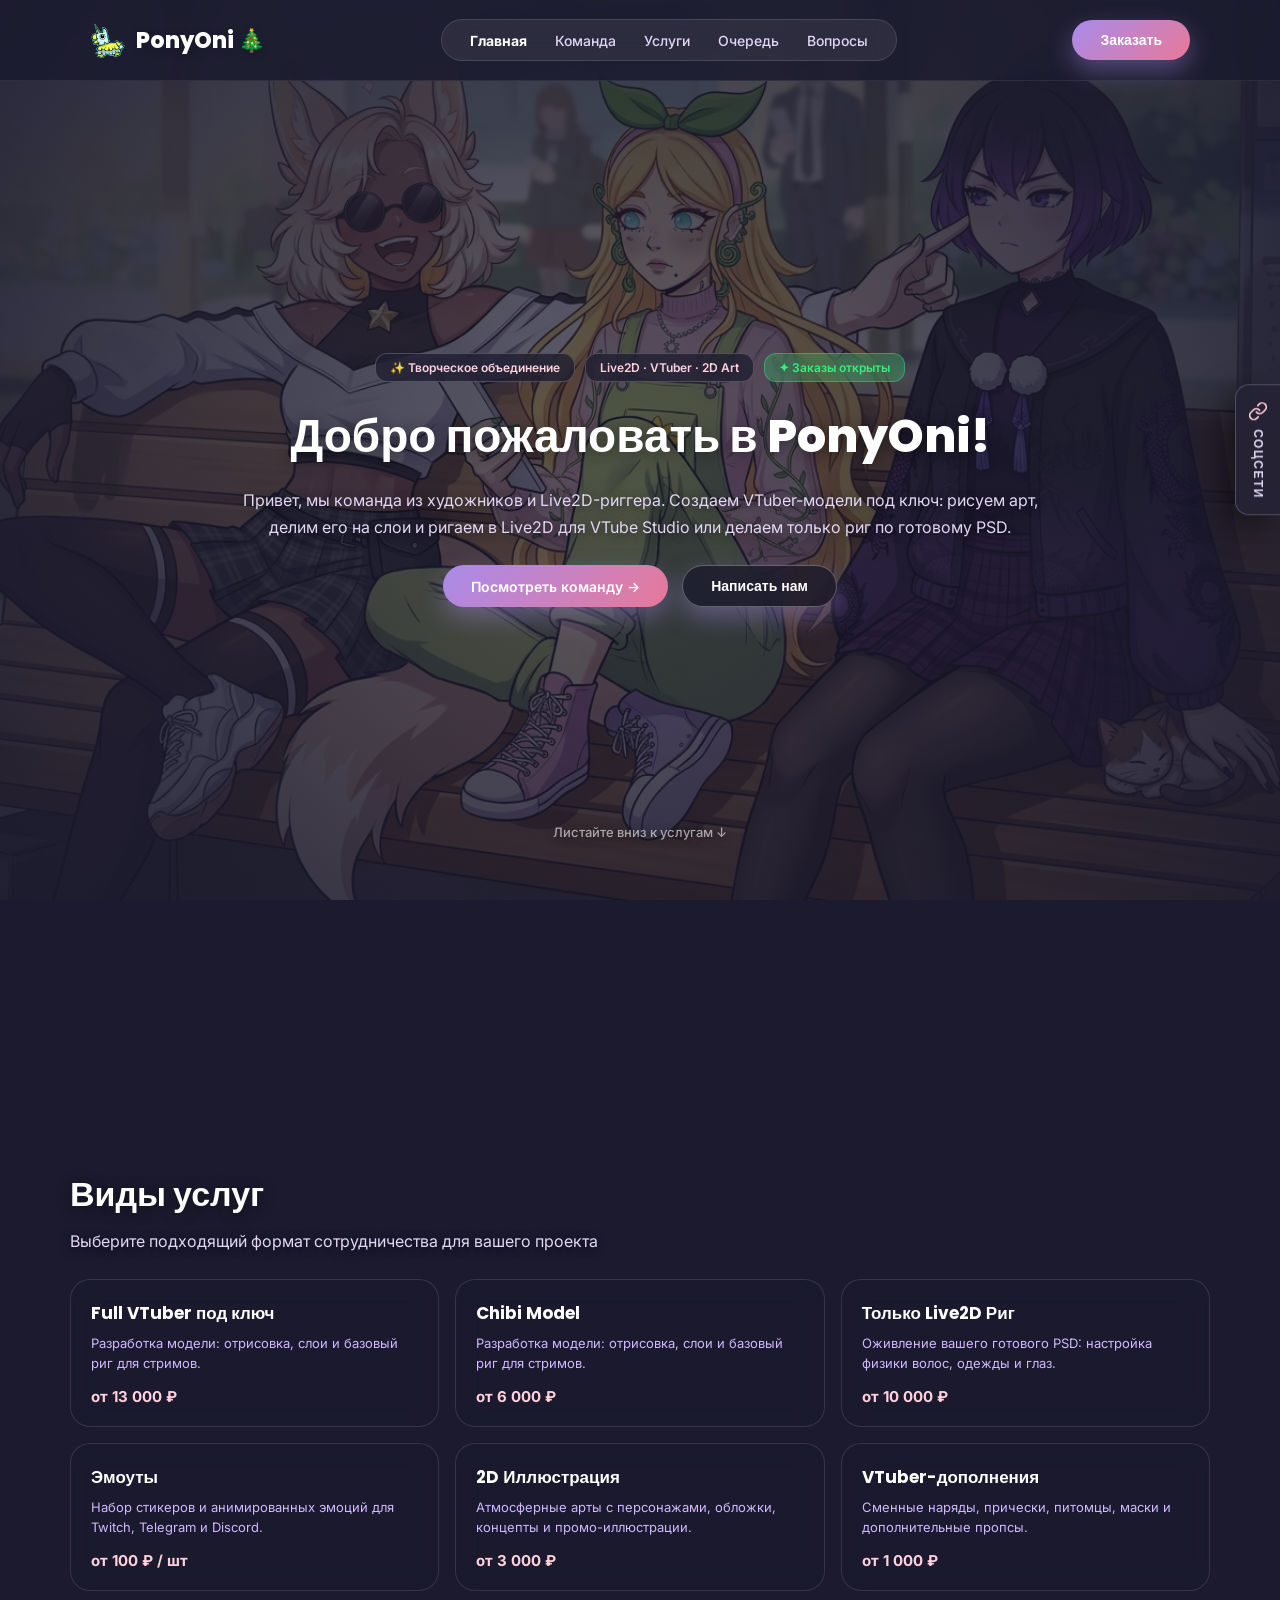
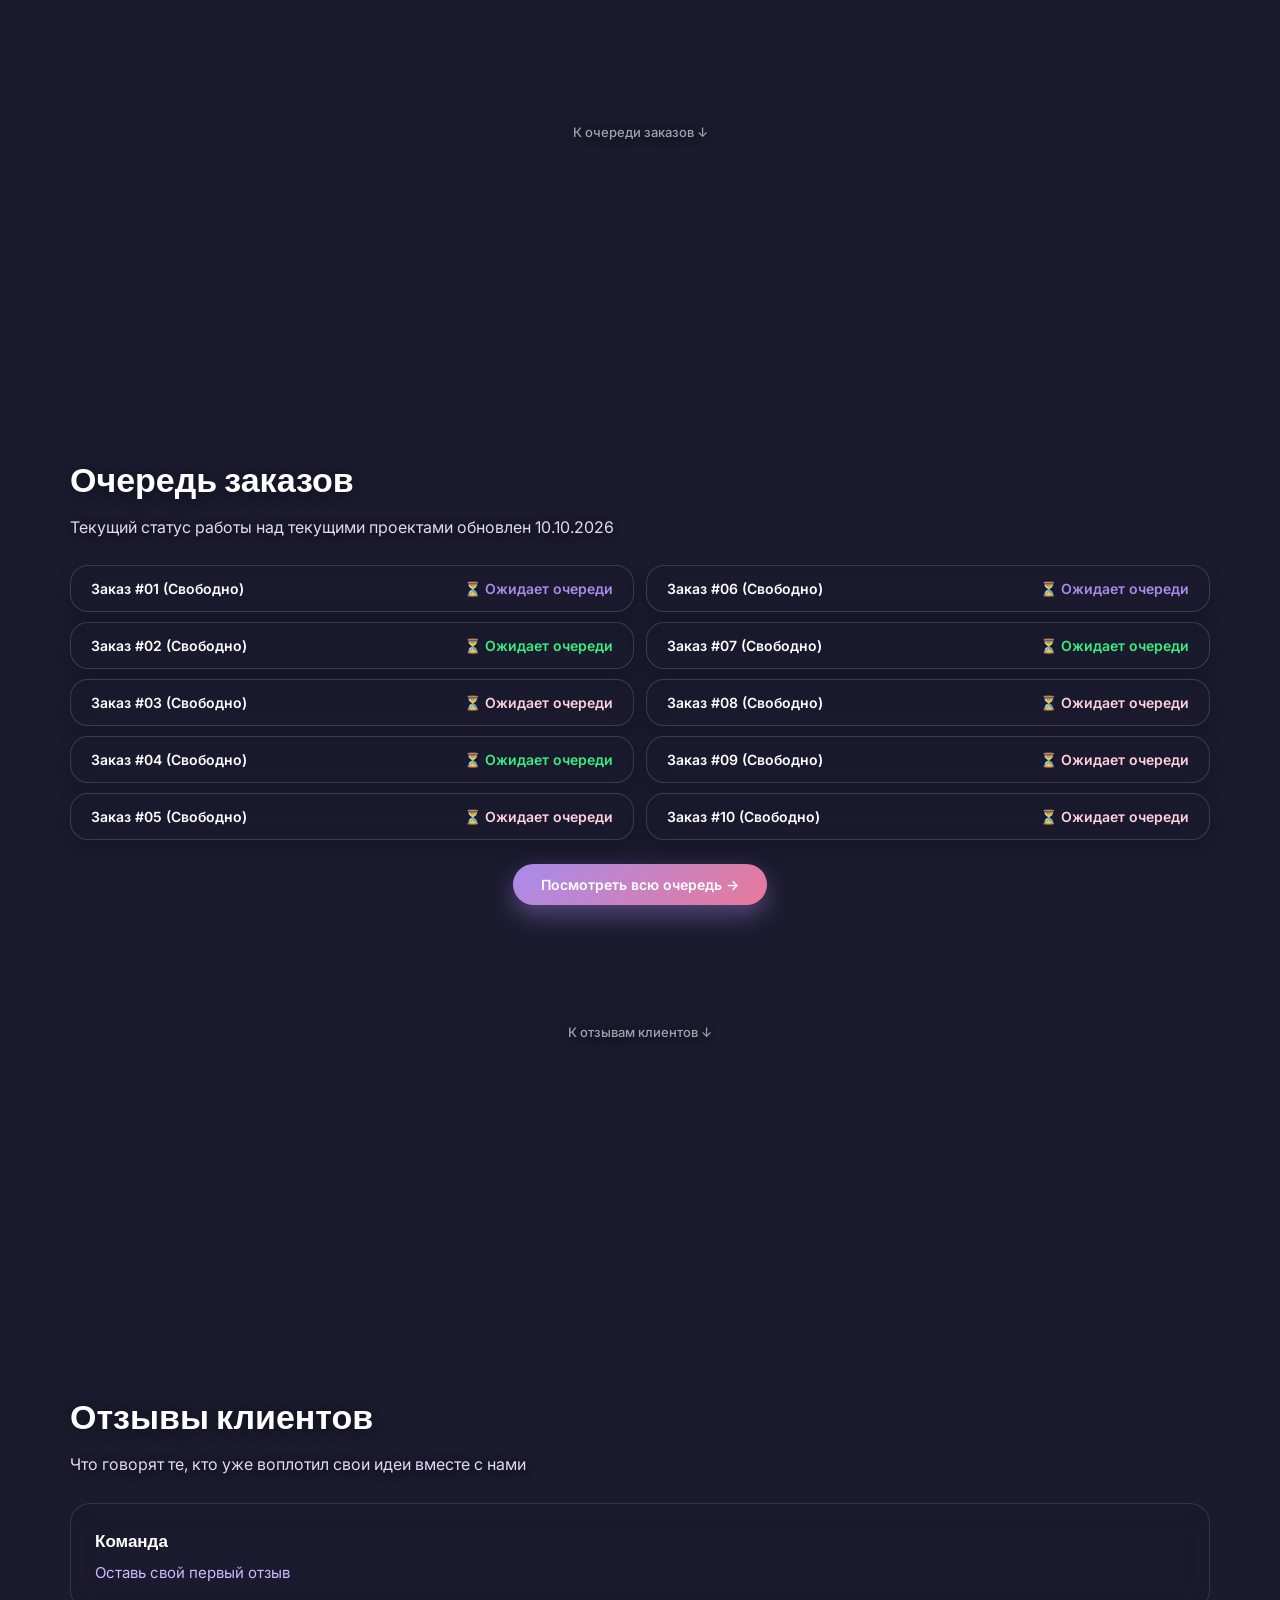
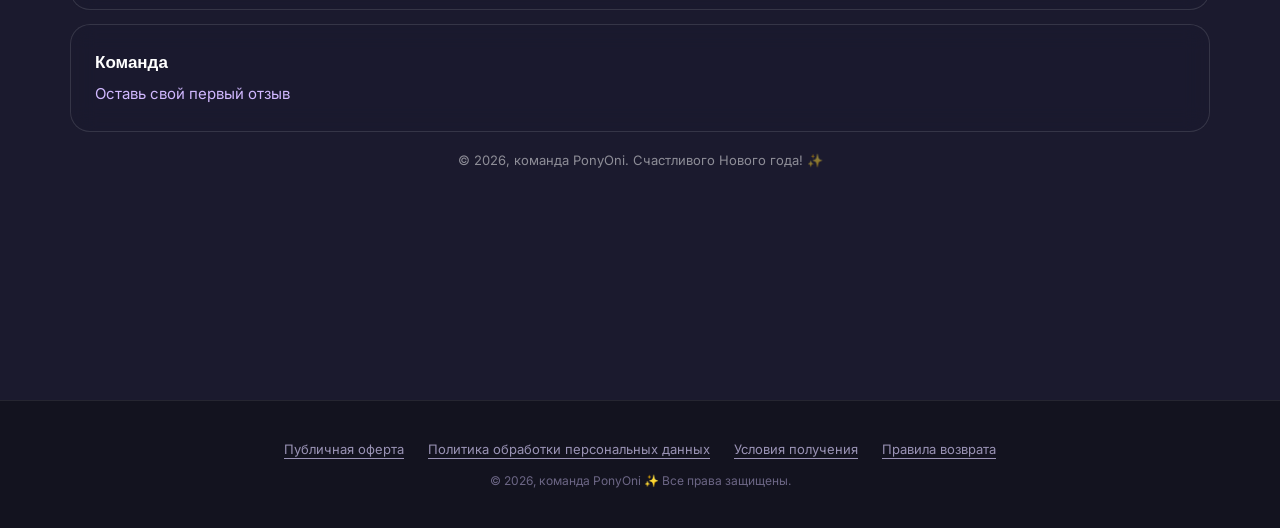
==== index.html @ d7a867f7 "Add legal footer to index.html Added a legal footer with links and styles." ====
<!DOCTYPE html>
<html lang="ru">
<head>
  <meta charset="UTF-8">
  <meta name="viewport" content="width=device-width, initial-scale=1.0">
  <title>PonyOni — Главная</title>
  
  <link rel="icon" type="image/png" href="image/logo.png">
  <link rel="preconnect" href="https://fonts.googleapis.com">
  <link href="https://fonts.googleapis.com/css2?family=Inter:wght@400;500;600;700&family=Poppins:wght@600;700;800&display=swap" rel="stylesheet">
  
  <style>
    /* БЛОКИРОВКА ВЫДЕЛЕНИЯ И ПЕРЕТАСКИВАНИЯ */
    body {
      -webkit-user-select: none;
      -moz-user-select: none;
      -ms-user-select: none;
      user-select: none;
      font-family: 'Inter', sans-serif;
      color: #ffffff;
      background: #1b1a2e;
      min-height: 100vh;
      overflow-x: hidden;
      margin: 0;
      padding: 0;
    }
    img {
      -webkit-user-drag: none;
      user-drag: none;
    }

    /* БОКОВАЯ ВЫДВИЖНАЯ ПАНЕЛЬ СОЦСЕТЕЙ (SIDEBAR) */
    .social-modal-overlay {
      position: fixed; 
      top: 0; 
      left: 0; 
      width: 100vw; 
      height: 100vh;
      background: rgba(15, 14, 23, 0.6); 
      backdrop-filter: blur(8px);
      -webkit-backdrop-filter: blur(8px);
      display: flex; 
      justify-content: flex-end;
      z-index: 10000;
      opacity: 0; 
      pointer-events: none; 
      transition: opacity 0.3s ease;
    }

    .social-modal-overlay.active { 
      opacity: 1; 
      pointer-events: auto; 
    }

    .social-modal-card {
      background: #201e2d;
      border-left: 1px solid rgba(255, 255, 255, 0.12);
      width: 100%;
      max-width: 400px;
      height: 100vh;
      padding: 40px 28px;
      position: relative;
      box-shadow: -15px 0 40px rgba(0, 0, 0, 0.6);
      text-align: left;
      overflow-y: auto;
      box-sizing: border-box;
      
      transform: translateX(100%);
      transition: transform 0.35s cubic-bezier(0.16, 1, 0.3, 1);
    }

    .social-modal-overlay.active .social-modal-card {
      transform: translateX(0);
    }

    .social-modal-header {
      font-size: 11px;
      font-weight: 700;
      color: #a88beb;
      text-transform: uppercase;
      letter-spacing: 2px;
      margin-bottom: 6px;
    }

    .social-modal-title {
      font-family: 'Poppins', sans-serif;
      font-size: 22px;
      font-weight: 800;
      color: #ffffff;
      margin-bottom: 4px;
    }

    .social-modal-subtitle {
      font-size: 12px;
      color: #a09cb8;
      margin-bottom: 24px;
    }

    .social-modal-close {
      position: absolute;
      top: 28px;
      right: 24px;
      background: rgba(255, 255, 255, 0.08);
      border: 1px solid rgba(255, 255, 255, 0.12);
      color: #fff;
      width: 32px;
      height: 32px;
      border-radius: 50%;
      cursor: pointer;
      display: flex;
      align-items: center;
      justify-content: center;
      font-size: 16px;
      transition: background 0.2s;
    }
    .social-modal-close:hover { 
      background: rgba(255, 255, 255, 0.18); 
    }

    .social-section-label {
      font-family: 'Poppins', sans-serif;
      font-size: 11px;
      font-weight: 700;
      color: #ffd1dc;
      text-transform: uppercase;
      letter-spacing: 1px;
      margin-bottom: 10px;
      margin-top: 20px;
    }

    .social-links-list {
      display: flex;
      flex-direction: column;
      gap: 10px;
    }

    .social-link-item {
      display: flex;
      align-items: center;
      justify-content: space-between;
      background: rgba(255, 255, 255, 0.04);
      border: 1px solid rgba(255, 255, 255, 0.08);
      border-radius: 14px;
      padding: 12px 14px;
      text-decoration: none;
      color: #ffffff;
      transition: all 0.2s ease;
    }

    .social-link-item:hover {
      background: rgba(255, 255, 255, 0.09);
      border-color: rgba(255, 255, 255, 0.2);
      transform: translateX(-4px);
    }

    .social-link-info {
      display: flex;
      align-items: center;
      gap: 12px;
    }

    .social-link-icon {
      width: 34px;
      height: 34px;
      background: rgba(255, 255, 255, 0.08);
      border-radius: 10px;
      display: flex;
      align-items: center;
      justify-content: center;
      font-size: 15px;
    }

    .social-link-text h4 {
      font-size: 13.5px;
      font-weight: 600;
      color: #ffffff;
      margin: 0;
    }

    .social-link-text p {
      font-size: 11.5px;
      color: #a09cb8;
      margin: 0;
    }

    .social-link-arrow {
      color: #ffd1dc;
      font-size: 15px;
    }

    .social-footer-note {
      text-align: center;
      margin-top: 30px;
      font-size: 12px;
      color: #8c88a3;
    }

    /* ПРАВАЯ ПЛАВАЮЩАЯ КНОПКА «СОЦСЕТИ» */
    .social-trigger-btn {
      position: fixed;
      right: 0;
      top: 50%;
      transform: translateY(-50%);
      z-index: 9999;
      background: rgba(37, 35, 54, 0.9);
      backdrop-filter: blur(12px);
      -webkit-backdrop-filter: blur(12px);
      border: 1px solid rgba(255, 255, 255, 0.2);
      border-right: none;
      border-radius: 14px 0 0 14px;
      padding: 16px 12px;
      display: flex;
      flex-direction: column;
      align-items: center;
      gap: 8px;
      cursor: pointer;
      color: #ffffff;
      box-shadow: -10px 10px 30px rgba(0,0,0,0.5);
      transition: all 0.25s ease;
    }

    .social-trigger-btn:hover {
      background: rgba(55, 50, 78, 0.95);
      padding-left: 18px;
    }

    .social-trigger-btn svg {
      width: 20px;
      height: 20px;
      stroke: #ffd1dc;
    }

    .social-trigger-btn span {
      writing-mode: vertical-rl;
      text-orientation: mixed;
      font-family: 'Poppins', sans-serif;
      font-size: 12px;
      font-weight: 600;
      letter-spacing: 1.5px;
      text-transform: uppercase;
      color: #e2d7f5;
    }

    /* ФИКСИРОВАННАЯ ШАПКА */
    .global-header {
      position: fixed;
      top: 0;
      left: 0;
      width: 100%;
      height: 80px;
      z-index: 100;
      background: rgba(27, 26, 46, 0.85);
      backdrop-filter: blur(16px);
      border-bottom: 1px solid rgba(255, 255, 255, 0.08);
      display: flex;
      align-items: center;
      justify-content: center;
    }

    .header-container {
      width: 100%;
      max-width: 1140px;
      padding: 0 20px;
      display: flex;
      justify-content: space-between;
      align-items: center;
      box-sizing: border-box;
    }

    .logo {
      font-family: 'Poppins', sans-serif;
      font-weight: 800;
      font-size: 22px;
      color: #ffffff;
      text-decoration: none;
      display: flex;
      align-items: center;
      gap: 10px;
      text-shadow: 0 2px 10px rgba(0,0,0,0.2);
    }
    .logo img { width: 36px; height: 36px; border-radius: 10px; object-fit: cover; }
    
    .nav-menu {
      display: flex;
      gap: 28px;
      list-style: none;
      background: rgba(255, 255, 255, 0.08);
      backdrop-filter: blur(12px);
      padding: 10px 28px;
      border-radius: 30px;
      border: 1px solid rgba(255, 255, 255, 0.12);
      margin: 0;
    }
    .nav-menu a {
      color: #e2d7f5;
      text-decoration: none;
      font-weight: 500;
      font-size: 14px;
      transition: color 0.2s;
    }
    .nav-menu a:hover, .nav-menu a.active { color: #ffffff; font-weight: 700; }

    /* ПОЛНОЭКРАННЫЕ БЛОКИ */
    .full-screen-section {
      width: 100vw;
      height: 100vh;
      display: flex;
      align-items: center;
      justify-content: center;
      padding: 100px 40px 40px 40px;
      position: relative;
      box-sizing: border-box;
      overflow: hidden;
    }

    /* ФОНОВЫЙ АРТ НА ПЕРВОМ ЭКРАНЕ (ЯРКИЙ И ЧЁТКИЙ) */
    .hero-bg-art {
      position: absolute;
      top: 0;
      left: 0;
      width: 100%;
      height: 100%;
      object-fit: cover;
      object-position: center;
      opacity: 0.55; /* Сделали рисунок заметно ярче */
      z-index: 1;
      pointer-events: none;
    }

    /* ГРАДИЕНТНОЕ ЗАТЕМНЕНИЕ ФОНА ПО ЦЕНТРУ ДЛЯ ЧИТАЕМОСТИ ТЕКСТА */
    .hero-bg-overlay {
      position: absolute;
      top: 0;
      left: 0;
      width: 100%;
      height: 100%;
      background: radial-gradient(circle at center, rgba(27, 26, 46, 0.4) 0%, rgba(27, 26, 46, 0.9) 100%);
      z-index: 2;
      pointer-events: none;
    }

    .screen-container {
      width: 100%;
      max-width: 1140px;
      height: 100%;
      display: flex;
      flex-direction: column;
      justify-content: center;
      position: relative;
      z-index: 3;
    }

    /* БЕЗ ВНЕШНЕГО БЛОКА/РАМКИ — ЧИСТЫЙ ТЕКСТ */
    .intro-center-box {
      max-width: 800px;
      margin: 0 auto;
      text-align: center;
      display: flex;
      flex-direction: column;
      align-items: center;
      background: transparent;
      border: none;
      box-shadow: none;
      padding: 0;
    }

    h1, h2 {
      font-family: 'Poppins', sans-serif;
      color: #ffffff;
      text-shadow: 0 2px 15px rgba(0,0,0,0.4);
      margin: 0;
    }
    h1 { font-size: 46px; font-weight: 800; margin-bottom: 16px; }
    h2 { font-size: 34px; font-weight: 800; margin-bottom: 8px; }
    p { font-size: 16px; color: #e2d7f5; line-height: 1.7; margin-top: 0; margin-bottom: 24px; text-shadow: 0 2px 10px rgba(0,0,0,0.5); }

    .badges-top { display: flex; gap: 10px; flex-wrap: wrap; justify-content: center; margin-bottom: 20px; }
    .badge-tag { background: rgba(27, 26, 46, 0.7); backdrop-filter: blur(10px); color: #ffd1dc; padding: 6px 14px; border-radius: 12px; font-size: 12px; font-weight: 600; border: 1px solid rgba(255, 255, 255, 0.2); }
    .badge-status { background: rgba(56, 239, 125, 0.25); backdrop-filter: blur(10px); color: #38ef7d; padding: 6px 14px; border-radius: 12px; font-size: 12px; font-weight: 600; border: 1px solid rgba(56, 239, 125, 0.4); }

    .btn {
      display: inline-flex; align-items: center; justify-content: center;
      padding: 12px 28px; border-radius: 50px; font-weight: 600; font-size: 14px;
      text-decoration: none; cursor: pointer; border: none;
      background: linear-gradient(135deg, #a88beb 0%, #e87999 100%); color: #ffffff;
      box-shadow: 0 10px 25px rgba(168, 139, 235, 0.4);
      transition: transform 0.2s;
    }
    .btn:hover { transform: translateY(-2px); }
    .btn-secondary { background: rgba(27, 26, 46, 0.75); backdrop-filter: blur(10px); border: 1px solid rgba(255, 255, 255, 0.3); }

    .services-grid { 
      display: grid; 
      grid-template-columns: repeat(3, 1fr); 
      gap: 16px; 
      margin-top: 20px; 
    }
    .service-box { 
      background: rgba(27, 26, 46, 0.85); 
      backdrop-filter: blur(12px); 
      border: 1px solid rgba(255, 255, 255, 0.12); 
      padding: 20px; 
      border-radius: 20px; 
    }
    .service-box h3 { font-family: 'Poppins', sans-serif; font-size: 17px; color: #ffffff; margin-top: 0; margin-bottom: 8px; }
    .service-box p { font-size: 13px; color: #d1b8ff; margin-bottom: 14px; line-height: 1.5; text-shadow: none; }
    .price-tag { font-weight: 700; color: #ffd1dc; font-size: 15px; display: block; }

    .queue-container-grid {
      display: grid;
      grid-template-columns: 1fr 1fr;
      gap: 12px;
      margin-top: 20px;
    }
    .queue-box { 
      background: rgba(27, 26, 46, 0.85); 
      backdrop-filter: blur(12px); 
      border: 1px solid rgba(255, 255, 255, 0.15); 
      padding: 14px 20px; 
      border-radius: 18px; 
      display: flex; 
      justify-content: space-between; 
      align-items: center; 
      font-size: 14px; 
      font-weight: 600; 
      color: #ffffff; 
      box-shadow: 0 8px 20px rgba(0,0,0,0.15);
    }

    .reviews-list { display: flex; flex-direction: column; gap: 14px; margin-top: 20px; }
    .review-card { background: rgba(27, 26, 46, 0.85); backdrop-filter: blur(12px); border: 1px solid rgba(255, 255, 255, 0.12); padding: 24px; border-radius: 20px; }
    .review-card h4 { font-family: 'Poppins', sans-serif; font-size: 17px; color: #ffffff; margin-top: 0; margin-bottom: 6px; }
    .review-card p { font-size: 15px; color: #d1b8ff; margin-bottom: 0; text-shadow: none; }

    .scroll-hint { position: absolute; bottom: 20px; left: 50%; transform: translateX(-50%); text-align: center; font-size: 13px; color: rgba(255, 255, 255, 0.6); font-weight: 500; animation: bounce 2s infinite; cursor: pointer; z-index: 10; text-shadow: 0 2px 8px rgba(0,0,0,0.5); }
    @keyframes bounce {
      0%, 20%, 50%, 80%, 100% {transform: translateX(-50%) translateY(0);}
      40% {transform: translateX(-50%) translateY(-6px);}
      60% {transform: translateX(-50%) translateY(-3px);}
    }

    .modal-overlay {
      position: fixed; top: 0; left: 0; width: 100vw; height: 100vh;
      background: rgba(15, 14, 23, 0.7); backdrop-filter: blur(8px);
      display: flex; align-items: center; justify-content: center; z-index: 1000;
      opacity: 0; pointer-events: none; transition: opacity 0.3s ease;
    }
    .modal-overlay.active { opacity: 1; pointer-events: auto; }
    .modal-card {
      background: #252336; border: 1px solid rgba(255, 255, 255, 0.15);
      border-radius: 32px; padding: 40px; max-width: 440px; width: 90%; text-align: center;
      color: #fff; position: relative; box-shadow: 0 30px 60px rgba(0,0,0,0.5);
    }
    .modal-card h3 { font-family: 'Poppins', sans-serif; font-size: 26px; margin-top: 0; margin-bottom: 14px; }
    .modal-card p { font-size: 15px; color: #d1b8ff; line-height: 1.6; margin-bottom: 30px; text-shadow: none; }
    .modal-close { position: absolute; top: 20px; right: 20px; background: rgba(255,255,255,0.1); border: none; color: #fff; width: 36px; height: 36px; border-radius: 50%; cursor: pointer; font-size: 18px; }

    @media(max-width: 900px) {
      .services-grid, .queue-container-grid { grid-template-columns: 1fr; }
      .nav-menu { display: none; }
      .full-screen-section { height: auto; min-height: 100vh; padding: 100px 20px 40px 20px; }
      h1 { font-size: 32px; }
      .intro-center-box { padding: 10px; }
    }
  </style>
</head>
<body>

  <!-- ФИКСИРОВАННАЯ ШАПКА -->
  <header class="global-header">
    <div class="header-container">
      <a href="#screen-intro" class="logo">
        <img src="image/logo.png" alt="Logo"> PonyOni 🎄
      </a>

      <ul class="nav-menu">
        <li><a href="#screen-intro" id="link-intro" class="active">Главная</a></li>
        <li><a href="team.html" id="link-team">Команда</a></li>
        <li><a href="#screen-services" id="link-services">Услуги</a></li>
        <li><a href="#screen-queue" id="link-queue">Очередь</a></li>
        <li><a href="faq.html" id="link-reviews">Вопросы</a></li>
      </ul>

      <button class="btn" onclick="openModal()">Заказать</button>
    </div>
  </header>

  <!-- ЭКРАН 0: ВСТУПЛЕНИЕ С ФОНОВЫМ РИСУНКОМ БЕЗ РАМОК -->
  <section id="screen-intro" class="full-screen-section">
    <img src="image/prev.jpe" alt="Background" class="hero-bg-art">
    <div class="hero-bg-overlay"></div>

    <div class="screen-container">
      <div class="intro-center-box">
        <div class="badges-top">
          <span class="badge-tag">✨ Творческое объединение</span>
          <span class="badge-tag">Live2D · VTuber · 2D Art</span>
          <span class="badge-status">✦ Заказы открыты</span>
        </div>
        <h1>Добро пожаловать в PonyOni!</h1>
        <p>Привет, мы команда из художников и Live2D-риггера. Создаем VTuber-модели под ключ: рисуем арт, делим его на слои и ригаем в Live2D для VTube Studio или делаем только риг по готовому PSD.</p>
        <div style="display: flex; gap: 14px; justify-content: center; flex-wrap: wrap;">
          <a href="team.html" class="btn">Посмотреть команду →</a>
          <button class="btn btn-secondary" onclick="openModal()">Написать нам</button>
        </div>
      </div>
      <div class="scroll-hint" onclick="scrollToScreen('screen-services')">Листайте вниз к услугам ↓</div>
    </div>
  </section>

  <!-- ЭКРАН 1: ВИДЫ УСЛУГ -->
  <section id="screen-services" class="full-screen-section">
    <div class="screen-container">
      <div>
        <h2>Виды услуг</h2>
        <p>Выберите подходящий формат сотрудничества для вашего проекта</p>
        
        <div class="services-grid">
          <div class="service-box">
            <h3>Full VTuber под ключ</h3>
            <p>Разработка модели: отрисовка, слои и базовый риг для стримов.</p>
            <span class="price-tag">от 13 000 ₽</span>
          </div>
          <div class="service-box">
            <h3>Chibi Model</h3>
            <p>Разработка модели: отрисовка, слои и базовый риг для стримов.</p>
            <span class="price-tag">от 6 000 ₽</span>
          </div>
          <div class="service-box">
            <h3>Только Live2D Риг</h3>
            <p>Оживление вашего готового PSD: настройка физики волос, одежды и глаз.</p>
            <span class="price-tag">от 10 000 ₽</span>
          </div>
          <div class="service-box">
            <h3>Эмоуты</h3>
            <p>Набор стикеров и анимированных эмоций для Twitch, Telegram и Discord.</p>
            <span class="price-tag">от 100 ₽ / шт</span>
          </div>
          <div class="service-box">
            <h3>2D Иллюстрация</h3>
            <p>Атмосферные арты с персонажами, обложки, концепты и промо-иллюстрации.</p>
            <span class="price-tag">от 3 000 ₽</span>
          </div>
          <div class="service-box">
            <h3>VTuber-дополнения</h3>
            <p>Сменные наряды, прически, питомцы, маски и дополнительные пропсы.</p>
            <span class="price-tag">от 1 000 ₽</span>
          </div>
        </div>
      </div>
      <div class="scroll-hint" onclick="scrollToScreen('screen-queue')">К очереди заказов ↓</div>
    </div>
  </section>

  <!-- ЭКРАН 2: ОЧЕРЕДЬ ЗАКАЗОВ -->
  <section id="screen-queue" class="full-screen-section">
    <div class="screen-container">
      <div>
        <h2>Очередь заказов</h2>
        <p>Текущий статус работы над текущими проектами обновлен 10.10.2026</p>

        <div class="queue-container-grid">
          <div style="display:flex; flex-direction:column; gap:10px;">
            <div class="queue-box"><span>Заказ #01 (Свободно)</span><span style="color: #a88beb;">⏳ Ожидает очереди</span></div>
            <div class="queue-box"><span>Заказ #02 (Свободно)</span><span style="color: #38ef7d;">⏳ Ожидает очереди</span></div>
            <div class="queue-box"><span>Заказ #03 (Свободно)</span><span style="color: #ffd1dc;">⏳ Ожидает очереди</span></div>
            <div class="queue-box"><span>Заказ #04 (Свободно)</span><span style="color: #38ef7d;">⏳ Ожидает очереди</span></div>
            <div class="queue-box"><span>Заказ #05 (Свободно)</span><span style="color: #ffd1dc;">⏳ Ожидает очереди</span></div>
          </div>
          <div style="display:flex; flex-direction:column; gap:10px;">
            <div class="queue-box"><span>Заказ #06 (Свободно)</span><span style="color: #a88beb;">⏳ Ожидает очереди</span></div>
            <div class="queue-box"><span>Заказ #07 (Свободно)</span><span style="color: #38ef7d;">⏳ Ожидает очереди</span></div>
            <div class="queue-box"><span>Заказ #08 (Свободно)</span><span style="color: #ffd1dc;">⏳ Ожидает очереди</span></div>
            <div class="queue-box"><span>Заказ #09 (Свободно)</span><span style="color: #ffd1dc;">⏳ Ожидает очереди</span></div>
            <div class="queue-box"><span>Заказ #10 (Свободно)</span><span style="color: #ffd1dc;">⏳ Ожидает очереди</span></div>
          </div>
        </div>

        <div style="text-align: center; margin-top: 24px;">
          <a href="queue.html" class="btn">Посмотреть всю очередь →</a>
        </div>
      </div>
      <div class="scroll-hint" onclick="scrollToScreen('screen-reviews')">К отзывам клиентов ↓</div>
    </div>
  </section>

  <!-- ЭКРАН 3: ОТЗЫВЫ КЛИЕНТОВ -->
  <section id="screen-reviews" class="full-screen-section">
    <div class="screen-container">
      <div>
        <h2>Отзывы клиентов</h2>
        <p>Что говорят те, кто уже воплотил свои идеи вместе с нами</p>

        <div class="reviews-list">
          <div class="review-card">
            <h4>Команда</h4>
            <p>Оставь свой первый отзыв</p>
          </div>
          <div class="review-card">
            <h4>Команда</h4>
            <p>Оставь свой первый отзыв</p>
          </div>
        </div>
      </div>
      <div style="text-align: center; font-size: 13px; color: rgba(255,255,255,0.5); margin-top: 20px;">
        © 2026, команда PonyOni. Счастливого Нового года! ✨
      </div>
    </div>
  </section>

  <!-- МОДАЛКА ЗАКАЗА -->
  <div id="orderModal" class="modal-overlay" onclick="closeModalOnBg(event)">
    <div class="modal-card">
      <button class="modal-close" onclick="closeModal()">×</button>
      <h3>Хочешь сделать заказ?</h3>
      <p>Напиши нам — обсудим твою идею, подберём формат и рассчитаем стоимость. Отвечаем в течении суток.</p>
      <div style="display: flex; gap: 12px; justify-content: center;">
        <a href="https://t.me/Honnistar" target="_blank" class="btn">Telegram</a>
        <a href="https://vk.ru/club240301955" target="_blank" class="btn btn-secondary">ВКонтакте</a>
      </div>
    </div>
  </div>

  <!-- ПРАВАЯ ПЛАВАЮЩАЯ КНОПКА «СОЦСЕТИ» -->
  <button class="social-trigger-btn" onclick="openSocialModal()">
    <svg xmlns="http://www.w3.org/2000/svg" fill="none" viewBox="0 0 24 24" stroke-width="2" stroke-linecap="round" stroke-linejoin="round">
      <path d="M10 13a5 5 0 0 0 7.54.54l3-3a5 5 0 0 0-7.07-7.07l-1.72 1.71"></path>
      <path d="M14 11a5 5 0 0 0-7.54-.54l-3 3a5 5 0 0 0 7.07 7.07l1.71-1.71"></path>
    </svg>
    <span>Соцсети</span>
  </button>

  <!-- БОКОВАЯ ВЫДВИЖНАЯ ПАНЕЛЬ СОЦСЕТЕЙ -->
  <div id="socialModal" class="social-modal-overlay" onclick="closeSocialModalOnBg(event)">
    <div class="social-modal-card">
      <button class="social-modal-close" onclick="closeSocialModal()">×</button>
      <div class="social-modal-header">Все ссылки</div>
      <div class="social-modal-title">PonyOni в соцсетях</div>
      <div class="social-modal-subtitle">Главные ресурсы и личные каналы участников команды</div>

      <!-- ГЛАВНЫЕ СОЦСЕТИ -->
      <div class="social-section-label">Главные соцсети</div>
      <div class="social-links-list">
        <a href="https://vk.ru/ponyoni#section=market" target="_blank" class="social-link-item">
          <div class="social-link-info">
            <div class="social-link-icon">💬</div>
            <div class="social-link-text">
              <h4>ВКонтакте (Товары)</h4>
              <p>сообщество и каталог услуг</p>
            </div>
          </div>
          <div class="social-link-arrow">→</div>
        </a>

        <a href="https://t.me/Honnistar" target="_blank" class="social-link-item">
          <div class="social-link-info">
            <div class="social-link-icon">📢</div>
            <div class="social-link-text">
              <h4>Telegram</h4>
              <p>главный канал и связь</p>
            </div>
          </div>
          <div class="social-link-arrow">→</div>
        </a>
      </div>

      <!-- СОЦСЕТИ HONNILI -->
      <div class="social-section-label">HonniLi</div>
      <div class="social-links-list">
        <a href="https://t.me/Honnistar" target="_blank" class="social-link-item">
          <div class="social-link-info">
            <div class="social-link-icon">✈️</div>
            <div class="social-link-text">
              <h4>Telegram</h4>
              <p>личный канал @Honnistar</p>
            </div>
          </div>
          <div class="social-link-arrow">→</div>
        </a>

        <a href="https://www.twitch.tv/your_honni" target="_blank" class="social-link-item">
          <div class="social-link-info">
            <div class="social-link-icon">🎮</div>
            <div class="social-link-text">
              <h4>Twitch</h4>
              <p>your_honni</p>
            </div>
          </div>
          <div class="social-link-arrow">→</div>
        </a>

        <a href="https://donatex.gg/donate/honni" target="_blank" class="social-link-item">
          <div class="social-link-info">
            <div class="social-link-icon">💎</div>
            <div class="social-link-text">
              <h4>DonateX</h4>
              <p>поддержать автора</p>
            </div>
          </div>
          <div class="social-link-arrow">→</div>
        </a>
      </div>

      <!-- СОЦСЕТИ САХАРОК -->
      <div class="social-section-label">Сахарок</div>
      <div class="social-links-list">
        <a href="https://t.me/CaharookTwitch" target="_blank" class="social-link-item">
          <div class="social-link-info">
            <div class="social-link-icon">✈️</div>
            <div class="social-link-text">
              <h4>Telegram</h4>
              <p>@CaharookTwitch</p>
            </div>
          </div>
          <div class="social-link-arrow">→</div>
        </a>

        <a href="https://www.twitch.tv/caharook" target="_blank" class="social-link-item">
          <div class="social-link-info">
            <div class="social-link-icon">🎮</div>
            <div class="social-link-text">
              <h4>Twitch</h4>
              <p>caharook</p>
            </div>
          </div>
          <div class="social-link-arrow">→</div>
        </a>

        <a href="https://www.donationalerts.com/r/caharook" target="_blank" class="social-link-item">
          <div class="social-link-info">
            <div class="social-link-icon">☕</div>
            <div class="social-link-text">
              <h4>DonationAlerts</h4>
              <p>поддержать автора</p>
            </div>
          </div>
          <div class="social-link-arrow">→</div>
        </a>
      </div>

      <!-- СОЦСЕТИ SAD_POTATO_KATE -->
      <div class="social-section-label">sad_potato_kate</div>
      <div class="social-links-list">
        <a href="https://t.me/sadpotato_Kate" target="_blank" class="social-link-item">
          <div class="social-link-info">
            <div class="social-link-icon">✈️</div>
            <div class="social-link-text">
              <h4>Telegram</h4>
              <p>@sadpotato_Kate</p>
            </div>
          </div>
          <div class="social-link-arrow">→</div>
        </a>

        <a href="https://www.twitch.tv/sad_potato_kate" target="_blank" class="social-link-item">
          <div class="social-link-info">
            <div class="social-link-icon">🎮</div>
            <div class="social-link-text">
              <h4>Twitch</h4>
              <p>sad_potato_kate</p>
            </div>
          </div>
          <div class="social-link-arrow">→</div>
        </a>

        <a href="https://www.donationalerts.com/r/sad_potato_kate" target="_blank" class="social-link-item">
          <div class="social-link-info">
            <div class="social-link-icon">☕</div>
            <div class="social-link-text">
              <h4>DonationAlerts</h4>
              <p>поддержать автора</p>
            </div>
          </div>
          <div class="social-link-arrow">→</div>
        </a>
      </div>

      <div class="social-footer-note">
        Команда PonyOni ✨ · 2026
      </div>
    </div>
  </div>

  <script>
    // Запрет контекстного меню (правая кнопка мыши)
    document.addEventListener('contextmenu', (e) => e.preventDefault());
    
    // Запрет выделения текста
    document.addEventListener('selectstart', (e) => e.preventDefault());
    
    // Запрет перетаскивания
    document.addEventListener('dragstart', (e) => e.preventDefault());

    function openModal() { document.getElementById('orderModal').classList.add('active'); }
    function closeModal() { document.getElementById('orderModal').classList.remove('active'); }
    function closeModalOnBg(e) { if (e.target.id === 'orderModal') closeModal(); }

    function openSocialModal() { document.getElementById('socialModal').classList.add('active'); }
    function closeSocialModal() { document.getElementById('socialModal').classList.remove('active'); }
    function closeSocialModalOnBg(e) { if (e.target.id === 'socialModal') closeSocialModal(); }

    function scrollToScreen(screenId) {
      document.getElementById(screenId).scrollIntoView({ behavior: 'smooth' });
    }

    const sections = ['screen-intro', 'screen-services', 'screen-queue', 'screen-reviews'];
    const navLinks = {
      'screen-intro': document.getElementById('link-intro'),
      'screen-services': document.getElementById('link-services'),
      'screen-queue': document.getElementById('link-queue'),
      'screen-reviews': document.getElementById('link-reviews')
    };

    window.addEventListener('scroll', () => {
      let scrollPos = window.scrollY + window.innerHeight / 3;
      sections.forEach(id => {
        const el = document.getElementById(id);
        if (el && el.offsetTop <= scrollPos && (el.offsetTop + el.offsetHeight) > scrollPos) {
          document.querySelectorAll('.nav-menu a').forEach(a => a.classList.remove('active'));
          if (navLinks[id]) navLinks[id].classList.add('active');
        }
      });
    });

    let isScrolling = false;
    window.addEventListener('wheel', (e) => {
      if (document.getElementById('orderModal').classList.contains('active') || document.getElementById('socialModal').classList.contains('active')) return;
      if (isScrolling) return;
      
      let currentIdx = 0;
      let minDistance = Infinity;
      
      sections.forEach((id, idx) => {
        const el = document.getElementById(id);
        if (el) {
          const rect = el.getBoundingClientRect();
          if (Math.abs(rect.top) < minDistance) {
            minDistance = Math.abs(rect.top);
            currentIdx = idx;
          }
        }
      });

      if (e.deltaY > 50 && currentIdx < sections.length - 1) {
        isScrolling = true;
        document.getElementById(sections[currentIdx + 1]).scrollIntoView({ behavior: 'smooth' });
        setTimeout(() => { isScrolling = false; }, 800);
      } else if (e.deltaY < -50 && currentIdx > 0) {
        isScrolling = true;
        document.getElementById(sections[currentIdx - 1]).scrollIntoView({ behavior: 'smooth' });
        setTimeout(() => { isScrolling = false; }, 800);
      }
    }, { passive: true });
  </script>
  <!-- ЮРИДИЧЕСКИЙ ФУТЕР В НИЗУ САЙТА -->
<footer class="site-legal-footer">
  <div class="legal-footer-container">
    <a href="legal.html?tab=offer" class="legal-link">Публичная оферта</a>
    <a href="legal.html?tab=privacy" class="legal-link">Политика обработки персональных данных</a>
    <a href="legal.html?tab=terms" class="legal-link">Условия получения</a>
    <a href="legal.html?tab=refund" class="legal-link">Правила возврата</a>
  </div>
  <div class="legal-footer-copy">
    © 2026, команда PonyOni ✨ Все права защищены.
  </div>
</footer>

<style>
  .site-legal-footer {
    width: 100%;
    padding: 40px 20px;
    background: rgba(20, 19, 31, 0.95);
    border-top: 1px solid rgba(255, 255, 255, 0.08);
    display: flex;
    flex-direction: column;
    align-items: center;
    gap: 16px;
    box-sizing: border-box;
    position: relative;
    z-index: 20;
  }

  .legal-footer-container {
    display: flex;
    flex-wrap: wrap;
    justify-content: center;
    gap: 24px;
    max-width: 900px;
  }

  .legal-link {
    font-size: 13px;
    color: #9a93b5;
    text-decoration: underline;
    text-underline-offset: 4px;
    transition: color 0.2s ease;
  }

  .legal-link:hover {
    color: #ffd1dc;
  }

  .legal-footer-copy {
    font-size: 12px;
    color: #6c6685;
  }

  @media(max-width: 768px) {
    .legal-footer-container {
      flex-direction: column;
      align-items: center;
      gap: 12px;
      text-align: center;
    }
  }
</style>
</body>
</html>
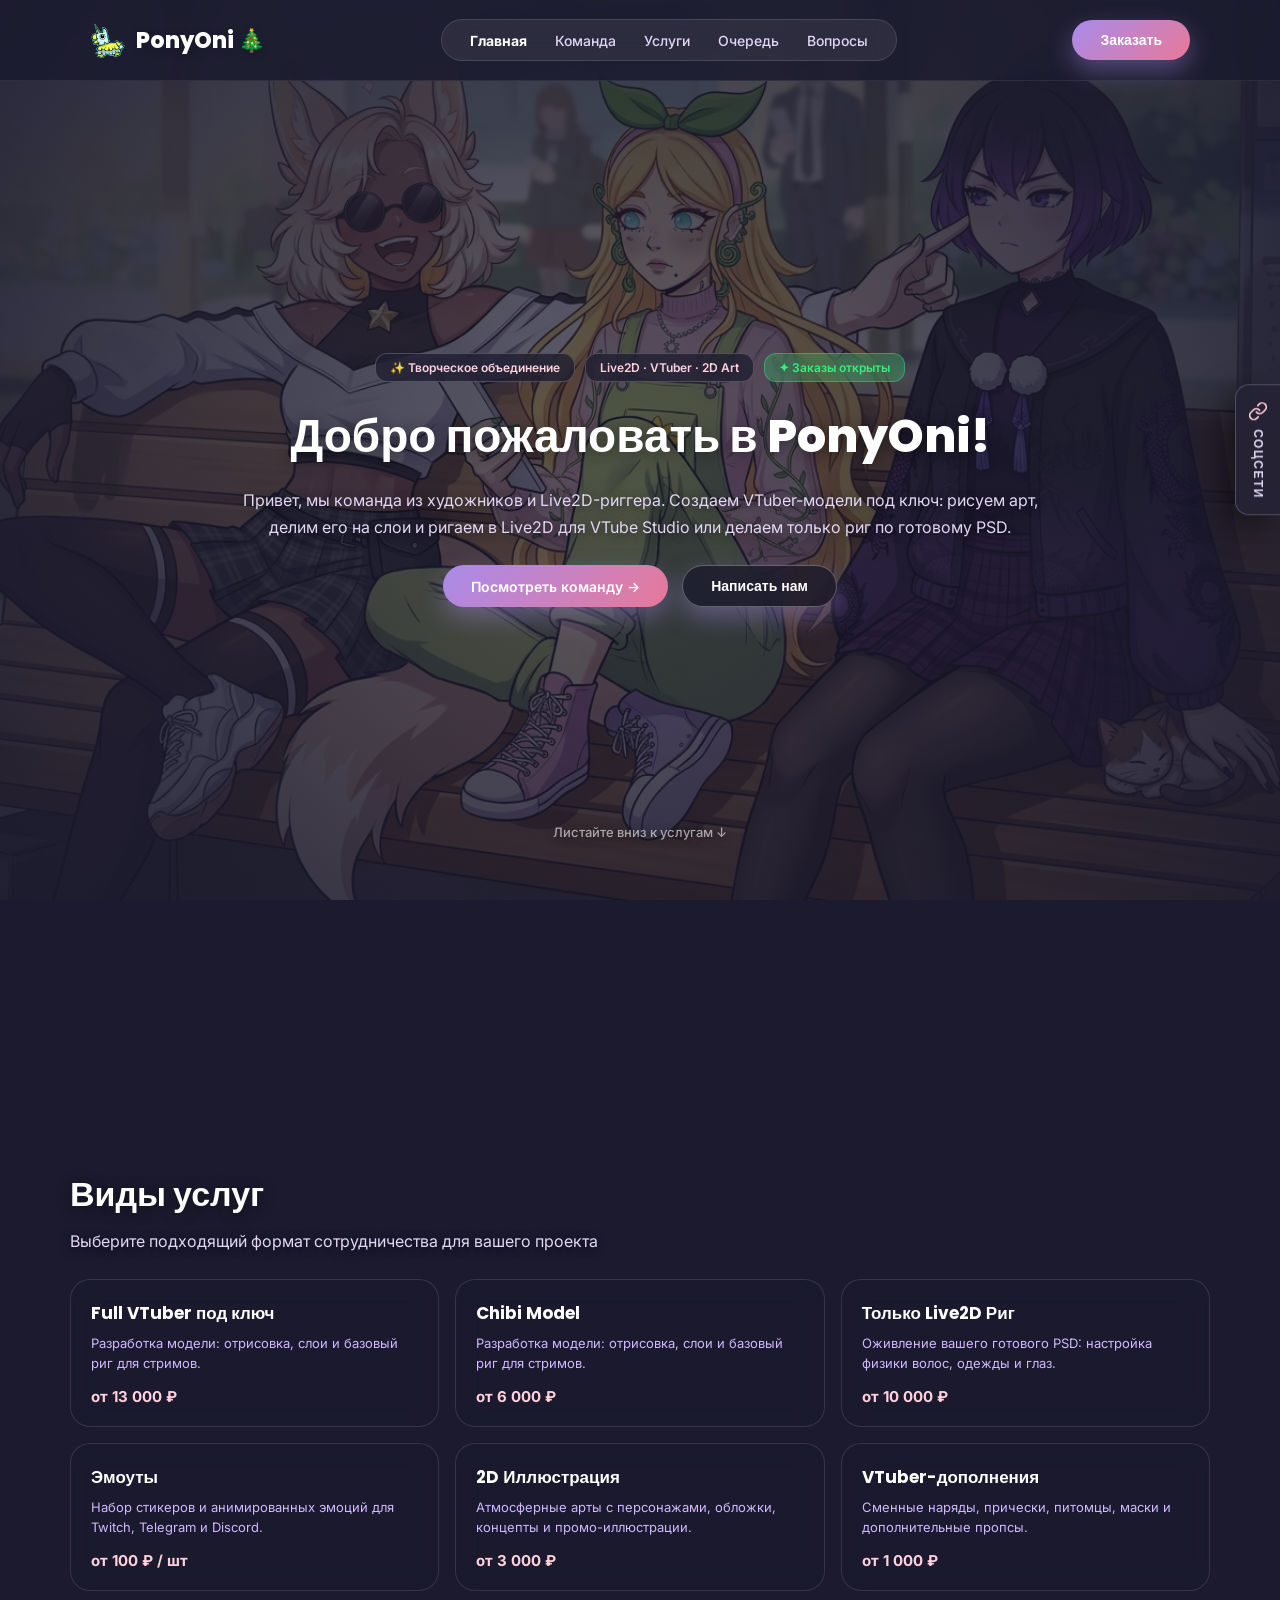
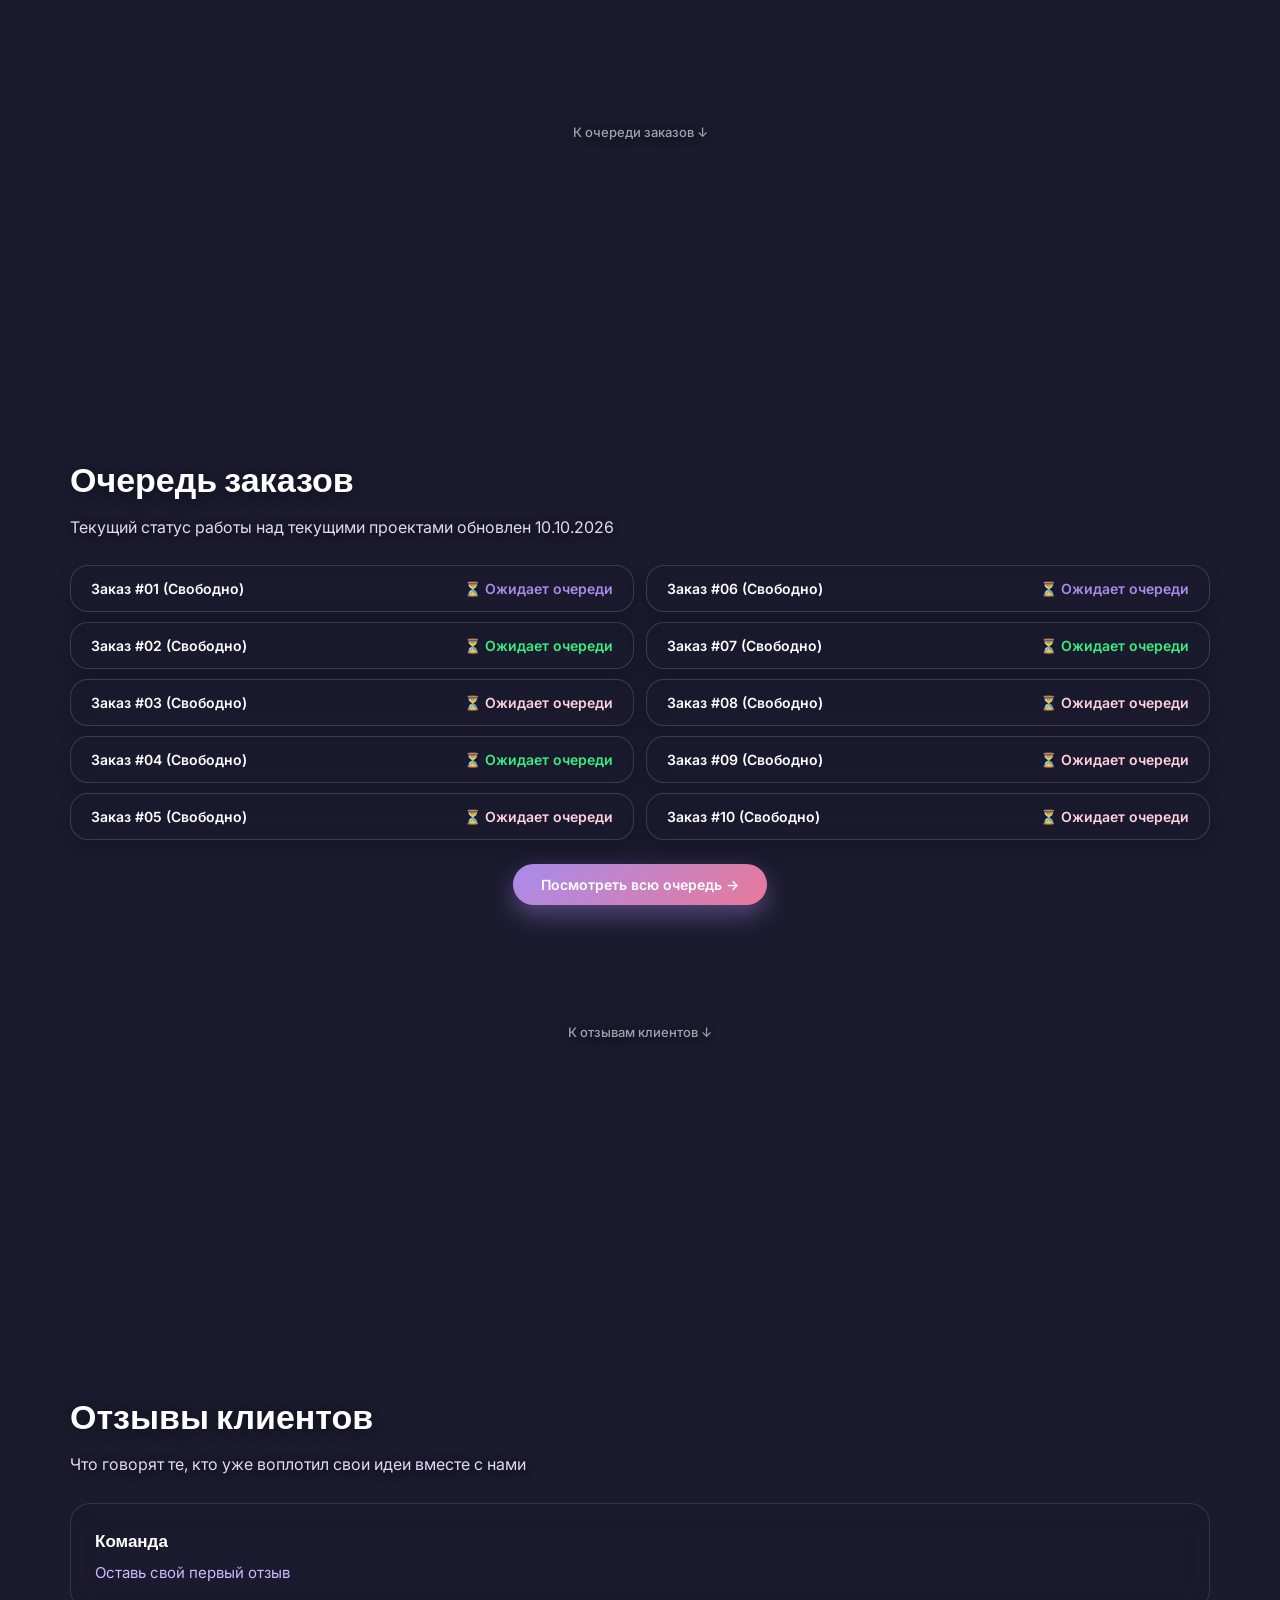
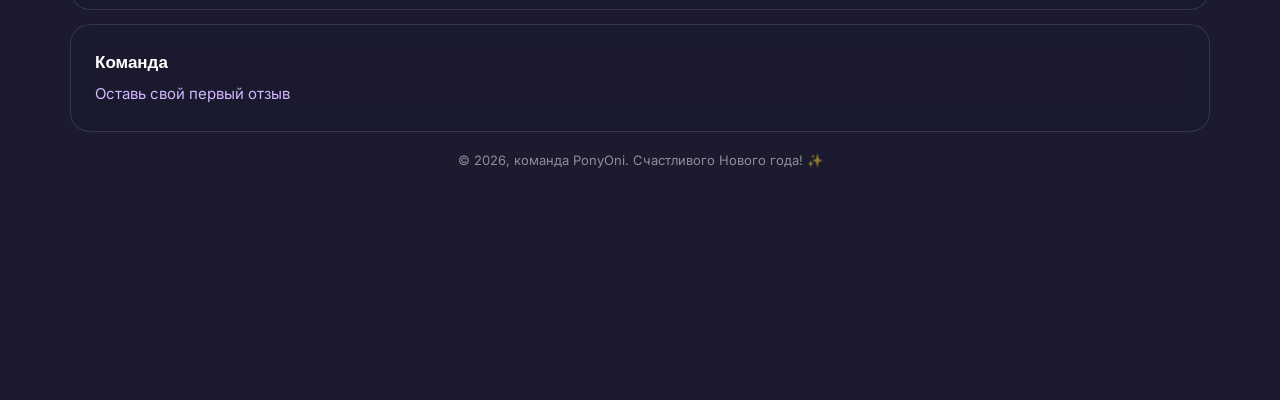
==== commit a6039cfe: "Update index.html" ====
--- a/index.html
+++ b/index.html
@@ -852,67 +852,5 @@
       }
     }, { passive: true });
   </script>
-  <!-- ЮРИДИЧЕСКИЙ ФУТЕР В НИЗУ САЙТА -->
-<footer class="site-legal-footer">
-  <div class="legal-footer-container">
-    <a href="legal.html?tab=offer" class="legal-link">Публичная оферта</a>
-    <a href="legal.html?tab=privacy" class="legal-link">Политика обработки персональных данных</a>
-    <a href="legal.html?tab=terms" class="legal-link">Условия получения</a>
-    <a href="legal.html?tab=refund" class="legal-link">Правила возврата</a>
-  </div>
-  <div class="legal-footer-copy">
-    © 2026, команда PonyOni ✨ Все права защищены.
-  </div>
-</footer>
-
-<style>
-  .site-legal-footer {
-    width: 100%;
-    padding: 40px 20px;
-    background: rgba(20, 19, 31, 0.95);
-    border-top: 1px solid rgba(255, 255, 255, 0.08);
-    display: flex;
-    flex-direction: column;
-    align-items: center;
-    gap: 16px;
-    box-sizing: border-box;
-    position: relative;
-    z-index: 20;
-  }
-
-  .legal-footer-container {
-    display: flex;
-    flex-wrap: wrap;
-    justify-content: center;
-    gap: 24px;
-    max-width: 900px;
-  }
-
-  .legal-link {
-    font-size: 13px;
-    color: #9a93b5;
-    text-decoration: underline;
-    text-underline-offset: 4px;
-    transition: color 0.2s ease;
-  }
-
-  .legal-link:hover {
-    color: #ffd1dc;
-  }
-
-  .legal-footer-copy {
-    font-size: 12px;
-    color: #6c6685;
-  }
-
-  @media(max-width: 768px) {
-    .legal-footer-container {
-      flex-direction: column;
-      align-items: center;
-      gap: 12px;
-      text-align: center;
-    }
-  }
-</style>
 </body>
 </html>
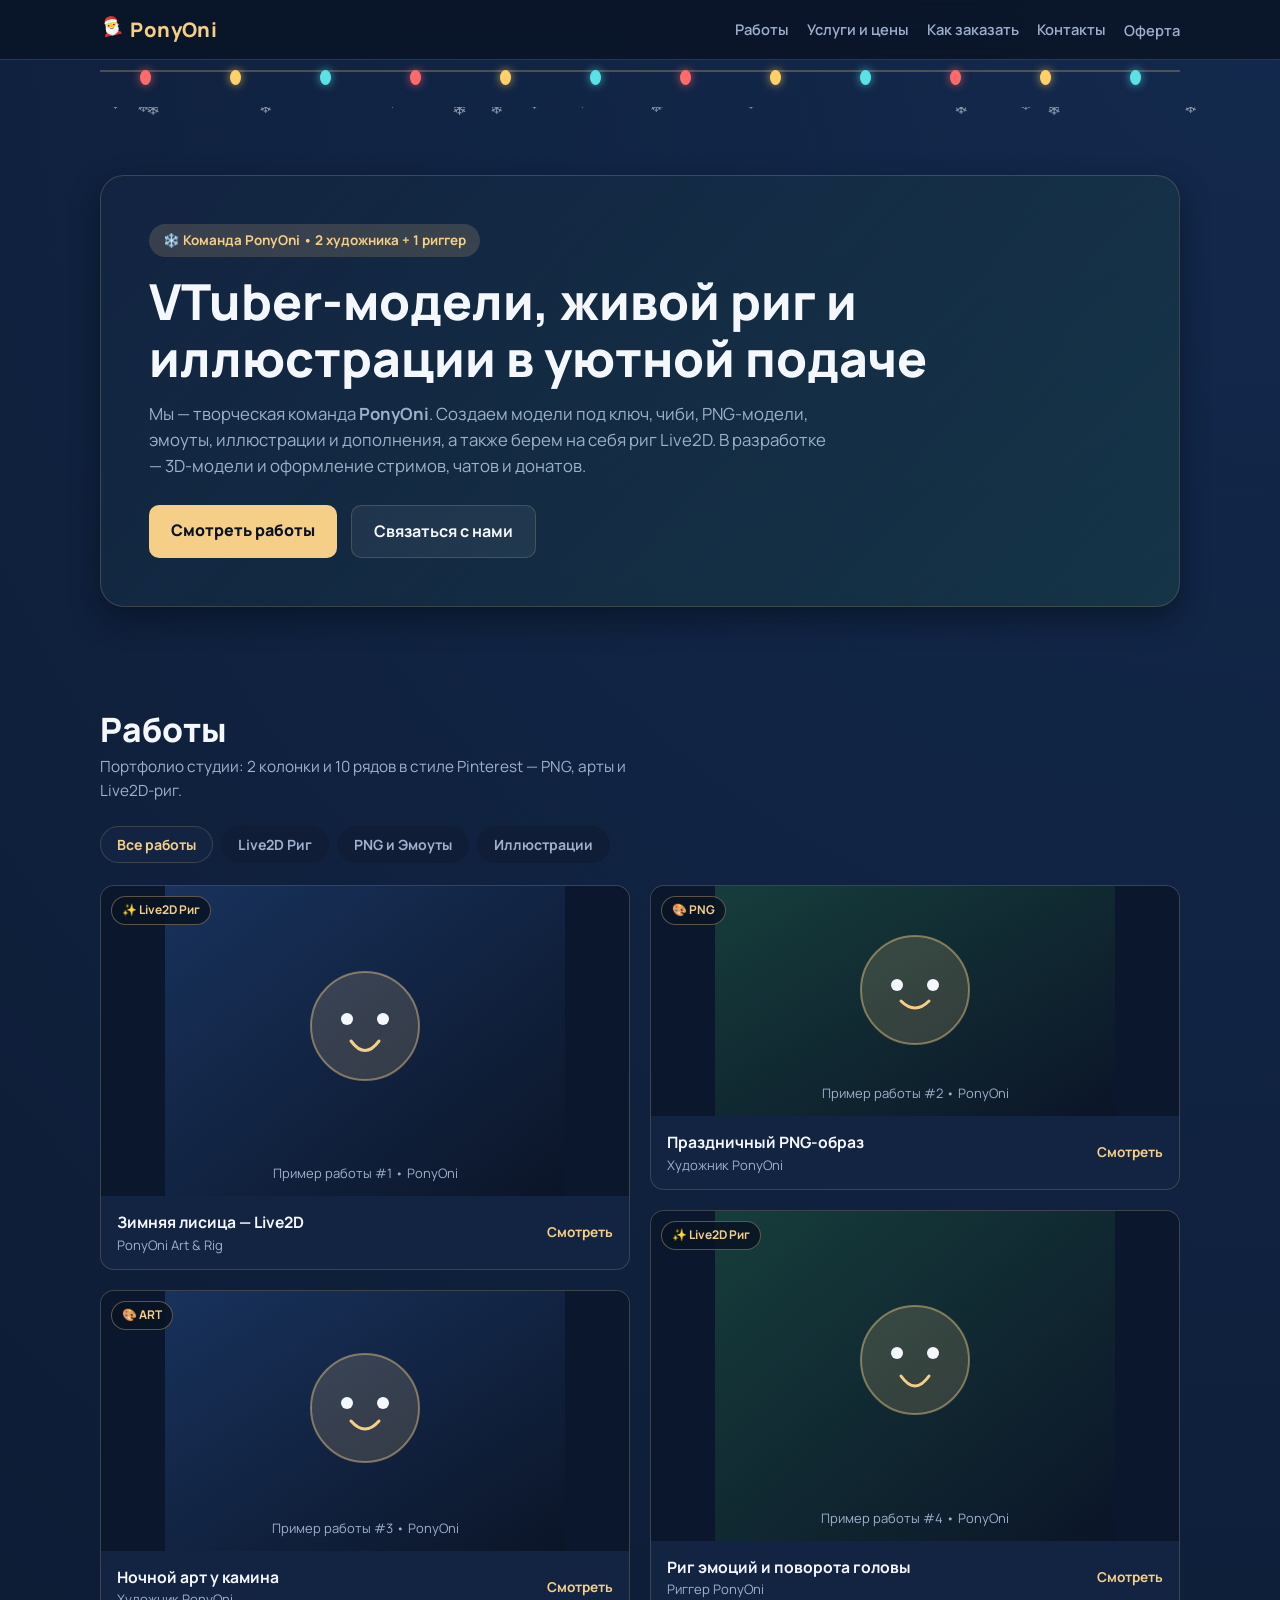
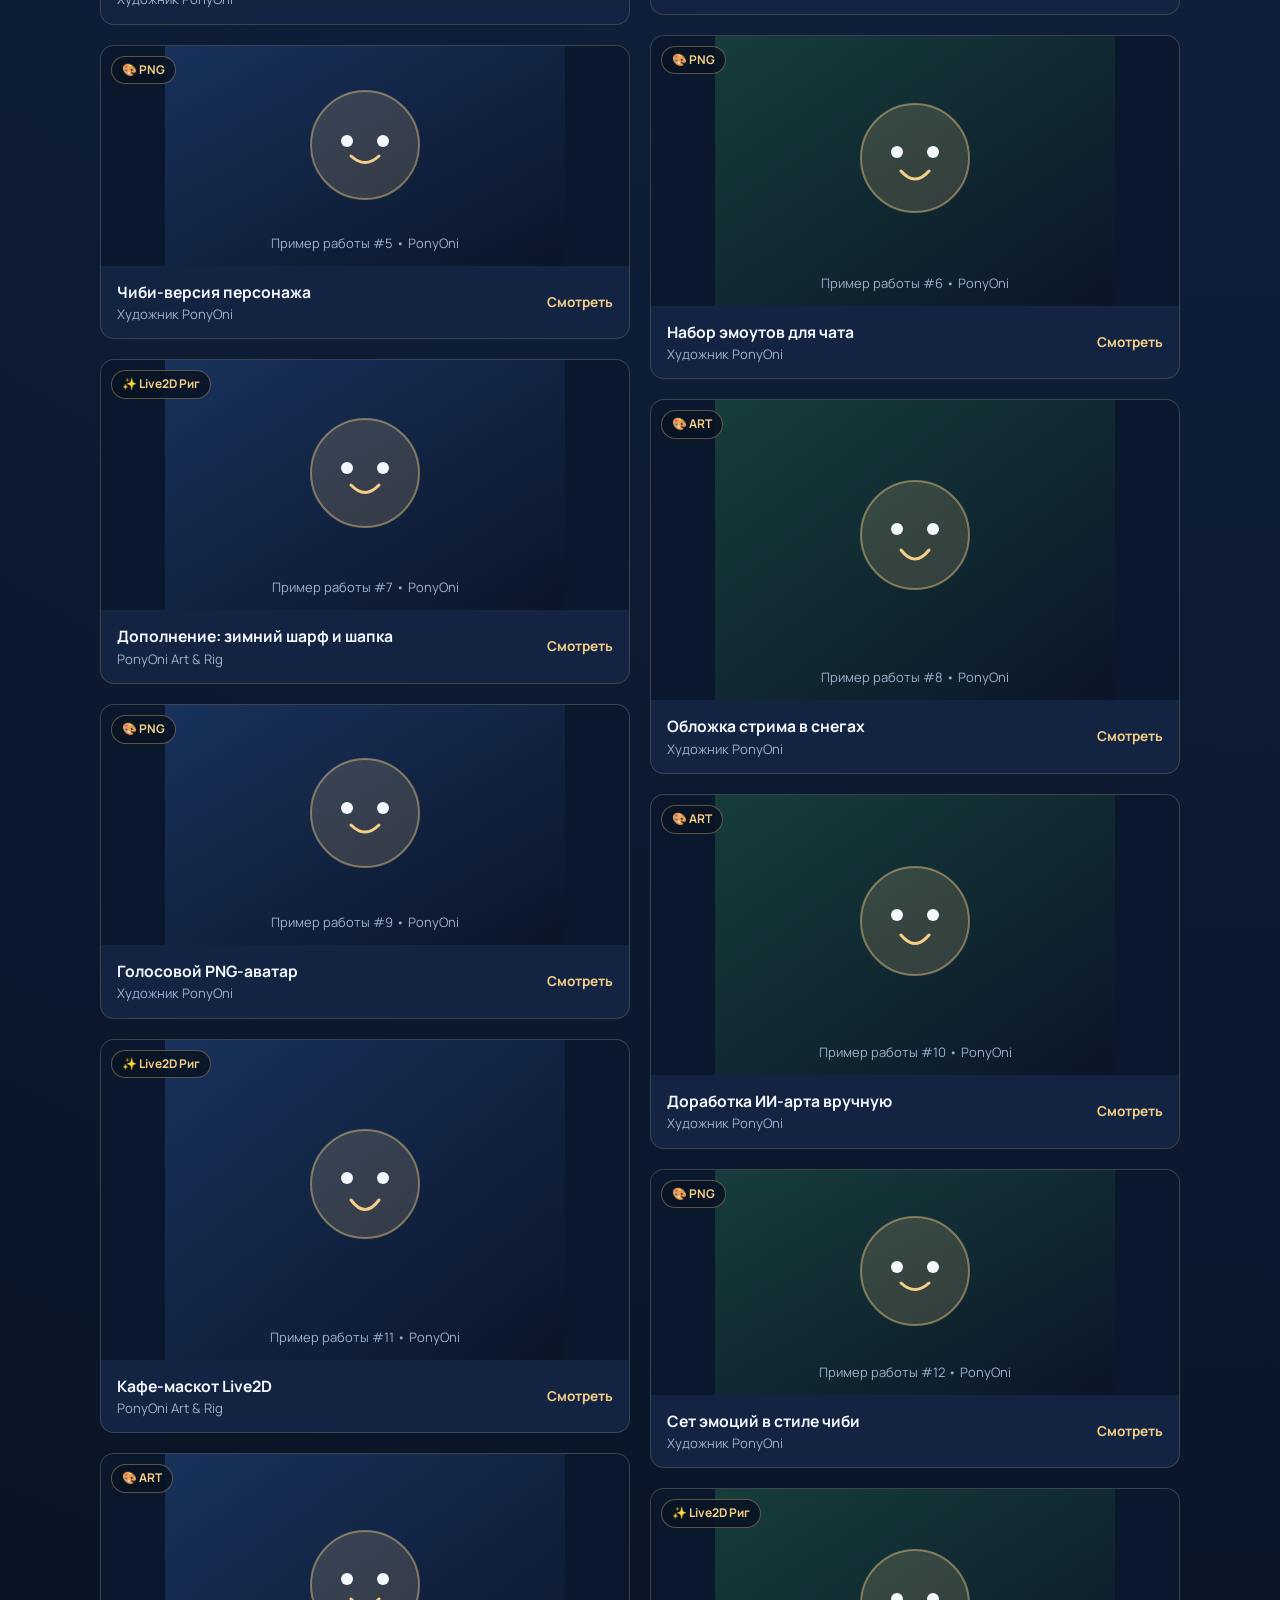
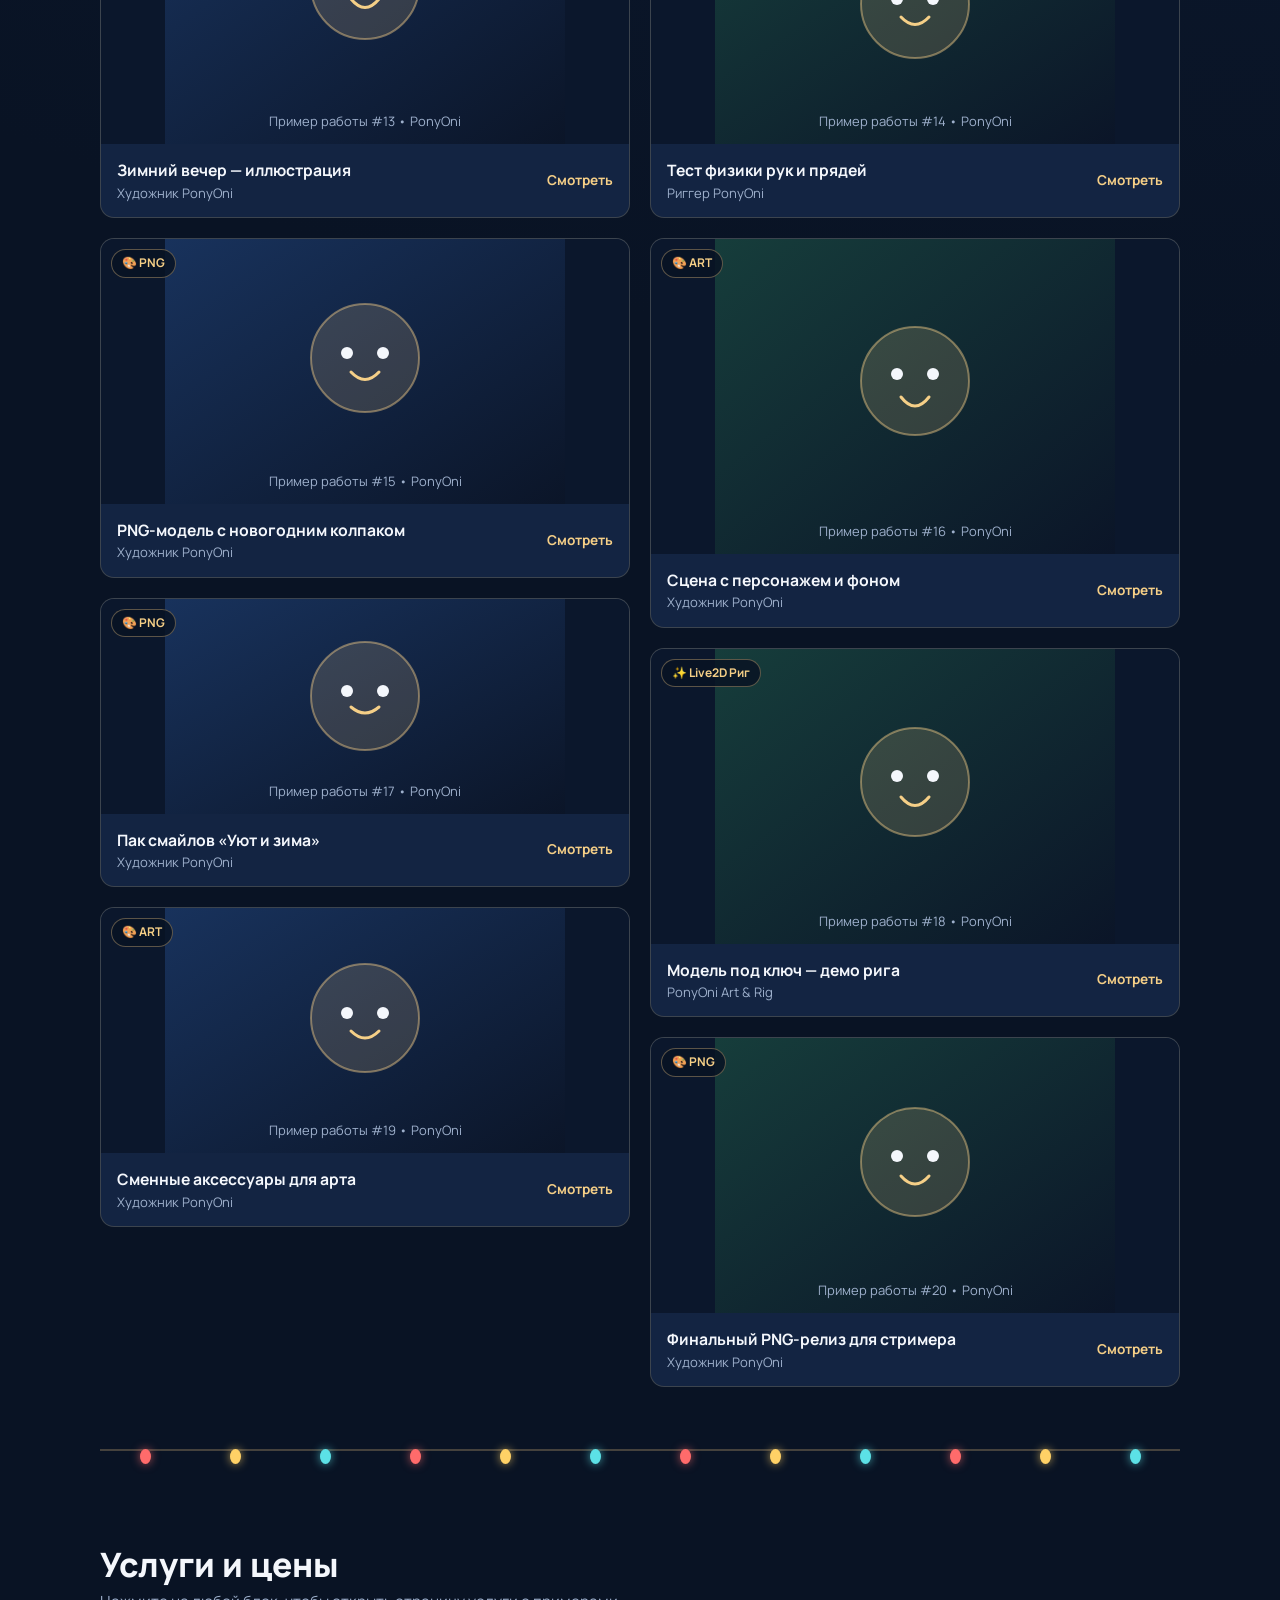
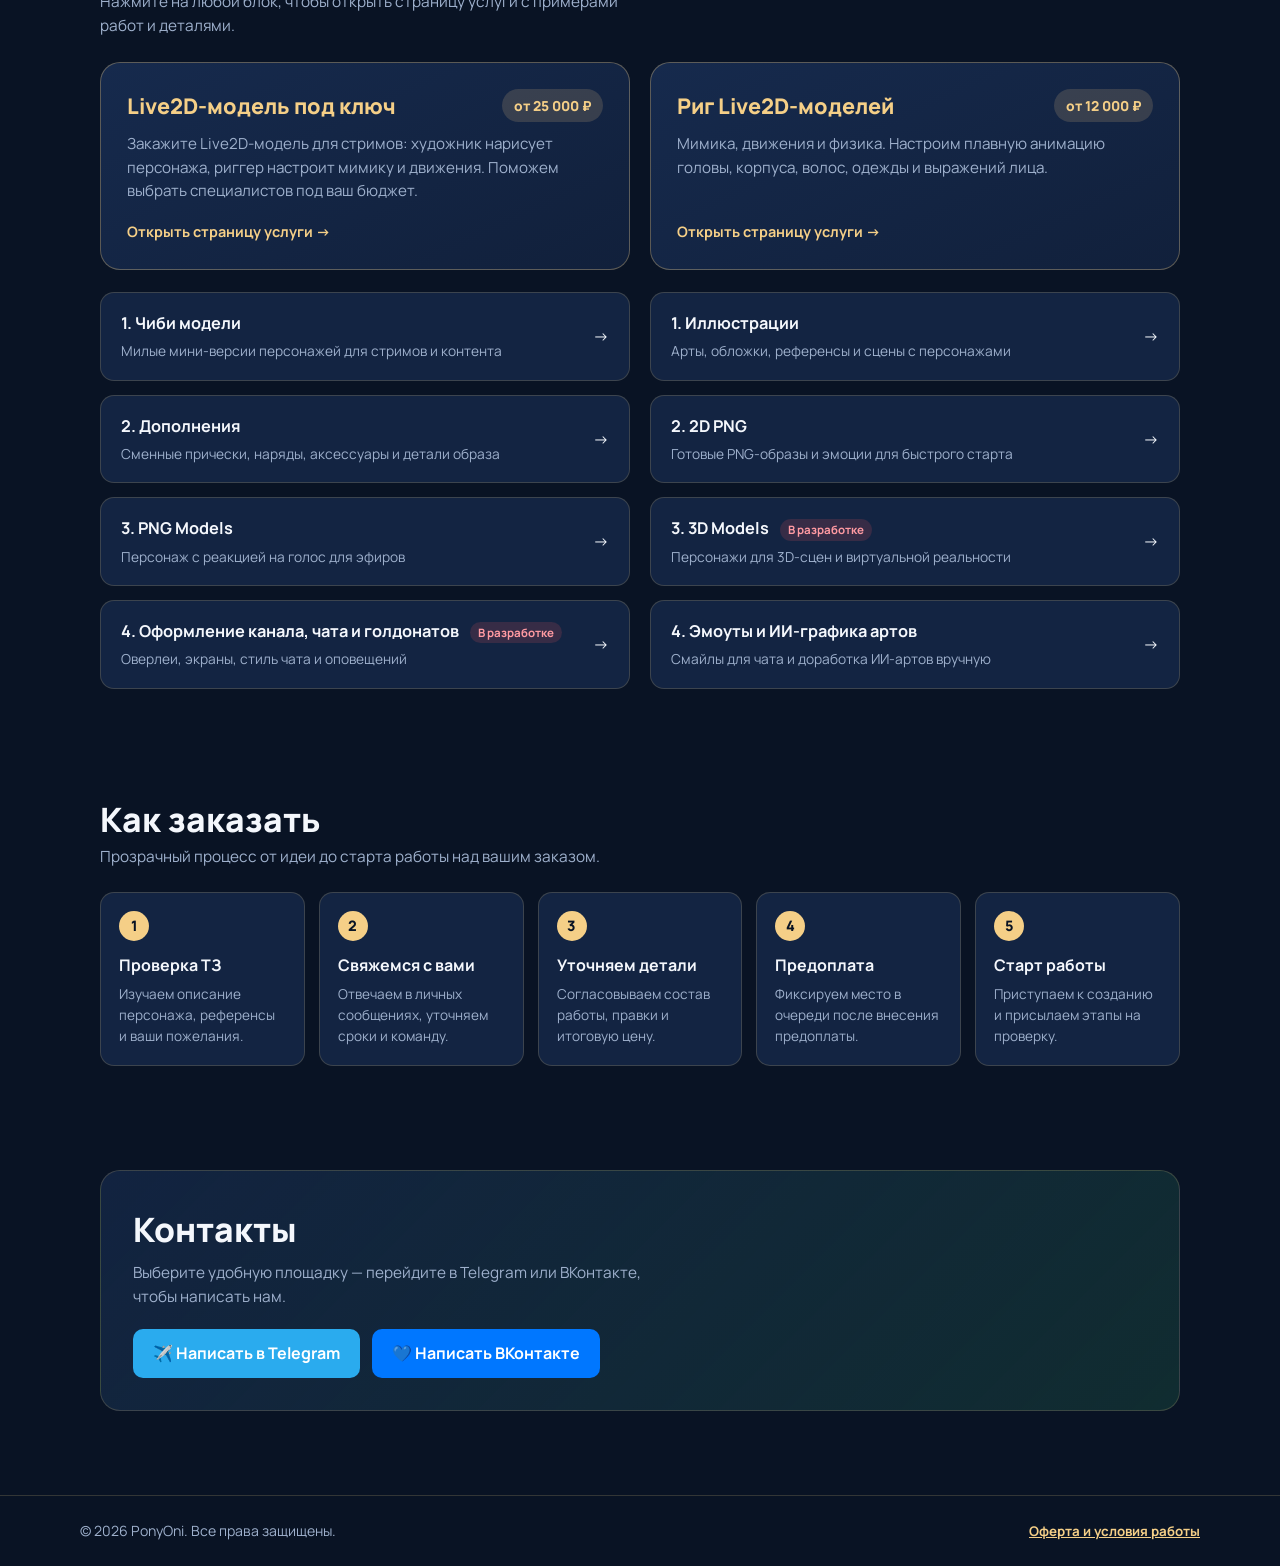
==== commit da2b2a2b: "Новый стиль Зимний" ====
--- a/index.html
+++ b/index.html
@@ -1,856 +1,1070 @@
 <!DOCTYPE html>
 <html lang="ru">
 <head>
-  <meta charset="UTF-8">
-  <meta name="viewport" content="width=device-width, initial-scale=1.0">
-  <title>PonyOni — Главная</title>
-  
-  <link rel="icon" type="image/png" href="image/logo.png">
+  <meta charset="UTF-8" />
+  <meta name="viewport" content="width=device-width, initial-scale=1.0" />
+  <title>PonyOni — Live2D Модели, Риг и Арт</title>
   <link rel="preconnect" href="https://fonts.googleapis.com">
-  <link href="https://fonts.googleapis.com/css2?family=Inter:wght@400;500;600;700&family=Poppins:wght@600;700;800&display=swap" rel="stylesheet">
-  
+  <link rel="preconnect" href="https://fonts.gstatic.com" crossorigin>
+  <link href="https://fonts.googleapis.com/css2?family=Manrope:wght@400;500;600;700;800&display=swap" rel="stylesheet">
   <style>
-    /* БЛОКИРОВКА ВЫДЕЛЕНИЯ И ПЕРЕТАСКИВАНИЯ */
+    :root {
+      --bg-main: #091324;
+      --bg-elevated: #0f1d36;
+      --bg-card: #132442;
+      --bg-card-hover: #182d52;
+      --accent-gold: #f5cf87;
+      --accent-gold-soft: rgba(245, 207, 135, 0.16);
+      --accent-pine: #1f5c48;
+      --accent-red: #d94e5a;
+      --text-main: #f4f7fc;
+      --text-muted: #9eb0cc;
+      --border-subtle: rgba(245, 207, 135, 0.18);
+      --shadow-card: 0 12px 30px rgba(3, 8, 18, 0.45);
+      --radius-lg: 20px;
+      --radius-md: 14px;
+      --radius-sm: 10px;
+    }
+
+    * { box-sizing: border-box; margin: 0; padding: 0; }
+    html { scroll-behavior: smooth; }
+
     body {
-      -webkit-user-select: none;
-      -moz-user-select: none;
-      -ms-user-select: none;
+      font-family: 'Manrope', sans-serif;
+      background: radial-gradient(circle at top right, #13294d 0%, var(--bg-main) 55%);
+      color: var(--text-main);
+      line-height: 1.55;
+      overflow-x: hidden;
+    }
+
+    a { color: inherit; text-decoration: none; }
+    button { font-family: inherit; cursor: pointer; border: none; background: none; color: inherit; }
+
+    /* Шапка */
+    header {
+      position: sticky;
+      top: 0;
+      z-index: 50;
+      backdrop-filter: blur(14px);
+      background: rgba(9, 19, 36, 0.82);
+      border-bottom: 1px solid var(--border-subtle);
+    }
+
+    .nav-wrap {
+      max-width: 1120px;
+      margin: 0 auto;
+      padding: 14px 20px;
+      display: flex;
+      align-items: center;
+      justify-content: space-between;
+      gap: 16px;
+      flex-wrap: wrap;
+    }
+
+    .logo {
+      display: inline-flex;
+      align-items: center;
+      gap: 8px;
+      font-weight: 800;
+      font-size: 1.25rem;
+      letter-spacing: 0.02em;
+      color: var(--accent-gold);
+    }
+
+    .santa-hat { font-size: 1.1rem; transform: translateY(-4px) rotate(-12deg); }
+
+    nav { display: flex; gap: 18px; flex-wrap: wrap; align-items: center; }
+    nav a, nav button.nav-link {
+      font-size: 0.92rem;
+      font-weight: 600;
+      color: var(--text-muted);
+      transition: color 0.2s ease;
+    }
+    nav a:hover, nav button.nav-link:hover { color: var(--accent-gold); }
+
+    /* Гирлянда */
+    .garland {
+      display: flex;
+      justify-content: space-around;
+      align-items: center;
+      padding: 10px 0 22px;
+      position: relative;
       user-select: none;
-      font-family: 'Inter', sans-serif;
-      color: #ffffff;
-      background: #1b1a2e;
-      min-height: 100vh;
-      overflow-x: hidden;
-      margin: 0;
-      padding: 0;
-    }
-    img {
-      -webkit-user-drag: none;
-      user-drag: none;
-    }
-
-    /* БОКОВАЯ ВЫДВИЖНАЯ ПАНЕЛЬ СОЦСЕТЕЙ (SIDEBAR) */
-    .social-modal-overlay {
-      position: fixed; 
-      top: 0; 
-      left: 0; 
-      width: 100vw; 
-      height: 100vh;
-      background: rgba(15, 14, 23, 0.6); 
-      backdrop-filter: blur(8px);
-      -webkit-backdrop-filter: blur(8px);
-      display: flex; 
-      justify-content: flex-end;
-      z-index: 10000;
-      opacity: 0; 
-      pointer-events: none; 
-      transition: opacity 0.3s ease;
-    }
-
-    .social-modal-overlay.active { 
-      opacity: 1; 
-      pointer-events: auto; 
-    }
-
-    .social-modal-card {
-      background: #201e2d;
-      border-left: 1px solid rgba(255, 255, 255, 0.12);
-      width: 100%;
-      max-width: 400px;
-      height: 100vh;
-      padding: 40px 28px;
+    }
+    .garland::before {
+      content: "";
+      position: absolute;
+      top: 10px;
+      left: 0;
+      right: 0;
+      height: 2px;
+      background: rgba(245, 207, 135, 0.25);
+    }
+    .bulb {
+      width: 11px;
+      height: 15px;
+      border-radius: 50%;
       position: relative;
-      box-shadow: -15px 0 40px rgba(0, 0, 0, 0.6);
-      text-align: left;
-      overflow-y: auto;
-      box-sizing: border-box;
-      
-      transform: translateX(100%);
-      transition: transform 0.35s cubic-bezier(0.16, 1, 0.3, 1);
-    }
-
-    .social-modal-overlay.active .social-modal-card {
-      transform: translateX(0);
-    }
-
-    .social-modal-header {
-      font-size: 11px;
+      transition: transform 0.2s ease, filter 0.2s ease;
+      animation: twinkle 2.8s infinite ease-in-out;
+    }
+    .bulb:nth-child(3n+1) { background: #ff6b6b; box-shadow: 0 0 10px rgba(255, 107, 107, 0.7); }
+    .bulb:nth-child(3n+2) { background: #ffd166; box-shadow: 0 0 10px rgba(255, 209, 102, 0.7); animation-delay: 0.7s; }
+    .bulb:nth-child(3n)   { background: #5ce1e6; box-shadow: 0 0 10px rgba(92, 225, 230, 0.7); animation-delay: 1.4s; }
+    .bulb:hover { transform: scale(1.35) translateY(2px); filter: brightness(1.3); }
+
+    @keyframes twinkle {
+      0%, 100% { opacity: 0.75; }
+      50% { opacity: 1; }
+    }
+
+    .container { max-width: 1120px; margin: 0 auto; padding: 0 20px; }
+    section { padding: 52px 0; }
+
+    .section-head {
+      display: flex;
+      justify-content: space-between;
+      align-items: flex-end;
+      gap: 16px;
+      margin-bottom: 24px;
+      flex-wrap: wrap;
+    }
+    .section-title { font-size: clamp(1.5rem, 3vw, 2.1rem); font-weight: 800; }
+    .section-sub { color: var(--text-muted); font-size: 0.96rem; max-width: 540px; }
+
+    /* Hero + легкий снег */
+    .hero {
+      position: relative;
+      padding: 68px 0 44px;
+      overflow: hidden;
+    }
+    .snow-layer {
+      position: absolute;
+      inset: 0;
+      pointer-events: none;
+      overflow: hidden;
+    }
+    .snowflake {
+      position: absolute;
+      top: -12px;
+      color: rgba(244, 247, 252, 0.55);
+      font-size: 12px;
+      animation: fall linear infinite;
+    }
+    @keyframes fall {
+      to { transform: translateY(420px) translateX(24px); opacity: 0.15; }
+    }
+
+    .hero-box {
+      position: relative;
+      z-index: 2;
+      background: linear-gradient(135deg, rgba(19, 36, 66, 0.92), rgba(31, 92, 72, 0.28));
+      border: 1px solid var(--border-subtle);
+      border-radius: 24px;
+      padding: clamp(28px, 5vw, 48px);
+      box-shadow: var(--shadow-card);
+    }
+    .badge-team {
+      display: inline-flex;
+      align-items: center;
+      gap: 8px;
+      padding: 6px 14px;
+      border-radius: 999px;
+      background: var(--accent-gold-soft);
+      color: var(--accent-gold);
+      font-size: 0.84rem;
       font-weight: 700;
-      color: #a88beb;
-      text-transform: uppercase;
-      letter-spacing: 2px;
-      margin-bottom: 6px;
-    }
-
-    .social-modal-title {
-      font-family: 'Poppins', sans-serif;
-      font-size: 22px;
+      margin-bottom: 16px;
+    }
+    .hero h1 {
+      font-size: clamp(2rem, 4.5vw, 3.1rem);
+      line-height: 1.15;
       font-weight: 800;
-      color: #ffffff;
-      margin-bottom: 4px;
-    }
-
-    .social-modal-subtitle {
-      font-size: 12px;
-      color: #a09cb8;
-      margin-bottom: 24px;
-    }
-
-    .social-modal-close {
-      position: absolute;
-      top: 28px;
-      right: 24px;
-      background: rgba(255, 255, 255, 0.08);
-      border: 1px solid rgba(255, 255, 255, 0.12);
-      color: #fff;
-      width: 32px;
-      height: 32px;
-      border-radius: 50%;
-      cursor: pointer;
-      display: flex;
-      align-items: center;
-      justify-content: center;
-      font-size: 16px;
-      transition: background 0.2s;
-    }
-    .social-modal-close:hover { 
-      background: rgba(255, 255, 255, 0.18); 
-    }
-
-    .social-section-label {
-      font-family: 'Poppins', sans-serif;
-      font-size: 11px;
+      margin-bottom: 14px;
+    }
+    .hero p {
+      color: var(--text-muted);
+      font-size: 1.05rem;
+      max-width: 680px;
+      margin-bottom: 26px;
+    }
+    .hero-actions { display: flex; gap: 14px; flex-wrap: wrap; }
+
+    .btn-primary {
+      background: var(--accent-gold);
+      color: #091324;
+      font-weight: 800;
+      padding: 13px 22px;
+      border-radius: var(--radius-sm);
+      transition: transform 0.2s ease, filter 0.2s ease;
+    }
+    .btn-primary:hover { transform: translateY(-2px); filter: brightness(1.05); }
+
+    .btn-secondary {
+      background: rgba(255, 255, 255, 0.06);
+      border: 1px solid var(--border-subtle);
+      color: var(--text-main);
       font-weight: 700;
-      color: #ffd1dc;
-      text-transform: uppercase;
-      letter-spacing: 1px;
-      margin-bottom: 10px;
-      margin-top: 20px;
-    }
-
-    .social-links-list {
+      padding: 13px 22px;
+      border-radius: var(--radius-sm);
+      transition: background 0.2s ease, transform 0.2s ease;
+    }
+    .btn-secondary:hover { background: rgba(255, 255, 255, 0.12); transform: translateY(-2px); }
+
+    /* Фильтры портфолио */
+    .filters { display: flex; gap: 8px; flex-wrap: wrap; margin-bottom: 22px; }
+    .filter-btn {
+      padding: 8px 16px;
+      border-radius: 999px;
+      font-size: 0.88rem;
+      font-weight: 700;
+      background: var(--bg-elevated);
+      color: var(--text-muted);
+      border: 1px solid transparent;
+      transition: all 0.2s ease;
+    }
+    .filter-btn.active, .filter-btn:hover {
+      color: var(--accent-gold);
+      border-color: var(--border-subtle);
+      background: var(--bg-card);
+    }
+
+    /* Pinterest сетка: 2 колонки по горизонтали, 10 рядов вниз */
+    .pinterest-grid {
+      display: grid;
+      grid-template-columns: repeat(2, 1fr);
+      gap: 20px;
+      align-items: start;
+    }
+    .pinterest-col {
       display: flex;
       flex-direction: column;
-      gap: 10px;
-    }
-
-    .social-link-item {
+      gap: 20px;
+    }
+    @media (max-width: 680px) {
+      .pinterest-grid { grid-template-columns: 1fr; }
+    }
+
+    .work-card {
+      background: var(--bg-card);
+      border: 1px solid var(--border-subtle);
+      border-radius: var(--radius-md);
+      overflow: hidden;
+      transition: transform 0.25s ease, box-shadow 0.25s ease, border-color 0.25s ease;
+      cursor: pointer;
+    }
+    .work-card:hover {
+      transform: translateY(-4px);
+      border-color: rgba(245, 207, 135, 0.45);
+      box-shadow: 0 14px 28px rgba(0, 0, 0, 0.45), 0 0 18px rgba(245, 207, 135, 0.12);
+    }
+
+    .work-thumb {
+      position: relative;
+      width: 100%;
       display: flex;
       align-items: center;
-      justify-content: space-between;
-      background: rgba(255, 255, 255, 0.04);
-      border: 1px solid rgba(255, 255, 255, 0.08);
-      border-radius: 14px;
-      padding: 12px 14px;
-      text-decoration: none;
-      color: #ffffff;
-      transition: all 0.2s ease;
-    }
-
-    .social-link-item:hover {
-      background: rgba(255, 255, 255, 0.09);
-      border-color: rgba(255, 255, 255, 0.2);
-      transform: translateX(-4px);
-    }
-
-    .social-link-info {
-      display: flex;
-      align-items: center;
-      gap: 12px;
-    }
-
-    .social-link-icon {
-      width: 34px;
-      height: 34px;
-      background: rgba(255, 255, 255, 0.08);
-      border-radius: 10px;
-      display: flex;
-      align-items: center;
       justify-content: center;
-      font-size: 15px;
-    }
-
-    .social-link-text h4 {
-      font-size: 13.5px;
-      font-weight: 600;
-      color: #ffffff;
-      margin: 0;
-    }
-
-    .social-link-text p {
-      font-size: 11.5px;
-      color: #a09cb8;
-      margin: 0;
-    }
-
-    .social-link-arrow {
-      color: #ffd1dc;
-      font-size: 15px;
-    }
-
-    .social-footer-note {
-      text-align: center;
-      margin-top: 30px;
-      font-size: 12px;
-      color: #8c88a3;
-    }
-
-    /* ПРАВАЯ ПЛАВАЮЩАЯ КНОПКА «СОЦСЕТИ» */
-    .social-trigger-btn {
-      position: fixed;
-      right: 0;
-      top: 50%;
-      transform: translateY(-50%);
-      z-index: 9999;
-      background: rgba(37, 35, 54, 0.9);
-      backdrop-filter: blur(12px);
-      -webkit-backdrop-filter: blur(12px);
-      border: 1px solid rgba(255, 255, 255, 0.2);
-      border-right: none;
-      border-radius: 14px 0 0 14px;
-      padding: 16px 12px;
-      display: flex;
-      flex-direction: column;
-      align-items: center;
-      gap: 8px;
-      cursor: pointer;
-      color: #ffffff;
-      box-shadow: -10px 10px 30px rgba(0,0,0,0.5);
-      transition: all 0.25s ease;
-    }
-
-    .social-trigger-btn:hover {
-      background: rgba(55, 50, 78, 0.95);
-      padding-left: 18px;
-    }
-
-    .social-trigger-btn svg {
-      width: 20px;
-      height: 20px;
-      stroke: #ffd1dc;
-    }
-
-    .social-trigger-btn span {
-      writing-mode: vertical-rl;
-      text-orientation: mixed;
-      font-family: 'Poppins', sans-serif;
-      font-size: 12px;
-      font-weight: 600;
-      letter-spacing: 1.5px;
-      text-transform: uppercase;
-      color: #e2d7f5;
-    }
-
-    /* ФИКСИРОВАННАЯ ШАПКА */
-    .global-header {
-      position: fixed;
-      top: 0;
-      left: 0;
-      width: 100%;
-      height: 80px;
-      z-index: 100;
-      background: rgba(27, 26, 46, 0.85);
-      backdrop-filter: blur(16px);
-      border-bottom: 1px solid rgba(255, 255, 255, 0.08);
-      display: flex;
-      align-items: center;
-      justify-content: center;
-    }
-
-    .header-container {
-      width: 100%;
-      max-width: 1140px;
-      padding: 0 20px;
-      display: flex;
-      justify-content: space-between;
-      align-items: center;
-      box-sizing: border-box;
-    }
-
-    .logo {
-      font-family: 'Poppins', sans-serif;
-      font-weight: 800;
-      font-size: 22px;
-      color: #ffffff;
-      text-decoration: none;
-      display: flex;
-      align-items: center;
-      gap: 10px;
-      text-shadow: 0 2px 10px rgba(0,0,0,0.2);
-    }
-    .logo img { width: 36px; height: 36px; border-radius: 10px; object-fit: cover; }
-    
-    .nav-menu {
-      display: flex;
-      gap: 28px;
-      list-style: none;
-      background: rgba(255, 255, 255, 0.08);
-      backdrop-filter: blur(12px);
-      padding: 10px 28px;
-      border-radius: 30px;
-      border: 1px solid rgba(255, 255, 255, 0.12);
-      margin: 0;
-    }
-    .nav-menu a {
-      color: #e2d7f5;
-      text-decoration: none;
-      font-weight: 500;
-      font-size: 14px;
-      transition: color 0.2s;
-    }
-    .nav-menu a:hover, .nav-menu a.active { color: #ffffff; font-weight: 700; }
-
-    /* ПОЛНОЭКРАННЫЕ БЛОКИ */
-    .full-screen-section {
-      width: 100vw;
-      height: 100vh;
-      display: flex;
-      align-items: center;
-      justify-content: center;
-      padding: 100px 40px 40px 40px;
-      position: relative;
-      box-sizing: border-box;
       overflow: hidden;
-    }
-
-    /* ФОНОВЫЙ АРТ НА ПЕРВОМ ЭКРАНЕ (ЯРКИЙ И ЧЁТКИЙ) */
-    .hero-bg-art {
-      position: absolute;
-      top: 0;
-      left: 0;
+      background: #0b172c;
+    }
+    .work-thumb img, .work-thumb svg {
       width: 100%;
       height: 100%;
       object-fit: cover;
-      object-position: center;
-      opacity: 0.55; /* Сделали рисунок заметно ярче */
-      z-index: 1;
-      pointer-events: none;
-    }
-
-    /* ГРАДИЕНТНОЕ ЗАТЕМНЕНИЕ ФОНА ПО ЦЕНТРУ ДЛЯ ЧИТАЕМОСТИ ТЕКСТА */
-    .hero-bg-overlay {
+      transition: transform 0.35s ease;
+    }
+    .work-card:hover .work-thumb img,
+    .work-card:hover .work-thumb svg {
+      transform: scale(1.03);
+    }
+
+    .live2d-idle {
+      animation: breathe 3.2s ease-in-out infinite;
+      transform-origin: center bottom;
+    }
+    @keyframes breathe {
+      0%, 100% { transform: scaleY(1) translateY(0); }
+      50% { transform: scaleY(1.02) translateY(-3px); }
+    }
+
+    .work-tag {
       position: absolute;
-      top: 0;
-      left: 0;
-      width: 100%;
-      height: 100%;
-      background: radial-gradient(circle at center, rgba(27, 26, 46, 0.4) 0%, rgba(27, 26, 46, 0.9) 100%);
-      z-index: 2;
-      pointer-events: none;
-    }
-
-    .screen-container {
-      width: 100%;
-      max-width: 1140px;
-      height: 100%;
+      top: 10px;
+      left: 10px;
+      background: rgba(9, 19, 36, 0.85);
+      border: 1px solid rgba(245, 207, 135, 0.35);
+      color: var(--accent-gold);
+      font-size: 0.75rem;
+      font-weight: 700;
+      padding: 4px 10px;
+      border-radius: 999px;
+    }
+
+    .work-meta {
+      padding: 14px 16px;
+      display: flex;
+      justify-content: space-between;
+      align-items: center;
+      gap: 10px;
+    }
+    .work-title { font-weight: 700; font-size: 0.98rem; }
+    .work-sub { font-size: 0.82rem; color: var(--text-muted); }
+
+    /* Услуги и цены */
+    .main-services {
+      display: grid;
+      grid-template-columns: repeat(2, 1fr);
+      gap: 20px;
+      margin-bottom: 22px;
+    }
+    @media (max-width: 780px) {
+      .main-services { grid-template-columns: 1fr; }
+    }
+
+    .service-hero-card {
+      background: linear-gradient(155deg, #162a4d, #11203b);
+      border: 1px solid rgba(245, 207, 135, 0.32);
+      border-radius: var(--radius-lg);
+      padding: 26px;
       display: flex;
       flex-direction: column;
+      justify-content: space-between;
+      gap: 18px;
+      transition: transform 0.22s ease, border-color 0.22s ease;
+      cursor: pointer;
+    }
+    .service-hero-card:hover {
+      transform: translateY(-4px);
+      border-color: var(--accent-gold);
+    }
+    .service-top { display: flex; justify-content: space-between; align-items: flex-start; gap: 12px; }
+    .service-hero-card h3 { font-size: 1.35rem; font-weight: 800; color: var(--accent-gold); }
+    .price-pill {
+      background: var(--accent-gold-soft);
+      color: var(--accent-gold);
+      font-weight: 800;
+      font-size: 0.86rem;
+      padding: 6px 12px;
+      border-radius: 999px;
+      white-space: nowrap;
+    }
+    .service-hero-card p { color: var(--text-muted); font-size: 0.95rem; }
+    .service-link { font-weight: 700; font-size: 0.9rem; color: var(--accent-gold); }
+
+    .sub-services-grid {
+      display: grid;
+      grid-template-columns: repeat(2, 1fr);
+      gap: 20px;
+    }
+    @media (max-width: 720px) {
+      .sub-services-grid { grid-template-columns: 1fr; }
+    }
+
+    .sub-col { display: flex; flex-direction: column; gap: 14px; }
+
+    .mini-service {
+      background: var(--bg-card);
+      border: 1px solid var(--border-subtle);
+      border-radius: var(--radius-md);
+      padding: 18px 20px;
+      display: flex;
+      justify-content: space-between;
+      align-items: center;
+      gap: 14px;
+      transition: transform 0.2s ease, background 0.2s ease, border-color 0.2s ease;
+      cursor: pointer;
+    }
+    .mini-service:hover {
+      transform: translateY(-3px);
+      background: var(--bg-card-hover);
+      border-color: rgba(245, 207, 135, 0.45);
+    }
+    .mini-service h4 { font-size: 1.02rem; font-weight: 700; margin-bottom: 4px; }
+    .mini-service p { font-size: 0.86rem; color: var(--text-muted); }
+    .dev-tag {
+      display: inline-block;
+      margin-left: 8px;
+      font-size: 0.72rem;
+      font-weight: 700;
+      padding: 2px 8px;
+      border-radius: 999px;
+      background: rgba(217, 78, 90, 0.18);
+      color: #ff9aa2;
+      vertical-align: middle;
+    }
+
+    /* Как заказать */
+    .steps-grid {
+      display: grid;
+      grid-template-columns: repeat(5, 1fr);
+      gap: 14px;
+    }
+    @media (max-width: 960px) {
+      .steps-grid { grid-template-columns: repeat(2, 1fr); }
+    }
+    @media (max-width: 540px) {
+      .steps-grid { grid-template-columns: 1fr; }
+    }
+
+    .step-card {
+      background: var(--bg-card);
+      border: 1px solid var(--border-subtle);
+      border-radius: var(--radius-md);
+      padding: 18px;
+    }
+    .step-num {
+      width: 30px;
+      height: 30px;
+      border-radius: 50%;
+      background: var(--accent-gold);
+      color: #091324;
+      font-weight: 800;
+      font-size: 0.9rem;
+      display: grid;
+      place-items: center;
+      margin-bottom: 12px;
+    }
+    .step-card h3 { font-size: 1rem; font-weight: 700; margin-bottom: 6px; }
+    .step-card p { font-size: 0.85rem; color: var(--text-muted); }
+
+    /* Контакты и футер */
+    .contacts-box {
+      background: linear-gradient(135deg, rgba(19, 36, 66, 0.95), rgba(31, 92, 72, 0.35));
+      border: 1px solid var(--border-subtle);
+      border-radius: var(--radius-lg);
+      padding: 32px;
+      display: flex;
+      justify-content: space-between;
+      align-items: center;
+      gap: 20px;
+      flex-wrap: wrap;
+    }
+    .contact-btns { display: flex; gap: 12px; flex-wrap: wrap; }
+
+    .btn-tg {
+      background: #2aabee;
+      color: #fff;
+      font-weight: 700;
+      padding: 12px 20px;
+      border-radius: var(--radius-sm);
+      display: inline-flex;
+      align-items: center;
+      gap: 8px;
+    }
+    .btn-vk {
+      background: #0077ff;
+      color: #fff;
+      font-weight: 700;
+      padding: 12px 20px;
+      border-radius: var(--radius-sm);
+      display: inline-flex;
+      align-items: center;
+      gap: 8px;
+    }
+
+    footer {
+      border-top: 1px solid var(--border-subtle);
+      padding: 24px 20px;
+      margin-top: 32px;
+      color: var(--text-muted);
+      font-size: 0.88rem;
+    }
+    .footer-inner {
+      max-width: 1120px;
+      margin: 0 auto;
+      display: flex;
+      justify-content: space-between;
+      align-items: center;
+      gap: 12px;
+      flex-wrap: wrap;
+    }
+    .footer-inner button { color: var(--accent-gold); font-weight: 700; text-decoration: underline; }
+
+    /* Внутренняя страница услуги + Модалка */
+    .overlay {
+      position: fixed;
+      inset: 0;
+      background: rgba(5, 11, 22, 0.82);
+      backdrop-filter: blur(8px);
+      z-index: 100;
+      display: none;
+      align-items: center;
       justify-content: center;
-      position: relative;
-      z-index: 3;
-    }
-
-    /* БЕЗ ВНЕШНЕГО БЛОКА/РАМКИ — ЧИСТЫЙ ТЕКСТ */
-    .intro-center-box {
-      max-width: 800px;
-      margin: 0 auto;
-      text-align: center;
+      padding: 20px;
+      overflow-y: auto;
+    }
+    .overlay.open { display: flex; }
+
+    .modal-panel {
+      background: var(--bg-elevated);
+      border: 1px solid var(--border-subtle);
+      border-radius: var(--radius-lg);
+      max-width: 780px;
+      width: 100%;
+      max-height: 88vh;
+      overflow-y: auto;
+      padding: 28px;
+      box-shadow: var(--shadow-card);
+    }
+    .modal-head {
       display: flex;
-      flex-direction: column;
-      align-items: center;
-      background: transparent;
-      border: none;
-      box-shadow: none;
-      padding: 0;
-    }
-
-    h1, h2 {
-      font-family: 'Poppins', sans-serif;
-      color: #ffffff;
-      text-shadow: 0 2px 15px rgba(0,0,0,0.4);
-      margin: 0;
-    }
-    h1 { font-size: 46px; font-weight: 800; margin-bottom: 16px; }
-    h2 { font-size: 34px; font-weight: 800; margin-bottom: 8px; }
-    p { font-size: 16px; color: #e2d7f5; line-height: 1.7; margin-top: 0; margin-bottom: 24px; text-shadow: 0 2px 10px rgba(0,0,0,0.5); }
-
-    .badges-top { display: flex; gap: 10px; flex-wrap: wrap; justify-content: center; margin-bottom: 20px; }
-    .badge-tag { background: rgba(27, 26, 46, 0.7); backdrop-filter: blur(10px); color: #ffd1dc; padding: 6px 14px; border-radius: 12px; font-size: 12px; font-weight: 600; border: 1px solid rgba(255, 255, 255, 0.2); }
-    .badge-status { background: rgba(56, 239, 125, 0.25); backdrop-filter: blur(10px); color: #38ef7d; padding: 6px 14px; border-radius: 12px; font-size: 12px; font-weight: 600; border: 1px solid rgba(56, 239, 125, 0.4); }
-
-    .btn {
-      display: inline-flex; align-items: center; justify-content: center;
-      padding: 12px 28px; border-radius: 50px; font-weight: 600; font-size: 14px;
-      text-decoration: none; cursor: pointer; border: none;
-      background: linear-gradient(135deg, #a88beb 0%, #e87999 100%); color: #ffffff;
-      box-shadow: 0 10px 25px rgba(168, 139, 235, 0.4);
-      transition: transform 0.2s;
-    }
-    .btn:hover { transform: translateY(-2px); }
-    .btn-secondary { background: rgba(27, 26, 46, 0.75); backdrop-filter: blur(10px); border: 1px solid rgba(255, 255, 255, 0.3); }
-
-    .services-grid { 
-      display: grid; 
-      grid-template-columns: repeat(3, 1fr); 
-      gap: 16px; 
-      margin-top: 20px; 
-    }
-    .service-box { 
-      background: rgba(27, 26, 46, 0.85); 
-      backdrop-filter: blur(12px); 
-      border: 1px solid rgba(255, 255, 255, 0.12); 
-      padding: 20px; 
-      border-radius: 20px; 
-    }
-    .service-box h3 { font-family: 'Poppins', sans-serif; font-size: 17px; color: #ffffff; margin-top: 0; margin-bottom: 8px; }
-    .service-box p { font-size: 13px; color: #d1b8ff; margin-bottom: 14px; line-height: 1.5; text-shadow: none; }
-    .price-tag { font-weight: 700; color: #ffd1dc; font-size: 15px; display: block; }
-
-    .queue-container-grid {
+      justify-content: space-between;
+      align-items: center;
+      gap: 12px;
+      margin-bottom: 18px;
+    }
+    .close-btn {
+      width: 36px;
+      height: 36px;
+      border-radius: 50%;
+      background: rgba(255, 255, 255, 0.08);
+      font-size: 1.2rem;
       display: grid;
-      grid-template-columns: 1fr 1fr;
-      gap: 12px;
-      margin-top: 20px;
-    }
-    .queue-box { 
-      background: rgba(27, 26, 46, 0.85); 
-      backdrop-filter: blur(12px); 
-      border: 1px solid rgba(255, 255, 255, 0.15); 
-      padding: 14px 20px; 
-      border-radius: 18px; 
-      display: flex; 
-      justify-content: space-between; 
-      align-items: center; 
-      font-size: 14px; 
-      font-weight: 600; 
-      color: #ffffff; 
-      box-shadow: 0 8px 20px rgba(0,0,0,0.15);
-    }
-
-    .reviews-list { display: flex; flex-direction: column; gap: 14px; margin-top: 20px; }
-    .review-card { background: rgba(27, 26, 46, 0.85); backdrop-filter: blur(12px); border: 1px solid rgba(255, 255, 255, 0.12); padding: 24px; border-radius: 20px; }
-    .review-card h4 { font-family: 'Poppins', sans-serif; font-size: 17px; color: #ffffff; margin-top: 0; margin-bottom: 6px; }
-    .review-card p { font-size: 15px; color: #d1b8ff; margin-bottom: 0; text-shadow: none; }
-
-    .scroll-hint { position: absolute; bottom: 20px; left: 50%; transform: translateX(-50%); text-align: center; font-size: 13px; color: rgba(255, 255, 255, 0.6); font-weight: 500; animation: bounce 2s infinite; cursor: pointer; z-index: 10; text-shadow: 0 2px 8px rgba(0,0,0,0.5); }
-    @keyframes bounce {
-      0%, 20%, 50%, 80%, 100% {transform: translateX(-50%) translateY(0);}
-      40% {transform: translateX(-50%) translateY(-6px);}
-      60% {transform: translateX(-50%) translateY(-3px);}
-    }
-
-    .modal-overlay {
-      position: fixed; top: 0; left: 0; width: 100vw; height: 100vh;
-      background: rgba(15, 14, 23, 0.7); backdrop-filter: blur(8px);
-      display: flex; align-items: center; justify-content: center; z-index: 1000;
-      opacity: 0; pointer-events: none; transition: opacity 0.3s ease;
-    }
-    .modal-overlay.active { opacity: 1; pointer-events: auto; }
-    .modal-card {
-      background: #252336; border: 1px solid rgba(255, 255, 255, 0.15);
-      border-radius: 32px; padding: 40px; max-width: 440px; width: 90%; text-align: center;
-      color: #fff; position: relative; box-shadow: 0 30px 60px rgba(0,0,0,0.5);
-    }
-    .modal-card h3 { font-family: 'Poppins', sans-serif; font-size: 26px; margin-top: 0; margin-bottom: 14px; }
-    .modal-card p { font-size: 15px; color: #d1b8ff; line-height: 1.6; margin-bottom: 30px; text-shadow: none; }
-    .modal-close { position: absolute; top: 20px; right: 20px; background: rgba(255,255,255,0.1); border: none; color: #fff; width: 36px; height: 36px; border-radius: 50%; cursor: pointer; font-size: 18px; }
-
-    @media(max-width: 900px) {
-      .services-grid, .queue-container-grid { grid-template-columns: 1fr; }
-      .nav-menu { display: none; }
-      .full-screen-section { height: auto; min-height: 100vh; padding: 100px 20px 40px 20px; }
-      h1 { font-size: 32px; }
-      .intro-center-box { padding: 10px; }
-    }
+      place-items: center;
+    }
+    .close-btn:hover { background: rgba(255, 255, 255, 0.16); }
+
+    .service-samples {
+      display: grid;
+      grid-template-columns: repeat(2, 1fr);
+      gap: 14px;
+      margin: 18px 0 22px;
+    }
+    @media (max-width: 560px) {
+      .service-samples { grid-template-columns: 1fr; }
+    }
+    .sample-box {
+      background: var(--bg-card);
+      border: 1px solid var(--border-subtle);
+      border-radius: var(--radius-sm);
+      padding: 12px;
+    }
+    .sample-box strong { display: block; font-size: 0.92rem; margin-bottom: 4px; }
+    .sample-box span { font-size: 0.8rem; color: var(--text-muted); }
   </style>
 </head>
 <body>
 
-  <!-- ФИКСИРОВАННАЯ ШАПКА -->
-  <header class="global-header">
-    <div class="header-container">
-      <a href="#screen-intro" class="logo">
-        <img src="image/logo.png" alt="Logo"> PonyOni 🎄
+  <header>
+    <div class="nav-wrap">
+      <a href="#top" class="logo">
+        <span class="santa-hat">🎅</span>
+        <span>PonyOni</span>
       </a>
-
-      <ul class="nav-menu">
-        <li><a href="#screen-intro" id="link-intro" class="active">Главная</a></li>
-        <li><a href="team.html" id="link-team">Команда</a></li>
-        <li><a href="#screen-services" id="link-services">Услуги</a></li>
-        <li><a href="#screen-queue" id="link-queue">Очередь</a></li>
-        <li><a href="faq.html" id="link-reviews">Вопросы</a></li>
-      </ul>
-
-      <button class="btn" onclick="openModal()">Заказать</button>
+      <nav>
+        <a href="#works">Работы</a>
+        <a href="#services">Услуги и цены</a>
+        <a href="#order">Как заказать</a>
+        <a href="#contacts">Контакты</a>
+        <button class="nav-link" onclick="openOffer()">Оферта</button>
+      </nav>
     </div>
   </header>
 
-  <!-- ЭКРАН 0: ВСТУПЛЕНИЕ С ФОНОВЫМ РИСУНКОМ БЕЗ РАМОК -->
-  <section id="screen-intro" class="full-screen-section">
-    <img src="image/prev.jpe" alt="Background" class="hero-bg-art">
-    <div class="hero-bg-overlay"></div>
-
-    <div class="screen-container">
-      <div class="intro-center-box">
-        <div class="badges-top">
-          <span class="badge-tag">✨ Творческое объединение</span>
-          <span class="badge-tag">Live2D · VTuber · 2D Art</span>
-          <span class="badge-status">✦ Заказы открыты</span>
-        </div>
-        <h1>Добро пожаловать в PonyOni!</h1>
-        <p>Привет, мы команда из художников и Live2D-риггера. Создаем VTuber-модели под ключ: рисуем арт, делим его на слои и ригаем в Live2D для VTube Studio или делаем только риг по готовому PSD.</p>
-        <div style="display: flex; gap: 14px; justify-content: center; flex-wrap: wrap;">
-          <a href="team.html" class="btn">Посмотреть команду →</a>
-          <button class="btn btn-secondary" onclick="openModal()">Написать нам</button>
-        </div>
-      </div>
-      <div class="scroll-hint" onclick="scrollToScreen('screen-services')">Листайте вниз к услугам ↓</div>
+  <div class="container">
+    <div class="garland" aria-hidden="true">
+      <span class="bulb"></span><span class="bulb"></span><span class="bulb"></span>
+      <span class="bulb"></span><span class="bulb"></span><span class="bulb"></span>
+      <span class="bulb"></span><span class="bulb"></span><span class="bulb"></span>
+      <span class="bulb"></span><span class="bulb"></span><span class="bulb"></span>
     </div>
-  </section>
-
-  <!-- ЭКРАН 1: ВИДЫ УСЛУГ -->
-  <section id="screen-services" class="full-screen-section">
-    <div class="screen-container">
-      <div>
-        <h2>Виды услуг</h2>
-        <p>Выберите подходящий формат сотрудничества для вашего проекта</p>
-        
-        <div class="services-grid">
-          <div class="service-box">
-            <h3>Full VTuber под ключ</h3>
-            <p>Разработка модели: отрисовка, слои и базовый риг для стримов.</p>
-            <span class="price-tag">от 13 000 ₽</span>
-          </div>
-          <div class="service-box">
-            <h3>Chibi Model</h3>
-            <p>Разработка модели: отрисовка, слои и базовый риг для стримов.</p>
-            <span class="price-tag">от 6 000 ₽</span>
-          </div>
-          <div class="service-box">
-            <h3>Только Live2D Риг</h3>
-            <p>Оживление вашего готового PSD: настройка физики волос, одежды и глаз.</p>
-            <span class="price-tag">от 10 000 ₽</span>
-          </div>
-          <div class="service-box">
-            <h3>Эмоуты</h3>
-            <p>Набор стикеров и анимированных эмоций для Twitch, Telegram и Discord.</p>
-            <span class="price-tag">от 100 ₽ / шт</span>
-          </div>
-          <div class="service-box">
-            <h3>2D Иллюстрация</h3>
-            <p>Атмосферные арты с персонажами, обложки, концепты и промо-иллюстрации.</p>
-            <span class="price-tag">от 3 000 ₽</span>
-          </div>
-          <div class="service-box">
-            <h3>VTuber-дополнения</h3>
-            <p>Сменные наряды, прически, питомцы, маски и дополнительные пропсы.</p>
-            <span class="price-tag">от 1 000 ₽</span>
-          </div>
-        </div>
-      </div>
-      <div class="scroll-hint" onclick="scrollToScreen('screen-queue')">К очереди заказов ↓</div>
-    </div>
-  </section>
-
-  <!-- ЭКРАН 2: ОЧЕРЕДЬ ЗАКАЗОВ -->
-  <section id="screen-queue" class="full-screen-section">
-    <div class="screen-container">
-      <div>
-        <h2>Очередь заказов</h2>
-        <p>Текущий статус работы над текущими проектами обновлен 10.10.2026</p>
-
-        <div class="queue-container-grid">
-          <div style="display:flex; flex-direction:column; gap:10px;">
-            <div class="queue-box"><span>Заказ #01 (Свободно)</span><span style="color: #a88beb;">⏳ Ожидает очереди</span></div>
-            <div class="queue-box"><span>Заказ #02 (Свободно)</span><span style="color: #38ef7d;">⏳ Ожидает очереди</span></div>
-            <div class="queue-box"><span>Заказ #03 (Свободно)</span><span style="color: #ffd1dc;">⏳ Ожидает очереди</span></div>
-            <div class="queue-box"><span>Заказ #04 (Свободно)</span><span style="color: #38ef7d;">⏳ Ожидает очереди</span></div>
-            <div class="queue-box"><span>Заказ #05 (Свободно)</span><span style="color: #ffd1dc;">⏳ Ожидает очереди</span></div>
-          </div>
-          <div style="display:flex; flex-direction:column; gap:10px;">
-            <div class="queue-box"><span>Заказ #06 (Свободно)</span><span style="color: #a88beb;">⏳ Ожидает очереди</span></div>
-            <div class="queue-box"><span>Заказ #07 (Свободно)</span><span style="color: #38ef7d;">⏳ Ожидает очереди</span></div>
-            <div class="queue-box"><span>Заказ #08 (Свободно)</span><span style="color: #ffd1dc;">⏳ Ожидает очереди</span></div>
-            <div class="queue-box"><span>Заказ #09 (Свободно)</span><span style="color: #ffd1dc;">⏳ Ожидает очереди</span></div>
-            <div class="queue-box"><span>Заказ #10 (Свободно)</span><span style="color: #ffd1dc;">⏳ Ожидает очереди</span></div>
-          </div>
-        </div>
-
-        <div style="text-align: center; margin-top: 24px;">
-          <a href="queue.html" class="btn">Посмотреть всю очередь →</a>
-        </div>
-      </div>
-      <div class="scroll-hint" onclick="scrollToScreen('screen-reviews')">К отзывам клиентов ↓</div>
-    </div>
-  </section>
-
-  <!-- ЭКРАН 3: ОТЗЫВЫ КЛИЕНТОВ -->
-  <section id="screen-reviews" class="full-screen-section">
-    <div class="screen-container">
-      <div>
-        <h2>Отзывы клиентов</h2>
-        <p>Что говорят те, кто уже воплотил свои идеи вместе с нами</p>
-
-        <div class="reviews-list">
-          <div class="review-card">
-            <h4>Команда</h4>
-            <p>Оставь свой первый отзыв</p>
-          </div>
-          <div class="review-card">
-            <h4>Команда</h4>
-            <p>Оставь свой первый отзыв</p>
-          </div>
-        </div>
-      </div>
-      <div style="text-align: center; font-size: 13px; color: rgba(255,255,255,0.5); margin-top: 20px;">
-        © 2026, команда PonyOni. Счастливого Нового года! ✨
+  </div>
+
+  <!-- 1. Короткое представление -->
+  <section class="hero" id="top">
+    <div class="snow-layer" id="snowLayer" aria-hidden="true"></div>
+    <div class="container">
+      <div class="hero-box">
+        <div class="badge-team">❄️ Команда PonyOni • 2 художника + 1 риггер</div>
+        <h1>VTuber-модели, живой риг и иллюстрации в уютной подаче</h1>
+        <p>
+          Мы — творческая команда <strong>PonyOni</strong>. Создаем модели под ключ, чиби, PNG-модели,
+          эмоуты, иллюстрации и дополнения, а также берем на себя риг Live2D. В разработке —
+          3D-модели и оформление стримов, чатов и донатов.
+        </p>
+        <div class="hero-actions">
+          <a href="#works" class="btn-primary">Смотреть работы</a>
+          <a href="#contacts" class="btn-secondary">Связаться с нами</a>
+        </div>
       </div>
     </div>
   </section>
 
-  <!-- МОДАЛКА ЗАКАЗА -->
-  <div id="orderModal" class="modal-overlay" onclick="closeModalOnBg(event)">
-    <div class="modal-card">
-      <button class="modal-close" onclick="closeModal()">×</button>
-      <h3>Хочешь сделать заказ?</h3>
-      <p>Напиши нам — обсудим твою идею, подберём формат и рассчитаем стоимость. Отвечаем в течении суток.</p>
-      <div style="display: flex; gap: 12px; justify-content: center;">
-        <a href="https://t.me/Honnistar" target="_blank" class="btn">Telegram</a>
-        <a href="https://vk.ru/club240301955" target="_blank" class="btn btn-secondary">ВКонтакте</a>
+  <!-- 2. Портфолио: 2 колонки по горизонтали, 10 рядов вниз (20 работ) -->
+  <section id="works">
+    <div class="container">
+      <div class="section-head">
+        <div>
+          <h2 class="section-title">Работы</h2>
+          <p class="section-sub">Портфолио студии: 2 колонки и 10 рядов в стиле Pinterest — PNG, арты и Live2D-риг.</p>
+        </div>
+      </div>
+
+      <div class="filters">
+        <button class="filter-btn active" data-filter="all">Все работы</button>
+        <button class="filter-btn" data-filter="live2d">Live2D Риг</button>
+        <button class="filter-btn" data-filter="png">PNG и Эмоуты</button>
+        <button class="filter-btn" data-filter="art">Иллюстрации</button>
+      </div>
+
+      <div class="pinterest-grid" id="pinterestGrid">
+        <div class="pinterest-col" id="colLeft"></div>
+        <div class="pinterest-col" id="colRight"></div>
       </div>
     </div>
+  </section>
+
+  <div class="container">
+    <div class="garland" aria-hidden="true">
+      <span class="bulb"></span><span class="bulb"></span><span class="bulb"></span>
+      <span class="bulb"></span><span class="bulb"></span><span class="bulb"></span>
+      <span class="bulb"></span><span class="bulb"></span><span class="bulb"></span>
+      <span class="bulb"></span><span class="bulb"></span><span class="bulb"></span>
+    </div>
   </div>
 
-  <!-- ПРАВАЯ ПЛАВАЮЩАЯ КНОПКА «СОЦСЕТИ» -->
-  <button class="social-trigger-btn" onclick="openSocialModal()">
-    <svg xmlns="http://www.w3.org/2000/svg" fill="none" viewBox="0 0 24 24" stroke-width="2" stroke-linecap="round" stroke-linejoin="round">
-      <path d="M10 13a5 5 0 0 0 7.54.54l3-3a5 5 0 0 0-7.07-7.07l-1.72 1.71"></path>
-      <path d="M14 11a5 5 0 0 0-7.54-.54l-3 3a5 5 0 0 0 7.07 7.07l1.71-1.71"></path>
-    </svg>
-    <span>Соцсети</span>
-  </button>
-
-  <!-- БОКОВАЯ ВЫДВИЖНАЯ ПАНЕЛЬ СОЦСЕТЕЙ -->
-  <div id="socialModal" class="social-modal-overlay" onclick="closeSocialModalOnBg(event)">
-    <div class="social-modal-card">
-      <button class="social-modal-close" onclick="closeSocialModal()">×</button>
-      <div class="social-modal-header">Все ссылки</div>
-      <div class="social-modal-title">PonyOni в соцсетях</div>
-      <div class="social-modal-subtitle">Главные ресурсы и личные каналы участников команды</div>
-
-      <!-- ГЛАВНЫЕ СОЦСЕТИ -->
-      <div class="social-section-label">Главные соцсети</div>
-      <div class="social-links-list">
-        <a href="https://vk.ru/ponyoni#section=market" target="_blank" class="social-link-item">
-          <div class="social-link-info">
-            <div class="social-link-icon">💬</div>
-            <div class="social-link-text">
-              <h4>ВКонтакте (Товары)</h4>
-              <p>сообщество и каталог услуг</p>
+  <!-- 3. Услуги и цены -->
+  <section id="services">
+    <div class="container">
+      <div class="section-head">
+        <div>
+          <h2 class="section-title">Услуги и цены</h2>
+          <p class="section-sub">Нажмите на любой блок, чтобы открыть страницу услуги с примерами работ и деталями.</p>
+        </div>
+      </div>
+
+      <!-- Главные два блока -->
+      <div class="main-services">
+        <div class="service-hero-card" onclick="openService('turnkey')">
+          <div>
+            <div class="service-top">
+              <h3>Live2D-модель под ключ</h3>
+              <span class="price-pill">от 25 000 ₽</span>
             </div>
-          </div>
-          <div class="social-link-arrow">→</div>
-        </a>
-
-        <a href="https://t.me/Honnistar" target="_blank" class="social-link-item">
-          <div class="social-link-info">
-            <div class="social-link-icon">📢</div>
-            <div class="social-link-text">
-              <h4>Telegram</h4>
-              <p>главный канал и связь</p>
+            <p style="margin-top: 10px;">
+              Закажите Live2D-модель для стримов: художник нарисует персонажа, риггер настроит мимику и движения.
+              Поможем выбрать специалистов под ваш бюджет.
+            </p>
+          </div>
+          <div class="service-link">Открыть страницу услуги →</div>
+        </div>
+
+        <div class="service-hero-card" onclick="openService('rig')">
+          <div>
+            <div class="service-top">
+              <h3>Риг Live2D-моделей</h3>
+              <span class="price-pill">от 12 000 ₽</span>
             </div>
-          </div>
-          <div class="social-link-arrow">→</div>
-        </a>
+            <p style="margin-top: 10px;">
+              Мимика, движения и физика. Настроим плавную анимацию головы, корпуса, волос, одежды и выражений лица.
+            </p>
+          </div>
+          <div class="service-link">Открыть страницу услуги →</div>
+        </div>
       </div>
 
-      <!-- СОЦСЕТИ HONNILI -->
-      <div class="social-section-label">HonniLi</div>
-      <div class="social-links-list">
-        <a href="https://t.me/Honnistar" target="_blank" class="social-link-item">
-          <div class="social-link-info">
-            <div class="social-link-icon">✈️</div>
-            <div class="social-link-text">
-              <h4>Telegram</h4>
-              <p>личный канал @Honnistar</p>
+      <!-- Маленькие блоки снизу: левая и правая колонки по 4 блока -->
+      <div class="sub-services-grid">
+        <div class="sub-col">
+          <div class="mini-service" onclick="openService('chibi')">
+            <div>
+              <h4>1. Чиби модели</h4>
+              <p>Милые мини-версии персонажей для стримов и контента</p>
             </div>
-          </div>
-          <div class="social-link-arrow">→</div>
-        </a>
-
-        <a href="https://www.twitch.tv/your_honni" target="_blank" class="social-link-item">
-          <div class="social-link-info">
-            <div class="social-link-icon">🎮</div>
-            <div class="social-link-text">
-              <h4>Twitch</h4>
-              <p>your_honni</p>
+            <span>→</span>
+          </div>
+
+          <div class="mini-service" onclick="openService('addons')">
+            <div>
+              <h4>2. Дополнения</h4>
+              <p>Сменные прически, наряды, аксессуары и детали образа</p>
             </div>
-          </div>
-          <div class="social-link-arrow">→</div>
-        </a>
-
-        <a href="https://donatex.gg/donate/honni" target="_blank" class="social-link-item">
-          <div class="social-link-info">
-            <div class="social-link-icon">💎</div>
-            <div class="social-link-text">
-              <h4>DonateX</h4>
-              <p>поддержать автора</p>
+            <span>→</span>
+          </div>
+
+          <div class="mini-service" onclick="openService('png-left')">
+            <div>
+              <h4>3. PNG Models</h4>
+              <p>Персонаж с реакцией на голос для эфиров</p>
             </div>
-          </div>
-          <div class="social-link-arrow">→</div>
-        </a>
-      </div>
-
-      <!-- СОЦСЕТИ САХАРОК -->
-      <div class="social-section-label">Сахарок</div>
-      <div class="social-links-list">
-        <a href="https://t.me/CaharookTwitch" target="_blank" class="social-link-item">
-          <div class="social-link-info">
-            <div class="social-link-icon">✈️</div>
-            <div class="social-link-text">
-              <h4>Telegram</h4>
-              <p>@CaharookTwitch</p>
+            <span>→</span>
+          </div>
+
+          <div class="mini-service" onclick="openService('stream-ui')">
+            <div>
+              <h4>4. Оформление канала, чата и голдонатов <span class="dev-tag">В разработке</span></h4>
+              <p>Оверлеи, экраны, стиль чата и оповещений</p>
             </div>
-          </div>
-          <div class="social-link-arrow">→</div>
-        </a>
-
-        <a href="https://www.twitch.tv/caharook" target="_blank" class="social-link-item">
-          <div class="social-link-info">
-            <div class="social-link-icon">🎮</div>
-            <div class="social-link-text">
-              <h4>Twitch</h4>
-              <p>caharook</p>
+            <span>→</span>
+          </div>
+        </div>
+
+        <div class="sub-col">
+          <div class="mini-service" onclick="openService('illustrations')">
+            <div>
+              <h4>1. Иллюстрации</h4>
+              <p>Арты, обложки, референсы и сцены с персонажами</p>
             </div>
-          </div>
-          <div class="social-link-arrow">→</div>
-        </a>
-
-        <a href="https://www.donationalerts.com/r/caharook" target="_blank" class="social-link-item">
-          <div class="social-link-info">
-            <div class="social-link-icon">☕</div>
-            <div class="social-link-text">
-              <h4>DonationAlerts</h4>
-              <p>поддержать автора</p>
+            <span>→</span>
+          </div>
+
+          <div class="mini-service" onclick="openService('png-right')">
+            <div>
+              <h4>2. 2D PNG</h4>
+              <p>Готовые PNG-образы и эмоции для быстрого старта</p>
             </div>
-          </div>
-          <div class="social-link-arrow">→</div>
-        </a>
-      </div>
-
-      <!-- СОЦСЕТИ SAD_POTATO_KATE -->
-      <div class="social-section-label">sad_potato_kate</div>
-      <div class="social-links-list">
-        <a href="https://t.me/sadpotato_Kate" target="_blank" class="social-link-item">
-          <div class="social-link-info">
-            <div class="social-link-icon">✈️</div>
-            <div class="social-link-text">
-              <h4>Telegram</h4>
-              <p>@sadpotato_Kate</p>
+            <span>→</span>
+          </div>
+
+          <div class="mini-service" onclick="openService('3d-models')">
+            <div>
+              <h4>3. 3D Models <span class="dev-tag">В разработке</span></h4>
+              <p>Персонажи для 3D-сцен и виртуальной реальности</p>
             </div>
-          </div>
-          <div class="social-link-arrow">→</div>
-        </a>
-
-        <a href="https://www.twitch.tv/sad_potato_kate" target="_blank" class="social-link-item">
-          <div class="social-link-info">
-            <div class="social-link-icon">🎮</div>
-            <div class="social-link-text">
-              <h4>Twitch</h4>
-              <p>sad_potato_kate</p>
+            <span>→</span>
+          </div>
+
+          <div class="mini-service" onclick="openService('emotes-ai')">
+            <div>
+              <h4>4. Эмоуты и ИИ-графика артов</h4>
+              <p>Смайлы для чата и доработка ИИ-артов вручную</p>
             </div>
-          </div>
-          <div class="social-link-arrow">→</div>
-        </a>
-
-        <a href="https://www.donationalerts.com/r/sad_potato_kate" target="_blank" class="social-link-item">
-          <div class="social-link-info">
-            <div class="social-link-icon">☕</div>
-            <div class="social-link-text">
-              <h4>DonationAlerts</h4>
-              <p>поддержать автора</p>
-            </div>
-          </div>
-          <div class="social-link-arrow">→</div>
-        </a>
-      </div>
-
-      <div class="social-footer-note">
-        Команда PonyOni ✨ · 2026
+            <span>→</span>
+          </div>
+        </div>
       </div>
     </div>
+  </section>
+
+  <!-- 4. Как заказать -->
+  <section id="order">
+    <div class="container">
+      <div class="section-head">
+        <div>
+          <h2 class="section-title">Как заказать</h2>
+          <p class="section-sub">Прозрачный процесс от идеи до старта работы над вашим заказом.</p>
+        </div>
+      </div>
+
+      <div class="steps-grid">
+        <div class="step-card">
+          <div class="step-num">1</div>
+          <h3>Проверка ТЗ</h3>
+          <p>Изучаем описание персонажа, референсы и ваши пожелания.</p>
+        </div>
+        <div class="step-card">
+          <div class="step-num">2</div>
+          <h3>Свяжемся с вами</h3>
+          <p>Отвечаем в личных сообщениях, уточняем сроки и команду.</p>
+        </div>
+        <div class="step-card">
+          <div class="step-num">3</div>
+          <h3>Уточняем детали</h3>
+          <p>Согласовываем состав работы, правки и итоговую цену.</p>
+        </div>
+        <div class="step-card">
+          <div class="step-num">4</div>
+          <h3>Предоплата</h3>
+          <p>Фиксируем место в очереди после внесения предоплаты.</p>
+        </div>
+        <div class="step-card">
+          <div class="step-num">5</div>
+          <h3>Старт работы</h3>
+          <p>Приступаем к созданию и присылаем этапы на проверку.</p>
+        </div>
+      </div>
+    </div>
+  </section>
+
+  <!-- 5. Контакты -->
+  <section id="contacts">
+    <div class="container">
+      <div class="contacts-box">
+        <div>
+          <h2 class="section-title" style="margin-bottom: 6px;">Контакты</h2>
+          <p class="section-sub">Выберите удобную площадку — перейдите в Telegram или ВКонтакте, чтобы написать нам.</p>
+        </div>
+        <div class="contact-btns">
+          <!-- Замени ссылку на свой реальный Telegram -->
+          <a href="https://t.me/ponyonistudio" target="_blank" rel="noopener" class="btn-tg">✈️ Написать в Telegram</a>
+          <!-- Замени ссылку на свой реальный VK -->
+          <a href="https://vk.com/ponyonistudio" target="_blank" rel="noopener" class="btn-vk">💙 Написать ВКонтакте</a>
+        </div>
+      </div>
+    </div>
+  </section>
+
+  <footer>
+    <div class="footer-inner">
+      <span>© 2026 PonyOni. Все права защищены.</span>
+      <button onclick="openOffer()">Оферта и условия работы</button>
+    </div>
+  </footer>
+
+  <!-- Модальное окно внутренней страницы услуги / оферты -->
+  <div class="overlay" id="modalOverlay" onclick="if(event.target === this) closeModal()">
+    <div class="modal-panel" id="modalContent"></div>
   </div>
 
   <script>
-    // Запрет контекстного меню (правая кнопка мыши)
-    document.addEventListener('contextmenu', (e) => e.preventDefault());
-    
-    // Запрет выделения текста
-    document.addEventListener('selectstart', (e) => e.preventDefault());
-    
-    // Запрет перетаскивания
-    document.addEventListener('dragstart', (e) => e.preventDefault());
-
-    function openModal() { document.getElementById('orderModal').classList.add('active'); }
-    function closeModal() { document.getElementById('orderModal').classList.remove('active'); }
-    function closeModalOnBg(e) { if (e.target.id === 'orderModal') closeModal(); }
-
-    function openSocialModal() { document.getElementById('socialModal').classList.add('active'); }
-    function closeSocialModal() { document.getElementById('socialModal').classList.remove('active'); }
-    function closeSocialModalOnBg(e) { if (e.target.id === 'socialModal') closeSocialModal(); }
-
-    function scrollToScreen(screenId) {
-      document.getElementById(screenId).scrollIntoView({ behavior: 'smooth' });
-    }
-
-    const sections = ['screen-intro', 'screen-services', 'screen-queue', 'screen-reviews'];
-    const navLinks = {
-      'screen-intro': document.getElementById('link-intro'),
-      'screen-services': document.getElementById('link-services'),
-      'screen-queue': document.getElementById('link-queue'),
-      'screen-reviews': document.getElementById('link-reviews')
+    // Легкий снегопад только на первом экране
+    const snowLayer = document.getElementById('snowLayer');
+    for (let i = 0; i < 18; i++) {
+      const flake = document.createElement('span');
+      flake.className = 'snowflake';
+      flake.textContent = '❄';
+      flake.style.left = Math.random() * 100 + '%';
+      flake.style.fontSize = (10 + Math.random() * 8) + 'px';
+      flake.style.animationDuration = (6 + Math.random() * 7) + 's';
+      flake.style.animationDelay = (Math.random() * 5) + 's';
+      snowLayer.appendChild(flake);
+    }
+
+    // 20 работ (2 колонки x 10 рядов) в стиле Pinterest
+    const works = [
+      { id: 1, title: "Зимняя лисица — Live2D", cat: "live2d", h: 310, live: true, artist: "PonyOni Art & Rig", desc: "Модель под ключ с физикой волос, ушек и мимикой." },
+      { id: 2, title: "Праздничный PNG-образ", cat: "png", h: 230, live: false, artist: "Художник PonyOni", desc: "PNG-персонаж с базовыми эмоциями для стрима." },
+      { id: 3, title: "Ночной арт у камина", cat: "art", h: 260, live: false, artist: "Художник PonyOni", desc: "Иллюстрация в новогодней атмосфере." },
+      { id: 4, title: "Риг эмоций и поворота головы", cat: "live2d", h: 330, live: true, artist: "Риггер PonyOni", desc: "Плавные оси X/Y/Z и физика элементов." },
+      { id: 5, title: "Чиби-версия персонажа", cat: "png", h: 220, live: false, artist: "Художник PonyOni", desc: "Компактный чиби-арт для карточек и анонсов." },
+      { id: 6, title: "Набор эмоутов для чата", cat: "png", h: 270, live: false, artist: "Художник PonyOni", desc: "Смайлы с реакциями на смех, донаты и фейлы." },
+      { id: 7, title: "Дополнение: зимний шарф и шапка", cat: "live2d", h: 250, live: true, artist: "PonyOni Art & Rig", desc: "Съемные аксессуары с привязкой к физике." },
+      { id: 8, title: "Обложка стрима в снегах", cat: "art", h: 300, live: false, artist: "Художник PonyOni", desc: "Яркая обложка для трансляций и соцсетей." },
+      { id: 9, title: "Голосовой PNG-аватар", cat: "png", h: 240, live: false, artist: "Художник PonyOni", desc: "Переключение состояний при речи и молчании." },
+      { id: 10, title: "Доработка ИИ-арта вручную", cat: "art", h: 280, live: false, artist: "Художник PonyOni", desc: "Отрисовка деталей, анатомии, света и цвета." },
+      { id: 11, title: "Кафе-маскот Live2D", cat: "live2d", h: 320, live: true, artist: "PonyOni Art & Rig", desc: "Живая мимика и мягкая физика ленточек." },
+      { id: 12, title: "Сет эмоций в стиле чиби", cat: "png", h: 225, live: false, artist: "Художник PonyOni", desc: "Набор мини-реакций для общения со зрителями." },
+      { id: 13, title: "Зимний вечер — иллюстрация", cat: "art", h: 290, live: false, artist: "Художник PonyOni", desc: "Атмосферный арт с теплым светом гирлянд." },
+      { id: 14, title: "Тест физики рук и прядей", cat: "live2d", h: 255, live: true, artist: "Риггер PonyOni", desc: "Настройка инерции и вторичных движений." },
+      { id: 15, title: "PNG-модель с новогодним колпаком", cat: "png", h: 265, live: false, artist: "Художник PonyOni", desc: "Сезонный вариант персонажа для эфиров." },
+      { id: 16, title: "Сцена с персонажем и фоном", cat: "art", h: 315, live: false, artist: "Художник PonyOni", desc: "Полноценная иллюстрация для поста или баннера." },
+      { id: 17, title: "Пак смайлов «Уют и зима»", cat: "png", h: 215, live: false, artist: "Художник PonyOni", desc: "Четкие эмоуты для чата стрима." },
+      { id: 18, title: "Модель под ключ — демо рига", cat: "live2d", h: 295, live: true, artist: "PonyOni Art & Rig", desc: "Полный цикл от скетча до готовой модели." },
+      { id: 19, title: "Сменные аксессуары для арта", cat: "art", h: 245, live: false, artist: "Художник PonyOni", desc: "Дополнительные детали по ТЗ клиента." },
+      { id: 20, title: "Финальный PNG-релиз для стримера", cat: "png", h: 275, live: false, artist: "Художник PonyOni", desc: "Готовые файлы в высоком разрешении." }
+    ];
+
+    const servicesData = {
+      turnkey: {
+        title: "Live2D-модель под ключ",
+        price: "от 25 000 ₽",
+        desc: "Закажите Live2D-модель для стримов: художник нарисует персонажа, риггер настроит мимику и движения. Поможем выбрать специалистов под ваш бюджет.",
+        samples: [
+          { name: "По пояс + базовый риг", info: "Отрисовка слоев + мимика, дыхание, физика волос" },
+          { name: "Полнорост + расширенный риг", info: "Полный рост, доп. эмоции, жест рук и точная физика" }
+        ]
+      },
+      rig: {
+        title: "Риг Live2D-моделей",
+        price: "от 12 000 ₽",
+        desc: "Мимика, движения и физика. Работаем с готовыми PSD-файлами с корректной нарезкой слоев.",
+        samples: [
+          { name: "Базовый риг", info: "Повороты головы/тела, моргание, рот, базовая физика" },
+          { name: "Продвинутый риг", info: "Расширенные углы, эмоции, физика одежды и аксессуаров" }
+        ]
+      },
+      chibi: {
+        title: "Чиби модели",
+        price: "от 6 000 ₽",
+        desc: "Компактные и выразительные чиби-персонажи для стримов, соцсетей и аватаров.",
+        samples: [
+          { name: "Чиби-персонаж", info: "Готовый арт в фирменном стиле студии" },
+          { name: "Чиби с эмоциями", info: "Основной образ + 2–3 сменных выражения" }
+        ]
+      },
+      addons: {
+        title: "Дополнения",
+        price: "от 2 500 ₽",
+        desc: "Дополнительные прически, головные уборы, эмоции, детали одежды и элементы для существующих моделей.",
+        samples: [
+          { name: "Аксессуары и детали", info: "Шапки, ушки, очки, предметы в руки" },
+          { name: "Новые эмоции и образы", info: "Дополнительные выражения или сменный вариант" }
+        ]
+      },
+      "png-left": {
+        title: "PNG Models",
+        price: "от 3 500 ₽",
+        desc: "Персонаж с реакцией на голос — отличный вариант для старта стримов без сложного рига.",
+        samples: [
+          { name: "Базовый PNG-пак", info: "Закрытый/открытый рот и моргание" },
+          { name: "Расширенный PNG-пак", info: "Несколько эмоций для разных ситуаций на стриме" }
+        ]
+      },
+      "stream-ui": {
+        title: "Оформление канала, чата и голдонатов (В разработке)",
+        price: "Скоро запуск",
+        desc: "Направление в разработке: готовим пакеты оформления для трансляций, виджетов чата и оповещений.",
+        samples: [
+          { name: "Экраны и оверлеи", info: "Скоро/Начало/Перерыв/Конец в едином стиле" },
+          { name: "Чат и донаты", info: "Аккуратные плашки под стиль канала" }
+        ]
+      },
+      illustrations: {
+        title: "Иллюстрации",
+        price: "от 5 000 ₽",
+        desc: "Арты с персонажами, обложки, поздравительные открытки и сцены под ваши задачи.",
+        samples: [
+          { name: "Персонажный арт", info: "Детализированная иллюстрация с фоном или эффектами" },
+          { name: "Обложка / анонс", info: "Композиция под формат стрима или поста" }
+        ]
+      },
+      "png-right": {
+        title: "2D PNG",
+        price: "от 3 000 ₽",
+        desc: "Чистые 2D PNG-изображения персонажей для аватаров, карточек, превью и стримов.",
+        samples: [
+          { name: "PNG-персонаж", info: "Прозрачный фон и высокое разрешение" },
+          { name: "Набор вариантов", info: "Несколько поз или эмоций в одном стиле" }
+        ]
+      },
+      "3d-models": {
+        title: "3D Models (В разработке)",
+        price: "Скоро запуск",
+        desc: "Направление в разработке: создаем базу для 3D-персонажей под стримы и виртуальную реальность.",
+        samples: [
+          { name: "3D-концепт и база", info: "Подготовка моделей для 3D-пространств" },
+          { name: "Тестирование", info: "Оптимизация сетки и внешнего вида" }
+        ]
+      },
+      "emotes-ai": {
+        title: "Эмоуты и ИИ-графика артов",
+        price: "от 1 500 ₽",
+        desc: "Эмоуты для чата и ручная доработка ИИ-артов: исправляем детали, выравниваем стиль и собираем чистый результат.",
+        samples: [
+          { name: "Эмоуты для чата", info: "Читаемые на маленьком размере смайлы" },
+          { name: "Доработка ИИ-артов", info: "Ручная правка деталей, света и чистоты линий" }
+        ]
+      }
     };
 
-    window.addEventListener('scroll', () => {
-      let scrollPos = window.scrollY + window.innerHeight / 3;
-      sections.forEach(id => {
-        const el = document.getElementById(id);
-        if (el && el.offsetTop <= scrollPos && (el.offsetTop + el.offsetHeight) > scrollPos) {
-          document.querySelectorAll('.nav-menu a').forEach(a => a.classList.remove('active'));
-          if (navLinks[id]) navLinks[id].classList.add('active');
-        }
+    function renderWorks(filter = 'all') {
+      const colLeft = document.getElementById('colLeft');
+      const colRight = document.getElementById('colRight');
+      colLeft.innerHTML = '';
+      colRight.innerHTML = '';
+
+      const list = filter === 'all' ? works : works.filter(w => w.cat === filter);
+
+      list.forEach((w, idx) => {
+        const card = document.createElement('div');
+        card.className = 'work-card';
+        card.onclick = () => openWorkModal(w);
+
+        card.innerHTML = `
+          <div class="work-thumb" style="height: ${w.h}px;">
+            <span class="work-tag">${w.live ? '✨ Live2D Риг' : '🎨 ' + w.cat.toUpperCase()}</span>
+            <svg viewBox="0 0 400 ${w.h}" width="100%" height="100%" xmlns="http://www.w3.org/2000/svg">
+              <defs>
+                <linearGradient id="g${w.id}" x1="0" y1="0" x2="1" y2="1">
+                  <stop offset="0%" stop-color="${idx % 2 === 0 ? '#18325c' : '#163d3b'}"/>
+                  <stop offset="100%" stop-color="#0b1528"/>
+                </linearGradient>
+              </defs>
+              <rect width="400" height="${w.h}" fill="url(#g${w.id})"/>
+              <g class="${w.live ? 'live2d-idle' : ''}">
+                <circle cx="200" cy="${Math.round(w.h * 0.45)}" r="54" fill="#f5cf87" fill-opacity="0.16" stroke="#f5cf87" stroke-opacity="0.45" stroke-width="2"/>
+                <circle cx="182" cy="${Math.round(w.h * 0.43)}" r="6" fill="#f4f7fc"/>
+                <circle cx="218" cy="${Math.round(w.h * 0.43)}" r="6" fill="#f4f7fc"/>
+                <path d="M186 ${Math.round(w.h * 0.50)} Q200 ${Math.round(w.h * 0.56)} 214 ${Math.round(w.h * 0.50)}" stroke="#f5cf87" stroke-width="3" fill="none" stroke-linecap="round"/>
+              </g>
+              <text x="200" y="${w.h - 18}" text-anchor="middle" fill="#9eb0cc" font-size="13" font-family="Manrope, sans-serif">
+                Пример работы #${w.id} • PonyOni
+              </text>
+            </svg>
+          </div>
+          <div class="work-meta">
+            <div>
+              <div class="work-title">${w.title}</div>
+              <div class="work-sub">${w.artist}</div>
+            </div>
+            <span style="color: var(--accent-gold); font-size: 0.85rem; font-weight: 700;">Смотреть</span>
+          </div>
+        `;
+
+        if (idx % 2 === 0) colLeft.appendChild(card);
+        else colRight.appendChild(card);
+      });
+    }
+
+    document.querySelectorAll('.filter-btn').forEach(btn => {
+      btn.addEventListener('click', () => {
+        document.querySelectorAll('.filter-btn').forEach(b => b.classList.remove('active'));
+        btn.classList.add('active');
+        renderWorks(btn.dataset.filter);
       });
     });
 
-    let isScrolling = false;
-    window.addEventListener('wheel', (e) => {
-      if (document.getElementById('orderModal').classList.contains('active') || document.getElementById('socialModal').classList.contains('active')) return;
-      if (isScrolling) return;
-      
-      let currentIdx = 0;
-      let minDistance = Infinity;
-      
-      sections.forEach((id, idx) => {
-        const el = document.getElementById(id);
-        if (el) {
-          const rect = el.getBoundingClientRect();
-          if (Math.abs(rect.top) < minDistance) {
-            minDistance = Math.abs(rect.top);
-            currentIdx = idx;
-          }
-        }
-      });
-
-      if (e.deltaY > 50 && currentIdx < sections.length - 1) {
-        isScrolling = true;
-        document.getElementById(sections[currentIdx + 1]).scrollIntoView({ behavior: 'smooth' });
-        setTimeout(() => { isScrolling = false; }, 800);
-      } else if (e.deltaY < -50 && currentIdx > 0) {
-        isScrolling = true;
-        document.getElementById(sections[currentIdx - 1]).scrollIntoView({ behavior: 'smooth' });
-        setTimeout(() => { isScrolling = false; }, 800);
-      }
-    }, { passive: true });
+    function openWorkModal(w) {
+      document.getElementById('modalContent').innerHTML = `
+        <div class="modal-head">
+          <div>
+            <span class="price-pill">${w.live ? 'Live2D Риг' : 'Портфолио'}</span>
+            <h3 style="font-size: 1.4rem; margin-top: 8px;">${w.title}</h3>
+          </div>
+          <button class="close-btn" onclick="closeModal()">✕</button>
+        </div>
+        <p style="color: var(--text-muted); margin-bottom: 14px;">${w.desc}</p>
+        <p style="font-size: 0.9rem; color: var(--accent-gold); margin-bottom: 20px;">Исполнитель: ${w.artist}</p>
+        <a href="#contacts" class="btn-primary" onclick="closeModal()">Заказать похожее</a>
+      `;
+      document.getElementById('modalOverlay').classList.add('open');
+    }
+
+    function openService(key) {
+      const s = servicesData[key];
+      if (!s) return;
+      const samplesHtml = s.samples.map(item => `
+        <div class="sample-box">
+          <strong>${item.name}</strong>
+          <span>${item.info}</span>
+        </div>
+      `).join('');
+
+      document.getElementById('modalContent').innerHTML = `
+        <div class="modal-head">
+          <div>
+            <span class="price-pill">${s.price}</span>
+            <h3 style="font-size: 1.45rem; margin-top: 8px;">${s.title}</h3>
+          </div>
+          <button class="close-btn" onclick="closeModal()">✕</button>
+        </div>
+        <p style="color: var(--text-muted);">${s.desc}</p>
+        <h4 style="margin-top: 18px; font-size: 1rem; color: var(--accent-gold);">Варианты и примеры по услуге</h4>
+        <div class="service-samples">${samplesHtml}</div>
+        <div style="display: flex; gap: 12px; flex-wrap: wrap;">
+          <a href="#contacts" class="btn-primary" onclick="closeModal()">Перейти к заказу</a>
+          <button class="btn-secondary" onclick="closeModal()">Назад</button>
+        </div>
+      `;
+      document.getElementById('modalOverlay').classList.add('open');
+    }
+
+    function openOffer() {
+      document.getElementById('modalContent').innerHTML = `
+        <div class="modal-head">
+          <h3 style="font-size: 1.4rem;">Оферта и условия работы PonyOni</h3>
+          <button class="close-btn" onclick="closeModal()">✕</button>
+        </div>
+        <p style="color: var(--text-muted); margin-bottom: 12px;">
+          1. Работа начинается после проверки ТЗ, согласования деталей и внесения предоплаты.
+        </p>
+        <p style="color: var(--text-muted); margin-bottom: 12px;">
+          2. Правки вносятся на согласованных этапах в рамках оговоренного объема. Крупные изменения сверх ТЗ оплачиваются отдельно.
+        </p>
+        <p style="color: var(--text-muted); margin-bottom: 20px;">
+          3. Передача исходников и права на использование фиксируются при обсуждении заказа перед стартом.
+        </p>
+        <button class="btn-primary" onclick="closeModal()">Понятно</button>
+      `;
+      document.getElementById('modalOverlay').classList.add('open');
+    }
+
+    function closeModal() {
+      document.getElementById('modalOverlay').classList.remove('open');
+    }
+
+    renderWorks('all');
   </script>
 </body>
 </html>
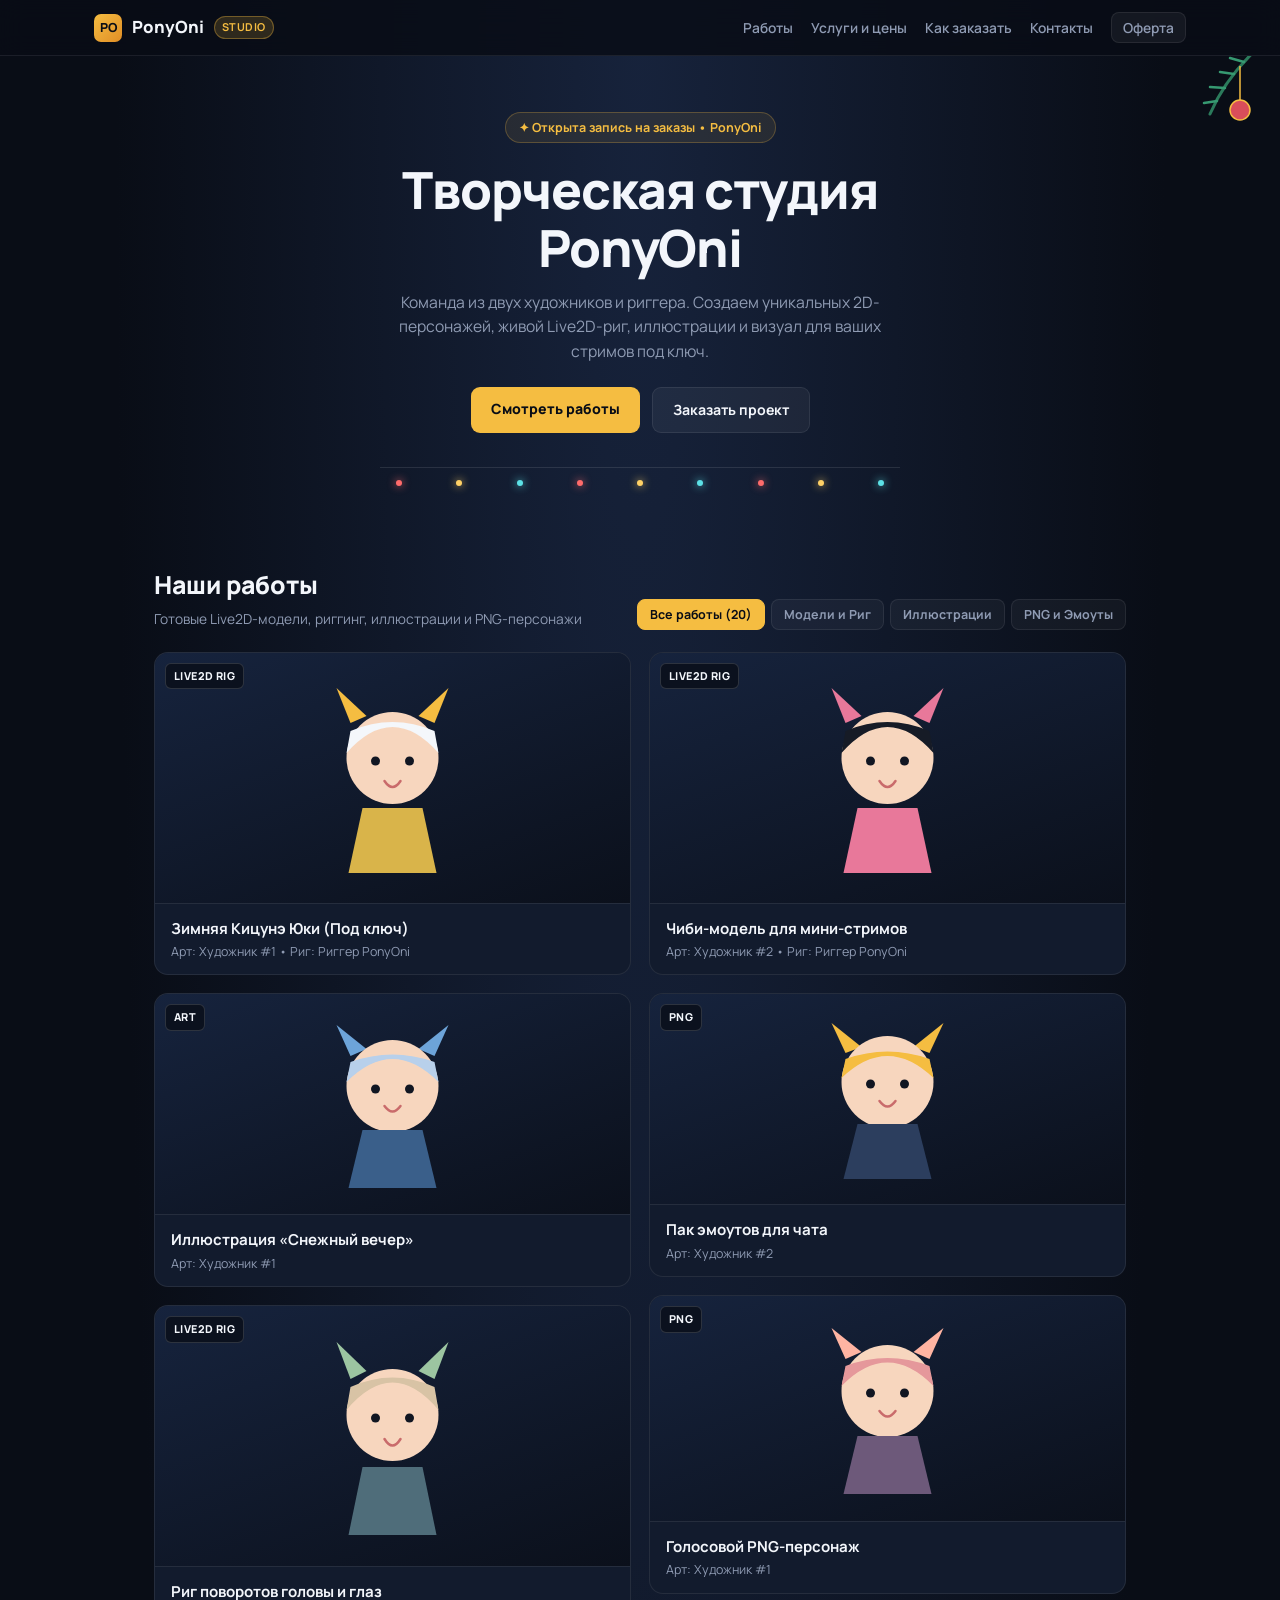
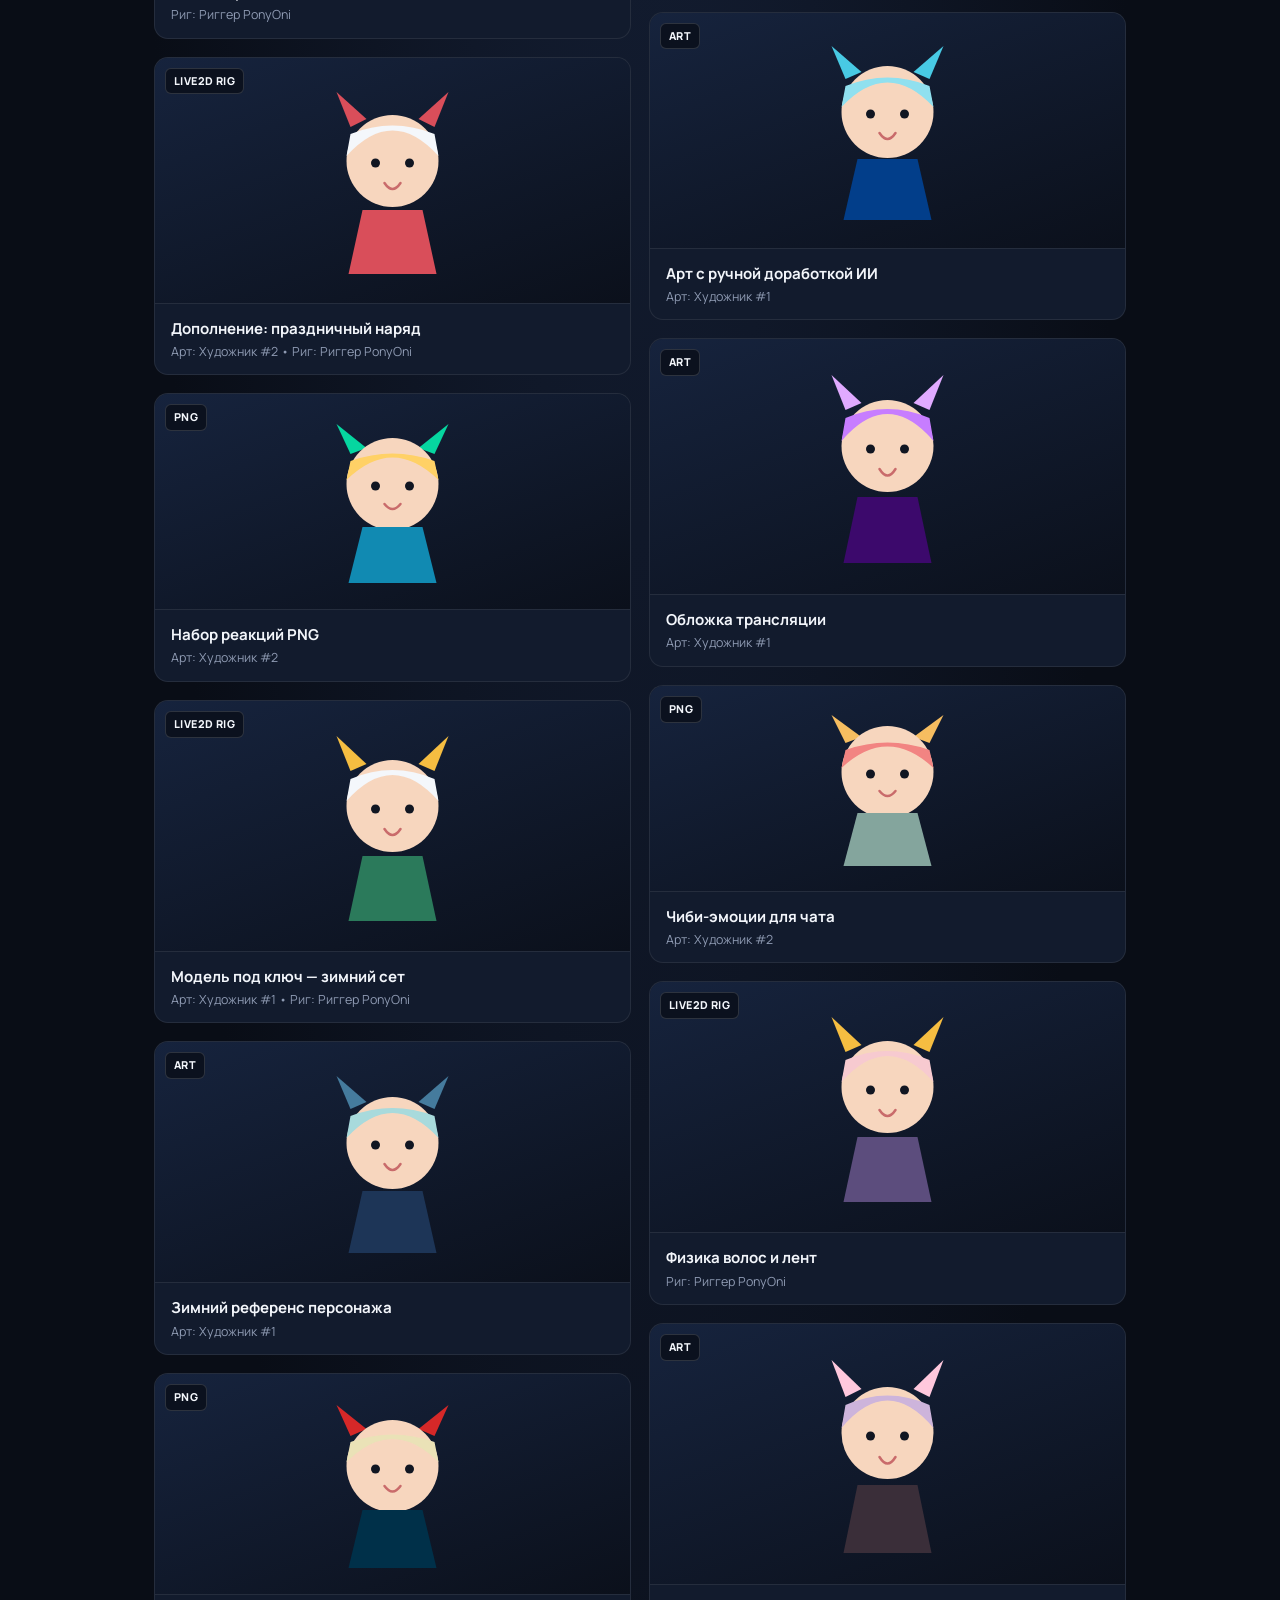
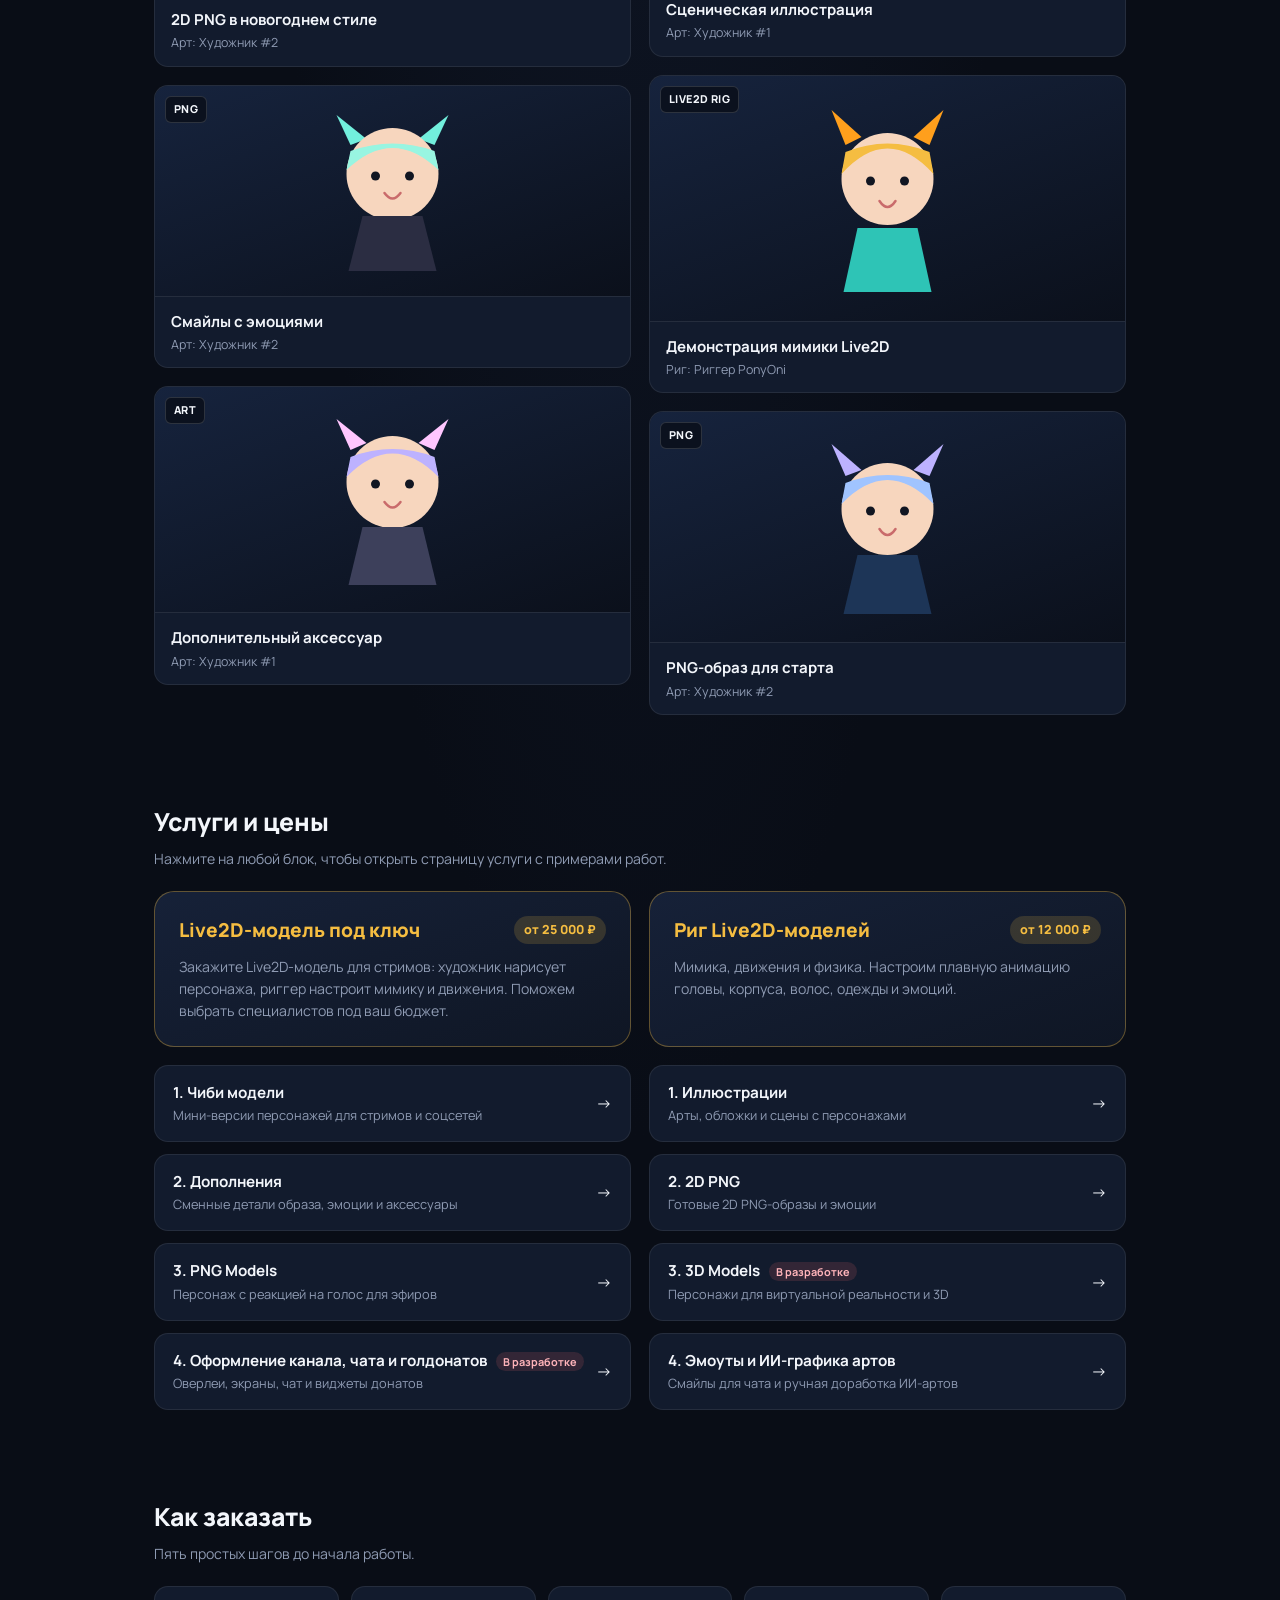
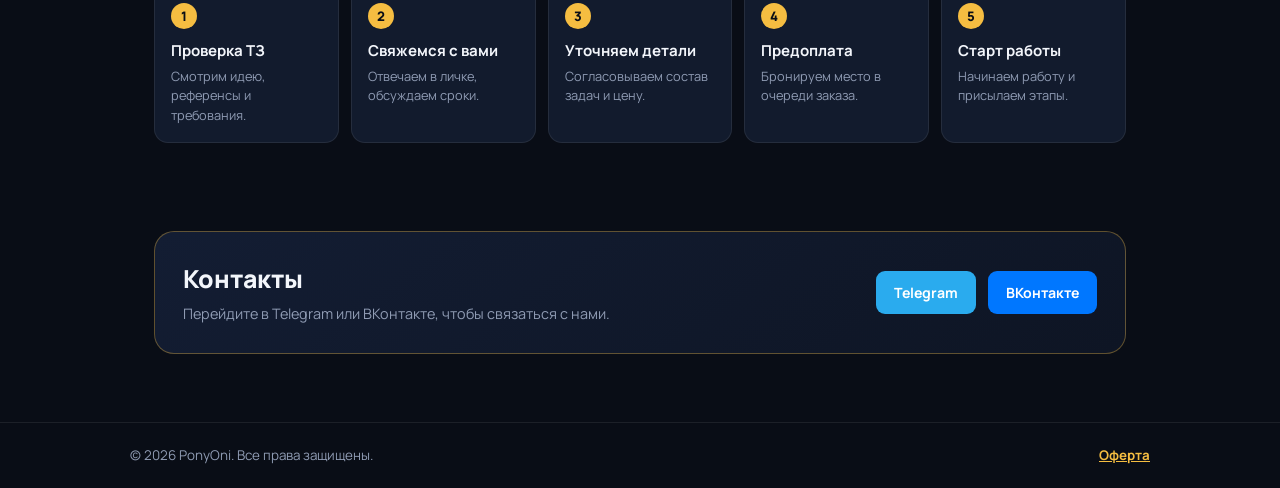
==== commit d913981f: "Изменение палитры и блоков" ====
--- a/index.html
+++ b/index.html
@@ -3,24 +3,22 @@
 <head>
   <meta charset="UTF-8" />
   <meta name="viewport" content="width=device-width, initial-scale=1.0" />
-  <title>PonyOni — Live2D Модели, Риг и Арт</title>
+  <title>PonyOni — Творческая студия VTuber-моделей и рига</title>
   <link rel="preconnect" href="https://fonts.googleapis.com">
   <link rel="preconnect" href="https://fonts.gstatic.com" crossorigin>
   <link href="https://fonts.googleapis.com/css2?family=Manrope:wght@400;500;600;700;800&display=swap" rel="stylesheet">
   <style>
     :root {
-      --bg-main: #091324;
-      --bg-elevated: #0f1d36;
-      --bg-card: #132442;
-      --bg-card-hover: #182d52;
-      --accent-gold: #f5cf87;
-      --accent-gold-soft: rgba(245, 207, 135, 0.16);
-      --accent-pine: #1f5c48;
-      --accent-red: #d94e5a;
-      --text-main: #f4f7fc;
-      --text-muted: #9eb0cc;
-      --border-subtle: rgba(245, 207, 135, 0.18);
-      --shadow-card: 0 12px 30px rgba(3, 8, 18, 0.45);
+      --bg-dark: #090d16;
+      --bg-surface: #0f1624;
+      --bg-card: #121b2d;
+      --bg-card-hover: #172238;
+      --gold: #f5bd41;
+      --gold-dim: rgba(245, 189, 65, 0.16);
+      --text: #f3f6fb;
+      --muted: #8f9bb3;
+      --line: rgba(255, 255, 255, 0.08);
+      --gold-line: rgba(245, 189, 65, 0.35);
       --radius-lg: 20px;
       --radius-md: 14px;
       --radius-sm: 10px;
@@ -31,8 +29,10 @@
 
     body {
       font-family: 'Manrope', sans-serif;
-      background: radial-gradient(circle at top right, #13294d 0%, var(--bg-main) 55%);
-      color: var(--text-main);
+      background:
+        radial-gradient(ellipse at 50% 0%, rgba(28, 43, 74, 0.72) 0%, rgba(9, 13, 22, 0.96) 58%),
+        var(--bg-dark);
+      color: var(--text);
       line-height: 1.55;
       overflow-x: hidden;
     }
@@ -44,16 +44,16 @@
     header {
       position: sticky;
       top: 0;
-      z-index: 50;
-      backdrop-filter: blur(14px);
-      background: rgba(9, 19, 36, 0.82);
-      border-bottom: 1px solid var(--border-subtle);
-    }
-
-    .nav-wrap {
-      max-width: 1120px;
+      z-index: 60;
+      backdrop-filter: blur(12px);
+      background: rgba(9, 13, 22, 0.84);
+      border-bottom: 1px solid var(--line);
+    }
+
+    .header-inner {
+      max-width: 1140px;
       margin: 0 auto;
-      padding: 14px 20px;
+      padding: 12px 24px;
       display: flex;
       align-items: center;
       justify-content: space-between;
@@ -61,417 +61,540 @@
       flex-wrap: wrap;
     }
 
-    .logo {
+    .brand {
       display: inline-flex;
       align-items: center;
-      gap: 8px;
+      gap: 10px;
       font-weight: 800;
-      font-size: 1.25rem;
-      letter-spacing: 0.02em;
-      color: var(--accent-gold);
-    }
-
-    .santa-hat { font-size: 1.1rem; transform: translateY(-4px) rotate(-12deg); }
-
-    nav { display: flex; gap: 18px; flex-wrap: wrap; align-items: center; }
-    nav a, nav button.nav-link {
-      font-size: 0.92rem;
+      font-size: 1.05rem;
+    }
+
+    .brand-badge {
+      width: 28px;
+      height: 28px;
+      border-radius: 7px;
+      background: linear-gradient(135deg, #f5bd41, #e08e26);
+      color: #090d16;
+      font-size: 0.78rem;
+      font-weight: 800;
+      display: grid;
+      place-items: center;
+    }
+
+    .brand-pill {
+      font-size: 0.68rem;
+      font-weight: 700;
+      color: var(--gold);
+      background: var(--gold-dim);
+      border: 1px solid var(--gold-line);
+      padding: 2px 7px;
+      border-radius: 999px;
+      text-transform: uppercase;
+      letter-spacing: 0.04em;
+    }
+
+    nav {
+      display: flex;
+      align-items: center;
+      gap: 18px;
+      flex-wrap: wrap;
+    }
+
+    nav a, nav .nav-btn {
+      font-size: 0.86rem;
       font-weight: 600;
-      color: var(--text-muted);
+      color: var(--muted);
       transition: color 0.2s ease;
     }
-    nav a:hover, nav button.nav-link:hover { color: var(--accent-gold); }
-
-    /* Гирлянда */
-    .garland {
-      display: flex;
-      justify-content: space-around;
+
+    nav a:hover, nav .nav-btn:hover { color: var(--text); }
+
+    .nav-btn {
+      background: rgba(255, 255, 255, 0.05);
+      border: 1px solid var(--line);
+      padding: 5px 11px;
+      border-radius: 8px;
+      color: var(--text);
+    }
+
+    .container {
+      max-width: 1020px;
+      margin: 0 auto;
+      padding: 0 24px;
+    }
+
+    /* Hero */
+    .hero {
+      position: relative;
+      padding: 56px 0 24px;
+      text-align: center;
+      overflow: hidden;
+    }
+
+    .snow-field {
+      position: absolute;
+      inset: 0;
+      pointer-events: none;
+    }
+
+    .flake {
+      position: absolute;
+      top: -10px;
+      width: 4px;
+      height: 4px;
+      border-radius: 50%;
+      background: rgba(255, 255, 255, 0.45);
+      animation: snowFall linear infinite;
+    }
+
+    @keyframes snowFall {
+      to { transform: translateY(420px); opacity: 0.05; }
+    }
+
+    /* Новогодняя веточка и шарик в правом верхнем углу */
+    .corner-decor {
+      position: absolute;
+      top: -6px;
+      right: 18px;
+      z-index: 2;
+      pointer-events: none;
+      animation: sway 4.5s ease-in-out infinite;
+      transform-origin: top right;
+    }
+
+    @keyframes sway {
+      0%, 100% { transform: rotate(0deg); }
+      50% { transform: rotate(2.5deg); }
+    }
+
+    .hero-content {
+      position: relative;
+      z-index: 3;
+      max-width: 680px;
+      margin: 0 auto;
+    }
+
+    .kicker {
+      display: inline-flex;
       align-items: center;
-      padding: 10px 0 22px;
-      position: relative;
-      user-select: none;
-    }
-    .garland::before {
-      content: "";
-      position: absolute;
-      top: 10px;
-      left: 0;
-      right: 0;
-      height: 2px;
-      background: rgba(245, 207, 135, 0.25);
-    }
-    .bulb {
-      width: 11px;
-      height: 15px;
+      gap: 6px;
+      font-size: 0.78rem;
+      font-weight: 700;
+      color: var(--gold);
+      background: rgba(245, 189, 65, 0.09);
+      border: 1px solid rgba(245, 189, 65, 0.25);
+      padding: 5px 13px;
+      border-radius: 999px;
+      margin-bottom: 18px;
+    }
+
+    .hero h1 {
+      font-size: clamp(2.1rem, 4.8vw, 3.2rem);
+      font-weight: 800;
+      letter-spacing: -0.02em;
+      line-height: 1.12;
+      margin-bottom: 14px;
+    }
+
+    .hero p {
+      color: var(--muted);
+      font-size: 0.98rem;
+      max-width: 540px;
+      margin: 0 auto 24px;
+    }
+
+    .hero-buttons {
+      display: flex;
+      justify-content: center;
+      gap: 12px;
+      flex-wrap: wrap;
+    }
+
+    .btn-gold {
+      background: var(--gold);
+      color: #090d16;
+      font-weight: 800;
+      font-size: 0.88rem;
+      padding: 11px 20px;
+      border-radius: 9px;
+      transition: transform 0.2s ease, filter 0.2s ease;
+    }
+    .btn-gold:hover { transform: translateY(-2px); filter: brightness(1.05); }
+
+    .btn-dark {
+      background: rgba(255, 255, 255, 0.05);
+      border: 1px solid var(--line);
+      color: var(--text);
+      font-weight: 700;
+      font-size: 0.88rem;
+      padding: 11px 20px;
+      border-radius: 9px;
+      transition: transform 0.2s ease, background 0.2s ease;
+    }
+    .btn-dark:hover { transform: translateY(-2px); background: rgba(255, 255, 255, 0.09); }
+
+    /* Тонкая гирлянда-разделитель */
+    .string-lights {
+      max-width: 520px;
+      margin: 34px auto 12px;
+      padding-top: 12px;
+      border-top: 1px solid rgba(255, 255, 255, 0.1);
+      display: flex;
+      justify-content: space-between;
+      align-items: center;
+      padding-inline: 16px;
+    }
+
+    .light-dot {
+      width: 6px;
+      height: 6px;
       border-radius: 50%;
-      position: relative;
-      transition: transform 0.2s ease, filter 0.2s ease;
-      animation: twinkle 2.8s infinite ease-in-out;
-    }
-    .bulb:nth-child(3n+1) { background: #ff6b6b; box-shadow: 0 0 10px rgba(255, 107, 107, 0.7); }
-    .bulb:nth-child(3n+2) { background: #ffd166; box-shadow: 0 0 10px rgba(255, 209, 102, 0.7); animation-delay: 0.7s; }
-    .bulb:nth-child(3n)   { background: #5ce1e6; box-shadow: 0 0 10px rgba(92, 225, 230, 0.7); animation-delay: 1.4s; }
-    .bulb:hover { transform: scale(1.35) translateY(2px); filter: brightness(1.3); }
-
-    @keyframes twinkle {
-      0%, 100% { opacity: 0.75; }
+      animation: glow 2.4s infinite ease-in-out;
+    }
+    .light-dot:nth-child(3n+1) { background: #ff6b6b; box-shadow: 0 0 8px #ff6b6b; }
+    .light-dot:nth-child(3n+2) { background: #ffd166; box-shadow: 0 0 8px #ffd166; animation-delay: 0.6s; }
+    .light-dot:nth-child(3n)   { background: #5ce1e6; box-shadow: 0 0 8px #5ce1e6; animation-delay: 1.2s; }
+
+    @keyframes glow {
+      0%, 100% { opacity: 0.55; }
       50% { opacity: 1; }
     }
 
-    .container { max-width: 1120px; margin: 0 auto; padding: 0 20px; }
-    section { padding: 52px 0; }
-
-    .section-head {
+    /* Секции */
+    section { padding: 44px 0; }
+
+    .works-bar {
       display: flex;
       justify-content: space-between;
       align-items: flex-end;
       gap: 16px;
-      margin-bottom: 24px;
+      margin-bottom: 22px;
       flex-wrap: wrap;
     }
-    .section-title { font-size: clamp(1.5rem, 3vw, 2.1rem); font-weight: 800; }
-    .section-sub { color: var(--text-muted); font-size: 0.96rem; max-width: 540px; }
-
-    /* Hero + легкий снег */
-    .hero {
-      position: relative;
-      padding: 68px 0 44px;
-      overflow: hidden;
-    }
-    .snow-layer {
-      position: absolute;
-      inset: 0;
-      pointer-events: none;
-      overflow: hidden;
-    }
-    .snowflake {
-      position: absolute;
-      top: -12px;
-      color: rgba(244, 247, 252, 0.55);
-      font-size: 12px;
-      animation: fall linear infinite;
-    }
-    @keyframes fall {
-      to { transform: translateY(420px) translateX(24px); opacity: 0.15; }
-    }
-
-    .hero-box {
-      position: relative;
-      z-index: 2;
-      background: linear-gradient(135deg, rgba(19, 36, 66, 0.92), rgba(31, 92, 72, 0.28));
-      border: 1px solid var(--border-subtle);
-      border-radius: 24px;
-      padding: clamp(28px, 5vw, 48px);
-      box-shadow: var(--shadow-card);
-    }
-    .badge-team {
-      display: inline-flex;
-      align-items: center;
-      gap: 8px;
-      padding: 6px 14px;
-      border-radius: 999px;
-      background: var(--accent-gold-soft);
-      color: var(--accent-gold);
-      font-size: 0.84rem;
+
+    .works-bar h2 {
+      font-size: 1.55rem;
+      font-weight: 800;
+      margin-bottom: 4px;
+    }
+
+    .works-bar p {
+      color: var(--muted);
+      font-size: 0.86rem;
+    }
+
+    .filter-tabs {
+      display: flex;
+      gap: 6px;
+      flex-wrap: wrap;
+    }
+
+    .tab-btn {
+      font-size: 0.78rem;
       font-weight: 700;
-      margin-bottom: 16px;
-    }
-    .hero h1 {
-      font-size: clamp(2rem, 4.5vw, 3.1rem);
-      line-height: 1.15;
-      font-weight: 800;
-      margin-bottom: 14px;
-    }
-    .hero p {
-      color: var(--text-muted);
-      font-size: 1.05rem;
-      max-width: 680px;
-      margin-bottom: 26px;
-    }
-    .hero-actions { display: flex; gap: 14px; flex-wrap: wrap; }
-
-    .btn-primary {
-      background: var(--accent-gold);
-      color: #091324;
-      font-weight: 800;
-      padding: 13px 22px;
-      border-radius: var(--radius-sm);
-      transition: transform 0.2s ease, filter 0.2s ease;
-    }
-    .btn-primary:hover { transform: translateY(-2px); filter: brightness(1.05); }
-
-    .btn-secondary {
-      background: rgba(255, 255, 255, 0.06);
-      border: 1px solid var(--border-subtle);
-      color: var(--text-main);
-      font-weight: 700;
-      padding: 13px 22px;
-      border-radius: var(--radius-sm);
-      transition: background 0.2s ease, transform 0.2s ease;
-    }
-    .btn-secondary:hover { background: rgba(255, 255, 255, 0.12); transform: translateY(-2px); }
-
-    /* Фильтры портфолио */
-    .filters { display: flex; gap: 8px; flex-wrap: wrap; margin-bottom: 22px; }
-    .filter-btn {
-      padding: 8px 16px;
-      border-radius: 999px;
-      font-size: 0.88rem;
-      font-weight: 700;
-      background: var(--bg-elevated);
-      color: var(--text-muted);
-      border: 1px solid transparent;
+      color: var(--muted);
+      background: rgba(255, 255, 255, 0.04);
+      border: 1px solid var(--line);
+      padding: 6px 12px;
+      border-radius: 8px;
       transition: all 0.2s ease;
     }
-    .filter-btn.active, .filter-btn:hover {
-      color: var(--accent-gold);
-      border-color: var(--border-subtle);
-      background: var(--bg-card);
-    }
-
-    /* Pinterest сетка: 2 колонки по горизонтали, 10 рядов вниз */
-    .pinterest-grid {
+
+    .tab-btn.active {
+      background: var(--gold);
+      color: #090d16;
+      border-color: var(--gold);
+    }
+
+    .tab-btn:hover:not(.active) {
+      color: var(--text);
+      border-color: rgba(255, 255, 255, 0.2);
+    }
+
+    /* 2 колонки по горизонтали, 10 рядов вниз */
+    .masonry-2col {
       display: grid;
       grid-template-columns: repeat(2, 1fr);
-      gap: 20px;
+      gap: 18px;
       align-items: start;
     }
-    .pinterest-col {
+
+    .masonry-col {
       display: flex;
       flex-direction: column;
-      gap: 20px;
-    }
+      gap: 18px;
+    }
+
     @media (max-width: 680px) {
-      .pinterest-grid { grid-template-columns: 1fr; }
-    }
-
-    .work-card {
+      .masonry-2col { grid-template-columns: 1fr; }
+    }
+
+    .art-card {
       background: var(--bg-card);
-      border: 1px solid var(--border-subtle);
+      border: 1px solid var(--line);
       border-radius: var(--radius-md);
       overflow: hidden;
-      transition: transform 0.25s ease, box-shadow 0.25s ease, border-color 0.25s ease;
       cursor: pointer;
-    }
-    .work-card:hover {
+      transition: transform 0.22s ease, border-color 0.22s ease, box-shadow 0.22s ease;
+    }
+
+    .art-card:hover {
       transform: translateY(-4px);
-      border-color: rgba(245, 207, 135, 0.45);
-      box-shadow: 0 14px 28px rgba(0, 0, 0, 0.45), 0 0 18px rgba(245, 207, 135, 0.12);
-    }
-
-    .work-thumb {
+      border-color: var(--gold-line);
+      box-shadow: 0 14px 28px rgba(0, 0, 0, 0.45);
+    }
+
+    .art-preview {
       position: relative;
       width: 100%;
-      display: flex;
-      align-items: center;
-      justify-content: center;
       overflow: hidden;
-      background: #0b172c;
-    }
-    .work-thumb img, .work-thumb svg {
-      width: 100%;
-      height: 100%;
-      object-fit: cover;
-      transition: transform 0.35s ease;
-    }
-    .work-card:hover .work-thumb img,
-    .work-card:hover .work-thumb svg {
-      transform: scale(1.03);
-    }
-
-    .live2d-idle {
-      animation: breathe 3.2s ease-in-out infinite;
-      transform-origin: center bottom;
-    }
-    @keyframes breathe {
-      0%, 100% { transform: scaleY(1) translateY(0); }
-      50% { transform: scaleY(1.02) translateY(-3px); }
-    }
-
-    .work-tag {
+    }
+
+    .art-chip {
       position: absolute;
       top: 10px;
       left: 10px;
-      background: rgba(9, 19, 36, 0.85);
-      border: 1px solid rgba(245, 207, 135, 0.35);
-      color: var(--accent-gold);
-      font-size: 0.75rem;
+      z-index: 2;
+      font-size: 0.68rem;
+      font-weight: 800;
+      text-transform: uppercase;
+      letter-spacing: 0.04em;
+      padding: 4px 8px;
+      border-radius: 6px;
+      background: rgba(9, 13, 22, 0.75);
+      border: 1px solid rgba(255, 255, 255, 0.14);
+      color: var(--text);
+    }
+
+    .live-motion {
+      animation: liveFloat 3s ease-in-out infinite;
+      transform-origin: center bottom;
+    }
+
+    @keyframes liveFloat {
+      0%, 100% { transform: translateY(0) scaleY(1); }
+      50% { transform: translateY(-3px) scaleY(1.018); }
+    }
+
+    .art-footer {
+      padding: 13px 16px;
+      border-top: 1px solid var(--line);
+    }
+
+    .art-title {
+      font-size: 0.94rem;
       font-weight: 700;
+      margin-bottom: 2px;
+    }
+
+    .art-credit {
+      font-size: 0.78rem;
+      color: var(--muted);
+    }
+
+    /* Услуги */
+    .sec-title {
+      font-size: 1.55rem;
+      font-weight: 800;
+      margin-bottom: 6px;
+    }
+
+    .sec-sub {
+      color: var(--muted);
+      font-size: 0.88rem;
+      margin-bottom: 22px;
+    }
+
+    .main-pair {
+      display: grid;
+      grid-template-columns: repeat(2, 1fr);
+      gap: 18px;
+      margin-bottom: 18px;
+    }
+
+    @media (max-width: 740px) {
+      .main-pair { grid-template-columns: 1fr; }
+    }
+
+    .big-service {
+      background: linear-gradient(160deg, #162138, #0f1624);
+      border: 1px solid var(--gold-line);
+      border-radius: var(--radius-lg);
+      padding: 24px;
+      cursor: pointer;
+      transition: transform 0.2s ease, border-color 0.2s ease;
+    }
+
+    .big-service:hover {
+      transform: translateY(-3px);
+      border-color: var(--gold);
+    }
+
+    .big-top {
+      display: flex;
+      justify-content: space-between;
+      align-items: flex-start;
+      gap: 10px;
+      margin-bottom: 10px;
+    }
+
+    .big-service h3 {
+      font-size: 1.2rem;
+      font-weight: 800;
+      color: var(--gold);
+    }
+
+    .price-tag {
+      background: var(--gold-dim);
+      color: var(--gold);
+      font-size: 0.78rem;
+      font-weight: 800;
       padding: 4px 10px;
       border-radius: 999px;
-    }
-
-    .work-meta {
-      padding: 14px 16px;
+      white-space: nowrap;
+    }
+
+    .big-service p {
+      font-size: 0.88rem;
+      color: var(--muted);
+    }
+
+    .small-cols {
+      display: grid;
+      grid-template-columns: repeat(2, 1fr);
+      gap: 18px;
+    }
+
+    @media (max-width: 700px) {
+      .small-cols { grid-template-columns: 1fr; }
+    }
+
+    .col-stack {
+      display: flex;
+      flex-direction: column;
+      gap: 12px;
+    }
+
+    .small-service {
+      background: var(--bg-card);
+      border: 1px solid var(--line);
+      border-radius: var(--radius-md);
+      padding: 15px 18px;
       display: flex;
       justify-content: space-between;
       align-items: center;
-      gap: 10px;
-    }
-    .work-title { font-weight: 700; font-size: 0.98rem; }
-    .work-sub { font-size: 0.82rem; color: var(--text-muted); }
-
-    /* Услуги и цены */
-    .main-services {
+      gap: 12px;
+      cursor: pointer;
+      transition: transform 0.2s ease, background 0.2s ease, border-color 0.2s ease;
+    }
+
+    .small-service:hover {
+      transform: translateY(-2px);
+      background: var(--bg-card-hover);
+      border-color: var(--gold-line);
+    }
+
+    .small-service h4 {
+      font-size: 0.95rem;
+      font-weight: 700;
+      margin-bottom: 2px;
+    }
+
+    .small-service p {
+      font-size: 0.8rem;
+      color: var(--muted);
+    }
+
+    .wip-pill {
+      font-size: 0.68rem;
+      font-weight: 700;
+      color: #ffb4ba;
+      background: rgba(255, 107, 107, 0.14);
+      padding: 2px 7px;
+      border-radius: 999px;
+      margin-left: 6px;
+    }
+
+    /* Как заказать */
+    .steps-row {
       display: grid;
-      grid-template-columns: repeat(2, 1fr);
-      gap: 20px;
-      margin-bottom: 22px;
-    }
-    @media (max-width: 780px) {
-      .main-services { grid-template-columns: 1fr; }
-    }
-
-    .service-hero-card {
-      background: linear-gradient(155deg, #162a4d, #11203b);
-      border: 1px solid rgba(245, 207, 135, 0.32);
+      grid-template-columns: repeat(5, 1fr);
+      gap: 12px;
+    }
+
+    @media (max-width: 920px) {
+      .steps-row { grid-template-columns: repeat(2, 1fr); }
+    }
+    @media (max-width: 520px) {
+      .steps-row { grid-template-columns: 1fr; }
+    }
+
+    .step-box {
+      background: var(--bg-card);
+      border: 1px solid var(--line);
+      border-radius: var(--radius-md);
+      padding: 16px;
+    }
+
+    .step-n {
+      width: 26px;
+      height: 26px;
+      border-radius: 50%;
+      background: var(--gold);
+      color: #090d16;
+      font-size: 0.82rem;
+      font-weight: 800;
+      display: grid;
+      place-items: center;
+      margin-bottom: 10px;
+    }
+
+    .step-box h3 { font-size: 0.94rem; font-weight: 700; margin-bottom: 4px; }
+    .step-box p { font-size: 0.8rem; color: var(--muted); }
+
+    /* Контакты */
+    .contact-panel {
+      background: linear-gradient(145deg, #131d33, #0e1524);
+      border: 1px solid var(--gold-line);
       border-radius: var(--radius-lg);
-      padding: 26px;
-      display: flex;
-      flex-direction: column;
-      justify-content: space-between;
-      gap: 18px;
-      transition: transform 0.22s ease, border-color 0.22s ease;
-      cursor: pointer;
-    }
-    .service-hero-card:hover {
-      transform: translateY(-4px);
-      border-color: var(--accent-gold);
-    }
-    .service-top { display: flex; justify-content: space-between; align-items: flex-start; gap: 12px; }
-    .service-hero-card h3 { font-size: 1.35rem; font-weight: 800; color: var(--accent-gold); }
-    .price-pill {
-      background: var(--accent-gold-soft);
-      color: var(--accent-gold);
-      font-weight: 800;
-      font-size: 0.86rem;
-      padding: 6px 12px;
-      border-radius: 999px;
-      white-space: nowrap;
-    }
-    .service-hero-card p { color: var(--text-muted); font-size: 0.95rem; }
-    .service-link { font-weight: 700; font-size: 0.9rem; color: var(--accent-gold); }
-
-    .sub-services-grid {
-      display: grid;
-      grid-template-columns: repeat(2, 1fr);
-      gap: 20px;
-    }
-    @media (max-width: 720px) {
-      .sub-services-grid { grid-template-columns: 1fr; }
-    }
-
-    .sub-col { display: flex; flex-direction: column; gap: 14px; }
-
-    .mini-service {
-      background: var(--bg-card);
-      border: 1px solid var(--border-subtle);
-      border-radius: var(--radius-md);
-      padding: 18px 20px;
+      padding: 28px;
       display: flex;
       justify-content: space-between;
       align-items: center;
-      gap: 14px;
-      transition: transform 0.2s ease, background 0.2s ease, border-color 0.2s ease;
-      cursor: pointer;
-    }
-    .mini-service:hover {
-      transform: translateY(-3px);
-      background: var(--bg-card-hover);
-      border-color: rgba(245, 207, 135, 0.45);
-    }
-    .mini-service h4 { font-size: 1.02rem; font-weight: 700; margin-bottom: 4px; }
-    .mini-service p { font-size: 0.86rem; color: var(--text-muted); }
-    .dev-tag {
-      display: inline-block;
-      margin-left: 8px;
-      font-size: 0.72rem;
-      font-weight: 700;
-      padding: 2px 8px;
-      border-radius: 999px;
-      background: rgba(217, 78, 90, 0.18);
-      color: #ff9aa2;
-      vertical-align: middle;
-    }
-
-    /* Как заказать */
-    .steps-grid {
-      display: grid;
-      grid-template-columns: repeat(5, 1fr);
-      gap: 14px;
-    }
-    @media (max-width: 960px) {
-      .steps-grid { grid-template-columns: repeat(2, 1fr); }
-    }
-    @media (max-width: 540px) {
-      .steps-grid { grid-template-columns: 1fr; }
-    }
-
-    .step-card {
-      background: var(--bg-card);
-      border: 1px solid var(--border-subtle);
-      border-radius: var(--radius-md);
-      padding: 18px;
-    }
-    .step-num {
-      width: 30px;
-      height: 30px;
-      border-radius: 50%;
-      background: var(--accent-gold);
-      color: #091324;
-      font-weight: 800;
-      font-size: 0.9rem;
-      display: grid;
-      place-items: center;
-      margin-bottom: 12px;
-    }
-    .step-card h3 { font-size: 1rem; font-weight: 700; margin-bottom: 6px; }
-    .step-card p { font-size: 0.85rem; color: var(--text-muted); }
-
-    /* Контакты и футер */
-    .contacts-box {
-      background: linear-gradient(135deg, rgba(19, 36, 66, 0.95), rgba(31, 92, 72, 0.35));
-      border: 1px solid var(--border-subtle);
-      border-radius: var(--radius-lg);
-      padding: 32px;
-      display: flex;
-      justify-content: space-between;
-      align-items: center;
-      gap: 20px;
+      gap: 18px;
       flex-wrap: wrap;
     }
-    .contact-btns { display: flex; gap: 12px; flex-wrap: wrap; }
+
+    .social-group { display: flex; gap: 12px; flex-wrap: wrap; }
 
     .btn-tg {
       background: #2aabee;
       color: #fff;
       font-weight: 700;
-      padding: 12px 20px;
-      border-radius: var(--radius-sm);
-      display: inline-flex;
-      align-items: center;
-      gap: 8px;
-    }
+      font-size: 0.88rem;
+      padding: 11px 18px;
+      border-radius: 9px;
+    }
+
     .btn-vk {
       background: #0077ff;
       color: #fff;
       font-weight: 700;
-      padding: 12px 20px;
-      border-radius: var(--radius-sm);
-      display: inline-flex;
-      align-items: center;
-      gap: 8px;
+      font-size: 0.88rem;
+      padding: 11px 18px;
+      border-radius: 9px;
     }
 
     footer {
-      border-top: 1px solid var(--border-subtle);
-      padding: 24px 20px;
-      margin-top: 32px;
-      color: var(--text-muted);
-      font-size: 0.88rem;
-    }
-    .footer-inner {
-      max-width: 1120px;
+      border-top: 1px solid var(--line);
+      padding: 22px 24px;
+      margin-top: 24px;
+      color: var(--muted);
+      font-size: 0.84rem;
+    }
+
+    .footer-box {
+      max-width: 1020px;
       margin: 0 auto;
       display: flex;
       justify-content: space-between;
@@ -479,211 +602,199 @@
       gap: 12px;
       flex-wrap: wrap;
     }
-    .footer-inner button { color: var(--accent-gold); font-weight: 700; text-decoration: underline; }
-
-    /* Внутренняя страница услуги + Модалка */
-    .overlay {
+
+    .footer-box button {
+      color: var(--gold);
+      font-weight: 700;
+      text-decoration: underline;
+    }
+
+    /* Модальное окно */
+    .modal-backdrop {
       position: fixed;
       inset: 0;
-      background: rgba(5, 11, 22, 0.82);
-      backdrop-filter: blur(8px);
+      background: rgba(4, 7, 13, 0.82);
+      backdrop-filter: blur(7px);
       z-index: 100;
       display: none;
       align-items: center;
       justify-content: center;
       padding: 20px;
+    }
+
+    .modal-backdrop.open { display: flex; }
+
+    .modal-card {
+      background: var(--bg-surface);
+      border: 1px solid var(--gold-line);
+      border-radius: var(--radius-lg);
+      max-width: 720px;
+      width: 100%;
+      max-height: 86vh;
       overflow-y: auto;
-    }
-    .overlay.open { display: flex; }
-
-    .modal-panel {
-      background: var(--bg-elevated);
-      border: 1px solid var(--border-subtle);
-      border-radius: var(--radius-lg);
-      max-width: 780px;
-      width: 100%;
-      max-height: 88vh;
-      overflow-y: auto;
-      padding: 28px;
-      box-shadow: var(--shadow-card);
-    }
-    .modal-head {
+      padding: 26px;
+    }
+
+    .modal-top {
       display: flex;
       justify-content: space-between;
-      align-items: center;
+      align-items: flex-start;
       gap: 12px;
-      margin-bottom: 18px;
-    }
-    .close-btn {
-      width: 36px;
-      height: 36px;
-      border-radius: 50%;
-      background: rgba(255, 255, 255, 0.08);
-      font-size: 1.2rem;
+      margin-bottom: 14px;
+    }
+
+    .x-btn {
+      width: 34px;
+      height: 34px;
+      border-radius: 8px;
+      background: rgba(255, 255, 255, 0.06);
+      font-size: 1.1rem;
       display: grid;
       place-items: center;
     }
-    .close-btn:hover { background: rgba(255, 255, 255, 0.16); }
-
-    .service-samples {
+    .x-btn:hover { background: rgba(255, 255, 255, 0.14); }
+
+    .sample-grid {
       display: grid;
       grid-template-columns: repeat(2, 1fr);
-      gap: 14px;
-      margin: 18px 0 22px;
-    }
-    @media (max-width: 560px) {
-      .service-samples { grid-template-columns: 1fr; }
-    }
-    .sample-box {
+      gap: 12px;
+      margin: 16px 0 20px;
+    }
+    @media (max-width: 540px) {
+      .sample-grid { grid-template-columns: 1fr; }
+    }
+
+    .sample-item {
       background: var(--bg-card);
-      border: 1px solid var(--border-subtle);
+      border: 1px solid var(--line);
       border-radius: var(--radius-sm);
       padding: 12px;
     }
-    .sample-box strong { display: block; font-size: 0.92rem; margin-bottom: 4px; }
-    .sample-box span { font-size: 0.8rem; color: var(--text-muted); }
+    .sample-item strong { display: block; font-size: 0.9rem; margin-bottom: 3px; }
+    .sample-item span { font-size: 0.78rem; color: var(--muted); }
   </style>
 </head>
 <body>
 
   <header>
-    <div class="nav-wrap">
-      <a href="#top" class="logo">
-        <span class="santa-hat">🎅</span>
+    <div class="header-inner">
+      <a href="#top" class="brand">
+        <span class="brand-badge">PO</span>
         <span>PonyOni</span>
+        <span class="brand-pill">Studio</span>
       </a>
       <nav>
         <a href="#works">Работы</a>
         <a href="#services">Услуги и цены</a>
         <a href="#order">Как заказать</a>
         <a href="#contacts">Контакты</a>
-        <button class="nav-link" onclick="openOffer()">Оферта</button>
+        <button class="nav-btn" onclick="openOffer()">Оферта</button>
       </nav>
     </div>
   </header>
 
-  <div class="container">
-    <div class="garland" aria-hidden="true">
-      <span class="bulb"></span><span class="bulb"></span><span class="bulb"></span>
-      <span class="bulb"></span><span class="bulb"></span><span class="bulb"></span>
-      <span class="bulb"></span><span class="bulb"></span><span class="bulb"></span>
-      <span class="bulb"></span><span class="bulb"></span><span class="bulb"></span>
-    </div>
-  </div>
-
-  <!-- 1. Короткое представление -->
   <section class="hero" id="top">
-    <div class="snow-layer" id="snowLayer" aria-hidden="true"></div>
-    <div class="container">
-      <div class="hero-box">
-        <div class="badge-team">❄️ Команда PonyOni • 2 художника + 1 риггер</div>
-        <h1>VTuber-модели, живой риг и иллюстрации в уютной подаче</h1>
-        <p>
-          Мы — творческая команда <strong>PonyOni</strong>. Создаем модели под ключ, чиби, PNG-модели,
-          эмоуты, иллюстрации и дополнения, а также берем на себя риг Live2D. В разработке —
-          3D-модели и оформление стримов, чатов и донатов.
-        </p>
-        <div class="hero-actions">
-          <a href="#works" class="btn-primary">Смотреть работы</a>
-          <a href="#contacts" class="btn-secondary">Связаться с нами</a>
-        </div>
+    <div class="snow-field" id="snowField" aria-hidden="true"></div>
+
+    <!-- Новогодняя веточка и шарик в правом верхнем углу -->
+    <svg class="corner-decor" width="110" height="125" viewBox="0 0 110 125" fill="none" xmlns="http://www.w3.org/2000/svg" aria-hidden="true">
+      <path d="M108 -4C88 14 70 36 58 64" stroke="#2b7a5b" stroke-width="3" stroke-linecap="round"/>
+      <path d="M92 12L78 8M82 24L68 22M73 38L58 37M65 51L52 53" stroke="#369971" stroke-width="2.5" stroke-linecap="round"/>
+      <line x1="88" y1="16" x2="88" y2="52" stroke="#f5bd41" stroke-width="1.5"/>
+      <circle cx="88" cy="60" r="10" fill="#d94e5a" stroke="#f5bd41" stroke-width="1.5"/>
+    </svg>
+
+    <div class="container hero-content">
+      <div class="kicker">✦ Открыта запись на заказы • PonyOni</div>
+      <h1>Творческая студия PonyOni</h1>
+      <p>
+        Команда из двух художников и риггера. Создаем уникальных 2D-персонажей,
+        живой Live2D-риг, иллюстрации и визуал для ваших стримов под ключ.
+      </p>
+      <div class="hero-buttons">
+        <a href="#works" class="btn-gold">Смотреть работы</a>
+        <a href="#contacts" class="btn-dark">Заказать проект</a>
+      </div>
+
+      <div class="string-lights" aria-hidden="true">
+        <span class="light-dot"></span><span class="light-dot"></span><span class="light-dot"></span>
+        <span class="light-dot"></span><span class="light-dot"></span><span class="light-dot"></span>
+        <span class="light-dot"></span><span class="light-dot"></span><span class="light-dot"></span>
       </div>
     </div>
   </section>
 
-  <!-- 2. Портфолио: 2 колонки по горизонтали, 10 рядов вниз (20 работ) -->
+  <!-- 2 колонки по горизонтали, 10 рядов вниз (20 работ) -->
   <section id="works">
     <div class="container">
-      <div class="section-head">
+      <div class="works-bar">
         <div>
-          <h2 class="section-title">Работы</h2>
-          <p class="section-sub">Портфолио студии: 2 колонки и 10 рядов в стиле Pinterest — PNG, арты и Live2D-риг.</p>
+          <h2>Наши работы</h2>
+          <p>Готовые Live2D-модели, риггинг, иллюстрации и PNG-персонажи</p>
+        </div>
+        <div class="filter-tabs">
+          <button class="tab-btn active" data-filter="all">Все работы (20)</button>
+          <button class="tab-btn" data-filter="live2d">Модели и Риг</button>
+          <button class="tab-btn" data-filter="art">Иллюстрации</button>
+          <button class="tab-btn" data-filter="png">PNG и Эмоуты</button>
         </div>
       </div>
 
-      <div class="filters">
-        <button class="filter-btn active" data-filter="all">Все работы</button>
-        <button class="filter-btn" data-filter="live2d">Live2D Риг</button>
-        <button class="filter-btn" data-filter="png">PNG и Эмоуты</button>
-        <button class="filter-btn" data-filter="art">Иллюстрации</button>
-      </div>
-
-      <div class="pinterest-grid" id="pinterestGrid">
-        <div class="pinterest-col" id="colLeft"></div>
-        <div class="pinterest-col" id="colRight"></div>
+      <div class="masonry-2col">
+        <div class="masonry-col" id="leftCol"></div>
+        <div class="masonry-col" id="rightCol"></div>
       </div>
     </div>
   </section>
 
-  <div class="container">
-    <div class="garland" aria-hidden="true">
-      <span class="bulb"></span><span class="bulb"></span><span class="bulb"></span>
-      <span class="bulb"></span><span class="bulb"></span><span class="bulb"></span>
-      <span class="bulb"></span><span class="bulb"></span><span class="bulb"></span>
-      <span class="bulb"></span><span class="bulb"></span><span class="bulb"></span>
-    </div>
-  </div>
-
-  <!-- 3. Услуги и цены -->
+  <!-- Услуги и цены -->
   <section id="services">
     <div class="container">
-      <div class="section-head">
-        <div>
-          <h2 class="section-title">Услуги и цены</h2>
-          <p class="section-sub">Нажмите на любой блок, чтобы открыть страницу услуги с примерами работ и деталями.</p>
+      <h2 class="sec-title">Услуги и цены</h2>
+      <p class="sec-sub">Нажмите на любой блок, чтобы открыть страницу услуги с примерами работ.</p>
+
+      <div class="main-pair">
+        <div class="big-service" onclick="openService('turnkey')">
+          <div class="big-top">
+            <h3>Live2D-модель под ключ</h3>
+            <span class="price-tag">от 25 000 ₽</span>
+          </div>
+          <p>
+            Закажите Live2D-модель для стримов: художник нарисует персонажа, риггер настроит мимику и движения.
+            Поможем выбрать специалистов под ваш бюджет.
+          </p>
+        </div>
+
+        <div class="big-service" onclick="openService('rig')">
+          <div class="big-top">
+            <h3>Риг Live2D-моделей</h3>
+            <span class="price-tag">от 12 000 ₽</span>
+          </div>
+          <p>
+            Мимика, движения и физика. Настроим плавную анимацию головы, корпуса, волос, одежды и эмоций.
+          </p>
         </div>
       </div>
 
-      <!-- Главные два блока -->
-      <div class="main-services">
-        <div class="service-hero-card" onclick="openService('turnkey')">
-          <div>
-            <div class="service-top">
-              <h3>Live2D-модель под ключ</h3>
-              <span class="price-pill">от 25 000 ₽</span>
-            </div>
-            <p style="margin-top: 10px;">
-              Закажите Live2D-модель для стримов: художник нарисует персонажа, риггер настроит мимику и движения.
-              Поможем выбрать специалистов под ваш бюджет.
-            </p>
-          </div>
-          <div class="service-link">Открыть страницу услуги →</div>
-        </div>
-
-        <div class="service-hero-card" onclick="openService('rig')">
-          <div>
-            <div class="service-top">
-              <h3>Риг Live2D-моделей</h3>
-              <span class="price-pill">от 12 000 ₽</span>
-            </div>
-            <p style="margin-top: 10px;">
-              Мимика, движения и физика. Настроим плавную анимацию головы, корпуса, волос, одежды и выражений лица.
-            </p>
-          </div>
-          <div class="service-link">Открыть страницу услуги →</div>
-        </div>
-      </div>
-
-      <!-- Маленькие блоки снизу: левая и правая колонки по 4 блока -->
-      <div class="sub-services-grid">
-        <div class="sub-col">
-          <div class="mini-service" onclick="openService('chibi')">
+      <div class="small-cols">
+        <div class="col-stack">
+          <div class="small-service" onclick="openService('chibi')">
             <div>
               <h4>1. Чиби модели</h4>
-              <p>Милые мини-версии персонажей для стримов и контента</p>
+              <p>Мини-версии персонажей для стримов и соцсетей</p>
             </div>
             <span>→</span>
           </div>
 
-          <div class="mini-service" onclick="openService('addons')">
+          <div class="small-service" onclick="openService('addons')">
             <div>
               <h4>2. Дополнения</h4>
-              <p>Сменные прически, наряды, аксессуары и детали образа</p>
+              <p>Сменные детали образа, эмоции и аксессуары</p>
             </div>
             <span>→</span>
           </div>
 
-          <div class="mini-service" onclick="openService('png-left')">
+          <div class="small-service" onclick="openService('png-models')">
             <div>
               <h4>3. PNG Models</h4>
               <p>Персонаж с реакцией на голос для эфиров</p>
@@ -691,44 +802,44 @@
             <span>→</span>
           </div>
 
-          <div class="mini-service" onclick="openService('stream-ui')">
+          <div class="small-service" onclick="openService('stream-pack')">
             <div>
-              <h4>4. Оформление канала, чата и голдонатов <span class="dev-tag">В разработке</span></h4>
-              <p>Оверлеи, экраны, стиль чата и оповещений</p>
+              <h4>4. Оформление канала, чата и голдонатов <span class="wip-pill">В разработке</span></h4>
+              <p>Оверлеи, экраны, чат и виджеты донатов</p>
             </div>
             <span>→</span>
           </div>
         </div>
 
-        <div class="sub-col">
-          <div class="mini-service" onclick="openService('illustrations')">
+        <div class="col-stack">
+          <div class="small-service" onclick="openService('illustrations')">
             <div>
               <h4>1. Иллюстрации</h4>
-              <p>Арты, обложки, референсы и сцены с персонажами</p>
+              <p>Арты, обложки и сцены с персонажами</p>
             </div>
             <span>→</span>
           </div>
 
-          <div class="mini-service" onclick="openService('png-right')">
+          <div class="small-service" onclick="openService('2d-png')">
             <div>
               <h4>2. 2D PNG</h4>
-              <p>Готовые PNG-образы и эмоции для быстрого старта</p>
+              <p>Готовые 2D PNG-образы и эмоции</p>
             </div>
             <span>→</span>
           </div>
 
-          <div class="mini-service" onclick="openService('3d-models')">
+          <div class="small-service" onclick="openService('3d-models')">
             <div>
-              <h4>3. 3D Models <span class="dev-tag">В разработке</span></h4>
-              <p>Персонажи для 3D-сцен и виртуальной реальности</p>
+              <h4>3. 3D Models <span class="wip-pill">В разработке</span></h4>
+              <p>Персонажи для виртуальной реальности и 3D</p>
             </div>
             <span>→</span>
           </div>
 
-          <div class="mini-service" onclick="openService('emotes-ai')">
+          <div class="small-service" onclick="openService('emotes-ai')">
             <div>
               <h4>4. Эмоуты и ИИ-графика артов</h4>
-              <p>Смайлы для чата и доработка ИИ-артов вручную</p>
+              <p>Смайлы для чата и ручная доработка ИИ-артов</p>
             </div>
             <span>→</span>
           </div>
@@ -737,334 +848,308 @@
     </div>
   </section>
 
-  <!-- 4. Как заказать -->
+  <!-- Как заказать -->
   <section id="order">
     <div class="container">
-      <div class="section-head">
-        <div>
-          <h2 class="section-title">Как заказать</h2>
-          <p class="section-sub">Прозрачный процесс от идеи до старта работы над вашим заказом.</p>
-        </div>
-      </div>
-
-      <div class="steps-grid">
-        <div class="step-card">
-          <div class="step-num">1</div>
+      <h2 class="sec-title">Как заказать</h2>
+      <p class="sec-sub">Пять простых шагов до начала работы.</p>
+
+      <div class="steps-row">
+        <div class="step-box">
+          <div class="step-n">1</div>
           <h3>Проверка ТЗ</h3>
-          <p>Изучаем описание персонажа, референсы и ваши пожелания.</p>
-        </div>
-        <div class="step-card">
-          <div class="step-num">2</div>
+          <p>Смотрим идею, референсы и требования.</p>
+        </div>
+        <div class="step-box">
+          <div class="step-n">2</div>
           <h3>Свяжемся с вами</h3>
-          <p>Отвечаем в личных сообщениях, уточняем сроки и команду.</p>
-        </div>
-        <div class="step-card">
-          <div class="step-num">3</div>
+          <p>Отвечаем в личке, обсуждаем сроки.</p>
+        </div>
+        <div class="step-box">
+          <div class="step-n">3</div>
           <h3>Уточняем детали</h3>
-          <p>Согласовываем состав работы, правки и итоговую цену.</p>
-        </div>
-        <div class="step-card">
-          <div class="step-num">4</div>
+          <p>Согласовываем состав задач и цену.</p>
+        </div>
+        <div class="step-box">
+          <div class="step-n">4</div>
           <h3>Предоплата</h3>
-          <p>Фиксируем место в очереди после внесения предоплаты.</p>
-        </div>
-        <div class="step-card">
-          <div class="step-num">5</div>
+          <p>Бронируем место в очереди заказа.</p>
+        </div>
+        <div class="step-box">
+          <div class="step-n">5</div>
           <h3>Старт работы</h3>
-          <p>Приступаем к созданию и присылаем этапы на проверку.</p>
+          <p>Начинаем работу и присылаем этапы.</p>
         </div>
       </div>
     </div>
   </section>
 
-  <!-- 5. Контакты -->
+  <!-- Контакты -->
   <section id="contacts">
     <div class="container">
-      <div class="contacts-box">
+      <div class="contact-panel">
         <div>
-          <h2 class="section-title" style="margin-bottom: 6px;">Контакты</h2>
-          <p class="section-sub">Выберите удобную площадку — перейдите в Telegram или ВКонтакте, чтобы написать нам.</p>
-        </div>
-        <div class="contact-btns">
-          <!-- Замени ссылку на свой реальный Telegram -->
-          <a href="https://t.me/ponyonistudio" target="_blank" rel="noopener" class="btn-tg">✈️ Написать в Telegram</a>
-          <!-- Замени ссылку на свой реальный VK -->
-          <a href="https://vk.com/ponyonistudio" target="_blank" rel="noopener" class="btn-vk">💙 Написать ВКонтакте</a>
+          <h2 class="sec-title" style="margin-bottom: 4px;">Контакты</h2>
+          <p style="color: var(--muted); font-size: 0.9rem;">Перейдите в Telegram или ВКонтакте, чтобы связаться с нами.</p>
+        </div>
+        <div class="social-group">
+          <a href="https://t.me/PonyOni" target="_blank" rel="noopener" class="btn-tg">Telegram</a>
+          <a href="https://vk.ru/club240301955" target="_blank" rel="noopener" class="btn-vk">ВКонтакте</a>
         </div>
       </div>
     </div>
   </section>
 
   <footer>
-    <div class="footer-inner">
+    <div class="footer-box">
       <span>© 2026 PonyOni. Все права защищены.</span>
-      <button onclick="openOffer()">Оферта и условия работы</button>
+      <button onclick="openOffer()">Оферта</button>
     </div>
   </footer>
 
-  <!-- Модальное окно внутренней страницы услуги / оферты -->
-  <div class="overlay" id="modalOverlay" onclick="if(event.target === this) closeModal()">
-    <div class="modal-panel" id="modalContent"></div>
+  <div class="modal-backdrop" id="modalBackdrop" onclick="if(event.target === this) closeModal()">
+    <div class="modal-card" id="modalBox"></div>
   </div>
 
   <script>
-    // Легкий снегопад только на первом экране
-    const snowLayer = document.getElementById('snowLayer');
-    for (let i = 0; i < 18; i++) {
-      const flake = document.createElement('span');
-      flake.className = 'snowflake';
-      flake.textContent = '❄';
-      flake.style.left = Math.random() * 100 + '%';
-      flake.style.fontSize = (10 + Math.random() * 8) + 'px';
-      flake.style.animationDuration = (6 + Math.random() * 7) + 's';
-      flake.style.animationDelay = (Math.random() * 5) + 's';
-      snowLayer.appendChild(flake);
-    }
-
-    // 20 работ (2 колонки x 10 рядов) в стиле Pinterest
+    const snowField = document.getElementById('snowField');
+    for (let i = 0; i < 20; i++) {
+      const f = document.createElement('span');
+      f.className = 'flake';
+      f.style.left = Math.random() * 100 + '%';
+      f.style.animationDuration = (6 + Math.random() * 7) + 's';
+      f.style.animationDelay = (Math.random() * 5) + 's';
+      snowField.appendChild(f);
+    }
+
     const works = [
-      { id: 1, title: "Зимняя лисица — Live2D", cat: "live2d", h: 310, live: true, artist: "PonyOni Art & Rig", desc: "Модель под ключ с физикой волос, ушек и мимикой." },
-      { id: 2, title: "Праздничный PNG-образ", cat: "png", h: 230, live: false, artist: "Художник PonyOni", desc: "PNG-персонаж с базовыми эмоциями для стрима." },
-      { id: 3, title: "Ночной арт у камина", cat: "art", h: 260, live: false, artist: "Художник PonyOni", desc: "Иллюстрация в новогодней атмосфере." },
-      { id: 4, title: "Риг эмоций и поворота головы", cat: "live2d", h: 330, live: true, artist: "Риггер PonyOni", desc: "Плавные оси X/Y/Z и физика элементов." },
-      { id: 5, title: "Чиби-версия персонажа", cat: "png", h: 220, live: false, artist: "Художник PonyOni", desc: "Компактный чиби-арт для карточек и анонсов." },
-      { id: 6, title: "Набор эмоутов для чата", cat: "png", h: 270, live: false, artist: "Художник PonyOni", desc: "Смайлы с реакциями на смех, донаты и фейлы." },
-      { id: 7, title: "Дополнение: зимний шарф и шапка", cat: "live2d", h: 250, live: true, artist: "PonyOni Art & Rig", desc: "Съемные аксессуары с привязкой к физике." },
-      { id: 8, title: "Обложка стрима в снегах", cat: "art", h: 300, live: false, artist: "Художник PonyOni", desc: "Яркая обложка для трансляций и соцсетей." },
-      { id: 9, title: "Голосовой PNG-аватар", cat: "png", h: 240, live: false, artist: "Художник PonyOni", desc: "Переключение состояний при речи и молчании." },
-      { id: 10, title: "Доработка ИИ-арта вручную", cat: "art", h: 280, live: false, artist: "Художник PonyOni", desc: "Отрисовка деталей, анатомии, света и цвета." },
-      { id: 11, title: "Кафе-маскот Live2D", cat: "live2d", h: 320, live: true, artist: "PonyOni Art & Rig", desc: "Живая мимика и мягкая физика ленточек." },
-      { id: 12, title: "Сет эмоций в стиле чиби", cat: "png", h: 225, live: false, artist: "Художник PonyOni", desc: "Набор мини-реакций для общения со зрителями." },
-      { id: 13, title: "Зимний вечер — иллюстрация", cat: "art", h: 290, live: false, artist: "Художник PonyOni", desc: "Атмосферный арт с теплым светом гирлянд." },
-      { id: 14, title: "Тест физики рук и прядей", cat: "live2d", h: 255, live: true, artist: "Риггер PonyOni", desc: "Настройка инерции и вторичных движений." },
-      { id: 15, title: "PNG-модель с новогодним колпаком", cat: "png", h: 265, live: false, artist: "Художник PonyOni", desc: "Сезонный вариант персонажа для эфиров." },
-      { id: 16, title: "Сцена с персонажем и фоном", cat: "art", h: 315, live: false, artist: "Художник PonyOni", desc: "Полноценная иллюстрация для поста или баннера." },
-      { id: 17, title: "Пак смайлов «Уют и зима»", cat: "png", h: 215, live: false, artist: "Художник PonyOni", desc: "Четкие эмоуты для чата стрима." },
-      { id: 18, title: "Модель под ключ — демо рига", cat: "live2d", h: 295, live: true, artist: "PonyOni Art & Rig", desc: "Полный цикл от скетча до готовой модели." },
-      { id: 19, title: "Сменные аксессуары для арта", cat: "art", h: 245, live: false, artist: "Художник PonyOni", desc: "Дополнительные детали по ТЗ клиента." },
-      { id: 20, title: "Финальный PNG-релиз для стримера", cat: "png", h: 275, live: false, artist: "Художник PonyOni", desc: "Готовые файлы в высоком разрешении." }
+      { id: 1, title: "Зимняя Кицунэ Юки (Под ключ)", cat: "live2d", h: 250, live: true, hair: "#f4f7fb", ear: "#f5bd41", outfit: "#d9b44a", credit: "Арт: Художник #1 • Риг: Риггер PonyOni", desc: "Модель под ключ: отрисовка слоев, физика волос, ушек и настройка эмоций." },
+      { id: 2, title: "Чиби-модель для мини-стримов", cat: "live2d", h: 250, live: true, hair: "#161b26", ear: "#e8789a", outfit: "#e8789a", credit: "Арт: Художник #2 • Риг: Риггер PonyOni", desc: "Компактная модель с живой мимикой и легкой физикой." },
+      { id: 3, title: "Иллюстрация «Снежный вечер»", cat: "art", h: 220, live: false, hair: "#b8d0eb", ear: "#6da4d9", outfit: "#3a5f8a", credit: "Арт: Художник #1", desc: "Атмосферная иллюстрация с персонажем и зимним светом." },
+      { id: 4, title: "Пак эмоутов для чата", cat: "png", h: 210, live: false, hair: "#f5bd41", ear: "#f5bd41", outfit: "#2c3e5e", credit: "Арт: Художник #2", desc: "Набор выразительных смайлов для общения с чатом." },
+      { id: 5, title: "Риг поворотов головы и глаз", cat: "live2d", h: 260, live: true, hair: "#d8c3a5", ear: "#9cc5a1", outfit: "#4f6d7a", credit: "Риг: Риггер PonyOni", desc: "Плавные оси, моргание и естественная физика." },
+      { id: 6, title: "Голосовой PNG-персонаж", cat: "png", h: 225, live: false, hair: "#e5989b", ear: "#ffb4a2", outfit: "#6d597a", credit: "Арт: Художник #1", desc: "PNG-модель с реакцией на голос и базовыми эмоциями." },
+      { id: 7, title: "Дополнение: праздничный наряд", cat: "live2d", h: 245, live: true, hair: "#f4f7fb", ear: "#d94e5a", outfit: "#d94e5a", credit: "Арт: Художник #2 • Риг: Риггер PonyOni", desc: "Сменный образ и аксессуары с привязкой к физике." },
+      { id: 8, title: "Арт с ручной доработкой ИИ", cat: "art", h: 235, live: false, hair: "#90e0ef", ear: "#48cae4", outfit: "#023e8a", credit: "Арт: Художник #1", desc: "Очистка деталей, анатомии и покраса вручную." },
+      { id: 9, title: "Набор реакций PNG", cat: "png", h: 215, live: false, hair: "#ffd166", ear: "#06d6a0", outfit: "#118ab2", credit: "Арт: Художник #2", desc: "Готовые PNG-карточки под разные ситуации на стриме." },
+      { id: 10, title: "Обложка трансляции", cat: "art", h: 255, live: false, hair: "#c77dff", ear: "#e0aaff", outfit: "#3c096c", credit: "Арт: Художник #1", desc: "Яркая обложка для анонсов и оформления канала." },
+      { id: 11, title: "Модель под ключ — зимний сет", cat: "live2d", h: 250, live: true, hair: "#f4f7fb", ear: "#f5bd41", outfit: "#2b7a5b", credit: "Арт: Художник #1 • Риг: Риггер PonyOni", desc: "Полный цикл создания модели от концепта до рига." },
+      { id: 12, title: "Чиби-эмоции для чата", cat: "png", h: 205, live: false, hair: "#f28482", ear: "#f6bd60", outfit: "#84a59d", credit: "Арт: Художник #2", desc: "Милые чиби-иконки для чата и реакций." },
+      { id: 13, title: "Зимний референс персонажа", cat: "art", h: 240, live: false, hair: "#a8dadc", ear: "#457b9d", outfit: "#1d3557", credit: "Арт: Художник #1", desc: "Подробный лист с образом и деталями." },
+      { id: 14, title: "Физика волос и лент", cat: "live2d", h: 250, live: true, hair: "#f7cad0", ear: "#f5bd41", outfit: "#5c4d7d", credit: "Риг: Риггер PonyOni", desc: "Настройка плавной инерции прядей и элементов." },
+      { id: 15, title: "2D PNG в новогоднем стиле", cat: "png", h: 220, live: false, hair: "#eae2b7", ear: "#d62828", outfit: "#003049", credit: "Арт: Художник #2", desc: "Готовый PNG-аватар для стримов и соцсетей." },
+      { id: 16, title: "Сценическая иллюстрация", cat: "art", h: 260, live: false, hair: "#cdb4db", ear: "#ffc8dd", outfit: "#3a2e39", credit: "Арт: Художник #1", desc: "Полноценный арт с проработанным окружением." },
+      { id: 17, title: "Смайлы с эмоциями", cat: "png", h: 210, live: false, hair: "#98f5e1", ear: "#72efdd", outfit: "#2b2d42", credit: "Арт: Художник #2", desc: "Четкие эмоуты, хорошо читаемые в чате." },
+      { id: 18, title: "Демонстрация мимики Live2D", cat: "live2d", h: 245, live: true, hair: "#f5bd41", ear: "#ff9f1c", outfit: "#2ec4b6", credit: "Риг: Риггер PonyOni", desc: "Гибкая настройка выражений лица и глаз." },
+      { id: 19, title: "Дополнительный аксессуар", cat: "art", h: 225, live: false, hair: "#bdb2ff", ear: "#ffc6ff", outfit: "#3d405b", credit: "Арт: Художник #1", desc: "Деталь образа под запрос клиента." },
+      { id: 20, title: "PNG-образ для старта", cat: "png", h: 230, live: false, hair: "#a0c4ff", ear: "#bdb2ff", outfit: "#1d3557", credit: "Арт: Художник #2", desc: "Простой и аккуратный PNG-вариант для стримеров." }
     ];
 
-    const servicesData = {
+    const servicePages = {
       turnkey: {
         title: "Live2D-модель под ключ",
         price: "от 25 000 ₽",
         desc: "Закажите Live2D-модель для стримов: художник нарисует персонажа, риггер настроит мимику и движения. Поможем выбрать специалистов под ваш бюджет.",
-        samples: [
-          { name: "По пояс + базовый риг", info: "Отрисовка слоев + мимика, дыхание, физика волос" },
-          { name: "Полнорост + расширенный риг", info: "Полный рост, доп. эмоции, жест рук и точная физика" }
+        items: [
+          { t: "По пояс + базовый риг", d: "Отрисовка слоев + мимика, дыхание и физика волос" },
+          { t: "Полнорост + расширенный риг", d: "Полный рост, доп. эмоции, жест рук и точная физика" }
         ]
       },
       rig: {
         title: "Риг Live2D-моделей",
         price: "от 12 000 ₽",
         desc: "Мимика, движения и физика. Работаем с готовыми PSD-файлами с корректной нарезкой слоев.",
-        samples: [
-          { name: "Базовый риг", info: "Повороты головы/тела, моргание, рот, базовая физика" },
-          { name: "Продвинутый риг", info: "Расширенные углы, эмоции, физика одежды и аксессуаров" }
+        items: [
+          { t: "Базовый риг", d: "Повороты головы/тела, моргание, рот, базовая физика" },
+          { t: "Расширенный риг", d: "Доп. углы, эмоции, физика одежды и аксессуаров" }
         ]
       },
       chibi: {
         title: "Чиби модели",
         price: "от 6 000 ₽",
-        desc: "Компактные и выразительные чиби-персонажи для стримов, соцсетей и аватаров.",
-        samples: [
-          { name: "Чиби-персонаж", info: "Готовый арт в фирменном стиле студии" },
-          { name: "Чиби с эмоциями", info: "Основной образ + 2–3 сменных выражения" }
+        desc: "Компактные чиби-модели для стримов, анонсов и карточек.",
+        items: [
+          { t: "Чиби-персонаж", d: "Готовый арт в фирменном стиле студии" },
+          { t: "Чиби с эмоциями", d: "Базовый образ + сменные выражения лица" }
         ]
       },
       addons: {
         title: "Дополнения",
         price: "от 2 500 ₽",
-        desc: "Дополнительные прически, головные уборы, эмоции, детали одежды и элементы для существующих моделей.",
-        samples: [
-          { name: "Аксессуары и детали", info: "Шапки, ушки, очки, предметы в руки" },
-          { name: "Новые эмоции и образы", info: "Дополнительные выражения или сменный вариант" }
+        desc: "Дополнительные прически, аксессуары, элементы одежды и эмоции.",
+        items: [
+          { t: "Аксессуары и детали", d: "Шапки, ушки, очки и предметы" },
+          { t: "Сменные эмоции", d: "Дополнительные выражения для модели" }
         ]
       },
-      "png-left": {
+      "png-models": {
         title: "PNG Models",
         price: "от 3 500 ₽",
-        desc: "Персонаж с реакцией на голос — отличный вариант для старта стримов без сложного рига.",
-        samples: [
-          { name: "Базовый PNG-пак", info: "Закрытый/открытый рот и моргание" },
-          { name: "Расширенный PNG-пак", info: "Несколько эмоций для разных ситуаций на стриме" }
+        desc: "Персонаж с реакцией на голос для комфортного старта стримов.",
+        items: [
+          { t: "Базовый PNG-пак", d: "Закрытый/открытый рот и моргание" },
+          { t: "Пак эмоций", d: "Несколько реакций под ход эфира" }
         ]
       },
-      "stream-ui": {
+      "stream-pack": {
         title: "Оформление канала, чата и голдонатов (В разработке)",
-        price: "Скоро запуск",
-        desc: "Направление в разработке: готовим пакеты оформления для трансляций, виджетов чата и оповещений.",
-        samples: [
-          { name: "Экраны и оверлеи", info: "Скоро/Начало/Перерыв/Конец в едином стиле" },
-          { name: "Чат и донаты", info: "Аккуратные плашки под стиль канала" }
+        price: "Скоро",
+        desc: "Направление в разработке: готовим оформление экранов, чата и оповещений.",
+        items: [
+          { t: "Экраны и оверлеи", d: "Единый стиль для сцен трансляции" },
+          { t: "Чат и донаты", d: "Аккуратные блоки под стиль канала" }
         ]
       },
       illustrations: {
         title: "Иллюстрации",
         price: "от 5 000 ₽",
-        desc: "Арты с персонажами, обложки, поздравительные открытки и сцены под ваши задачи.",
-        samples: [
-          { name: "Персонажный арт", info: "Детализированная иллюстрация с фоном или эффектами" },
-          { name: "Обложка / анонс", info: "Композиция под формат стрима или поста" }
+        desc: "Иллюстрации с персонажами, обложки и сцены под ваш запрос.",
+        items: [
+          { t: "Арт с персонажем", d: "Проработка света, цвета и деталей" },
+          { t: "Обложка / пост", d: "Композиция под формат соцсетей или стрима" }
         ]
       },
-      "png-right": {
+      "2d-png": {
         title: "2D PNG",
         price: "от 3 000 ₽",
-        desc: "Чистые 2D PNG-изображения персонажей для аватаров, карточек, превью и стримов.",
-        samples: [
-          { name: "PNG-персонаж", info: "Прозрачный фон и высокое разрешение" },
-          { name: "Набор вариантов", info: "Несколько поз или эмоций в одном стиле" }
+        desc: "Готовые 2D PNG-персонажи и эмоции для стримов и карточек.",
+        items: [
+          { t: "PNG-образ", d: "Чистый контур и прозрачный фон" },
+          { t: "Набор вариантов", d: "Несколько поз или эмоций" }
         ]
       },
       "3d-models": {
         title: "3D Models (В разработке)",
-        price: "Скоро запуск",
-        desc: "Направление в разработке: создаем базу для 3D-персонажей под стримы и виртуальную реальность.",
-        samples: [
-          { name: "3D-концепт и база", info: "Подготовка моделей для 3D-пространств" },
-          { name: "Тестирование", info: "Оптимизация сетки и внешнего вида" }
+        price: "Скоро",
+        desc: "Направление в разработке: создаем 3D-персонажей для VR и 3D-сцен.",
+        items: [
+          { t: "3D-концепт", d: "Подготовка базы и внешнего вида" },
+          { t: "Тесты", d: "Проверка геометрии и отображения" }
         ]
       },
       "emotes-ai": {
         title: "Эмоуты и ИИ-графика артов",
         price: "от 1 500 ₽",
-        desc: "Эмоуты для чата и ручная доработка ИИ-артов: исправляем детали, выравниваем стиль и собираем чистый результат.",
-        samples: [
-          { name: "Эмоуты для чата", info: "Читаемые на маленьком размере смайлы" },
-          { name: "Доработка ИИ-артов", info: "Ручная правка деталей, света и чистоты линий" }
+        desc: "Эмоуты для чата и ручная доработка ИИ-артов.",
+        items: [
+          { t: "Эмоуты для чата", d: "Читаемые смайлы для стримов" },
+          { t: "Доработка ИИ-артов", d: "Ручная правка деталей, линий и света" }
         ]
       }
     };
 
-    function renderWorks(filter = 'all') {
-      const colLeft = document.getElementById('colLeft');
-      const colRight = document.getElementById('colRight');
-      colLeft.innerHTML = '';
-      colRight.innerHTML = '';
-
-      const list = filter === 'all' ? works : works.filter(w => w.cat === filter);
-
-      list.forEach((w, idx) => {
+    function renderList(filter = 'all') {
+      const leftCol = document.getElementById('leftCol');
+      const rightCol = document.getElementById('rightCol');
+      leftCol.innerHTML = '';
+      rightCol.innerHTML = '';
+
+      const items = filter === 'all' ? works : works.filter(x => x.cat === filter);
+
+      items.forEach((w, i) => {
         const card = document.createElement('div');
-        card.className = 'work-card';
-        card.onclick = () => openWorkModal(w);
+        card.className = 'art-card';
+        card.onclick = () => openWork(w);
 
         card.innerHTML = `
-          <div class="work-thumb" style="height: ${w.h}px;">
-            <span class="work-tag">${w.live ? '✨ Live2D Риг' : '🎨 ' + w.cat.toUpperCase()}</span>
-            <svg viewBox="0 0 400 ${w.h}" width="100%" height="100%" xmlns="http://www.w3.org/2000/svg">
-              <defs>
-                <linearGradient id="g${w.id}" x1="0" y1="0" x2="1" y2="1">
-                  <stop offset="0%" stop-color="${idx % 2 === 0 ? '#18325c' : '#163d3b'}"/>
-                  <stop offset="100%" stop-color="#0b1528"/>
-                </linearGradient>
-              </defs>
-              <rect width="400" height="${w.h}" fill="url(#g${w.id})"/>
-              <g class="${w.live ? 'live2d-idle' : ''}">
-                <circle cx="200" cy="${Math.round(w.h * 0.45)}" r="54" fill="#f5cf87" fill-opacity="0.16" stroke="#f5cf87" stroke-opacity="0.45" stroke-width="2"/>
-                <circle cx="182" cy="${Math.round(w.h * 0.43)}" r="6" fill="#f4f7fc"/>
-                <circle cx="218" cy="${Math.round(w.h * 0.43)}" r="6" fill="#f4f7fc"/>
-                <path d="M186 ${Math.round(w.h * 0.50)} Q200 ${Math.round(w.h * 0.56)} 214 ${Math.round(w.h * 0.50)}" stroke="#f5cf87" stroke-width="3" fill="none" stroke-linecap="round"/>
+          <div class="art-preview" style="height: ${w.h}px; background: linear-gradient(160deg, #16233d, #0b101b);">
+            <span class="art-chip">${w.live ? 'LIVE2D RIG' : w.cat.toUpperCase()}</span>
+            <svg viewBox="0 0 420 ${w.h}" width="100%" height="100%" xmlns="http://www.w3.org/2000/svg">
+              <g class="${w.live ? 'live-motion' : ''}">
+                <polygon points="168,${Math.round(w.h * 0.28)} 154,${Math.round(w.h * 0.14)} 184,${Math.round(w.h * 0.25)}" fill="${w.ear}"/>
+                <polygon points="252,${Math.round(w.h * 0.28)} 266,${Math.round(w.h * 0.14)} 236,${Math.round(w.h * 0.25)}" fill="${w.ear}"/>
+                <circle cx="210" cy="${Math.round(w.h * 0.42)}" r="46" fill="#f7d6be"/>
+                <path d="M164,${Math.round(w.h * 0.40)} Q210,${Math.round(w.h * 0.19)} 256,${Math.round(w.h * 0.40)} L252,${Math.round(w.h * 0.31)} Q210,${Math.round(w.h * 0.24)} 168,${Math.round(w.h * 0.31)} Z" fill="${w.hair}"/>
+                <circle cx="193" cy="${Math.round(w.h * 0.43)}" r="4.5" fill="#111622"/>
+                <circle cx="227" cy="${Math.round(w.h * 0.43)}" r="4.5" fill="#111622"/>
+                <path d="M202,${Math.round(w.h * 0.51)} Q210,${Math.round(w.h * 0.56)} 218,${Math.round(w.h * 0.51)}" stroke="#c96b6b" stroke-width="2.5" fill="none" stroke-linecap="round"/>
+                <path d="M166,${Math.round(w.h * 0.88)} L180,${Math.round(w.h * 0.62)} L240,${Math.round(w.h * 0.62)} L254,${Math.round(w.h * 0.88)} Z" fill="${w.outfit}"/>
               </g>
-              <text x="200" y="${w.h - 18}" text-anchor="middle" fill="#9eb0cc" font-size="13" font-family="Manrope, sans-serif">
-                Пример работы #${w.id} • PonyOni
-              </text>
             </svg>
           </div>
-          <div class="work-meta">
-            <div>
-              <div class="work-title">${w.title}</div>
-              <div class="work-sub">${w.artist}</div>
-            </div>
-            <span style="color: var(--accent-gold); font-size: 0.85rem; font-weight: 700;">Смотреть</span>
+          <div class="art-footer">
+            <div class="art-title">${w.title}</div>
+            <div class="art-credit">${w.credit}</div>
           </div>
         `;
 
-        if (idx % 2 === 0) colLeft.appendChild(card);
-        else colRight.appendChild(card);
+        if (i % 2 === 0) leftCol.appendChild(card);
+        else rightCol.appendChild(card);
       });
     }
 
-    document.querySelectorAll('.filter-btn').forEach(btn => {
+    document.querySelectorAll('.tab-btn').forEach(btn => {
       btn.addEventListener('click', () => {
-        document.querySelectorAll('.filter-btn').forEach(b => b.classList.remove('active'));
+        document.querySelectorAll('.tab-btn').forEach(b => b.classList.remove('active'));
         btn.classList.add('active');
-        renderWorks(btn.dataset.filter);
+        renderList(btn.dataset.filter);
       });
     });
 
-    function openWorkModal(w) {
-      document.getElementById('modalContent').innerHTML = `
-        <div class="modal-head">
+    function openWork(w) {
+      document.getElementById('modalBox').innerHTML = `
+        <div class="modal-top">
           <div>
-            <span class="price-pill">${w.live ? 'Live2D Риг' : 'Портфолио'}</span>
-            <h3 style="font-size: 1.4rem; margin-top: 8px;">${w.title}</h3>
-          </div>
-          <button class="close-btn" onclick="closeModal()">✕</button>
-        </div>
-        <p style="color: var(--text-muted); margin-bottom: 14px;">${w.desc}</p>
-        <p style="font-size: 0.9rem; color: var(--accent-gold); margin-bottom: 20px;">Исполнитель: ${w.artist}</p>
-        <a href="#contacts" class="btn-primary" onclick="closeModal()">Заказать похожее</a>
+            <span class="price-tag">${w.live ? 'Live2D Риг' : 'Портфолио'}</span>
+            <h3 style="font-size: 1.35rem; margin-top: 8px;">${w.title}</h3>
+          </div>
+          <button class="x-btn" onclick="closeModal()">✕</button>
+        </div>
+        <p style="color: var(--muted); margin-bottom: 10px;">${w.desc}</p>
+        <p style="color: var(--gold); font-size: 0.86rem; margin-bottom: 18px;">${w.credit}</p>
+        <a href="#contacts" class="btn-gold" onclick="closeModal()">Заказать похожий проект</a>
       `;
-      document.getElementById('modalOverlay').classList.add('open');
+      document.getElementById('modalBackdrop').classList.add('open');
     }
 
     function openService(key) {
-      const s = servicesData[key];
+      const s = servicePages[key];
       if (!s) return;
-      const samplesHtml = s.samples.map(item => `
-        <div class="sample-box">
-          <strong>${item.name}</strong>
-          <span>${item.info}</span>
+      const listHtml = s.items.map(it => `
+        <div class="sample-item">
+          <strong>${it.t}</strong>
+          <span>${it.d}</span>
         </div>
       `).join('');
 
-      document.getElementById('modalContent').innerHTML = `
-        <div class="modal-head">
+      document.getElementById('modalBox').innerHTML = `
+        <div class="modal-top">
           <div>
-            <span class="price-pill">${s.price}</span>
-            <h3 style="font-size: 1.45rem; margin-top: 8px;">${s.title}</h3>
-          </div>
-          <button class="close-btn" onclick="closeModal()">✕</button>
-        </div>
-        <p style="color: var(--text-muted);">${s.desc}</p>
-        <h4 style="margin-top: 18px; font-size: 1rem; color: var(--accent-gold);">Варианты и примеры по услуге</h4>
-        <div class="service-samples">${samplesHtml}</div>
-        <div style="display: flex; gap: 12px; flex-wrap: wrap;">
-          <a href="#contacts" class="btn-primary" onclick="closeModal()">Перейти к заказу</a>
-          <button class="btn-secondary" onclick="closeModal()">Назад</button>
+            <span class="price-tag">${s.price}</span>
+            <h3 style="font-size: 1.38rem; margin-top: 8px;">${s.title}</h3>
+          </div>
+          <button class="x-btn" onclick="closeModal()">✕</button>
+        </div>
+        <p style="color: var(--muted);">${s.desc}</p>
+        <h4 style="margin-top: 16px; font-size: 0.92rem; color: var(--gold);">Примеры и варианты по услуге</h4>
+        <div class="sample-grid">${listHtml}</div>
+        <div style="display: flex; gap: 10px; flex-wrap: wrap;">
+          <a href="#contacts" class="btn-gold" onclick="closeModal()">Перейти к заказу</a>
+          <button class="btn-dark" onclick="closeModal()">Закрыть</button>
         </div>
       `;
-      document.getElementById('modalOverlay').classList.add('open');
+      document.getElementById('modalBackdrop').classList.add('open');
     }
 
     function openOffer() {
-      document.getElementById('modalContent').innerHTML = `
-        <div class="modal-head">
-          <h3 style="font-size: 1.4rem;">Оферта и условия работы PonyOni</h3>
-          <button class="close-btn" onclick="closeModal()">✕</button>
-        </div>
-        <p style="color: var(--text-muted); margin-bottom: 12px;">
-          1. Работа начинается после проверки ТЗ, согласования деталей и внесения предоплаты.
-        </p>
-        <p style="color: var(--text-muted); margin-bottom: 12px;">
-          2. Правки вносятся на согласованных этапах в рамках оговоренного объема. Крупные изменения сверх ТЗ оплачиваются отдельно.
-        </p>
-        <p style="color: var(--text-muted); margin-bottom: 20px;">
-          3. Передача исходников и права на использование фиксируются при обсуждении заказа перед стартом.
-        </p>
-        <button class="btn-primary" onclick="closeModal()">Понятно</button>
+      document.getElementById('modalBox').innerHTML = `
+        <div class="modal-top">
+          <h3 style="font-size: 1.35rem;">Оферта PonyOni</h3>
+          <button class="x-btn" onclick="closeModal()">✕</button>
+        </div>
+        <p style="color: var(--muted); margin-bottom: 10px;">1. Работа стартует после проверки ТЗ, согласования деталей и внесения предоплаты.</p>
+        <p style="color: var(--muted); margin-bottom: 10px;">2. Правки вносятся на согласованных этапах в рамках утвержденного ТЗ.</p>
+        <p style="color: var(--muted); margin-bottom: 18px;">3. Условия передачи файлов и прав фиксируются перед началом работы.</p>
+        <button class="btn-gold" onclick="closeModal()">Понятно</button>
       `;
-      document.getElementById('modalOverlay').classList.add('open');
+      document.getElementById('modalBackdrop').classList.add('open');
     }
 
     function closeModal() {
-      document.getElementById('modalOverlay').classList.remove('open');
-    }
-
-    renderWorks('all');
+      document.getElementById('modalBackdrop').classList.remove('open');
+    }
+
+    renderList('all');
   </script>
 </body>
 </html>
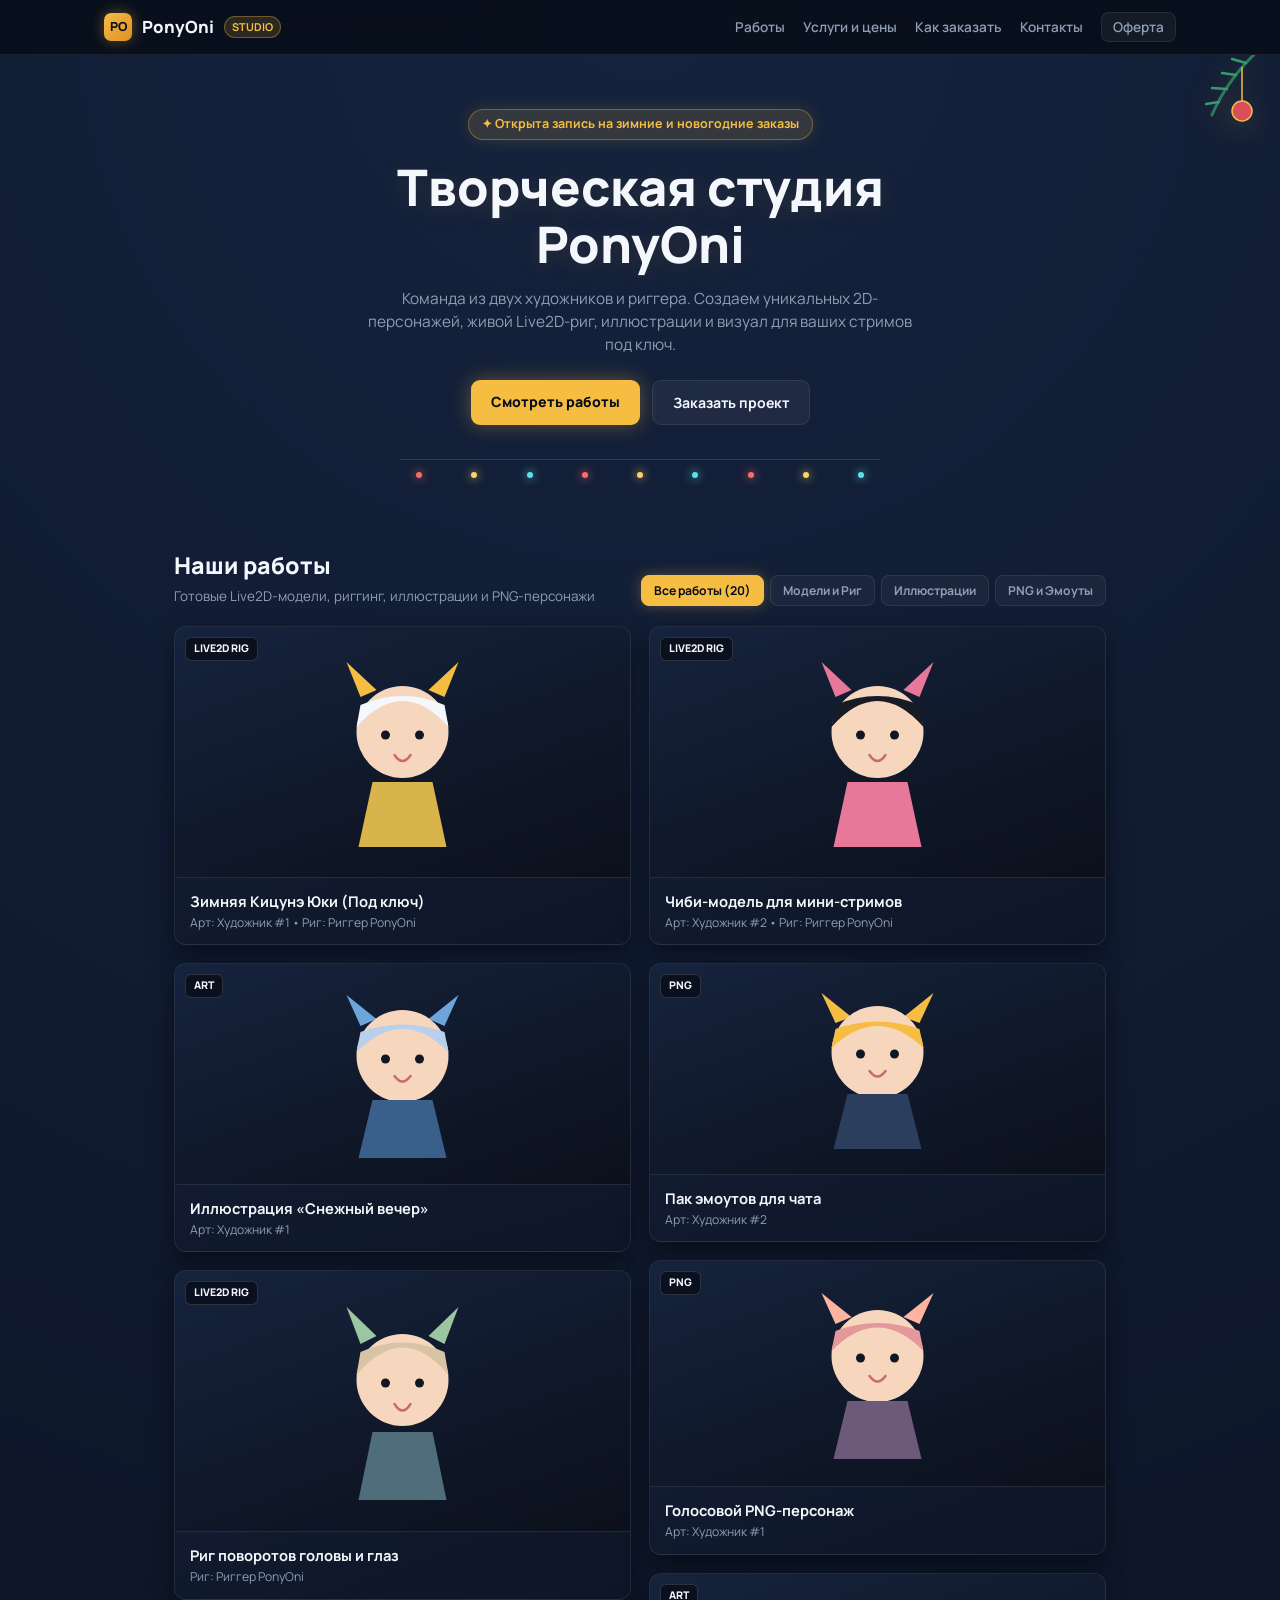
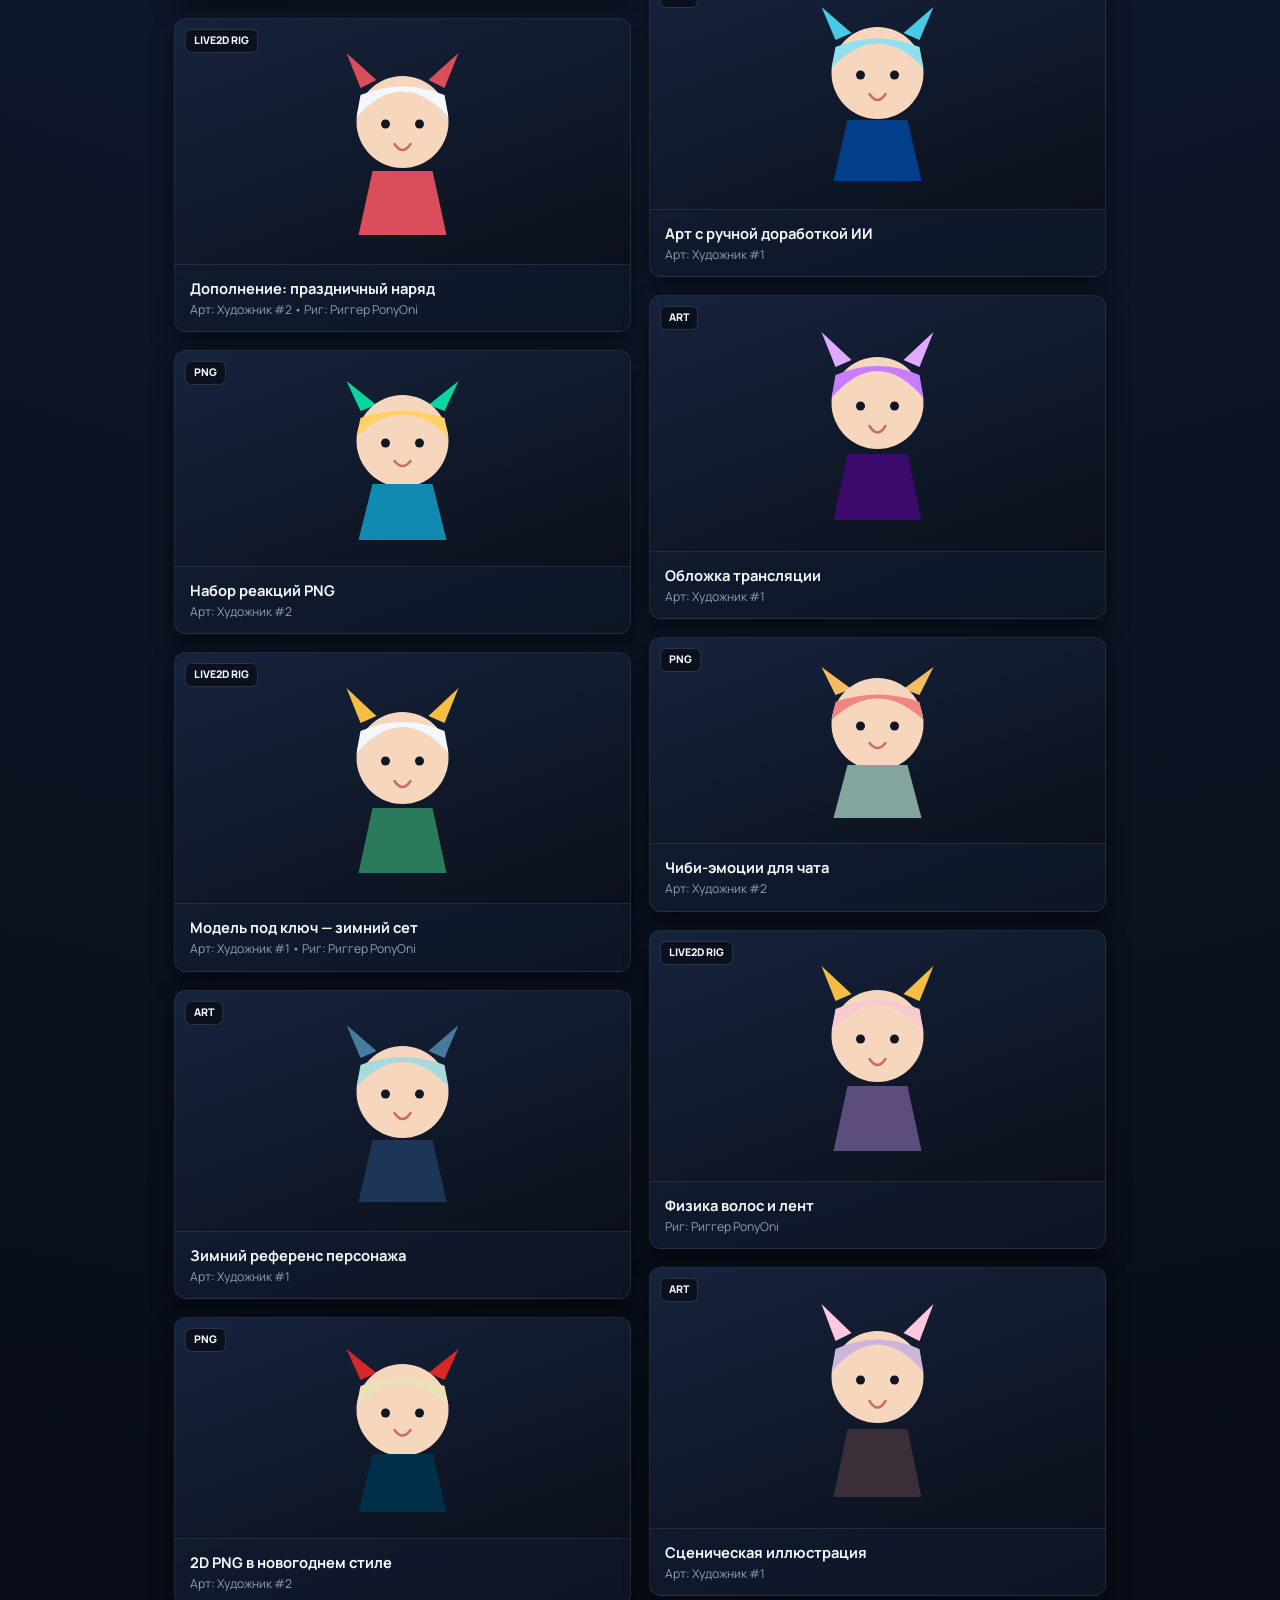
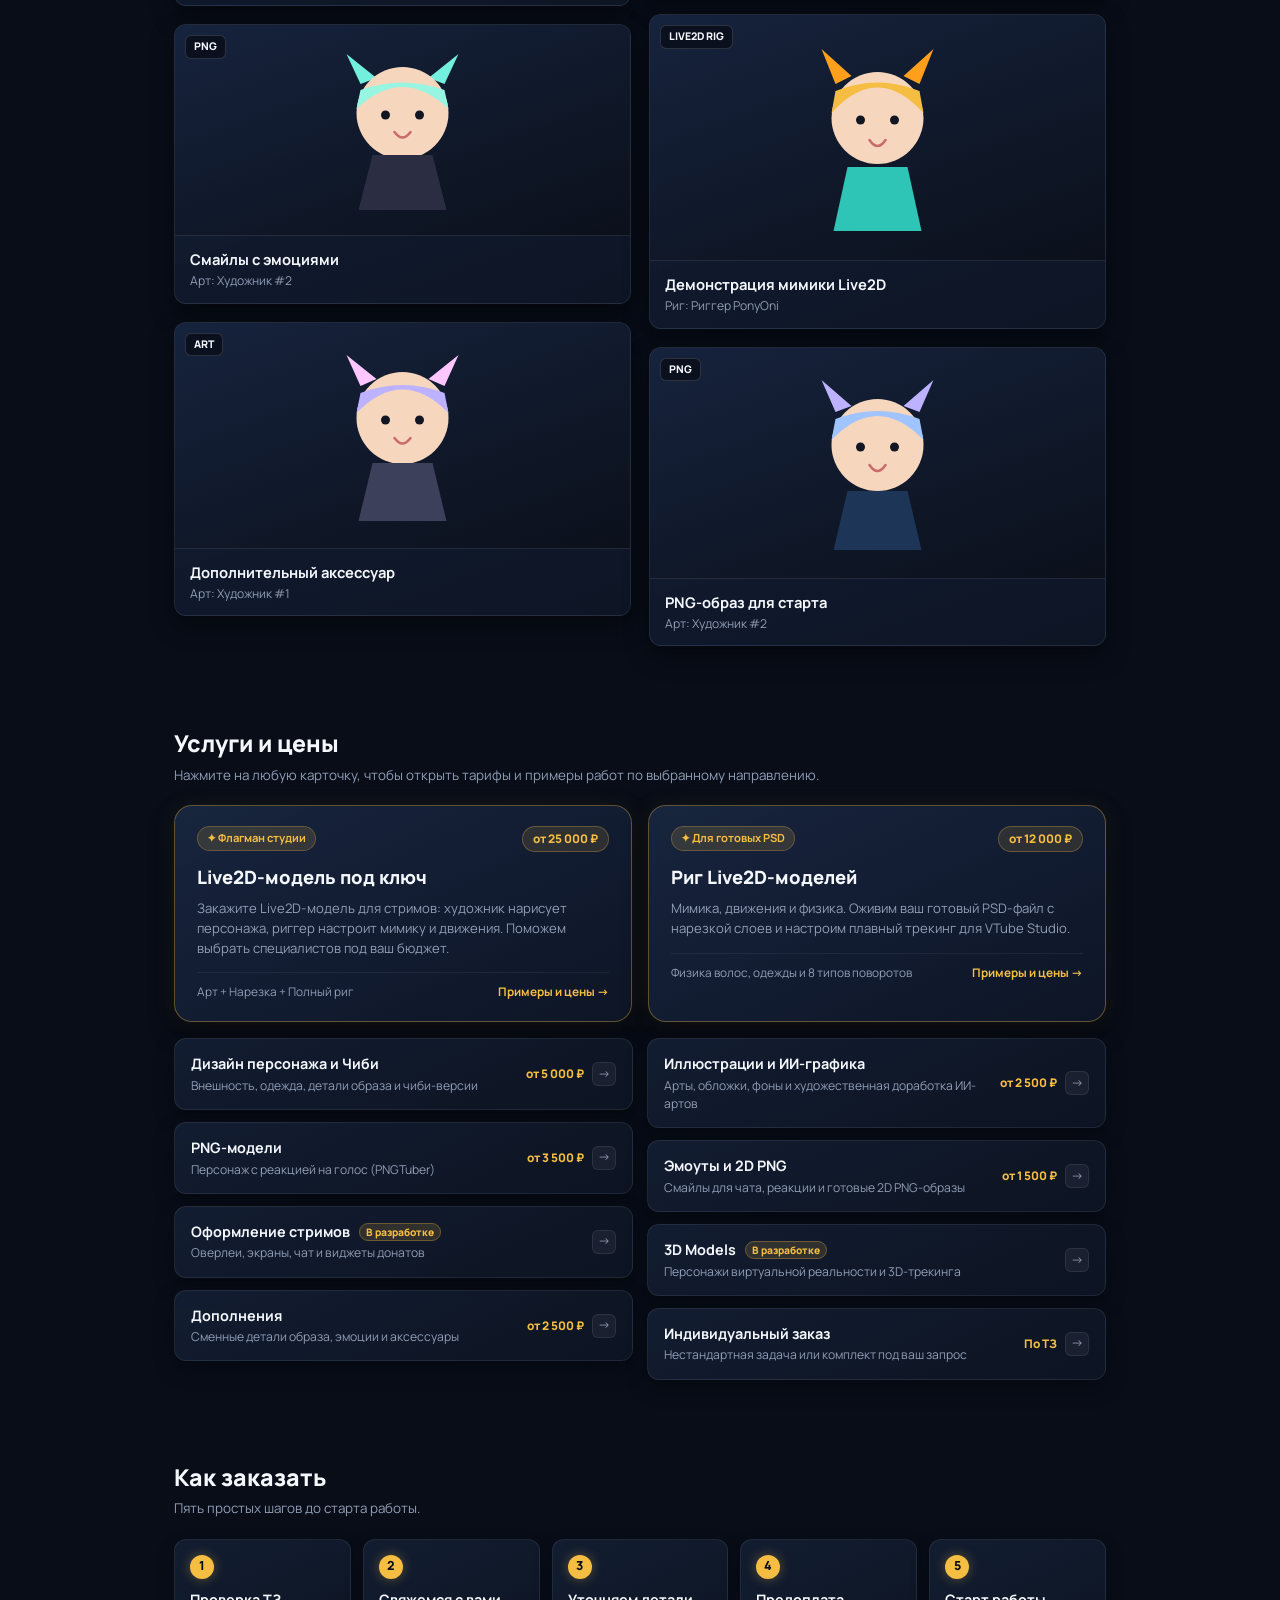
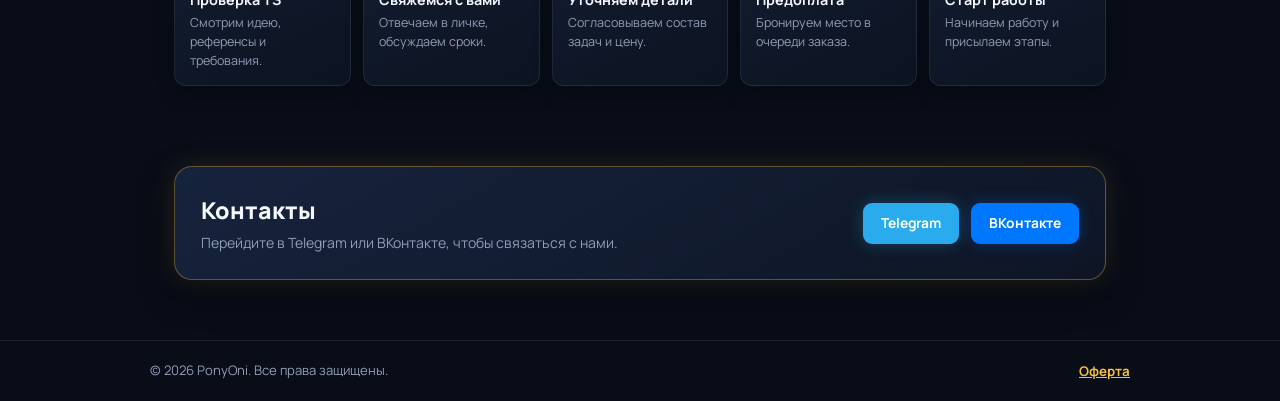
==== commit 0d803a3c: "Возращение уюта" ====
--- a/index.html
+++ b/index.html
@@ -9,19 +9,20 @@
   <link href="https://fonts.googleapis.com/css2?family=Manrope:wght@400;500;600;700;800&display=swap" rel="stylesheet">
   <style>
     :root {
-      --bg-dark: #090d16;
-      --bg-surface: #0f1624;
-      --bg-card: #121b2d;
-      --bg-card-hover: #172238;
+      --bg-main: #080d18;
+      --bg-surface: #0e1626;
+      --bg-card: #111b2e;
+      --bg-card-hover: #16233b;
       --gold: #f5bd41;
-      --gold-dim: rgba(245, 189, 65, 0.16);
-      --text: #f3f6fb;
-      --muted: #8f9bb3;
-      --line: rgba(255, 255, 255, 0.08);
-      --gold-line: rgba(245, 189, 65, 0.35);
-      --radius-lg: 20px;
-      --radius-md: 14px;
-      --radius-sm: 10px;
+      --gold-soft: rgba(245, 189, 65, 0.14);
+      --gold-border: rgba(245, 189, 65, 0.34);
+      --text: #f4f7fc;
+      --muted: #8f9db5;
+      --border: rgba(255, 255, 255, 0.08);
+      --glow-gold: 0 0 28px rgba(245, 189, 65, 0.14), 0 14px 32px rgba(3, 6, 12, 0.65);
+      --radius-lg: 18px;
+      --radius-md: 12px;
+      --radius-sm: 8px;
     }
 
     * { box-sizing: border-box; margin: 0; padding: 0; }
@@ -30,10 +31,10 @@
     body {
       font-family: 'Manrope', sans-serif;
       background:
-        radial-gradient(ellipse at 50% 0%, rgba(28, 43, 74, 0.72) 0%, rgba(9, 13, 22, 0.96) 58%),
-        var(--bg-dark);
+        radial-gradient(circle at 50% 0%, rgba(28, 46, 82, 0.65) 0%, rgba(8, 13, 24, 0.98) 60%),
+        var(--bg-main);
       color: var(--text);
-      line-height: 1.55;
+      line-height: 1.5;
       overflow-x: hidden;
     }
 
@@ -46,12 +47,12 @@
       top: 0;
       z-index: 60;
       backdrop-filter: blur(12px);
-      background: rgba(9, 13, 22, 0.84);
-      border-bottom: 1px solid var(--line);
+      background: rgba(8, 13, 24, 0.85);
+      border-bottom: 1px solid var(--border);
     }
 
     .header-inner {
-      max-width: 1140px;
+      max-width: 1120px;
       margin: 0 auto;
       padding: 12px 24px;
       display: flex;
@@ -74,23 +75,23 @@
       height: 28px;
       border-radius: 7px;
       background: linear-gradient(135deg, #f5bd41, #e08e26);
-      color: #090d16;
+      color: #080d18;
       font-size: 0.78rem;
       font-weight: 800;
       display: grid;
       place-items: center;
+      box-shadow: 0 0 14px rgba(245, 189, 65, 0.35);
     }
 
     .brand-pill {
       font-size: 0.68rem;
       font-weight: 700;
       color: var(--gold);
-      background: var(--gold-dim);
-      border: 1px solid var(--gold-line);
+      background: var(--gold-soft);
+      border: 1px solid var(--gold-border);
       padding: 2px 7px;
       border-radius: 999px;
       text-transform: uppercase;
-      letter-spacing: 0.04em;
     }
 
     nav {
@@ -101,24 +102,23 @@
     }
 
     nav a, nav .nav-btn {
-      font-size: 0.86rem;
+      font-size: 0.85rem;
       font-weight: 600;
       color: var(--muted);
       transition: color 0.2s ease;
     }
-
     nav a:hover, nav .nav-btn:hover { color: var(--text); }
 
     .nav-btn {
       background: rgba(255, 255, 255, 0.05);
-      border: 1px solid var(--line);
+      border: 1px solid var(--border);
       padding: 5px 11px;
       border-radius: 8px;
       color: var(--text);
     }
 
     .container {
-      max-width: 1020px;
+      max-width: 980px;
       margin: 0 auto;
       padding: 0 24px;
     }
@@ -126,7 +126,7 @@
     /* Hero */
     .hero {
       position: relative;
-      padding: 56px 0 24px;
+      padding: 54px 0 20px;
       text-align: center;
       overflow: hidden;
     }
@@ -143,7 +143,8 @@
       width: 4px;
       height: 4px;
       border-radius: 50%;
-      background: rgba(255, 255, 255, 0.45);
+      background: rgba(255, 255, 255, 0.5);
+      box-shadow: 0 0 6px rgba(255, 255, 255, 0.35);
       animation: snowFall linear infinite;
     }
 
@@ -151,13 +152,13 @@
       to { transform: translateY(420px); opacity: 0.05; }
     }
 
-    /* Новогодняя веточка и шарик в правом верхнем углу */
     .corner-decor {
       position: absolute;
-      top: -6px;
-      right: 18px;
+      top: -4px;
+      right: 16px;
       z-index: 2;
       pointer-events: none;
+      filter: drop-shadow(0 6px 14px rgba(245, 189, 65, 0.2));
       animation: sway 4.5s ease-in-out infinite;
       transform-origin: top right;
     }
@@ -181,25 +182,26 @@
       font-size: 0.78rem;
       font-weight: 700;
       color: var(--gold);
-      background: rgba(245, 189, 65, 0.09);
-      border: 1px solid rgba(245, 189, 65, 0.25);
+      background: var(--gold-soft);
+      border: 1px solid var(--gold-border);
       padding: 5px 13px;
       border-radius: 999px;
+      box-shadow: 0 0 18px rgba(245, 189, 65, 0.16);
       margin-bottom: 18px;
     }
 
     .hero h1 {
-      font-size: clamp(2.1rem, 4.8vw, 3.2rem);
+      font-size: clamp(2.1rem, 4.6vw, 3.15rem);
       font-weight: 800;
-      letter-spacing: -0.02em;
-      line-height: 1.12;
+      line-height: 1.14;
       margin-bottom: 14px;
+      text-shadow: 0 4px 24px rgba(245, 189, 65, 0.12);
     }
 
     .hero p {
       color: var(--muted);
-      font-size: 0.98rem;
-      max-width: 540px;
+      font-size: 0.96rem;
+      max-width: 550px;
       margin: 0 auto 24px;
     }
 
@@ -212,18 +214,22 @@
 
     .btn-gold {
       background: var(--gold);
-      color: #090d16;
+      color: #080d18;
       font-weight: 800;
       font-size: 0.88rem;
       padding: 11px 20px;
       border-radius: 9px;
-      transition: transform 0.2s ease, filter 0.2s ease;
-    }
-    .btn-gold:hover { transform: translateY(-2px); filter: brightness(1.05); }
+      box-shadow: 0 0 20px rgba(245, 189, 65, 0.35);
+      transition: transform 0.2s ease, box-shadow 0.2s ease;
+    }
+    .btn-gold:hover {
+      transform: translateY(-2px);
+      box-shadow: 0 0 28px rgba(245, 189, 65, 0.5);
+    }
 
     .btn-dark {
       background: rgba(255, 255, 255, 0.05);
-      border: 1px solid var(--line);
+      border: 1px solid var(--border);
       color: var(--text);
       font-weight: 700;
       font-size: 0.88rem;
@@ -233,12 +239,12 @@
     }
     .btn-dark:hover { transform: translateY(-2px); background: rgba(255, 255, 255, 0.09); }
 
-    /* Тонкая гирлянда-разделитель */
+    /* Гирлянда */
     .string-lights {
-      max-width: 520px;
-      margin: 34px auto 12px;
+      max-width: 480px;
+      margin: 34px auto 10px;
       padding-top: 12px;
-      border-top: 1px solid rgba(255, 255, 255, 0.1);
+      border-top: 1px solid rgba(255, 255, 255, 0.12);
       display: flex;
       justify-content: space-between;
       align-items: center;
@@ -251,64 +257,46 @@
       border-radius: 50%;
       animation: glow 2.4s infinite ease-in-out;
     }
-    .light-dot:nth-child(3n+1) { background: #ff6b6b; box-shadow: 0 0 8px #ff6b6b; }
-    .light-dot:nth-child(3n+2) { background: #ffd166; box-shadow: 0 0 8px #ffd166; animation-delay: 0.6s; }
-    .light-dot:nth-child(3n)   { background: #5ce1e6; box-shadow: 0 0 8px #5ce1e6; animation-delay: 1.2s; }
+    .light-dot:nth-child(3n+1) { background: #ff6b6b; box-shadow: 0 0 10px #ff6b6b; }
+    .light-dot:nth-child(3n+2) { background: #ffd166; box-shadow: 0 0 10px #ffd166; animation-delay: 0.6s; }
+    .light-dot:nth-child(3n)   { background: #5ce1e6; box-shadow: 0 0 10px #5ce1e6; animation-delay: 1.2s; }
 
     @keyframes glow {
-      0%, 100% { opacity: 0.55; }
+      0%, 100% { opacity: 0.65; }
       50% { opacity: 1; }
     }
 
-    /* Секции */
-    section { padding: 44px 0; }
+    section { padding: 40px 0; }
 
     .works-bar {
       display: flex;
       justify-content: space-between;
       align-items: flex-end;
       gap: 16px;
-      margin-bottom: 22px;
+      margin-bottom: 20px;
       flex-wrap: wrap;
     }
 
-    .works-bar h2 {
-      font-size: 1.55rem;
-      font-weight: 800;
-      margin-bottom: 4px;
-    }
-
-    .works-bar p {
-      color: var(--muted);
-      font-size: 0.86rem;
-    }
-
-    .filter-tabs {
-      display: flex;
-      gap: 6px;
-      flex-wrap: wrap;
-    }
+    .works-bar h2 { font-size: 1.45rem; font-weight: 800; margin-bottom: 3px; }
+    .works-bar p { color: var(--muted); font-size: 0.84rem; }
+
+    .filter-tabs { display: flex; gap: 6px; flex-wrap: wrap; }
 
     .tab-btn {
-      font-size: 0.78rem;
+      font-size: 0.76rem;
       font-weight: 700;
       color: var(--muted);
       background: rgba(255, 255, 255, 0.04);
-      border: 1px solid var(--line);
+      border: 1px solid var(--border);
       padding: 6px 12px;
       border-radius: 8px;
       transition: all 0.2s ease;
     }
-
     .tab-btn.active {
       background: var(--gold);
-      color: #090d16;
+      color: #080d18;
       border-color: var(--gold);
-    }
-
-    .tab-btn:hover:not(.active) {
-      color: var(--text);
-      border-color: rgba(255, 255, 255, 0.2);
+      box-shadow: 0 0 14px rgba(245, 189, 65, 0.3);
     }
 
     /* 2 колонки по горизонтали, 10 рядов вниз */
@@ -318,50 +306,37 @@
       gap: 18px;
       align-items: start;
     }
-
-    .masonry-col {
-      display: flex;
-      flex-direction: column;
-      gap: 18px;
-    }
-
-    @media (max-width: 680px) {
-      .masonry-2col { grid-template-columns: 1fr; }
-    }
+    .masonry-col { display: flex; flex-direction: column; gap: 18px; }
+    @media (max-width: 680px) { .masonry-2col { grid-template-columns: 1fr; } }
 
     .art-card {
-      background: var(--bg-card);
-      border: 1px solid var(--line);
+      background: linear-gradient(160deg, rgba(22, 34, 58, 0.9), rgba(14, 22, 38, 0.95));
+      border: 1px solid var(--border);
       border-radius: var(--radius-md);
       overflow: hidden;
       cursor: pointer;
+      box-shadow: 0 10px 24px rgba(0, 0, 0, 0.45);
       transition: transform 0.22s ease, border-color 0.22s ease, box-shadow 0.22s ease;
     }
-
     .art-card:hover {
       transform: translateY(-4px);
-      border-color: var(--gold-line);
-      box-shadow: 0 14px 28px rgba(0, 0, 0, 0.45);
-    }
-
-    .art-preview {
-      position: relative;
-      width: 100%;
-      overflow: hidden;
-    }
+      border-color: var(--gold-border);
+      box-shadow: var(--glow-gold);
+    }
+
+    .art-preview { position: relative; width: 100%; overflow: hidden; }
 
     .art-chip {
       position: absolute;
       top: 10px;
       left: 10px;
       z-index: 2;
-      font-size: 0.68rem;
+      font-size: 0.66rem;
       font-weight: 800;
       text-transform: uppercase;
-      letter-spacing: 0.04em;
-      padding: 4px 8px;
+      padding: 3px 8px;
       border-radius: 6px;
-      background: rgba(9, 13, 22, 0.75);
+      background: rgba(8, 13, 24, 0.8);
       border: 1px solid rgba(255, 255, 255, 0.14);
       color: var(--text);
     }
@@ -370,149 +345,178 @@
       animation: liveFloat 3s ease-in-out infinite;
       transform-origin: center bottom;
     }
-
     @keyframes liveFloat {
       0%, 100% { transform: translateY(0) scaleY(1); }
       50% { transform: translateY(-3px) scaleY(1.018); }
     }
 
     .art-footer {
-      padding: 13px 16px;
-      border-top: 1px solid var(--line);
-    }
-
-    .art-title {
-      font-size: 0.94rem;
-      font-weight: 700;
-      margin-bottom: 2px;
-    }
-
-    .art-credit {
-      font-size: 0.78rem;
-      color: var(--muted);
-    }
-
-    /* Услуги */
-    .sec-title {
-      font-size: 1.55rem;
-      font-weight: 800;
-      margin-bottom: 6px;
-    }
-
-    .sec-sub {
-      color: var(--muted);
-      font-size: 0.88rem;
-      margin-bottom: 22px;
-    }
+      padding: 12px 15px;
+      border-top: 1px solid var(--border);
+    }
+    .art-title { font-size: 0.92rem; font-weight: 700; margin-bottom: 2px; }
+    .art-credit { font-size: 0.76rem; color: var(--muted); }
+
+    /* Услуги и цены — как на image_410564.jpg */
+    .sec-title { font-size: 1.45rem; font-weight: 800; margin-bottom: 4px; }
+    .sec-sub { color: var(--muted); font-size: 0.84rem; margin-bottom: 20px; }
 
     .main-pair {
       display: grid;
       grid-template-columns: repeat(2, 1fr);
-      gap: 18px;
-      margin-bottom: 18px;
-    }
-
-    @media (max-width: 740px) {
-      .main-pair { grid-template-columns: 1fr; }
-    }
+      gap: 16px;
+      margin-bottom: 16px;
+    }
+    @media (max-width: 740px) { .main-pair { grid-template-columns: 1fr; } }
 
     .big-service {
-      background: linear-gradient(160deg, #162138, #0f1624);
-      border: 1px solid var(--gold-line);
+      background: linear-gradient(155deg, rgba(25, 39, 66, 0.92), rgba(14, 22, 38, 0.96));
+      border: 1px solid var(--gold-border);
       border-radius: var(--radius-lg);
-      padding: 24px;
+      padding: 20px 22px;
       cursor: pointer;
-      transition: transform 0.2s ease, border-color 0.2s ease;
-    }
-
+      box-shadow: 0 0 24px rgba(245, 189, 65, 0.08), 0 12px 26px rgba(0, 0, 0, 0.45);
+      transition: transform 0.2s ease, border-color 0.2s ease, box-shadow 0.2s ease;
+    }
     .big-service:hover {
       transform: translateY(-3px);
       border-color: var(--gold);
-    }
-
-    .big-top {
+      box-shadow: var(--glow-gold);
+    }
+
+    .big-meta-row {
       display: flex;
       justify-content: space-between;
-      align-items: flex-start;
+      align-items: center;
       gap: 10px;
-      margin-bottom: 10px;
-    }
-
-    .big-service h3 {
-      font-size: 1.2rem;
+      margin-bottom: 12px;
+    }
+
+    .badge-sub {
+      font-size: 0.7rem;
+      font-weight: 700;
+      color: var(--gold);
+      background: var(--gold-soft);
+      border: 1px solid rgba(245, 189, 65, 0.25);
+      padding: 3px 9px;
+      border-radius: 999px;
+    }
+
+    .price-pill {
+      font-size: 0.74rem;
       font-weight: 800;
       color: var(--gold);
-    }
-
-    .price-tag {
-      background: var(--gold-dim);
-      color: var(--gold);
-      font-size: 0.78rem;
-      font-weight: 800;
-      padding: 4px 10px;
+      background: rgba(245, 189, 65, 0.12);
+      border: 1px solid rgba(245, 189, 65, 0.28);
+      padding: 3px 10px;
       border-radius: 999px;
       white-space: nowrap;
     }
 
+    .big-service h3 {
+      font-size: 1.15rem;
+      font-weight: 800;
+      color: var(--text);
+      margin-bottom: 8px;
+    }
+
     .big-service p {
-      font-size: 0.88rem;
+      font-size: 0.82rem;
       color: var(--muted);
-    }
-
+      margin-bottom: 14px;
+    }
+
+    .big-foot {
+      display: flex;
+      justify-content: space-between;
+      align-items: center;
+      font-size: 0.74rem;
+      color: var(--muted);
+      padding-top: 10px;
+      border-top: 1px solid rgba(255, 255, 255, 0.06);
+    }
+
+    .big-foot .go-link {
+      color: var(--gold);
+      font-weight: 700;
+    }
+
+    /* Две колонки маленьких карточек с ценами и стрелками */
     .small-cols {
       display: grid;
       grid-template-columns: repeat(2, 1fr);
-      gap: 18px;
-    }
-
-    @media (max-width: 700px) {
-      .small-cols { grid-template-columns: 1fr; }
-    }
-
-    .col-stack {
-      display: flex;
-      flex-direction: column;
-      gap: 12px;
-    }
+      gap: 14px;
+    }
+    @media (max-width: 720px) { .small-cols { grid-template-columns: 1fr; } }
+
+    .col-stack { display: flex; flex-direction: column; gap: 12px; }
 
     .small-service {
-      background: var(--bg-card);
-      border: 1px solid var(--line);
+      background: linear-gradient(155deg, rgba(20, 31, 52, 0.92), rgba(13, 20, 34, 0.96));
+      border: 1px solid var(--border);
       border-radius: var(--radius-md);
-      padding: 15px 18px;
+      padding: 14px 16px;
       display: flex;
       justify-content: space-between;
       align-items: center;
       gap: 12px;
       cursor: pointer;
-      transition: transform 0.2s ease, background 0.2s ease, border-color 0.2s ease;
-    }
-
+      box-shadow: 0 8px 20px rgba(0, 0, 0, 0.35);
+      transition: transform 0.2s ease, border-color 0.2s ease, box-shadow 0.2s ease;
+    }
     .small-service:hover {
       transform: translateY(-2px);
-      background: var(--bg-card-hover);
-      border-color: var(--gold-line);
+      border-color: var(--gold-border);
+      box-shadow: 0 0 20px rgba(245, 189, 65, 0.1);
     }
 
     .small-service h4 {
-      font-size: 0.95rem;
+      font-size: 0.9rem;
       font-weight: 700;
+      color: var(--text);
       margin-bottom: 2px;
     }
-
     .small-service p {
-      font-size: 0.8rem;
+      font-size: 0.76rem;
       color: var(--muted);
     }
 
+    .small-right {
+      display: flex;
+      align-items: center;
+      gap: 8px;
+      flex-shrink: 0;
+    }
+
+    .mini-price {
+      font-size: 0.74rem;
+      font-weight: 800;
+      color: var(--gold);
+      white-space: nowrap;
+    }
+
+    .arrow-box {
+      width: 24px;
+      height: 24px;
+      border-radius: 6px;
+      background: rgba(255, 255, 255, 0.05);
+      border: 1px solid var(--border);
+      display: grid;
+      place-items: center;
+      font-size: 0.78rem;
+      color: var(--muted);
+    }
+
     .wip-pill {
-      font-size: 0.68rem;
-      font-weight: 700;
-      color: #ffb4ba;
-      background: rgba(255, 107, 107, 0.14);
-      padding: 2px 7px;
+      font-size: 0.64rem;
+      font-weight: 800;
+      color: var(--gold);
+      background: rgba(245, 189, 65, 0.14);
+      border: 1px solid rgba(245, 189, 65, 0.3);
+      padding: 1px 6px;
       border-radius: 999px;
       margin-left: 6px;
+      vertical-align: middle;
     }
 
     /* Как заказать */
@@ -521,48 +525,45 @@
       grid-template-columns: repeat(5, 1fr);
       gap: 12px;
     }
-
-    @media (max-width: 920px) {
-      .steps-row { grid-template-columns: repeat(2, 1fr); }
-    }
-    @media (max-width: 520px) {
-      .steps-row { grid-template-columns: 1fr; }
-    }
+    @media (max-width: 920px) { .steps-row { grid-template-columns: repeat(2, 1fr); } }
+    @media (max-width: 520px) { .steps-row { grid-template-columns: 1fr; } }
 
     .step-box {
-      background: var(--bg-card);
-      border: 1px solid var(--line);
+      background: linear-gradient(155deg, rgba(20, 31, 52, 0.9), rgba(13, 20, 34, 0.95));
+      border: 1px solid var(--border);
       border-radius: var(--radius-md);
-      padding: 16px;
+      padding: 15px;
+      box-shadow: 0 8px 18px rgba(0, 0, 0, 0.3);
     }
 
     .step-n {
-      width: 26px;
-      height: 26px;
+      width: 24px;
+      height: 24px;
       border-radius: 50%;
       background: var(--gold);
-      color: #090d16;
-      font-size: 0.82rem;
+      color: #080d18;
+      font-size: 0.78rem;
       font-weight: 800;
       display: grid;
       place-items: center;
       margin-bottom: 10px;
-    }
-
-    .step-box h3 { font-size: 0.94rem; font-weight: 700; margin-bottom: 4px; }
-    .step-box p { font-size: 0.8rem; color: var(--muted); }
+      box-shadow: 0 0 12px rgba(245, 189, 65, 0.35);
+    }
+    .step-box h3 { font-size: 0.9rem; font-weight: 700; margin-bottom: 4px; }
+    .step-box p { font-size: 0.78rem; color: var(--muted); }
 
     /* Контакты */
     .contact-panel {
-      background: linear-gradient(145deg, #131d33, #0e1524);
-      border: 1px solid var(--gold-line);
+      background: linear-gradient(150deg, rgba(24, 37, 63, 0.95), rgba(14, 22, 38, 0.98));
+      border: 1px solid var(--gold-border);
       border-radius: var(--radius-lg);
-      padding: 28px;
+      padding: 26px;
       display: flex;
       justify-content: space-between;
       align-items: center;
       gap: 18px;
       flex-wrap: wrap;
+      box-shadow: var(--glow-gold);
     }
 
     .social-group { display: flex; gap: 12px; flex-wrap: wrap; }
@@ -571,30 +572,32 @@
       background: #2aabee;
       color: #fff;
       font-weight: 700;
-      font-size: 0.88rem;
-      padding: 11px 18px;
+      font-size: 0.86rem;
+      padding: 10px 18px;
       border-radius: 9px;
+      box-shadow: 0 0 16px rgba(42, 171, 238, 0.28);
     }
 
     .btn-vk {
       background: #0077ff;
       color: #fff;
       font-weight: 700;
-      font-size: 0.88rem;
-      padding: 11px 18px;
+      font-size: 0.86rem;
+      padding: 10px 18px;
       border-radius: 9px;
+      box-shadow: 0 0 16px rgba(0, 119, 255, 0.28);
     }
 
     footer {
-      border-top: 1px solid var(--line);
-      padding: 22px 24px;
-      margin-top: 24px;
+      border-top: 1px solid var(--border);
+      padding: 20px 24px;
+      margin-top: 20px;
       color: var(--muted);
-      font-size: 0.84rem;
+      font-size: 0.82rem;
     }
 
     .footer-box {
-      max-width: 1020px;
+      max-width: 980px;
       margin: 0 auto;
       display: flex;
       justify-content: space-between;
@@ -602,18 +605,13 @@
       gap: 12px;
       flex-wrap: wrap;
     }
-
-    .footer-box button {
-      color: var(--gold);
-      font-weight: 700;
-      text-decoration: underline;
-    }
-
-    /* Модальное окно */
+    .footer-box button { color: var(--gold); font-weight: 700; text-decoration: underline; }
+
+    /* Модалка */
     .modal-backdrop {
       position: fixed;
       inset: 0;
-      background: rgba(4, 7, 13, 0.82);
+      background: rgba(4, 7, 13, 0.84);
       backdrop-filter: blur(7px);
       z-index: 100;
       display: none;
@@ -621,18 +619,18 @@
       justify-content: center;
       padding: 20px;
     }
-
     .modal-backdrop.open { display: flex; }
 
     .modal-card {
       background: var(--bg-surface);
-      border: 1px solid var(--gold-line);
+      border: 1px solid var(--gold-border);
       border-radius: var(--radius-lg);
       max-width: 720px;
       width: 100%;
       max-height: 86vh;
       overflow-y: auto;
       padding: 26px;
+      box-shadow: var(--glow-gold);
     }
 
     .modal-top {
@@ -652,7 +650,6 @@
       display: grid;
       place-items: center;
     }
-    .x-btn:hover { background: rgba(255, 255, 255, 0.14); }
 
     .sample-grid {
       display: grid;
@@ -660,17 +657,15 @@
       gap: 12px;
       margin: 16px 0 20px;
     }
-    @media (max-width: 540px) {
-      .sample-grid { grid-template-columns: 1fr; }
-    }
+    @media (max-width: 540px) { .sample-grid { grid-template-columns: 1fr; } }
 
     .sample-item {
       background: var(--bg-card);
-      border: 1px solid var(--line);
+      border: 1px solid var(--border);
       border-radius: var(--radius-sm);
       padding: 12px;
     }
-    .sample-item strong { display: block; font-size: 0.9rem; margin-bottom: 3px; }
+    .sample-item strong { display: block; font-size: 0.88rem; margin-bottom: 3px; }
     .sample-item span { font-size: 0.78rem; color: var(--muted); }
   </style>
 </head>
@@ -696,7 +691,6 @@
   <section class="hero" id="top">
     <div class="snow-field" id="snowField" aria-hidden="true"></div>
 
-    <!-- Новогодняя веточка и шарик в правом верхнем углу -->
     <svg class="corner-decor" width="110" height="125" viewBox="0 0 110 125" fill="none" xmlns="http://www.w3.org/2000/svg" aria-hidden="true">
       <path d="M108 -4C88 14 70 36 58 64" stroke="#2b7a5b" stroke-width="3" stroke-linecap="round"/>
       <path d="M92 12L78 8M82 24L68 22M73 38L58 37M65 51L52 53" stroke="#369971" stroke-width="2.5" stroke-linecap="round"/>
@@ -705,7 +699,7 @@
     </svg>
 
     <div class="container hero-content">
-      <div class="kicker">✦ Открыта запись на заказы • PonyOni</div>
+      <div class="kicker">✦ Открыта запись на зимние и новогодние заказы</div>
       <h1>Творческая студия PonyOni</h1>
       <p>
         Команда из двух художников и риггера. Создаем уникальных 2D-персонажей,
@@ -751,28 +745,38 @@
   <section id="services">
     <div class="container">
       <h2 class="sec-title">Услуги и цены</h2>
-      <p class="sec-sub">Нажмите на любой блок, чтобы открыть страницу услуги с примерами работ.</p>
+      <p class="sec-sub">Нажмите на любую карточку, чтобы открыть тарифы и примеры работ по выбранному направлению.</p>
 
       <div class="main-pair">
         <div class="big-service" onclick="openService('turnkey')">
-          <div class="big-top">
-            <h3>Live2D-модель под ключ</h3>
-            <span class="price-tag">от 25 000 ₽</span>
-          </div>
+          <div class="big-meta-row">
+            <span class="badge-sub">✦ Флагман студии</span>
+            <span class="price-pill">от 25 000 ₽</span>
+          </div>
+          <h3>Live2D-модель под ключ</h3>
           <p>
             Закажите Live2D-модель для стримов: художник нарисует персонажа, риггер настроит мимику и движения.
             Поможем выбрать специалистов под ваш бюджет.
           </p>
+          <div class="big-foot">
+            <span>Арт + Нарезка + Полный риг</span>
+            <span class="go-link">Примеры и цены →</span>
+          </div>
         </div>
 
         <div class="big-service" onclick="openService('rig')">
-          <div class="big-top">
-            <h3>Риг Live2D-моделей</h3>
-            <span class="price-tag">от 12 000 ₽</span>
-          </div>
+          <div class="big-meta-row">
+            <span class="badge-sub">✦ Для готовых PSD</span>
+            <span class="price-pill">от 12 000 ₽</span>
+          </div>
+          <h3>Риг Live2D-моделей</h3>
           <p>
-            Мимика, движения и физика. Настроим плавную анимацию головы, корпуса, волос, одежды и эмоций.
+            Мимика, движения и физика. Оживим ваш готовый PSD-файл с нарезкой слоев и настроим плавный трекинг для VTube Studio.
           </p>
+          <div class="big-foot">
+            <span>Физика волос, одежды и 8 типов поворотов</span>
+            <span class="go-link">Примеры и цены →</span>
+          </div>
         </div>
       </div>
 
@@ -780,68 +784,90 @@
         <div class="col-stack">
           <div class="small-service" onclick="openService('chibi')">
             <div>
-              <h4>1. Чиби модели</h4>
-              <p>Мини-версии персонажей для стримов и соцсетей</p>
-            </div>
-            <span>→</span>
+              <h4>Дизайн персонажа и Чиби</h4>
+              <p>Внешность, одежда, детали образа и чиби-версии</p>
+            </div>
+            <div class="small-right">
+              <span class="mini-price">от 5 000 ₽</span>
+              <span class="arrow-box">→</span>
+            </div>
+          </div>
+
+          <div class="small-service" onclick="openService('png-models')">
+            <div>
+              <h4>PNG-модели</h4>
+              <p>Персонаж с реакцией на голос (PNGTuber)</p>
+            </div>
+            <div class="small-right">
+              <span class="mini-price">от 3 500 ₽</span>
+              <span class="arrow-box">→</span>
+            </div>
+          </div>
+
+          <div class="small-service" onclick="openService('stream-pack')">
+            <div>
+              <h4>Оформление стримов <span class="wip-pill">В разработке</span></h4>
+              <p>Оверлеи, экраны, чат и виджеты донатов</p>
+            </div>
+            <div class="small-right">
+              <span class="arrow-box">→</span>
+            </div>
           </div>
 
           <div class="small-service" onclick="openService('addons')">
             <div>
-              <h4>2. Дополнения</h4>
+              <h4>Дополнения</h4>
               <p>Сменные детали образа, эмоции и аксессуары</p>
             </div>
-            <span>→</span>
-          </div>
-
-          <div class="small-service" onclick="openService('png-models')">
-            <div>
-              <h4>3. PNG Models</h4>
-              <p>Персонаж с реакцией на голос для эфиров</p>
-            </div>
-            <span>→</span>
-          </div>
-
-          <div class="small-service" onclick="openService('stream-pack')">
-            <div>
-              <h4>4. Оформление канала, чата и голдонатов <span class="wip-pill">В разработке</span></h4>
-              <p>Оверлеи, экраны, чат и виджеты донатов</p>
-            </div>
-            <span>→</span>
+            <div class="small-right">
+              <span class="mini-price">от 2 500 ₽</span>
+              <span class="arrow-box">→</span>
+            </div>
           </div>
         </div>
 
         <div class="col-stack">
           <div class="small-service" onclick="openService('illustrations')">
             <div>
-              <h4>1. Иллюстрации</h4>
-              <p>Арты, обложки и сцены с персонажами</p>
-            </div>
-            <span>→</span>
-          </div>
-
-          <div class="small-service" onclick="openService('2d-png')">
+              <h4>Иллюстрации и ИИ-графика</h4>
+              <p>Арты, обложки, фоны и художественная доработка ИИ-артов</p>
+            </div>
+            <div class="small-right">
+              <span class="mini-price">от 2 500 ₽</span>
+              <span class="arrow-box">→</span>
+            </div>
+          </div>
+
+          <div class="small-service" onclick="openService('emotes-ai')">
             <div>
-              <h4>2. 2D PNG</h4>
-              <p>Готовые 2D PNG-образы и эмоции</p>
-            </div>
-            <span>→</span>
+              <h4>Эмоуты и 2D PNG</h4>
+              <p>Смайлы для чата, реакции и готовые 2D PNG-образы</p>
+            </div>
+            <div class="small-right">
+              <span class="mini-price">от 1 500 ₽</span>
+              <span class="arrow-box">→</span>
+            </div>
           </div>
 
           <div class="small-service" onclick="openService('3d-models')">
             <div>
-              <h4>3. 3D Models <span class="wip-pill">В разработке</span></h4>
-              <p>Персонажи для виртуальной реальности и 3D</p>
-            </div>
-            <span>→</span>
-          </div>
-
-          <div class="small-service" onclick="openService('emotes-ai')">
+              <h4>3D Models <span class="wip-pill">В разработке</span></h4>
+              <p>Персонажи виртуальной реальности и 3D-трекинга</p>
+            </div>
+            <div class="small-right">
+              <span class="arrow-box">→</span>
+            </div>
+          </div>
+
+          <div class="small-service" onclick="openService('custom-order')">
             <div>
-              <h4>4. Эмоуты и ИИ-графика артов</h4>
-              <p>Смайлы для чата и ручная доработка ИИ-артов</p>
-            </div>
-            <span>→</span>
+              <h4>Индивидуальный заказ</h4>
+              <p>Нестандартная задача или комплект под ваш запрос</p>
+            </div>
+            <div class="small-right">
+              <span class="mini-price">По ТЗ</span>
+              <span class="arrow-box">→</span>
+            </div>
           </div>
         </div>
       </div>
@@ -852,7 +878,7 @@
   <section id="order">
     <div class="container">
       <h2 class="sec-title">Как заказать</h2>
-      <p class="sec-sub">Пять простых шагов до начала работы.</p>
+      <p class="sec-sub">Пять простых шагов до старта работы.</p>
 
       <div class="steps-row">
         <div class="step-box">
@@ -890,7 +916,7 @@
       <div class="contact-panel">
         <div>
           <h2 class="sec-title" style="margin-bottom: 4px;">Контакты</h2>
-          <p style="color: var(--muted); font-size: 0.9rem;">Перейдите в Telegram или ВКонтакте, чтобы связаться с нами.</p>
+          <p style="color: var(--muted); font-size: 0.88rem;">Перейдите в Telegram или ВКонтакте, чтобы связаться с нами.</p>
         </div>
         <div class="social-group">
           <a href="https://t.me/PonyOni" target="_blank" rel="noopener" class="btn-tg">Telegram</a>
@@ -958,82 +984,82 @@
       rig: {
         title: "Риг Live2D-моделей",
         price: "от 12 000 ₽",
-        desc: "Мимика, движения и физика. Работаем с готовыми PSD-файлами с корректной нарезкой слоев.",
+        desc: "Мимика, движения и физика. Оживим ваш готовый PSD-файл с нарезкой слоев и настроим плавный трекинг для VTube Studio.",
         items: [
           { t: "Базовый риг", d: "Повороты головы/тела, моргание, рот, базовая физика" },
           { t: "Расширенный риг", d: "Доп. углы, эмоции, физика одежды и аксессуаров" }
         ]
       },
       chibi: {
-        title: "Чиби модели",
-        price: "от 6 000 ₽",
-        desc: "Компактные чиби-модели для стримов, анонсов и карточек.",
+        title: "Дизайн персонажа и Чиби",
+        price: "от 5 000 ₽",
+        desc: "Внешность, одежда, детали образа и чиби-версии для стримов, соцсетей и карточек.",
         items: [
-          { t: "Чиби-персонаж", d: "Готовый арт в фирменном стиле студии" },
-          { t: "Чиби с эмоциями", d: "Базовый образ + сменные выражения лица" }
+          { t: "Дизайн и чиби-арт", d: "Проработка образа и аккуратный финальный арт" },
+          { t: "С эмоциями", d: "Базовый вариант + сменные выражения" }
+        ]
+      },
+      "png-models": {
+        title: "PNG-модели",
+        price: "от 3 500 ₽",
+        desc: "Персонаж с реакцией на голос (PNGTuber) для комфортного старта стримов.",
+        items: [
+          { t: "Базовый PNGTuber", d: "Закрытый/открытый рот и моргание" },
+          { t: "Расширенный набор", d: "Несколько эмоций под ход эфира" }
+        ]
+      },
+      "stream-pack": {
+        title: "Оформление стримов (В разработке)",
+        price: "Скоро",
+        desc: "Оверлеи, экраны, чат и виджеты донатов — направление в разработке.",
+        items: [
+          { t: "Экраны и оверлеи", d: "Единый стиль для сцен трансляции" },
+          { t: "Чат и донаты", d: "Аккуратные блоки под стиль канала" }
         ]
       },
       addons: {
         title: "Дополнения",
         price: "от 2 500 ₽",
-        desc: "Дополнительные прически, аксессуары, элементы одежды и эмоции.",
+        desc: "Сменные детали образа, эмоции и аксессуары для существующих моделей и артов.",
         items: [
           { t: "Аксессуары и детали", d: "Шапки, ушки, очки и предметы" },
-          { t: "Сменные эмоции", d: "Дополнительные выражения для модели" }
-        ]
-      },
-      "png-models": {
-        title: "PNG Models",
-        price: "от 3 500 ₽",
-        desc: "Персонаж с реакцией на голос для комфортного старта стримов.",
-        items: [
-          { t: "Базовый PNG-пак", d: "Закрытый/открытый рот и моргание" },
-          { t: "Пак эмоций", d: "Несколько реакций под ход эфира" }
-        ]
-      },
-      "stream-pack": {
-        title: "Оформление канала, чата и голдонатов (В разработке)",
-        price: "Скоро",
-        desc: "Направление в разработке: готовим оформление экранов, чата и оповещений.",
-        items: [
-          { t: "Экраны и оверлеи", d: "Единый стиль для сцен трансляции" },
-          { t: "Чат и донаты", d: "Аккуратные блоки под стиль канала" }
+          { t: "Новые эмоции", d: "Дополнительные выражения по ТЗ" }
         ]
       },
       illustrations: {
-        title: "Иллюстрации",
-        price: "от 5 000 ₽",
-        desc: "Иллюстрации с персонажами, обложки и сцены под ваш запрос.",
+        title: "Иллюстрации и ИИ-графика",
+        price: "от 2 500 ₽",
+        desc: "Арты, обложки, фоны и художественная доработка ИИ-артов.",
         items: [
-          { t: "Арт с персонажем", d: "Проработка света, цвета и деталей" },
-          { t: "Обложка / пост", d: "Композиция под формат соцсетей или стрима" }
+          { t: "Иллюстрации и обложки", d: "Арты с персонажами, фоны и сцены" },
+          { t: "Доработка ИИ-артов", d: "Ручная правка деталей, линий и покраса" }
         ]
       },
-      "2d-png": {
-        title: "2D PNG",
-        price: "от 3 000 ₽",
-        desc: "Готовые 2D PNG-персонажи и эмоции для стримов и карточек.",
+      "emotes-ai": {
+        title: "Эмоуты и 2D PNG",
+        price: "от 1 500 ₽",
+        desc: "Смайлы для чата, реакции и готовые 2D PNG-образы.",
         items: [
-          { t: "PNG-образ", d: "Чистый контур и прозрачный фон" },
-          { t: "Набор вариантов", d: "Несколько поз или эмоций" }
+          { t: "Эмоуты для чата", d: "Читаемые смайлы для стримов" },
+          { t: "2D PNG-образы", d: "Готовые PNG-файлы на прозрачном фоне" }
         ]
       },
       "3d-models": {
         title: "3D Models (В разработке)",
         price: "Скоро",
-        desc: "Направление в разработке: создаем 3D-персонажей для VR и 3D-сцен.",
+        desc: "Персонажи виртуальной реальности и 3D-трекинга — направление в разработке.",
         items: [
           { t: "3D-концепт", d: "Подготовка базы и внешнего вида" },
-          { t: "Тесты", d: "Проверка геометрии и отображения" }
+          { t: "Тестирование", d: "Проверка сетки и отображения" }
         ]
       },
-      "emotes-ai": {
-        title: "Эмоуты и ИИ-графика артов",
-        price: "от 1 500 ₽",
-        desc: "Эмоуты для чата и ручная доработка ИИ-артов.",
+      "custom-order": {
+        title: "Индивидуальный заказ",
+        price: "По ТЗ",
+        desc: "Нестандартная задача или комплект под ваш запрос.",
         items: [
-          { t: "Эмоуты для чата", d: "Читаемые смайлы для стримов" },
-          { t: "Доработка ИИ-артов", d: "Ручная правка деталей, линий и света" }
+          { t: "Расчет по ТЗ", d: "Подберем формат и команду под задачу" },
+          { t: "Гибкий состав", d: "Объединим нужные услуги в один заказ" }
         ]
       }
     };
@@ -1090,7 +1116,7 @@
       document.getElementById('modalBox').innerHTML = `
         <div class="modal-top">
           <div>
-            <span class="price-tag">${w.live ? 'Live2D Риг' : 'Портфолио'}</span>
+            <span class="price-pill">${w.live ? 'Live2D Риг' : 'Портфолио'}</span>
             <h3 style="font-size: 1.35rem; margin-top: 8px;">${w.title}</h3>
           </div>
           <button class="x-btn" onclick="closeModal()">✕</button>
@@ -1115,7 +1141,7 @@
       document.getElementById('modalBox').innerHTML = `
         <div class="modal-top">
           <div>
-            <span class="price-tag">${s.price}</span>
+            <span class="price-pill">${s.price}</span>
             <h3 style="font-size: 1.38rem; margin-top: 8px;">${s.title}</h3>
           </div>
           <button class="x-btn" onclick="closeModal()">✕</button>
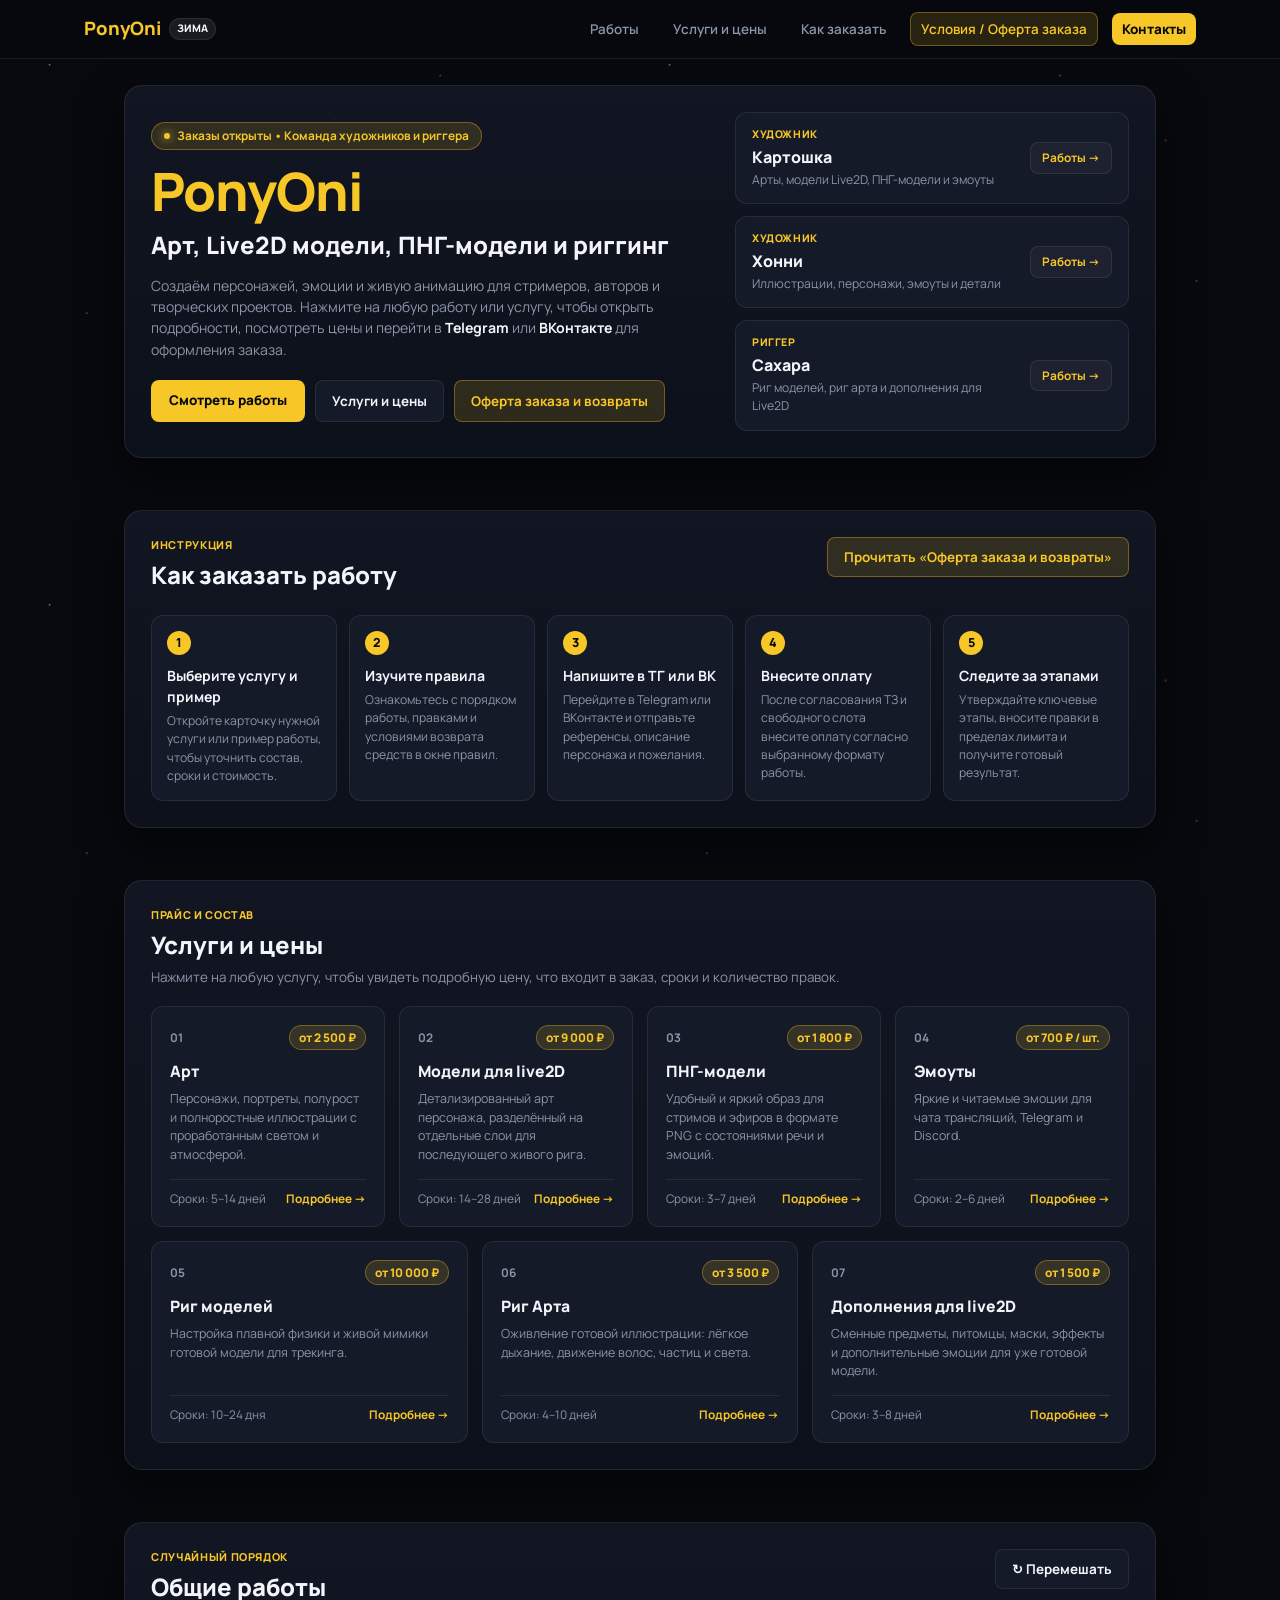
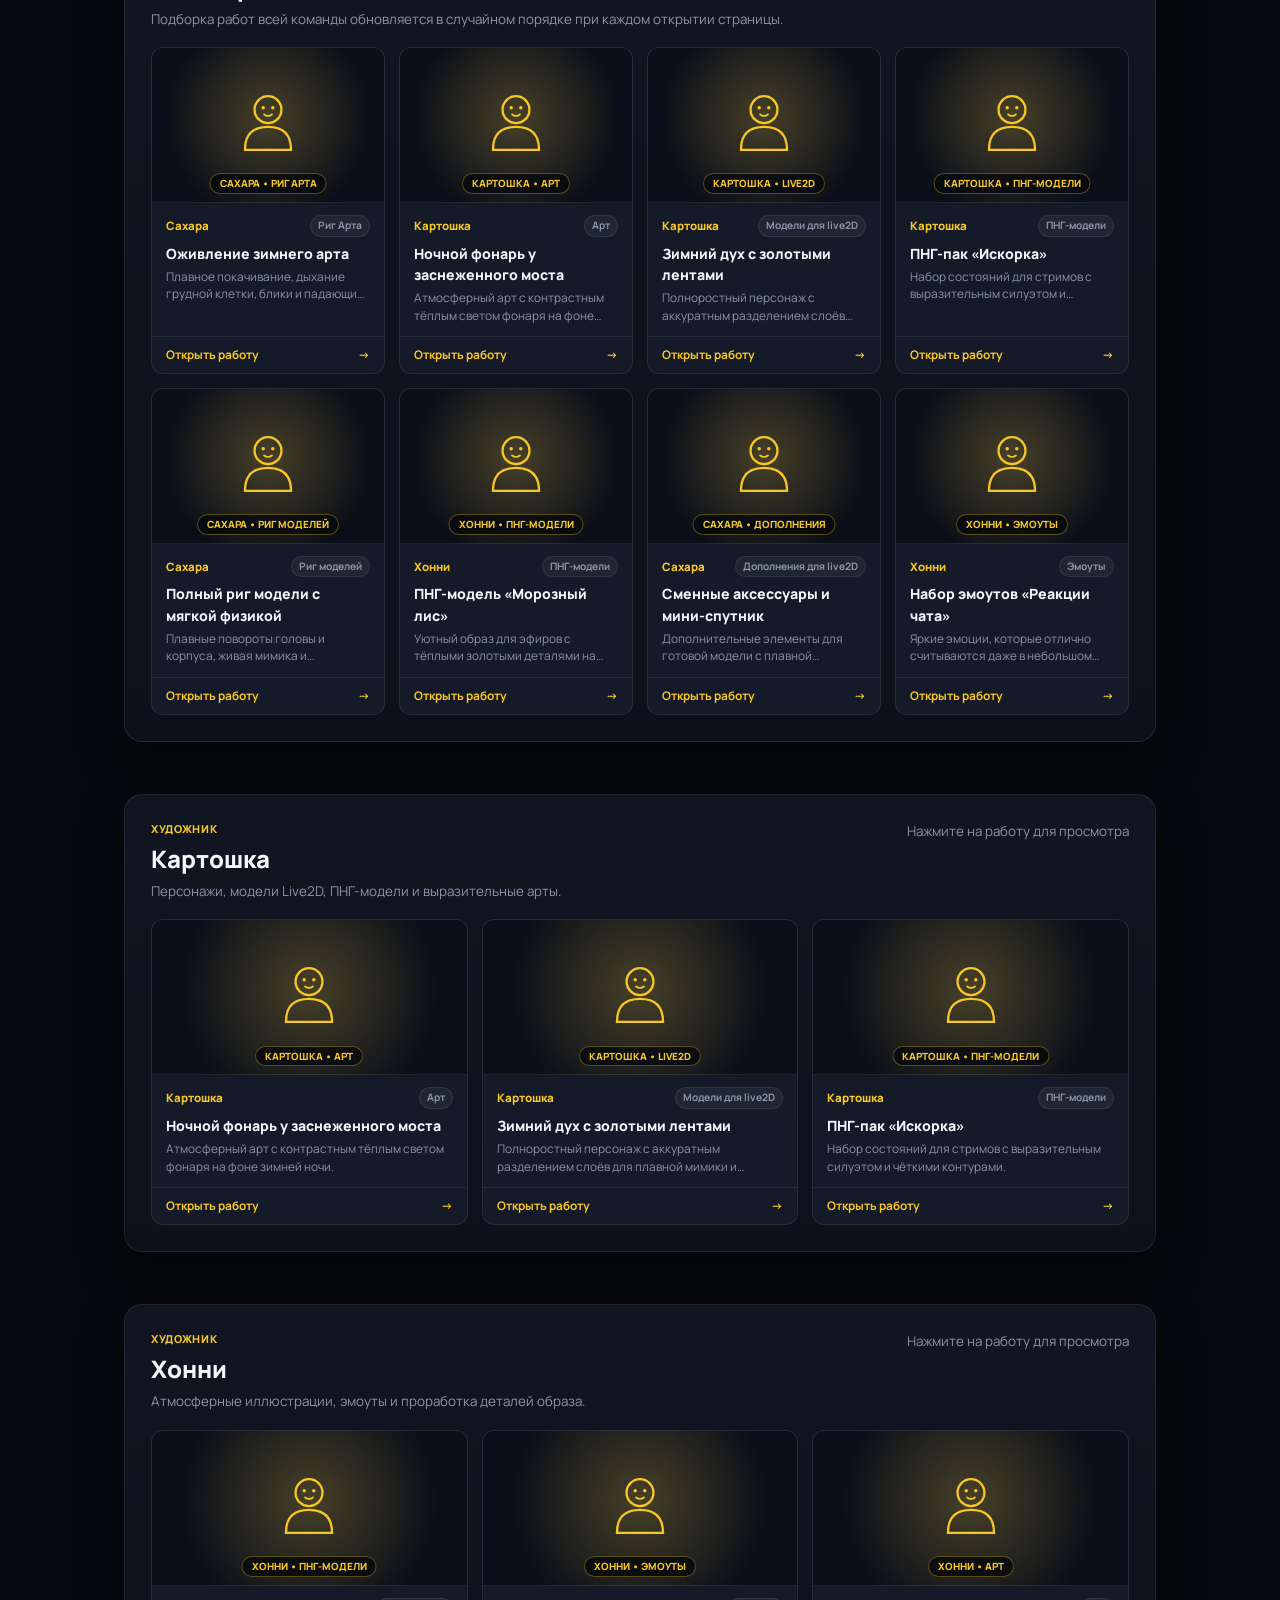
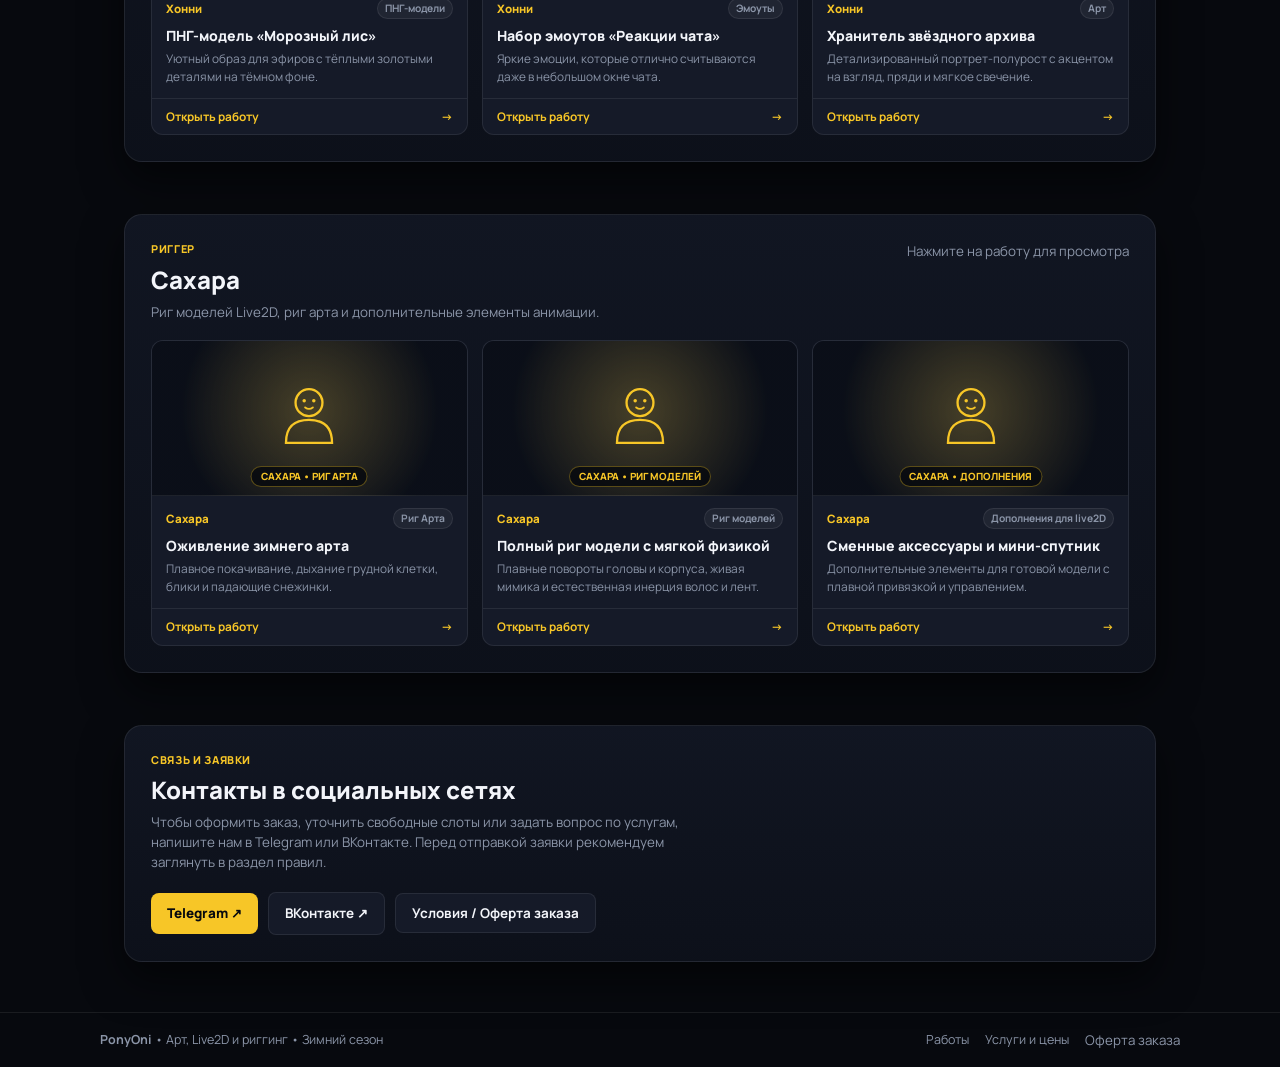
==== commit 7d667985: "index.html 1.v" ====
--- a/index.html
+++ b/index.html
@@ -3,23 +3,22 @@
 <head>
   <meta charset="UTF-8" />
   <meta name="viewport" content="width=device-width, initial-scale=1.0" />
-  <title>PonyOni — Творческая студия VTuber-моделей и рига</title>
+  <title>PonyOni — Арт, Live2D модели, ПНГ-модели и риггинг</title>
   <link rel="preconnect" href="https://fonts.googleapis.com">
   <link rel="preconnect" href="https://fonts.gstatic.com" crossorigin>
   <link href="https://fonts.googleapis.com/css2?family=Manrope:wght@400;500;600;700;800&display=swap" rel="stylesheet">
   <style>
     :root {
-      --bg-main: #080d18;
-      --bg-surface: #0e1626;
-      --bg-card: #111b2e;
-      --bg-card-hover: #16233b;
-      --gold: #f5bd41;
-      --gold-soft: rgba(245, 189, 65, 0.14);
-      --gold-border: rgba(245, 189, 65, 0.34);
-      --text: #f4f7fc;
-      --muted: #8f9db5;
-      --border: rgba(255, 255, 255, 0.08);
-      --glow-gold: 0 0 28px rgba(245, 189, 65, 0.14), 0 14px 32px rgba(3, 6, 12, 0.65);
+      --bg: #07090e;
+      --panel: #10141f;
+      --card: #151a28;
+      --card-hover: #1b2234;
+      --gold: #f7c627;
+      --gold-soft: rgba(247, 198, 39, 0.14);
+      --gold-border: rgba(247, 198, 39, 0.34);
+      --text: #f3f5fa;
+      --muted: #8b95a8;
+      --line: rgba(255, 255, 255, 0.08);
       --radius-lg: 18px;
       --radius-md: 12px;
       --radius-sm: 8px;
@@ -30,12 +29,38 @@
 
     body {
       font-family: 'Manrope', sans-serif;
-      background:
-        radial-gradient(circle at 50% 0%, rgba(28, 46, 82, 0.65) 0%, rgba(8, 13, 24, 0.98) 60%),
-        var(--bg-main);
+      background-color: var(--bg);
       color: var(--text);
       line-height: 1.5;
       overflow-x: hidden;
+      position: relative;
+    }
+
+    /* Звездный / снежный фон как на скриншотах */
+    .sky-dots {
+      position: fixed;
+      inset: 0;
+      pointer-events: none;
+      z-index: 0;
+      background-image:
+        radial-gradient(1.5px 1.5px at 8% 12%, rgba(255,255,255,0.45), transparent),
+        radial-gradient(2px 2px at 22% 28%, rgba(247,198,39,0.35), transparent),
+        radial-gradient(1.5px 1.5px at 37% 9%, rgba(255,255,255,0.35), transparent),
+        radial-gradient(2px 2px at 54% 22%, rgba(255,255,255,0.4), transparent),
+        radial-gradient(1.5px 1.5px at 71% 14%, rgba(255,255,255,0.3), transparent),
+        radial-gradient(2px 2px at 88% 26%, rgba(247,198,39,0.28), transparent),
+        radial-gradient(1.5px 1.5px at 14% 58%, rgba(255,255,255,0.32), transparent),
+        radial-gradient(2px 2px at 31% 74%, rgba(255,255,255,0.25), transparent),
+        radial-gradient(1.5px 1.5px at 63% 64%, rgba(255,255,255,0.35), transparent),
+        radial-gradient(2px 2px at 82% 78%, rgba(255,255,255,0.3), transparent),
+        radial-gradient(1.5px 1.5px at 93% 52%, rgba(255,255,255,0.28), transparent);
+      background-size: 620px 540px;
+      animation: driftDots 24s linear infinite;
+    }
+
+    @keyframes driftDots {
+      from { transform: translateY(0); }
+      to { transform: translateY(120px); }
     }
 
     a { color: inherit; text-decoration: none; }
@@ -45,14 +70,14 @@
     header {
       position: sticky;
       top: 0;
-      z-index: 60;
+      z-index: 50;
+      background: rgba(7, 9, 14, 0.86);
       backdrop-filter: blur(12px);
-      background: rgba(8, 13, 24, 0.85);
-      border-bottom: 1px solid var(--border);
-    }
-
-    .header-inner {
-      max-width: 1120px;
+      border-bottom: 1px solid var(--line);
+    }
+
+    .nav-inner {
+      max-width: 1160px;
       margin: 0 auto;
       padding: 12px 24px;
       display: flex;
@@ -62,578 +87,593 @@
       flex-wrap: wrap;
     }
 
-    .brand {
+    .brand-logo {
       display: inline-flex;
       align-items: center;
-      gap: 10px;
-      font-weight: 800;
-      font-size: 1.05rem;
-    }
-
-    .brand-badge {
-      width: 28px;
-      height: 28px;
-      border-radius: 7px;
-      background: linear-gradient(135deg, #f5bd41, #e08e26);
-      color: #080d18;
-      font-size: 0.78rem;
-      font-weight: 800;
-      display: grid;
-      place-items: center;
-      box-shadow: 0 0 14px rgba(245, 189, 65, 0.35);
-    }
-
-    .brand-pill {
-      font-size: 0.68rem;
-      font-weight: 700;
-      color: var(--gold);
-      background: var(--gold-soft);
-      border: 1px solid var(--gold-border);
+      gap: 8px;
+      font-weight: 800;
+      font-size: 1.15rem;
+      color: var(--gold);
+    }
+
+    .brand-tag {
+      font-size: 0.65rem;
+      font-weight: 800;
+      color: var(--text);
+      background: rgba(255, 255, 255, 0.08);
+      border: 1px solid var(--line);
       padding: 2px 7px;
       border-radius: 999px;
       text-transform: uppercase;
     }
 
-    nav {
-      display: flex;
-      align-items: center;
-      gap: 18px;
+    .nav-links {
+      display: flex;
+      align-items: center;
+      gap: 14px;
       flex-wrap: wrap;
     }
 
-    nav a, nav .nav-btn {
-      font-size: 0.85rem;
+    .nav-links a {
+      font-size: 0.84rem;
       font-weight: 600;
       color: var(--muted);
-      transition: color 0.2s ease;
-    }
-    nav a:hover, nav .nav-btn:hover { color: var(--text); }
-
-    .nav-btn {
+      padding: 6px 10px;
+      border-radius: var(--radius-sm);
+      transition: color 0.2s ease, background 0.2s ease;
+    }
+
+    .nav-links a:hover {
+      color: var(--text);
       background: rgba(255, 255, 255, 0.05);
-      border: 1px solid var(--border);
-      padding: 5px 11px;
-      border-radius: 8px;
-      color: var(--text);
-    }
-
-    .container {
-      max-width: 980px;
+    }
+
+    .nav-links a.pill-outline {
+      color: var(--gold);
+      border: 1px solid var(--gold-border);
+      background: var(--gold-soft);
+    }
+
+    .nav-links a.pill-gold {
+      color: #07090e;
+      background: var(--gold);
+      font-weight: 800;
+    }
+
+    .wrap {
+      position: relative;
+      z-index: 1;
+      max-width: 1080px;
       margin: 0 auto;
       padding: 0 24px;
     }
 
-    /* Hero */
-    .hero {
-      position: relative;
-      padding: 54px 0 20px;
-      text-align: center;
-      overflow: hidden;
-    }
-
-    .snow-field {
-      position: absolute;
-      inset: 0;
-      pointer-events: none;
-    }
-
-    .flake {
-      position: absolute;
-      top: -10px;
-      width: 4px;
-      height: 4px;
-      border-radius: 50%;
-      background: rgba(255, 255, 255, 0.5);
-      box-shadow: 0 0 6px rgba(255, 255, 255, 0.35);
-      animation: snowFall linear infinite;
-    }
-
-    @keyframes snowFall {
-      to { transform: translateY(420px); opacity: 0.05; }
-    }
-
-    .corner-decor {
-      position: absolute;
-      top: -4px;
-      right: 16px;
-      z-index: 2;
-      pointer-events: none;
-      filter: drop-shadow(0 6px 14px rgba(245, 189, 65, 0.2));
-      animation: sway 4.5s ease-in-out infinite;
-      transform-origin: top right;
-    }
-
-    @keyframes sway {
-      0%, 100% { transform: rotate(0deg); }
-      50% { transform: rotate(2.5deg); }
-    }
-
-    .hero-content {
-      position: relative;
-      z-index: 3;
-      max-width: 680px;
-      margin: 0 auto;
-    }
-
-    .kicker {
+    section { padding: 26px 0; }
+
+    .frame-panel {
+      background: linear-gradient(180deg, rgba(18, 23, 36, 0.94), rgba(13, 17, 27, 0.96));
+      border: 1px solid var(--line);
+      border-radius: var(--radius-lg);
+      padding: 26px;
+      box-shadow: 0 18px 40px rgba(0, 0, 0, 0.55);
+    }
+
+    /* Hero сетка: слева PonyOni, справа Картошка / Хонни / Сахара */
+    .hero-grid {
+      display: grid;
+      grid-template-columns: 1.35fr 0.95fr;
+      gap: 24px;
+      align-items: center;
+    }
+
+    @media (max-width: 860px) {
+      .hero-grid { grid-template-columns: 1fr; }
+    }
+
+    .status-pill {
       display: inline-flex;
       align-items: center;
-      gap: 6px;
-      font-size: 0.78rem;
+      gap: 7px;
+      font-size: 0.74rem;
       font-weight: 700;
       color: var(--gold);
       background: var(--gold-soft);
       border: 1px solid var(--gold-border);
-      padding: 5px 13px;
+      padding: 4px 12px;
       border-radius: 999px;
-      box-shadow: 0 0 18px rgba(245, 189, 65, 0.16);
-      margin-bottom: 18px;
-    }
-
-    .hero h1 {
-      font-size: clamp(2.1rem, 4.6vw, 3.15rem);
-      font-weight: 800;
-      line-height: 1.14;
       margin-bottom: 14px;
-      text-shadow: 0 4px 24px rgba(245, 189, 65, 0.12);
-    }
-
-    .hero p {
-      color: var(--muted);
-      font-size: 0.96rem;
-      max-width: 550px;
-      margin: 0 auto 24px;
-    }
-
-    .hero-buttons {
-      display: flex;
-      justify-content: center;
-      gap: 12px;
-      flex-wrap: wrap;
-    }
-
-    .btn-gold {
-      background: var(--gold);
-      color: #080d18;
-      font-weight: 800;
-      font-size: 0.88rem;
-      padding: 11px 20px;
-      border-radius: 9px;
-      box-shadow: 0 0 20px rgba(245, 189, 65, 0.35);
-      transition: transform 0.2s ease, box-shadow 0.2s ease;
-    }
-    .btn-gold:hover {
-      transform: translateY(-2px);
-      box-shadow: 0 0 28px rgba(245, 189, 65, 0.5);
-    }
-
-    .btn-dark {
-      background: rgba(255, 255, 255, 0.05);
-      border: 1px solid var(--border);
-      color: var(--text);
-      font-weight: 700;
-      font-size: 0.88rem;
-      padding: 11px 20px;
-      border-radius: 9px;
-      transition: transform 0.2s ease, background 0.2s ease;
-    }
-    .btn-dark:hover { transform: translateY(-2px); background: rgba(255, 255, 255, 0.09); }
-
-    /* Гирлянда */
-    .string-lights {
-      max-width: 480px;
-      margin: 34px auto 10px;
-      padding-top: 12px;
-      border-top: 1px solid rgba(255, 255, 255, 0.12);
-      display: flex;
-      justify-content: space-between;
-      align-items: center;
-      padding-inline: 16px;
-    }
-
-    .light-dot {
+    }
+
+    .status-dot {
       width: 6px;
       height: 6px;
       border-radius: 50%;
-      animation: glow 2.4s infinite ease-in-out;
-    }
-    .light-dot:nth-child(3n+1) { background: #ff6b6b; box-shadow: 0 0 10px #ff6b6b; }
-    .light-dot:nth-child(3n+2) { background: #ffd166; box-shadow: 0 0 10px #ffd166; animation-delay: 0.6s; }
-    .light-dot:nth-child(3n)   { background: #5ce1e6; box-shadow: 0 0 10px #5ce1e6; animation-delay: 1.2s; }
-
-    @keyframes glow {
-      0%, 100% { opacity: 0.65; }
-      50% { opacity: 1; }
-    }
-
-    section { padding: 40px 0; }
-
-    .works-bar {
-      display: flex;
-      justify-content: space-between;
-      align-items: flex-end;
-      gap: 16px;
+      background: var(--gold);
+      box-shadow: 0 0 8px var(--gold);
+    }
+
+    .hero-title {
+      font-size: clamp(2.4rem, 5vw, 3.3rem);
+      font-weight: 800;
+      color: var(--gold);
+      line-height: 1.05;
+      letter-spacing: -0.02em;
+      margin-bottom: 8px;
+    }
+
+    .hero-subhead {
+      font-size: clamp(1.15rem, 2.3vw, 1.5rem);
+      font-weight: 800;
+      color: var(--text);
+      margin-bottom: 12px;
+    }
+
+    .hero-desc {
+      font-size: 0.88rem;
+      color: var(--muted);
+      max-width: 520px;
       margin-bottom: 20px;
+    }
+
+    .hero-desc strong { color: var(--text); font-weight: 700; }
+
+    .hero-actions {
+      display: flex;
+      gap: 10px;
       flex-wrap: wrap;
     }
 
-    .works-bar h2 { font-size: 1.45rem; font-weight: 800; margin-bottom: 3px; }
-    .works-bar p { color: var(--muted); font-size: 0.84rem; }
-
-    .filter-tabs { display: flex; gap: 6px; flex-wrap: wrap; }
-
-    .tab-btn {
-      font-size: 0.76rem;
+    .btn-main {
+      background: var(--gold);
+      color: #07090e;
+      font-weight: 800;
+      font-size: 0.84rem;
+      padding: 10px 18px;
+      border-radius: var(--radius-sm);
+      transition: transform 0.2s ease, filter 0.2s ease;
+    }
+    .btn-main:hover { transform: translateY(-2px); filter: brightness(1.05); }
+
+    .btn-ghost {
+      background: var(--card);
+      border: 1px solid var(--line);
+      color: var(--text);
       font-weight: 700;
-      color: var(--muted);
-      background: rgba(255, 255, 255, 0.04);
-      border: 1px solid var(--border);
-      padding: 6px 12px;
-      border-radius: 8px;
-      transition: all 0.2s ease;
-    }
-    .tab-btn.active {
-      background: var(--gold);
-      color: #080d18;
-      border-color: var(--gold);
-      box-shadow: 0 0 14px rgba(245, 189, 65, 0.3);
-    }
-
-    /* 2 колонки по горизонтали, 10 рядов вниз */
-    .masonry-2col {
-      display: grid;
-      grid-template-columns: repeat(2, 1fr);
-      gap: 18px;
-      align-items: start;
-    }
-    .masonry-col { display: flex; flex-direction: column; gap: 18px; }
-    @media (max-width: 680px) { .masonry-2col { grid-template-columns: 1fr; } }
-
-    .art-card {
-      background: linear-gradient(160deg, rgba(22, 34, 58, 0.9), rgba(14, 22, 38, 0.95));
-      border: 1px solid var(--border);
-      border-radius: var(--radius-md);
-      overflow: hidden;
-      cursor: pointer;
-      box-shadow: 0 10px 24px rgba(0, 0, 0, 0.45);
-      transition: transform 0.22s ease, border-color 0.22s ease, box-shadow 0.22s ease;
-    }
-    .art-card:hover {
-      transform: translateY(-4px);
-      border-color: var(--gold-border);
-      box-shadow: var(--glow-gold);
-    }
-
-    .art-preview { position: relative; width: 100%; overflow: hidden; }
-
-    .art-chip {
-      position: absolute;
-      top: 10px;
-      left: 10px;
-      z-index: 2;
-      font-size: 0.66rem;
-      font-weight: 800;
-      text-transform: uppercase;
-      padding: 3px 8px;
-      border-radius: 6px;
-      background: rgba(8, 13, 24, 0.8);
-      border: 1px solid rgba(255, 255, 255, 0.14);
-      color: var(--text);
-    }
-
-    .live-motion {
-      animation: liveFloat 3s ease-in-out infinite;
-      transform-origin: center bottom;
-    }
-    @keyframes liveFloat {
-      0%, 100% { transform: translateY(0) scaleY(1); }
-      50% { transform: translateY(-3px) scaleY(1.018); }
-    }
-
-    .art-footer {
-      padding: 12px 15px;
-      border-top: 1px solid var(--border);
-    }
-    .art-title { font-size: 0.92rem; font-weight: 700; margin-bottom: 2px; }
-    .art-credit { font-size: 0.76rem; color: var(--muted); }
-
-    /* Услуги и цены — как на image_410564.jpg */
-    .sec-title { font-size: 1.45rem; font-weight: 800; margin-bottom: 4px; }
-    .sec-sub { color: var(--muted); font-size: 0.84rem; margin-bottom: 20px; }
-
-    .main-pair {
-      display: grid;
-      grid-template-columns: repeat(2, 1fr);
-      gap: 16px;
-      margin-bottom: 16px;
-    }
-    @media (max-width: 740px) { .main-pair { grid-template-columns: 1fr; } }
-
-    .big-service {
-      background: linear-gradient(155deg, rgba(25, 39, 66, 0.92), rgba(14, 22, 38, 0.96));
+      font-size: 0.84rem;
+      padding: 10px 16px;
+      border-radius: var(--radius-sm);
+      transition: background 0.2s ease, border-color 0.2s ease;
+    }
+    .btn-ghost:hover { background: var(--card-hover); border-color: rgba(255,255,255,0.18); }
+
+    .btn-gold-outline {
+      background: var(--gold-soft);
       border: 1px solid var(--gold-border);
-      border-radius: var(--radius-lg);
-      padding: 20px 22px;
-      cursor: pointer;
-      box-shadow: 0 0 24px rgba(245, 189, 65, 0.08), 0 12px 26px rgba(0, 0, 0, 0.45);
-      transition: transform 0.2s ease, border-color 0.2s ease, box-shadow 0.2s ease;
-    }
-    .big-service:hover {
-      transform: translateY(-3px);
-      border-color: var(--gold);
-      box-shadow: var(--glow-gold);
-    }
-
-    .big-meta-row {
-      display: flex;
-      justify-content: space-between;
-      align-items: center;
-      gap: 10px;
-      margin-bottom: 12px;
-    }
-
-    .badge-sub {
-      font-size: 0.7rem;
+      color: var(--gold);
       font-weight: 700;
-      color: var(--gold);
-      background: var(--gold-soft);
-      border: 1px solid rgba(245, 189, 65, 0.25);
-      padding: 3px 9px;
-      border-radius: 999px;
-    }
-
-    .price-pill {
-      font-size: 0.74rem;
-      font-weight: 800;
-      color: var(--gold);
-      background: rgba(245, 189, 65, 0.12);
-      border: 1px solid rgba(245, 189, 65, 0.28);
-      padding: 3px 10px;
-      border-radius: 999px;
-      white-space: nowrap;
-    }
-
-    .big-service h3 {
-      font-size: 1.15rem;
-      font-weight: 800;
-      color: var(--text);
-      margin-bottom: 8px;
-    }
-
-    .big-service p {
-      font-size: 0.82rem;
-      color: var(--muted);
-      margin-bottom: 14px;
-    }
-
-    .big-foot {
-      display: flex;
-      justify-content: space-between;
-      align-items: center;
-      font-size: 0.74rem;
-      color: var(--muted);
-      padding-top: 10px;
-      border-top: 1px solid rgba(255, 255, 255, 0.06);
-    }
-
-    .big-foot .go-link {
-      color: var(--gold);
-      font-weight: 700;
-    }
-
-    /* Две колонки маленьких карточек с ценами и стрелками */
-    .small-cols {
-      display: grid;
-      grid-template-columns: repeat(2, 1fr);
-      gap: 14px;
-    }
-    @media (max-width: 720px) { .small-cols { grid-template-columns: 1fr; } }
-
-    .col-stack { display: flex; flex-direction: column; gap: 12px; }
-
-    .small-service {
-      background: linear-gradient(155deg, rgba(20, 31, 52, 0.92), rgba(13, 20, 34, 0.96));
-      border: 1px solid var(--border);
+      font-size: 0.84rem;
+      padding: 10px 16px;
+      border-radius: var(--radius-sm);
+    }
+
+    .roster-stack {
+      display: flex;
+      flex-direction: column;
+      gap: 12px;
+    }
+
+    .member-card {
+      background: var(--card);
+      border: 1px solid var(--line);
       border-radius: var(--radius-md);
       padding: 14px 16px;
       display: flex;
       justify-content: space-between;
       align-items: center;
       gap: 12px;
-      cursor: pointer;
-      box-shadow: 0 8px 20px rgba(0, 0, 0, 0.35);
-      transition: transform 0.2s ease, border-color 0.2s ease, box-shadow 0.2s ease;
-    }
-    .small-service:hover {
+      transition: border-color 0.2s ease, transform 0.2s ease;
+    }
+    .member-card:hover {
+      border-color: var(--gold-border);
       transform: translateY(-2px);
-      border-color: var(--gold-border);
-      box-shadow: 0 0 20px rgba(245, 189, 65, 0.1);
-    }
-
-    .small-service h4 {
-      font-size: 0.9rem;
-      font-weight: 700;
+    }
+
+    .member-role {
+      font-size: 0.66rem;
+      font-weight: 800;
+      text-transform: uppercase;
+      letter-spacing: 0.06em;
+      color: var(--gold);
+      margin-bottom: 2px;
+    }
+
+    .member-name {
+      font-size: 1rem;
+      font-weight: 800;
       color: var(--text);
       margin-bottom: 2px;
     }
-    .small-service p {
+
+    .member-spec {
       font-size: 0.76rem;
       color: var(--muted);
     }
 
-    .small-right {
-      display: flex;
-      align-items: center;
-      gap: 8px;
-      flex-shrink: 0;
-    }
-
-    .mini-price {
+    .mini-works-btn {
       font-size: 0.74rem;
-      font-weight: 800;
-      color: var(--gold);
+      font-weight: 700;
+      color: var(--gold);
+      background: rgba(255, 255, 255, 0.04);
+      border: 1px solid var(--line);
+      padding: 6px 11px;
+      border-radius: var(--radius-sm);
       white-space: nowrap;
     }
-
-    .arrow-box {
-      width: 24px;
-      height: 24px;
-      border-radius: 6px;
-      background: rgba(255, 255, 255, 0.05);
-      border: 1px solid var(--border);
-      display: grid;
-      place-items: center;
-      font-size: 0.78rem;
+    .mini-works-btn:hover { border-color: var(--gold-border); }
+
+    /* Инструкция: Как заказать работу */
+    .panel-top {
+      display: flex;
+      justify-content: space-between;
+      align-items: flex-start;
+      gap: 14px;
+      margin-bottom: 18px;
+      flex-wrap: wrap;
+    }
+
+    .eyebrow {
+      font-size: 0.68rem;
+      font-weight: 800;
+      text-transform: uppercase;
+      letter-spacing: 0.06em;
+      color: var(--gold);
+      margin-bottom: 4px;
+    }
+
+    .sec-h2 {
+      font-size: 1.5rem;
+      font-weight: 800;
+      color: var(--text);
+      margin-bottom: 4px;
+    }
+
+    .sec-lead {
+      font-size: 0.84rem;
       color: var(--muted);
     }
 
-    .wip-pill {
-      font-size: 0.64rem;
-      font-weight: 800;
-      color: var(--gold);
-      background: rgba(245, 189, 65, 0.14);
-      border: 1px solid rgba(245, 189, 65, 0.3);
-      padding: 1px 6px;
-      border-radius: 999px;
-      margin-left: 6px;
-      vertical-align: middle;
-    }
-
-    /* Как заказать */
-    .steps-row {
+    .steps-5 {
       display: grid;
       grid-template-columns: repeat(5, 1fr);
       gap: 12px;
     }
-    @media (max-width: 920px) { .steps-row { grid-template-columns: repeat(2, 1fr); } }
-    @media (max-width: 520px) { .steps-row { grid-template-columns: 1fr; } }
-
-    .step-box {
-      background: linear-gradient(155deg, rgba(20, 31, 52, 0.9), rgba(13, 20, 34, 0.95));
-      border: 1px solid var(--border);
+
+    @media (max-width: 940px) { .steps-5 { grid-template-columns: repeat(2, 1fr); } }
+    @media (max-width: 520px) { .steps-5 { grid-template-columns: 1fr; } }
+
+    .step-item {
+      background: var(--card);
+      border: 1px solid var(--line);
       border-radius: var(--radius-md);
       padding: 15px;
-      box-shadow: 0 8px 18px rgba(0, 0, 0, 0.3);
-    }
-
-    .step-n {
+    }
+
+    .step-badge {
       width: 24px;
       height: 24px;
       border-radius: 50%;
       background: var(--gold);
-      color: #080d18;
+      color: #07090e;
       font-size: 0.78rem;
       font-weight: 800;
       display: grid;
       place-items: center;
       margin-bottom: 10px;
-      box-shadow: 0 0 12px rgba(245, 189, 65, 0.35);
-    }
-    .step-box h3 { font-size: 0.9rem; font-weight: 700; margin-bottom: 4px; }
-    .step-box p { font-size: 0.78rem; color: var(--muted); }
+    }
+
+    .step-item h3 {
+      font-size: 0.88rem;
+      font-weight: 700;
+      margin-bottom: 5px;
+    }
+
+    .step-item p {
+      font-size: 0.76rem;
+      color: var(--muted);
+    }
+
+    /* Услуги и цены: 4 сверху + 3 снизу */
+    .services-4 {
+      display: grid;
+      grid-template-columns: repeat(4, 1fr);
+      gap: 14px;
+      margin-bottom: 14px;
+    }
+
+    .services-3 {
+      display: grid;
+      grid-template-columns: repeat(3, 1fr);
+      gap: 14px;
+    }
+
+    @media (max-width: 960px) {
+      .services-4 { grid-template-columns: repeat(2, 1fr); }
+      .services-3 { grid-template-columns: repeat(2, 1fr); }
+    }
+
+    @media (max-width: 560px) {
+      .services-4, .services-3 { grid-template-columns: 1fr; }
+    }
+
+    .srv-card {
+      background: var(--card);
+      border: 1px solid var(--line);
+      border-radius: var(--radius-md);
+      padding: 18px;
+      display: flex;
+      flex-direction: column;
+      justify-content: space-between;
+      gap: 14px;
+      cursor: pointer;
+      transition: transform 0.2s ease, border-color 0.2s ease, background 0.2s ease;
+    }
+    .srv-card:hover {
+      transform: translateY(-3px);
+      border-color: var(--gold-border);
+      background: var(--card-hover);
+    }
+
+    .srv-head {
+      display: flex;
+      justify-content: space-between;
+      align-items: center;
+      gap: 8px;
+      margin-bottom: 10px;
+    }
+
+    .srv-num {
+      font-size: 0.74rem;
+      font-weight: 700;
+      color: var(--muted);
+    }
+
+    .srv-price {
+      font-size: 0.74rem;
+      font-weight: 800;
+      color: var(--gold);
+      background: var(--gold-soft);
+      border: 1px solid var(--gold-border);
+      padding: 3px 9px;
+      border-radius: 999px;
+      white-space: nowrap;
+    }
+
+    .srv-card h3 {
+      font-size: 0.98rem;
+      font-weight: 800;
+      margin-bottom: 6px;
+    }
+
+    .srv-card p {
+      font-size: 0.78rem;
+      color: var(--muted);
+    }
+
+    .srv-foot {
+      display: flex;
+      justify-content: space-between;
+      align-items: center;
+      font-size: 0.74rem;
+      color: var(--muted);
+      padding-top: 10px;
+      border-top: 1px solid var(--line);
+    }
+
+    .srv-foot .more-gold {
+      color: var(--gold);
+      font-weight: 700;
+    }
+
+    /* Общие работы и работы по участникам */
+    .works-4 {
+      display: grid;
+      grid-template-columns: repeat(4, 1fr);
+      gap: 14px;
+    }
+
+    .works-3 {
+      display: grid;
+      grid-template-columns: repeat(3, 1fr);
+      gap: 14px;
+    }
+
+    @media (max-width: 960px) { .works-4 { grid-template-columns: repeat(2, 1fr); } }
+    @media (max-width: 780px) { .works-3 { grid-template-columns: 1fr; } }
+    @media (max-width: 540px) { .works-4 { grid-template-columns: 1fr; } }
+
+    .work-box {
+      background: var(--card);
+      border: 1px solid var(--line);
+      border-radius: var(--radius-md);
+      overflow: hidden;
+      cursor: pointer;
+      display: flex;
+      flex-direction: column;
+      justify-content: space-between;
+      transition: transform 0.2s ease, border-color 0.2s ease;
+    }
+    .work-box:hover {
+      transform: translateY(-3px);
+      border-color: var(--gold-border);
+    }
+
+    .work-art-stage {
+      height: 155px;
+      background: radial-gradient(circle at 50% 45%, rgba(247, 198, 39, 0.22), rgba(10, 14, 23, 0.96) 72%);
+      border-bottom: 1px solid var(--line);
+      position: relative;
+      display: flex;
+      align-items: center;
+      justify-content: center;
+      overflow: hidden;
+    }
+
+    .stage-pill {
+      position: absolute;
+      bottom: 8px;
+      left: 50%;
+      transform: translateX(-50%);
+      font-size: 0.62rem;
+      font-weight: 800;
+      text-transform: uppercase;
+      color: var(--gold);
+      background: rgba(7, 9, 14, 0.82);
+      border: 1px solid var(--gold-border);
+      padding: 2px 9px;
+      border-radius: 999px;
+      white-space: nowrap;
+    }
+
+    .work-body {
+      padding: 12px 14px;
+    }
+
+    .work-meta-top {
+      display: flex;
+      justify-content: space-between;
+      align-items: center;
+      gap: 6px;
+      margin-bottom: 6px;
+    }
+
+    .author-name {
+      font-size: 0.72rem;
+      font-weight: 800;
+      color: var(--gold);
+    }
+
+    .cat-badge {
+      font-size: 0.64rem;
+      font-weight: 700;
+      color: var(--muted);
+      background: rgba(255, 255, 255, 0.05);
+      border: 1px solid var(--line);
+      padding: 2px 7px;
+      border-radius: 999px;
+    }
+
+    .work-body h4 {
+      font-size: 0.88rem;
+      font-weight: 800;
+      margin-bottom: 4px;
+    }
+
+    .work-body p {
+      font-size: 0.74rem;
+      color: var(--muted);
+      display: -webkit-box;
+      -webkit-line-clamp: 2;
+      -webkit-box-orient: vertical;
+      overflow: hidden;
+    }
+
+    .work-open-row {
+      padding: 9px 14px;
+      border-top: 1px solid var(--line);
+      display: flex;
+      justify-content: space-between;
+      align-items: center;
+      font-size: 0.74rem;
+      font-weight: 700;
+      color: var(--gold);
+    }
 
     /* Контакты */
-    .contact-panel {
-      background: linear-gradient(150deg, rgba(24, 37, 63, 0.95), rgba(14, 22, 38, 0.98));
+    .contact-flex {
+      display: flex;
+      justify-content: space-between;
+      align-items: center;
+      gap: 20px;
+      flex-wrap: wrap;
+    }
+
+    .contact-btns {
+      display: flex;
+      gap: 10px;
+      flex-wrap: wrap;
+      align-items: center;
+    }
+
+    .btn-tg {
+      background: var(--gold);
+      color: #07090e;
+      font-weight: 800;
+      font-size: 0.84rem;
+      padding: 10px 16px;
+      border-radius: var(--radius-sm);
+    }
+
+    .btn-vk {
+      background: var(--card);
+      border: 1px solid var(--line);
+      color: var(--text);
+      font-weight: 700;
+      font-size: 0.84rem;
+      padding: 10px 16px;
+      border-radius: var(--radius-sm);
+    }
+    .btn-vk:hover { border-color: var(--gold-border); }
+
+    /* Подвал */
+    footer {
+      position: relative;
+      z-index: 1;
+      border-top: 1px solid var(--line);
+      padding: 18px 24px;
+      margin-top: 24px;
+      font-size: 0.78rem;
+      color: var(--muted);
+    }
+
+    .footer-row {
+      max-width: 1080px;
+      margin: 0 auto;
+      display: flex;
+      justify-content: space-between;
+      align-items: center;
+      gap: 14px;
+      flex-wrap: wrap;
+    }
+
+    .footer-links { display: flex; gap: 16px; }
+    .footer-links a:hover, .footer-links button:hover { color: var(--gold); }
+
+    /* Модалка */
+    .modal-bg {
+      position: fixed;
+      inset: 0;
+      background: rgba(4, 6, 10, 0.82);
+      backdrop-filter: blur(6px);
+      z-index: 100;
+      display: none;
+      align-items: center;
+      justify-content: center;
+      padding: 20px;
+    }
+    .modal-bg.open { display: flex; }
+
+    .modal-win {
+      background: var(--panel);
       border: 1px solid var(--gold-border);
       border-radius: var(--radius-lg);
-      padding: 26px;
-      display: flex;
-      justify-content: space-between;
-      align-items: center;
-      gap: 18px;
-      flex-wrap: wrap;
-      box-shadow: var(--glow-gold);
-    }
-
-    .social-group { display: flex; gap: 12px; flex-wrap: wrap; }
-
-    .btn-tg {
-      background: #2aabee;
-      color: #fff;
-      font-weight: 700;
-      font-size: 0.86rem;
-      padding: 10px 18px;
-      border-radius: 9px;
-      box-shadow: 0 0 16px rgba(42, 171, 238, 0.28);
-    }
-
-    .btn-vk {
-      background: #0077ff;
-      color: #fff;
-      font-weight: 700;
-      font-size: 0.86rem;
-      padding: 10px 18px;
-      border-radius: 9px;
-      box-shadow: 0 0 16px rgba(0, 119, 255, 0.28);
-    }
-
-    footer {
-      border-top: 1px solid var(--border);
-      padding: 20px 24px;
-      margin-top: 20px;
-      color: var(--muted);
-      font-size: 0.82rem;
-    }
-
-    .footer-box {
-      max-width: 980px;
-      margin: 0 auto;
-      display: flex;
-      justify-content: space-between;
-      align-items: center;
-      gap: 12px;
-      flex-wrap: wrap;
-    }
-    .footer-box button { color: var(--gold); font-weight: 700; text-decoration: underline; }
-
-    /* Модалка */
-    .modal-backdrop {
-      position: fixed;
-      inset: 0;
-      background: rgba(4, 7, 13, 0.84);
-      backdrop-filter: blur(7px);
-      z-index: 100;
-      display: none;
-      align-items: center;
-      justify-content: center;
-      padding: 20px;
-    }
-    .modal-backdrop.open { display: flex; }
-
-    .modal-card {
-      background: var(--bg-surface);
-      border: 1px solid var(--gold-border);
-      border-radius: var(--radius-lg);
-      max-width: 720px;
+      max-width: 680px;
       width: 100%;
       max-height: 86vh;
       overflow-y: auto;
-      padding: 26px;
-      box-shadow: var(--glow-gold);
-    }
-
-    .modal-top {
+      padding: 24px;
+    }
+
+    .modal-head {
       display: flex;
       justify-content: space-between;
       align-items: flex-start;
@@ -641,541 +681,476 @@
       margin-bottom: 14px;
     }
 
-    .x-btn {
-      width: 34px;
-      height: 34px;
-      border-radius: 8px;
+    .close-x {
+      width: 32px;
+      height: 32px;
+      border-radius: var(--radius-sm);
       background: rgba(255, 255, 255, 0.06);
-      font-size: 1.1rem;
+      font-size: 1rem;
       display: grid;
       place-items: center;
     }
-
-    .sample-grid {
-      display: grid;
-      grid-template-columns: repeat(2, 1fr);
-      gap: 12px;
-      margin: 16px 0 20px;
-    }
-    @media (max-width: 540px) { .sample-grid { grid-template-columns: 1fr; } }
-
-    .sample-item {
-      background: var(--bg-card);
-      border: 1px solid var(--border);
-      border-radius: var(--radius-sm);
-      padding: 12px;
-    }
-    .sample-item strong { display: block; font-size: 0.88rem; margin-bottom: 3px; }
-    .sample-item span { font-size: 0.78rem; color: var(--muted); }
   </style>
 </head>
 <body>
+  <div class="sky-dots" aria-hidden="true"></div>
 
   <header>
-    <div class="header-inner">
-      <a href="#top" class="brand">
-        <span class="brand-badge">PO</span>
+    <div class="nav-inner">
+      <a href="#top" class="brand-logo">
         <span>PonyOni</span>
-        <span class="brand-pill">Studio</span>
+        <span class="brand-tag">Зима</span>
       </a>
-      <nav>
-        <a href="#works">Работы</a>
+      <nav class="nav-links">
+        <a href="#works-all">Работы</a>
         <a href="#services">Услуги и цены</a>
-        <a href="#order">Как заказать</a>
-        <a href="#contacts">Контакты</a>
-        <button class="nav-btn" onclick="openOffer()">Оферта</button>
+        <a href="#how-to-order">Как заказать</a>
+        <a href="#contacts" class="pill-outline">Условия / Оферта заказа</a>
+        <a href="#contacts" class="pill-gold">Контакты</a>
       </nav>
     </div>
   </header>
 
-  <section class="hero" id="top">
-    <div class="snow-field" id="snowField" aria-hidden="true"></div>
-
-    <svg class="corner-decor" width="110" height="125" viewBox="0 0 110 125" fill="none" xmlns="http://www.w3.org/2000/svg" aria-hidden="true">
-      <path d="M108 -4C88 14 70 36 58 64" stroke="#2b7a5b" stroke-width="3" stroke-linecap="round"/>
-      <path d="M92 12L78 8M82 24L68 22M73 38L58 37M65 51L52 53" stroke="#369971" stroke-width="2.5" stroke-linecap="round"/>
-      <line x1="88" y1="16" x2="88" y2="52" stroke="#f5bd41" stroke-width="1.5"/>
-      <circle cx="88" cy="60" r="10" fill="#d94e5a" stroke="#f5bd41" stroke-width="1.5"/>
-    </svg>
-
-    <div class="container hero-content">
-      <div class="kicker">✦ Открыта запись на зимние и новогодние заказы</div>
-      <h1>Творческая студия PonyOni</h1>
-      <p>
-        Команда из двух художников и риггера. Создаем уникальных 2D-персонажей,
-        живой Live2D-риг, иллюстрации и визуал для ваших стримов под ключ.
-      </p>
-      <div class="hero-buttons">
-        <a href="#works" class="btn-gold">Смотреть работы</a>
-        <a href="#contacts" class="btn-dark">Заказать проект</a>
+  <main class="wrap" id="top">
+    <!-- Hero + состав команды -->
+    <section>
+      <div class="frame-panel hero-grid">
+        <div>
+          <div class="status-pill">
+            <span class="status-dot"></span>
+            <span>Заказы открыты • Команда художников и риггера</span>
+          </div>
+          <h1 class="hero-title">PonyOni</h1>
+          <div class="hero-subhead">Арт, Live2D модели, ПНГ-модели и риггинг</div>
+          <p class="hero-desc">
+            Создаём персонажей, эмоции и живую анимацию для стримеров, авторов и творческих проектов.
+            Нажмите на любую работу или услугу, чтобы открыть подробности, посмотреть цены и перейти в
+            <strong>Telegram</strong> или <strong>ВКонтакте</strong> для оформления заказа.
+          </p>
+          <div class="hero-actions">
+            <a href="#works-all" class="btn-main">Смотреть работы</a>
+            <a href="#services" class="btn-ghost">Услуги и цены</a>
+            <a href="#contacts" class="btn-gold-outline">Оферта заказа и возвраты</a>
+          </div>
+        </div>
+
+        <div class="roster-stack">
+          <div class="member-card">
+            <div>
+              <div class="member-role">Художник</div>
+              <div class="member-name">Картошка</div>
+              <div class="member-spec">Арты, модели Live2D, ПНГ-модели и эмоуты</div>
+            </div>
+            <a href="#artist-kartoshka" class="mini-works-btn">Работы →</a>
+          </div>
+
+          <div class="member-card">
+            <div>
+              <div class="member-role">Художник</div>
+              <div class="member-name">Хонни</div>
+              <div class="member-spec">Иллюстрации, персонажи, эмоуты и детали</div>
+            </div>
+            <a href="#artist-honni" class="mini-works-btn">Работы →</a>
+          </div>
+
+          <div class="member-card">
+            <div>
+              <div class="member-role">Риггер</div>
+              <div class="member-name">Сахара</div>
+              <div class="member-spec">Риг моделей, риг арта и дополнения для Live2D</div>
+            </div>
+            <a href="#rigger-sahara" class="mini-works-btn">Работы →</a>
+          </div>
+        </div>
       </div>
-
-      <div class="string-lights" aria-hidden="true">
-        <span class="light-dot"></span><span class="light-dot"></span><span class="light-dot"></span>
-        <span class="light-dot"></span><span class="light-dot"></span><span class="light-dot"></span>
-        <span class="light-dot"></span><span class="light-dot"></span><span class="light-dot"></span>
+    </section>
+
+    <!-- Инструкция: Как заказать работу -->
+    <section id="how-to-order">
+      <div class="frame-panel">
+        <div class="panel-top">
+          <div>
+            <div class="eyebrow">Инструкция</div>
+            <h2 class="sec-h2">Как заказать работу</h2>
+          </div>
+          <button class="btn-gold-outline" onclick="openTerms()">Прочитать «Оферта заказа и возвраты»</button>
+        </div>
+
+        <div class="steps-5">
+          <div class="step-item">
+            <div class="step-badge">1</div>
+            <h3>Выберите услугу и пример</h3>
+            <p>Откройте карточку нужной услуги или пример работы, чтобы уточнить состав, сроки и стоимость.</p>
+          </div>
+          <div class="step-item">
+            <div class="step-badge">2</div>
+            <h3>Изучите правила</h3>
+            <p>Ознакомьтесь с порядком работы, правками и условиями возврата средств в окне правил.</p>
+          </div>
+          <div class="step-item">
+            <div class="step-badge">3</div>
+            <h3>Напишите в ТГ или ВК</h3>
+            <p>Перейдите в Telegram или ВКонтакте и отправьте референсы, описание персонажа и пожелания.</p>
+          </div>
+          <div class="step-item">
+            <div class="step-badge">4</div>
+            <h3>Внесите оплату</h3>
+            <p>После согласования ТЗ и свободного слота внесите оплату согласно выбранному формату работы.</p>
+          </div>
+          <div class="step-item">
+            <div class="step-badge">5</div>
+            <h3>Следите за этапами</h3>
+            <p>Утверждайте ключевые этапы, вносите правки в пределах лимита и получите готовый результат.</p>
+          </div>
+        </div>
+      </div>
+    </section>
+
+    <!-- Услуги и цены -->
+    <section id="services">
+      <div class="frame-panel">
+        <div class="eyebrow">Прайс и состав</div>
+        <h2 class="sec-h2">Услуги и цены</h2>
+        <p class="sec-lead" style="margin-bottom: 18px;">
+          Нажмите на любую услугу, чтобы увидеть подробную цену, что входит в заказ, сроки и количество правок.
+        </p>
+
+        <div class="services-4">
+          <div class="srv-card" onclick="openService('art')">
+            <div>
+              <div class="srv-head">
+                <span class="srv-num">01</span>
+                <span class="srv-price">от 2 500 ₽</span>
+              </div>
+              <h3>Арт</h3>
+              <p>Персонажи, портреты, полурост и полноростные иллюстрации с проработанным светом и атмосферой.</p>
+            </div>
+            <div class="srv-foot">
+              <span>Сроки: 5–14 дней</span>
+              <span class="more-gold">Подробнее →</span>
+            </div>
+          </div>
+
+          <div class="srv-card" onclick="openService('live2d-model')">
+            <div>
+              <div class="srv-head">
+                <span class="srv-num">02</span>
+                <span class="srv-price">от 9 000 ₽</span>
+              </div>
+              <h3>Модели для live2D</h3>
+              <p>Детализированный арт персонажа, разделённый на отдельные слои для последующего живого рига.</p>
+            </div>
+            <div class="srv-foot">
+              <span>Сроки: 14–28 дней</span>
+              <span class="more-gold">Подробнее →</span>
+            </div>
+          </div>
+
+          <div class="srv-card" onclick="openService('png-model')">
+            <div>
+              <div class="srv-head">
+                <span class="srv-num">03</span>
+                <span class="srv-price">от 1 800 ₽</span>
+              </div>
+              <h3>ПНГ-модели</h3>
+              <p>Удобный и яркий образ для стримов и эфиров в формате PNG с состояниями речи и эмоций.</p>
+            </div>
+            <div class="srv-foot">
+              <span>Сроки: 3–7 дней</span>
+              <span class="more-gold">Подробнее →</span>
+            </div>
+          </div>
+
+          <div class="srv-card" onclick="openService('emotes')">
+            <div>
+              <div class="srv-head">
+                <span class="srv-num">04</span>
+                <span class="srv-price">от 700 ₽ / шт.</span>
+              </div>
+              <h3>Эмоуты</h3>
+              <p>Яркие и читаемые эмоции для чата трансляций, Telegram и Discord.</p>
+            </div>
+            <div class="srv-foot">
+              <span>Сроки: 2–6 дней</span>
+              <span class="more-gold">Подробнее →</span>
+            </div>
+          </div>
+        </div>
+
+        <div class="services-3">
+          <div class="srv-card" onclick="openService('rig-model')">
+            <div>
+              <div class="srv-head">
+                <span class="srv-num">05</span>
+                <span class="srv-price">от 10 000 ₽</span>
+              </div>
+              <h3>Риг моделей</h3>
+              <p>Настройка плавной физики и живой мимики готовой модели для трекинга.</p>
+            </div>
+            <div class="srv-foot">
+              <span>Сроки: 10–24 дня</span>
+              <span class="more-gold">Подробнее →</span>
+            </div>
+          </div>
+
+          <div class="srv-card" onclick="openService('rig-art')">
+            <div>
+              <div class="srv-head">
+                <span class="srv-num">06</span>
+                <span class="srv-price">от 3 500 ₽</span>
+              </div>
+              <h3>Риг Арта</h3>
+              <p>Оживление готовой иллюстрации: лёгкое дыхание, движение волос, частиц и света.</p>
+            </div>
+            <div class="srv-foot">
+              <span>Сроки: 4–10 дней</span>
+              <span class="more-gold">Подробнее →</span>
+            </div>
+          </div>
+
+          <div class="srv-card" onclick="openService('addons')">
+            <div>
+              <div class="srv-head">
+                <span class="srv-num">07</span>
+                <span class="srv-price">от 1 500 ₽</span>
+              </div>
+              <h3>Дополнения для live2D</h3>
+              <p>Сменные предметы, питомцы, маски, эффекты и дополнительные эмоции для уже готовой модели.</p>
+            </div>
+            <div class="srv-foot">
+              <span>Сроки: 3–8 дней</span>
+              <span class="more-gold">Подробнее →</span>
+            </div>
+          </div>
+        </div>
+      </div>
+    </section>
+
+    <!-- Общие работы -->
+    <section id="works-all">
+      <div class="frame-panel">
+        <div class="panel-top">
+          <div>
+            <div class="eyebrow">Случайный порядок</div>
+            <h2 class="sec-h2">Общие работы</h2>
+            <p class="sec-lead">Подборка работ всей команды обновляется в случайном порядке при каждом открытии страницы.</p>
+          </div>
+          <button class="btn-ghost" onclick="shuffleWorks()">↻ Перемешать</button>
+        </div>
+        <div class="works-4" id="allWorksGrid"></div>
+      </div>
+    </section>
+
+    <!-- Работы по участникам -->
+    <section id="artist-kartoshka">
+      <div class="frame-panel">
+        <div class="panel-top">
+          <div>
+            <div class="eyebrow">Художник</div>
+            <h2 class="sec-h2">Картошка</h2>
+            <p class="sec-lead">Персонажи, модели Live2D, ПНГ-модели и выразительные арты.</p>
+          </div>
+          <span class="sec-lead">Нажмите на работу для просмотра</span>
+        </div>
+        <div class="works-3" id="kartoshkaGrid"></div>
+      </div>
+    </section>
+
+    <section id="artist-honni">
+      <div class="frame-panel">
+        <div class="panel-top">
+          <div>
+            <div class="eyebrow">Художник</div>
+            <h2 class="sec-h2">Хонни</h2>
+            <p class="sec-lead">Атмосферные иллюстрации, эмоуты и проработка деталей образа.</p>
+          </div>
+          <span class="sec-lead">Нажмите на работу для просмотра</span>
+        </div>
+        <div class="works-3" id="honniGrid"></div>
+      </div>
+    </section>
+
+    <section id="rigger-sahara">
+      <div class="frame-panel">
+        <div class="panel-top">
+          <div>
+            <div class="eyebrow">Риггер</div>
+            <h2 class="sec-h2">Сахара</h2>
+            <p class="sec-lead">Риг моделей Live2D, риг арта и дополнительные элементы анимации.</p>
+          </div>
+          <span class="sec-lead">Нажмите на работу для просмотра</span>
+        </div>
+        <div class="works-3" id="saharaGrid"></div>
+      </div>
+    </section>
+
+    <!-- Контакты -->
+    <section id="contacts">
+      <div class="frame-panel contact-flex">
+        <div>
+          <div class="eyebrow">Связь и заявки</div>
+          <h2 class="sec-h2">Контакты в социальных сетях</h2>
+          <p class="sec-lead" style="max-width: 540px;">
+            Чтобы оформить заказ, уточнить свободные слоты или задать вопрос по услугам, напишите нам
+            в Telegram или ВКонтакте. Перед отправкой заявки рекомендуем заглянуть в раздел правил.
+          </p>
+        </div>
+        <div class="contact-btns">
+          <a href="https://t.me/PonyOni" target="_blank" rel="noopener" class="btn-tg">Telegram ↗</a>
+          <a href="https://vk.ru/club240301955" target="_blank" rel="noopener" class="btn-vk">ВКонтакте ↗</a>
+          <button class="btn-ghost" onclick="openTerms()">Условия / Оферта заказа</button>
+        </div>
+      </div>
+    </section>
+  </main>
+
+  <footer>
+    <div class="footer-row">
+      <span><strong>PonyOni</strong> • Арт, Live2D и риггинг • Зимний сезон</span>
+      <div class="footer-links">
+        <a href="#works-all">Работы</a>
+        <a href="#services">Услуги и цены</a>
+        <button onclick="openTerms()">Оферта заказа</button>
       </div>
     </div>
-  </section>
-
-  <!-- 2 колонки по горизонтали, 10 рядов вниз (20 работ) -->
-  <section id="works">
-    <div class="container">
-      <div class="works-bar">
-        <div>
-          <h2>Наши работы</h2>
-          <p>Готовые Live2D-модели, риггинг, иллюстрации и PNG-персонажи</p>
-        </div>
-        <div class="filter-tabs">
-          <button class="tab-btn active" data-filter="all">Все работы (20)</button>
-          <button class="tab-btn" data-filter="live2d">Модели и Риг</button>
-          <button class="tab-btn" data-filter="art">Иллюстрации</button>
-          <button class="tab-btn" data-filter="png">PNG и Эмоуты</button>
-        </div>
-      </div>
-
-      <div class="masonry-2col">
-        <div class="masonry-col" id="leftCol"></div>
-        <div class="masonry-col" id="rightCol"></div>
-      </div>
-    </div>
-  </section>
-
-  <!-- Услуги и цены -->
-  <section id="services">
-    <div class="container">
-      <h2 class="sec-title">Услуги и цены</h2>
-      <p class="sec-sub">Нажмите на любую карточку, чтобы открыть тарифы и примеры работ по выбранному направлению.</p>
-
-      <div class="main-pair">
-        <div class="big-service" onclick="openService('turnkey')">
-          <div class="big-meta-row">
-            <span class="badge-sub">✦ Флагман студии</span>
-            <span class="price-pill">от 25 000 ₽</span>
-          </div>
-          <h3>Live2D-модель под ключ</h3>
-          <p>
-            Закажите Live2D-модель для стримов: художник нарисует персонажа, риггер настроит мимику и движения.
-            Поможем выбрать специалистов под ваш бюджет.
-          </p>
-          <div class="big-foot">
-            <span>Арт + Нарезка + Полный риг</span>
-            <span class="go-link">Примеры и цены →</span>
-          </div>
-        </div>
-
-        <div class="big-service" onclick="openService('rig')">
-          <div class="big-meta-row">
-            <span class="badge-sub">✦ Для готовых PSD</span>
-            <span class="price-pill">от 12 000 ₽</span>
-          </div>
-          <h3>Риг Live2D-моделей</h3>
-          <p>
-            Мимика, движения и физика. Оживим ваш готовый PSD-файл с нарезкой слоев и настроим плавный трекинг для VTube Studio.
-          </p>
-          <div class="big-foot">
-            <span>Физика волос, одежды и 8 типов поворотов</span>
-            <span class="go-link">Примеры и цены →</span>
-          </div>
-        </div>
-      </div>
-
-      <div class="small-cols">
-        <div class="col-stack">
-          <div class="small-service" onclick="openService('chibi')">
-            <div>
-              <h4>Дизайн персонажа и Чиби</h4>
-              <p>Внешность, одежда, детали образа и чиби-версии</p>
-            </div>
-            <div class="small-right">
-              <span class="mini-price">от 5 000 ₽</span>
-              <span class="arrow-box">→</span>
-            </div>
-          </div>
-
-          <div class="small-service" onclick="openService('png-models')">
-            <div>
-              <h4>PNG-модели</h4>
-              <p>Персонаж с реакцией на голос (PNGTuber)</p>
-            </div>
-            <div class="small-right">
-              <span class="mini-price">от 3 500 ₽</span>
-              <span class="arrow-box">→</span>
-            </div>
-          </div>
-
-          <div class="small-service" onclick="openService('stream-pack')">
-            <div>
-              <h4>Оформление стримов <span class="wip-pill">В разработке</span></h4>
-              <p>Оверлеи, экраны, чат и виджеты донатов</p>
-            </div>
-            <div class="small-right">
-              <span class="arrow-box">→</span>
-            </div>
-          </div>
-
-          <div class="small-service" onclick="openService('addons')">
-            <div>
-              <h4>Дополнения</h4>
-              <p>Сменные детали образа, эмоции и аксессуары</p>
-            </div>
-            <div class="small-right">
-              <span class="mini-price">от 2 500 ₽</span>
-              <span class="arrow-box">→</span>
-            </div>
-          </div>
-        </div>
-
-        <div class="col-stack">
-          <div class="small-service" onclick="openService('illustrations')">
-            <div>
-              <h4>Иллюстрации и ИИ-графика</h4>
-              <p>Арты, обложки, фоны и художественная доработка ИИ-артов</p>
-            </div>
-            <div class="small-right">
-              <span class="mini-price">от 2 500 ₽</span>
-              <span class="arrow-box">→</span>
-            </div>
-          </div>
-
-          <div class="small-service" onclick="openService('emotes-ai')">
-            <div>
-              <h4>Эмоуты и 2D PNG</h4>
-              <p>Смайлы для чата, реакции и готовые 2D PNG-образы</p>
-            </div>
-            <div class="small-right">
-              <span class="mini-price">от 1 500 ₽</span>
-              <span class="arrow-box">→</span>
-            </div>
-          </div>
-
-          <div class="small-service" onclick="openService('3d-models')">
-            <div>
-              <h4>3D Models <span class="wip-pill">В разработке</span></h4>
-              <p>Персонажи виртуальной реальности и 3D-трекинга</p>
-            </div>
-            <div class="small-right">
-              <span class="arrow-box">→</span>
-            </div>
-          </div>
-
-          <div class="small-service" onclick="openService('custom-order')">
-            <div>
-              <h4>Индивидуальный заказ</h4>
-              <p>Нестандартная задача или комплект под ваш запрос</p>
-            </div>
-            <div class="small-right">
-              <span class="mini-price">По ТЗ</span>
-              <span class="arrow-box">→</span>
-            </div>
-          </div>
-        </div>
-      </div>
-    </div>
-  </section>
-
-  <!-- Как заказать -->
-  <section id="order">
-    <div class="container">
-      <h2 class="sec-title">Как заказать</h2>
-      <p class="sec-sub">Пять простых шагов до старта работы.</p>
-
-      <div class="steps-row">
-        <div class="step-box">
-          <div class="step-n">1</div>
-          <h3>Проверка ТЗ</h3>
-          <p>Смотрим идею, референсы и требования.</p>
-        </div>
-        <div class="step-box">
-          <div class="step-n">2</div>
-          <h3>Свяжемся с вами</h3>
-          <p>Отвечаем в личке, обсуждаем сроки.</p>
-        </div>
-        <div class="step-box">
-          <div class="step-n">3</div>
-          <h3>Уточняем детали</h3>
-          <p>Согласовываем состав задач и цену.</p>
-        </div>
-        <div class="step-box">
-          <div class="step-n">4</div>
-          <h3>Предоплата</h3>
-          <p>Бронируем место в очереди заказа.</p>
-        </div>
-        <div class="step-box">
-          <div class="step-n">5</div>
-          <h3>Старт работы</h3>
-          <p>Начинаем работу и присылаем этапы.</p>
-        </div>
-      </div>
-    </div>
-  </section>
-
-  <!-- Контакты -->
-  <section id="contacts">
-    <div class="container">
-      <div class="contact-panel">
-        <div>
-          <h2 class="sec-title" style="margin-bottom: 4px;">Контакты</h2>
-          <p style="color: var(--muted); font-size: 0.88rem;">Перейдите в Telegram или ВКонтакте, чтобы связаться с нами.</p>
-        </div>
-        <div class="social-group">
-          <a href="https://t.me/PonyOni" target="_blank" rel="noopener" class="btn-tg">Telegram</a>
-          <a href="https://vk.ru/club240301955" target="_blank" rel="noopener" class="btn-vk">ВКонтакте</a>
-        </div>
-      </div>
-    </div>
-  </section>
-
-  <footer>
-    <div class="footer-box">
-      <span>© 2026 PonyOni. Все права защищены.</span>
-      <button onclick="openOffer()">Оферта</button>
-    </div>
   </footer>
 
-  <div class="modal-backdrop" id="modalBackdrop" onclick="if(event.target === this) closeModal()">
-    <div class="modal-card" id="modalBox"></div>
+  <div class="modal-bg" id="modalBg" onclick="if(event.target === this) closeModal()">
+    <div class="modal-win" id="modalWin"></div>
   </div>
 
   <script>
-    const snowField = document.getElementById('snowField');
-    for (let i = 0; i < 20; i++) {
-      const f = document.createElement('span');
-      f.className = 'flake';
-      f.style.left = Math.random() * 100 + '%';
-      f.style.animationDuration = (6 + Math.random() * 7) + 's';
-      f.style.animationDelay = (Math.random() * 5) + 's';
-      snowField.appendChild(f);
-    }
-
-    const works = [
-      { id: 1, title: "Зимняя Кицунэ Юки (Под ключ)", cat: "live2d", h: 250, live: true, hair: "#f4f7fb", ear: "#f5bd41", outfit: "#d9b44a", credit: "Арт: Художник #1 • Риг: Риггер PonyOni", desc: "Модель под ключ: отрисовка слоев, физика волос, ушек и настройка эмоций." },
-      { id: 2, title: "Чиби-модель для мини-стримов", cat: "live2d", h: 250, live: true, hair: "#161b26", ear: "#e8789a", outfit: "#e8789a", credit: "Арт: Художник #2 • Риг: Риггер PonyOni", desc: "Компактная модель с живой мимикой и легкой физикой." },
-      { id: 3, title: "Иллюстрация «Снежный вечер»", cat: "art", h: 220, live: false, hair: "#b8d0eb", ear: "#6da4d9", outfit: "#3a5f8a", credit: "Арт: Художник #1", desc: "Атмосферная иллюстрация с персонажем и зимним светом." },
-      { id: 4, title: "Пак эмоутов для чата", cat: "png", h: 210, live: false, hair: "#f5bd41", ear: "#f5bd41", outfit: "#2c3e5e", credit: "Арт: Художник #2", desc: "Набор выразительных смайлов для общения с чатом." },
-      { id: 5, title: "Риг поворотов головы и глаз", cat: "live2d", h: 260, live: true, hair: "#d8c3a5", ear: "#9cc5a1", outfit: "#4f6d7a", credit: "Риг: Риггер PonyOni", desc: "Плавные оси, моргание и естественная физика." },
-      { id: 6, title: "Голосовой PNG-персонаж", cat: "png", h: 225, live: false, hair: "#e5989b", ear: "#ffb4a2", outfit: "#6d597a", credit: "Арт: Художник #1", desc: "PNG-модель с реакцией на голос и базовыми эмоциями." },
-      { id: 7, title: "Дополнение: праздничный наряд", cat: "live2d", h: 245, live: true, hair: "#f4f7fb", ear: "#d94e5a", outfit: "#d94e5a", credit: "Арт: Художник #2 • Риг: Риггер PonyOni", desc: "Сменный образ и аксессуары с привязкой к физике." },
-      { id: 8, title: "Арт с ручной доработкой ИИ", cat: "art", h: 235, live: false, hair: "#90e0ef", ear: "#48cae4", outfit: "#023e8a", credit: "Арт: Художник #1", desc: "Очистка деталей, анатомии и покраса вручную." },
-      { id: 9, title: "Набор реакций PNG", cat: "png", h: 215, live: false, hair: "#ffd166", ear: "#06d6a0", outfit: "#118ab2", credit: "Арт: Художник #2", desc: "Готовые PNG-карточки под разные ситуации на стриме." },
-      { id: 10, title: "Обложка трансляции", cat: "art", h: 255, live: false, hair: "#c77dff", ear: "#e0aaff", outfit: "#3c096c", credit: "Арт: Художник #1", desc: "Яркая обложка для анонсов и оформления канала." },
-      { id: 11, title: "Модель под ключ — зимний сет", cat: "live2d", h: 250, live: true, hair: "#f4f7fb", ear: "#f5bd41", outfit: "#2b7a5b", credit: "Арт: Художник #1 • Риг: Риггер PonyOni", desc: "Полный цикл создания модели от концепта до рига." },
-      { id: 12, title: "Чиби-эмоции для чата", cat: "png", h: 205, live: false, hair: "#f28482", ear: "#f6bd60", outfit: "#84a59d", credit: "Арт: Художник #2", desc: "Милые чиби-иконки для чата и реакций." },
-      { id: 13, title: "Зимний референс персонажа", cat: "art", h: 240, live: false, hair: "#a8dadc", ear: "#457b9d", outfit: "#1d3557", credit: "Арт: Художник #1", desc: "Подробный лист с образом и деталями." },
-      { id: 14, title: "Физика волос и лент", cat: "live2d", h: 250, live: true, hair: "#f7cad0", ear: "#f5bd41", outfit: "#5c4d7d", credit: "Риг: Риггер PonyOni", desc: "Настройка плавной инерции прядей и элементов." },
-      { id: 15, title: "2D PNG в новогоднем стиле", cat: "png", h: 220, live: false, hair: "#eae2b7", ear: "#d62828", outfit: "#003049", credit: "Арт: Художник #2", desc: "Готовый PNG-аватар для стримов и соцсетей." },
-      { id: 16, title: "Сценическая иллюстрация", cat: "art", h: 260, live: false, hair: "#cdb4db", ear: "#ffc8dd", outfit: "#3a2e39", credit: "Арт: Художник #1", desc: "Полноценный арт с проработанным окружением." },
-      { id: 17, title: "Смайлы с эмоциями", cat: "png", h: 210, live: false, hair: "#98f5e1", ear: "#72efdd", outfit: "#2b2d42", credit: "Арт: Художник #2", desc: "Четкие эмоуты, хорошо читаемые в чате." },
-      { id: 18, title: "Демонстрация мимики Live2D", cat: "live2d", h: 245, live: true, hair: "#f5bd41", ear: "#ff9f1c", outfit: "#2ec4b6", credit: "Риг: Риггер PonyOni", desc: "Гибкая настройка выражений лица и глаз." },
-      { id: 19, title: "Дополнительный аксессуар", cat: "art", h: 225, live: false, hair: "#bdb2ff", ear: "#ffc6ff", outfit: "#3d405b", credit: "Арт: Художник #1", desc: "Деталь образа под запрос клиента." },
-      { id: 20, title: "PNG-образ для старта", cat: "png", h: 230, live: false, hair: "#a0c4ff", ear: "#bdb2ff", outfit: "#1d3557", credit: "Арт: Художник #2", desc: "Простой и аккуратный PNG-вариант для стримеров." }
+    const portfolioItems = [
+      { id: 1, author: "Сахара", tag: "Риг Арта", title: "Оживление зимнего арта", desc: "Плавное покачивание, дыхание грудной клетки, блики и падающие снежинки.", badge: "САХАРА • РИГ АРТА", hue: "#f7c627" },
+      { id: 2, author: "Картошка", tag: "Арт", title: "Ночной фонарь у заснеженного моста", desc: "Атмосферный арт с контрастным тёплым светом фонаря на фоне зимней ночи.", badge: "КАРТОШКА • АРТ", hue: "#f7c627" },
+      { id: 3, author: "Картошка", tag: "Модели для live2D", title: "Зимний дух с золотыми лентами", desc: "Полноростный персонаж с аккуратным разделением слоёв для плавной мимики и движений.", badge: "КАРТОШКА • LIVE2D", hue: "#f7c627" },
+      { id: 4, author: "Картошка", tag: "ПНГ-модели", title: "ПНГ-пак «Искорка»", desc: "Набор состояний для стримов с выразительным силуэтом и чёткими контурами.", badge: "КАРТОШКА • ПНГ-МОДЕЛИ", hue: "#f7c627" },
+      { id: 5, author: "Сахара", tag: "Риг моделей", title: "Полный риг модели с мягкой физикой", desc: "Плавные повороты головы и корпуса, живая мимика и естественная инерция волос и лент.", badge: "САХАРА • РИГ МОДЕЛЕЙ", hue: "#f7c627" },
+      { id: 6, author: "Хонни", tag: "ПНГ-модели", title: "ПНГ-модель «Морозный лис»", desc: "Уютный образ для эфиров с тёплыми золотыми деталями на тёмном фоне.", badge: "ХОННИ • ПНГ-МОДЕЛИ", hue: "#f7c627" },
+      { id: 7, author: "Сахара", tag: "Дополнения для live2D", title: "Сменные аксессуары и мини-спутник", desc: "Дополнительные элементы для готовой модели с плавной привязкой и управлением.", badge: "САХАРА • ДОПОЛНЕНИЯ", hue: "#f7c627" },
+      { id: 8, author: "Хонни", tag: "Эмоуты", title: "Набор эмоутов «Реакции чата»", desc: "Яркие эмоции, которые отлично считываются даже в небольшом окне чата.", badge: "ХОННИ • ЭМОУТЫ", hue: "#f7c627" },
+      { id: 9, author: "Хонни", tag: "Арт", title: "Хранитель звёздного архива", desc: "Детализированный портрет-полурост с акцентом на взгляд, пряди и мягкое свечение.", badge: "ХОННИ • АРТ", hue: "#f7c627" }
     ];
 
-    const servicePages = {
-      turnkey: {
-        title: "Live2D-модель под ключ",
-        price: "от 25 000 ₽",
-        desc: "Закажите Live2D-модель для стримов: художник нарисует персонажа, риггер настроит мимику и движения. Поможем выбрать специалистов под ваш бюджет.",
-        items: [
-          { t: "По пояс + базовый риг", d: "Отрисовка слоев + мимика, дыхание и физика волос" },
-          { t: "Полнорост + расширенный риг", d: "Полный рост, доп. эмоции, жест рук и точная физика" }
-        ]
-      },
-      rig: {
-        title: "Риг Live2D-моделей",
-        price: "от 12 000 ₽",
-        desc: "Мимика, движения и физика. Оживим ваш готовый PSD-файл с нарезкой слоев и настроим плавный трекинг для VTube Studio.",
-        items: [
-          { t: "Базовый риг", d: "Повороты головы/тела, моргание, рот, базовая физика" },
-          { t: "Расширенный риг", d: "Доп. углы, эмоции, физика одежды и аксессуаров" }
-        ]
-      },
-      chibi: {
-        title: "Дизайн персонажа и Чиби",
-        price: "от 5 000 ₽",
-        desc: "Внешность, одежда, детали образа и чиби-версии для стримов, соцсетей и карточек.",
-        items: [
-          { t: "Дизайн и чиби-арт", d: "Проработка образа и аккуратный финальный арт" },
-          { t: "С эмоциями", d: "Базовый вариант + сменные выражения" }
-        ]
-      },
-      "png-models": {
-        title: "PNG-модели",
-        price: "от 3 500 ₽",
-        desc: "Персонаж с реакцией на голос (PNGTuber) для комфортного старта стримов.",
-        items: [
-          { t: "Базовый PNGTuber", d: "Закрытый/открытый рот и моргание" },
-          { t: "Расширенный набор", d: "Несколько эмоций под ход эфира" }
-        ]
-      },
-      "stream-pack": {
-        title: "Оформление стримов (В разработке)",
-        price: "Скоро",
-        desc: "Оверлеи, экраны, чат и виджеты донатов — направление в разработке.",
-        items: [
-          { t: "Экраны и оверлеи", d: "Единый стиль для сцен трансляции" },
-          { t: "Чат и донаты", d: "Аккуратные блоки под стиль канала" }
-        ]
-      },
-      addons: {
-        title: "Дополнения",
-        price: "от 2 500 ₽",
-        desc: "Сменные детали образа, эмоции и аксессуары для существующих моделей и артов.",
-        items: [
-          { t: "Аксессуары и детали", d: "Шапки, ушки, очки и предметы" },
-          { t: "Новые эмоции", d: "Дополнительные выражения по ТЗ" }
-        ]
-      },
-      illustrations: {
-        title: "Иллюстрации и ИИ-графика",
-        price: "от 2 500 ₽",
-        desc: "Арты, обложки, фоны и художественная доработка ИИ-артов.",
-        items: [
-          { t: "Иллюстрации и обложки", d: "Арты с персонажами, фоны и сцены" },
-          { t: "Доработка ИИ-артов", d: "Ручная правка деталей, линий и покраса" }
-        ]
-      },
-      "emotes-ai": {
-        title: "Эмоуты и 2D PNG",
-        price: "от 1 500 ₽",
-        desc: "Смайлы для чата, реакции и готовые 2D PNG-образы.",
-        items: [
-          { t: "Эмоуты для чата", d: "Читаемые смайлы для стримов" },
-          { t: "2D PNG-образы", d: "Готовые PNG-файлы на прозрачном фоне" }
-        ]
-      },
-      "3d-models": {
-        title: "3D Models (В разработке)",
-        price: "Скоро",
-        desc: "Персонажи виртуальной реальности и 3D-трекинга — направление в разработке.",
-        items: [
-          { t: "3D-концепт", d: "Подготовка базы и внешнего вида" },
-          { t: "Тестирование", d: "Проверка сетки и отображения" }
-        ]
-      },
-      "custom-order": {
-        title: "Индивидуальный заказ",
-        price: "По ТЗ",
-        desc: "Нестандартная задача или комплект под ваш запрос.",
-        items: [
-          { t: "Расчет по ТЗ", d: "Подберем формат и команду под задачу" },
-          { t: "Гибкий состав", d: "Объединим нужные услуги в один заказ" }
-        ]
-      }
+    const serviceDetails = {
+      art: { title: "Арт", price: "от 2 500 ₽", time: "5–14 дней", text: "Персонажи, портреты, полурост и полноростные иллюстрации с проработанным светом и атмосферой. Правки на этапе скетча и покраса входят в стоимость." },
+      "live2d-model": { title: "Модели для live2D", price: "от 9 000 ₽", time: "14–28 дней", text: "Детализированный арт персонажа, разделённый на отдельные слои для последующего живого рига." },
+      "png-model": { title: "ПНГ-модели", price: "от 1 800 ₽", time: "3–7 дней", text: "Удобный и яркий образ для стримов и эфиров в формате PNG с состояниями речи и эмоций." },
+      emotes: { title: "Эмоуты", price: "от 700 ₽ / шт.", time: "2–6 дней", text: "Яркие и читаемые эмоции для чата трансляций, Telegram и Discord." },
+      "rig-model": { title: "Риг моделей", price: "от 10 000 ₽", time: "10–24 дня", text: "Настройка плавной физики и живой мимики готовой модели для трекинга." },
+      "rig-art": { title: "Риг Арта", price: "от 3 500 ₽", time: "4–10 дней", text: "Оживление готовой иллюстрации: лёгкое дыхание, движение волос, частиц и света." },
+      addons: { title: "Дополнения для live2D", price: "от 1 500 ₽", time: "3–8 дней", text: "Сменные предметы, питомцы, маски, эффекты и дополнительные эмоции для уже готовой модели." }
     };
 
-    function renderList(filter = 'all') {
-      const leftCol = document.getElementById('leftCol');
-      const rightCol = document.getElementById('rightCol');
-      leftCol.innerHTML = '';
-      rightCol.innerHTML = '';
-
-      const items = filter === 'all' ? works : works.filter(x => x.cat === filter);
-
-      items.forEach((w, i) => {
-        const card = document.createElement('div');
-        card.className = 'art-card';
-        card.onclick = () => openWork(w);
-
-        card.innerHTML = `
-          <div class="art-preview" style="height: ${w.h}px; background: linear-gradient(160deg, #16233d, #0b101b);">
-            <span class="art-chip">${w.live ? 'LIVE2D RIG' : w.cat.toUpperCase()}</span>
-            <svg viewBox="0 0 420 ${w.h}" width="100%" height="100%" xmlns="http://www.w3.org/2000/svg">
-              <g class="${w.live ? 'live-motion' : ''}">
-                <polygon points="168,${Math.round(w.h * 0.28)} 154,${Math.round(w.h * 0.14)} 184,${Math.round(w.h * 0.25)}" fill="${w.ear}"/>
-                <polygon points="252,${Math.round(w.h * 0.28)} 266,${Math.round(w.h * 0.14)} 236,${Math.round(w.h * 0.25)}" fill="${w.ear}"/>
-                <circle cx="210" cy="${Math.round(w.h * 0.42)}" r="46" fill="#f7d6be"/>
-                <path d="M164,${Math.round(w.h * 0.40)} Q210,${Math.round(w.h * 0.19)} 256,${Math.round(w.h * 0.40)} L252,${Math.round(w.h * 0.31)} Q210,${Math.round(w.h * 0.24)} 168,${Math.round(w.h * 0.31)} Z" fill="${w.hair}"/>
-                <circle cx="193" cy="${Math.round(w.h * 0.43)}" r="4.5" fill="#111622"/>
-                <circle cx="227" cy="${Math.round(w.h * 0.43)}" r="4.5" fill="#111622"/>
-                <path d="M202,${Math.round(w.h * 0.51)} Q210,${Math.round(w.h * 0.56)} 218,${Math.round(w.h * 0.51)}" stroke="#c96b6b" stroke-width="2.5" fill="none" stroke-linecap="round"/>
-                <path d="M166,${Math.round(w.h * 0.88)} L180,${Math.round(w.h * 0.62)} L240,${Math.round(w.h * 0.62)} L254,${Math.round(w.h * 0.88)} Z" fill="${w.outfit}"/>
-              </g>
-            </svg>
-          </div>
-          <div class="art-footer">
-            <div class="art-title">${w.title}</div>
-            <div class="art-credit">${w.credit}</div>
-          </div>
-        `;
-
-        if (i % 2 === 0) leftCol.appendChild(card);
-        else rightCol.appendChild(card);
-      });
-    }
-
-    document.querySelectorAll('.tab-btn').forEach(btn => {
-      btn.addEventListener('click', () => {
-        document.querySelectorAll('.tab-btn').forEach(b => b.classList.remove('active'));
-        btn.classList.add('active');
-        renderList(btn.dataset.filter);
-      });
-    });
-
-    function openWork(w) {
-      document.getElementById('modalBox').innerHTML = `
-        <div class="modal-top">
+    function createWorkCard(item) {
+      return `
+        <div class="work-box" onclick="openWork(${item.id})">
           <div>
-            <span class="price-pill">${w.live ? 'Live2D Риг' : 'Портфолио'}</span>
-            <h3 style="font-size: 1.35rem; margin-top: 8px;">${w.title}</h3>
-          </div>
-          <button class="x-btn" onclick="closeModal()">✕</button>
-        </div>
-        <p style="color: var(--muted); margin-bottom: 10px;">${w.desc}</p>
-        <p style="color: var(--gold); font-size: 0.86rem; margin-bottom: 18px;">${w.credit}</p>
-        <a href="#contacts" class="btn-gold" onclick="closeModal()">Заказать похожий проект</a>
+            <div class="work-art-stage">
+              <svg width="96" height="96" viewBox="0 0 100 100" fill="none" xmlns="http://www.w3.org/2000/svg">
+                <circle cx="50" cy="34" r="14" stroke="#f7c627" stroke-width="2.4"/>
+                <circle cx="45" cy="32" r="1.8" fill="#f7c627"/>
+                <circle cx="55" cy="32" r="1.8" fill="#f7c627"/>
+                <path d="M46 39 Q50 42 54 39" stroke="#f7c627" stroke-width="2" stroke-linecap="round"/>
+                <path d="M26 76 C26 58 36 52 50 52 C64 52 74 58 74 76 Z" stroke="#f7c627" stroke-width="2.4"/>
+              </svg>
+              <span class="stage-pill">${item.badge}</span>
+            </div>
+            <div class="work-body">
+              <div class="work-meta-top">
+                <span class="author-name">${item.author}</span>
+                <span class="cat-badge">${item.tag}</span>
+              </div>
+              <h4>${item.title}</h4>
+              <p>${item.desc}</p>
+            </div>
+          </div>
+          <div class="work-open-row">
+            <span>Открыть работу</span>
+            <span>→</span>
+          </div>
+        </div>
       `;
-      document.getElementById('modalBackdrop').classList.add('open');
+    }
+
+    function renderAllWorks(list) {
+      document.getElementById("allWorksGrid").innerHTML = list.slice(0, 8).map(createWorkCard).join("");
+    }
+
+    function shuffleWorks() {
+      const copy = [...portfolioItems].sort(() => Math.random() - 0.5);
+      renderAllWorks(copy);
+    }
+
+    function renderByAuthor() {
+      document.getElementById("kartoshkaGrid").innerHTML =
+        portfolioItems.filter(x => x.author === "Картошка").map(createWorkCard).join("");
+      document.getElementById("honniGrid").innerHTML =
+        portfolioItems.filter(x => x.author === "Хонни").map(createWorkCard).join("");
+      document.getElementById("saharaGrid").innerHTML =
+        portfolioItems.filter(x => x.author === "Сахара").map(createWorkCard).join("");
+    }
+
+    function openWork(id) {
+      const item = portfolioItems.find(x => x.id === id);
+      if (!item) return;
+      document.getElementById("modalWin").innerHTML = `
+        <div class="modal-head">
+          <div>
+            <span class="srv-price">${item.author} •${item.tag}</span>
+            <h3 style="font-size: 1.3rem; margin-top: 8px;">${item.title}</h3>
+          </div>
+          <button class="close-x" onclick="closeModal()">✕</button>
+        </div>
+        <p style="color: var(--muted); margin-bottom: 18px;">${item.desc}</p>
+        <div style="display:flex; gap:10px; flex-wrap:wrap;">
+          <a href="https://t.me/PonyOni" target="_blank" rel="noopener" class="btn-main" onclick="closeModal()">Заказать в Telegram</a>
+          <a href="https://vk.ru/club240301955" target="_blank" rel="noopener" class="btn-ghost" onclick="closeModal()">Написать в ВК</a>
+        </div>
+      `;
+      document.getElementById("modalBg").classList.add("open");
     }
 
     function openService(key) {
-      const s = servicePages[key];
+      const s = serviceDetails[key];
       if (!s) return;
-      const listHtml = s.items.map(it => `
-        <div class="sample-item">
-          <strong>${it.t}</strong>
-          <span>${it.d}</span>
-        </div>
-      `).join('');
-
-      document.getElementById('modalBox').innerHTML = `
-        <div class="modal-top">
+      document.getElementById("modalWin").innerHTML = `
+        <div class="modal-head">
           <div>
-            <span class="price-pill">${s.price}</span>
-            <h3 style="font-size: 1.38rem; margin-top: 8px;">${s.title}</h3>
-          </div>
-          <button class="x-btn" onclick="closeModal()">✕</button>
-        </div>
-        <p style="color: var(--muted);">${s.desc}</p>
-        <h4 style="margin-top: 16px; font-size: 0.92rem; color: var(--gold);">Примеры и варианты по услуге</h4>
-        <div class="sample-grid">${listHtml}</div>
-        <div style="display: flex; gap: 10px; flex-wrap: wrap;">
-          <a href="#contacts" class="btn-gold" onclick="closeModal()">Перейти к заказу</a>
-          <button class="btn-dark" onclick="closeModal()">Закрыть</button>
+            <span class="srv-price">${s.price} • Сроки: ${s.time}</span>
+            <h3 style="font-size: 1.35rem; margin-top: 8px;">${s.title}</h3>
+          </div>
+          <button class="close-x" onclick="closeModal()">✕</button>
+        </div>
+        <p style="color: var(--muted); margin-bottom: 18px;">${s.text}</p>
+        <div style="display:flex; gap:10px; flex-wrap:wrap;">
+          <a href="https://t.me/PonyOni" target="_blank" rel="noopener" class="btn-main" onclick="closeModal()">Оформить в Telegram</a>
+          <a href="https://vk.ru/club240301955" target="_blank" rel="noopener" class="btn-ghost" onclick="closeModal()">Оформить в ВК</a>
         </div>
       `;
-      document.getElementById('modalBackdrop').classList.add('open');
-    }
-
-    function openOffer() {
-      document.getElementById('modalBox').innerHTML = `
-        <div class="modal-top">
-          <h3 style="font-size: 1.35rem;">Оферта PonyOni</h3>
-          <button class="x-btn" onclick="closeModal()">✕</button>
-        </div>
-        <p style="color: var(--muted); margin-bottom: 10px;">1. Работа стартует после проверки ТЗ, согласования деталей и внесения предоплаты.</p>
-        <p style="color: var(--muted); margin-bottom: 10px;">2. Правки вносятся на согласованных этапах в рамках утвержденного ТЗ.</p>
-        <p style="color: var(--muted); margin-bottom: 18px;">3. Условия передачи файлов и прав фиксируются перед началом работы.</p>
-        <button class="btn-gold" onclick="closeModal()">Понятно</button>
+      document.getElementById("modalBg").classList.add("open");
+    }
+
+    function openTerms() {
+      document.getElementById("modalWin").innerHTML = `
+        <div class="modal-head">
+          <h3 style="font-size: 1.3rem;">Оферта заказа и возвраты — PonyOni</h3>
+          <button class="close-x" onclick="closeModal()">✕</button>
+        </div>
+        <p style="color: var(--muted); margin-bottom: 10px;">1. Заказ запускается после согласования ТЗ, сроков и оплаты слота.</p>
+        <p style="color: var(--muted); margin-bottom: 10px;">2. Правки вносятся на каждом этапе в рамках согласованного технического задания.</p>
+        <p style="color: var(--muted); margin-bottom: 18px;">3. Возвраты и перенос сроков обсуждаются индивидуально с учётом уже выполненного объёма работ.</p>
+        <button class="btn-main" onclick="closeModal()">Закрыть</button>
       `;
-      document.getElementById('modalBackdrop').classList.add('open');
+      document.getElementById("modalBg").classList.add("open");
     }
 
     function closeModal() {
-      document.getElementById('modalBackdrop').classList.remove('open');
-    }
-
-    renderList('all');
+      document.getElementById("modalBg").classList.remove("open");
+    }
+
+    renderAllWorks(portfolioItems);
+    renderByAuthor();
   </script>
 </body>
 </html>
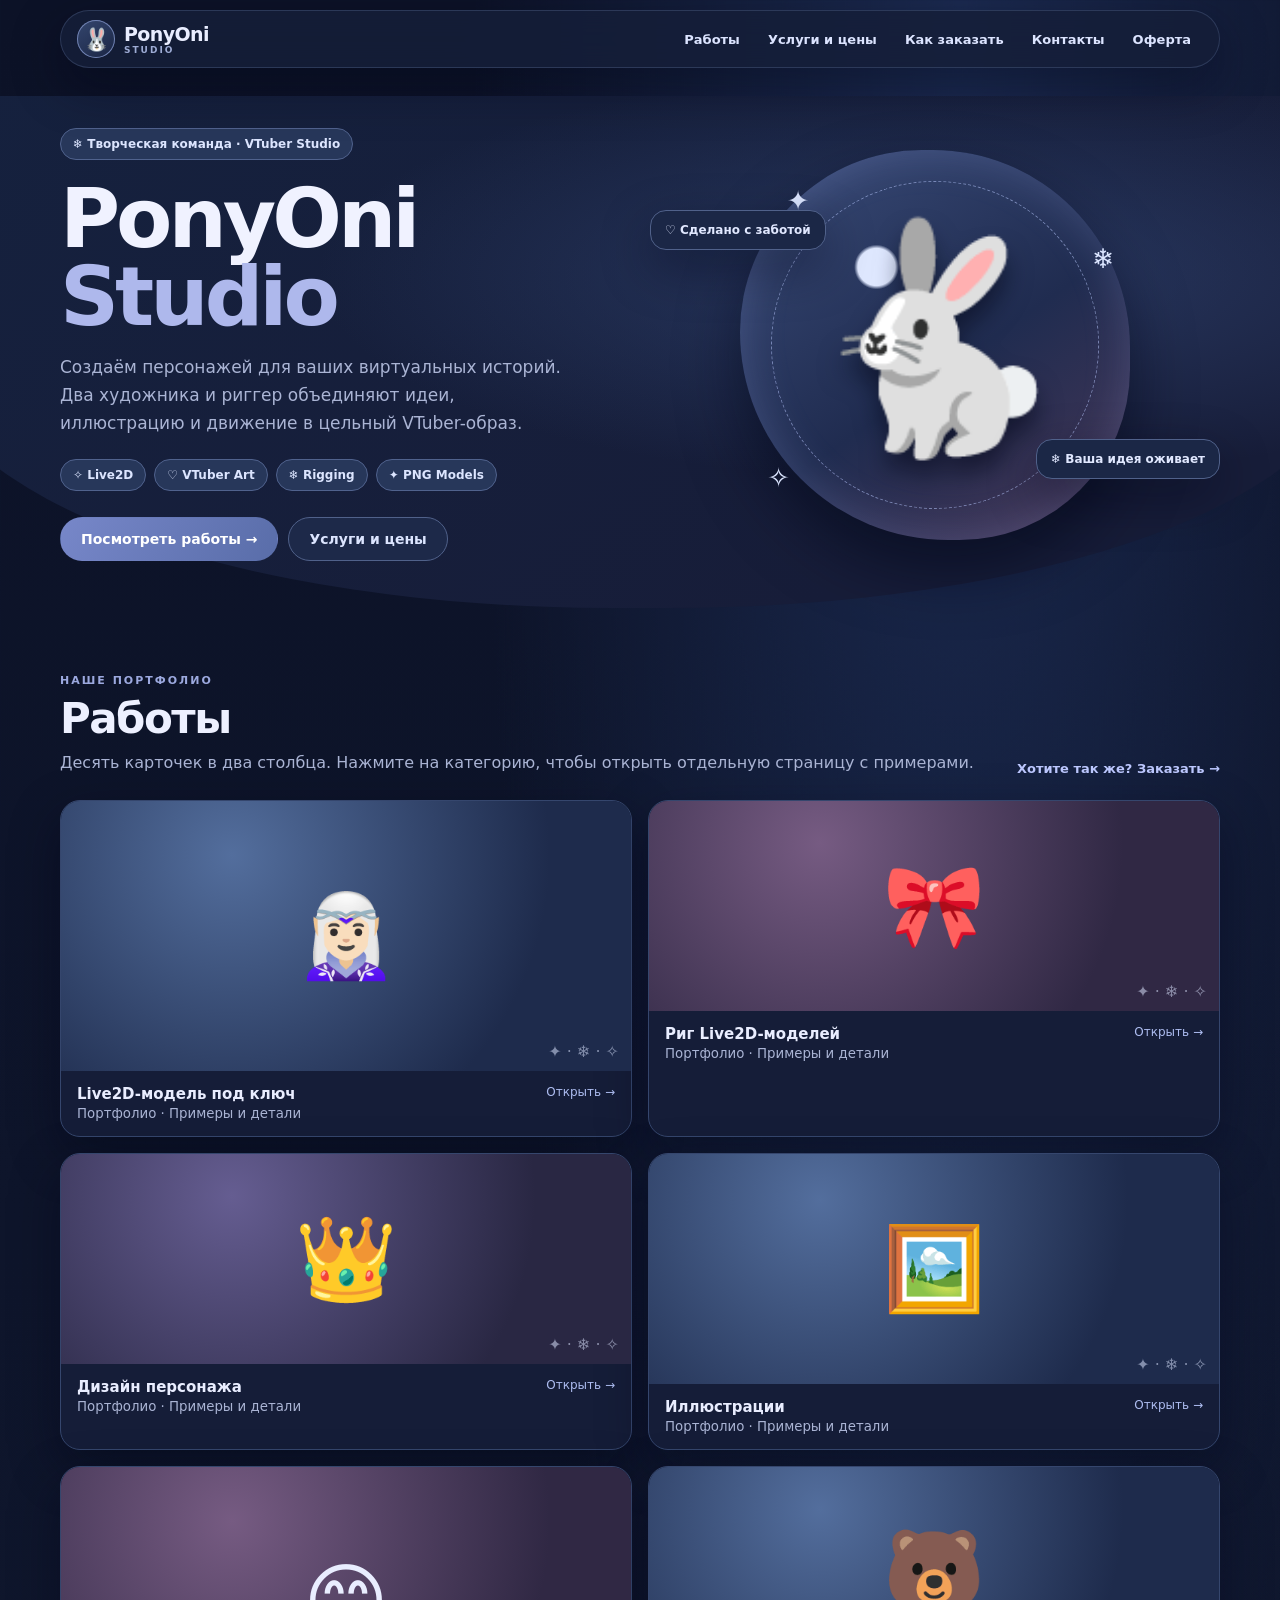
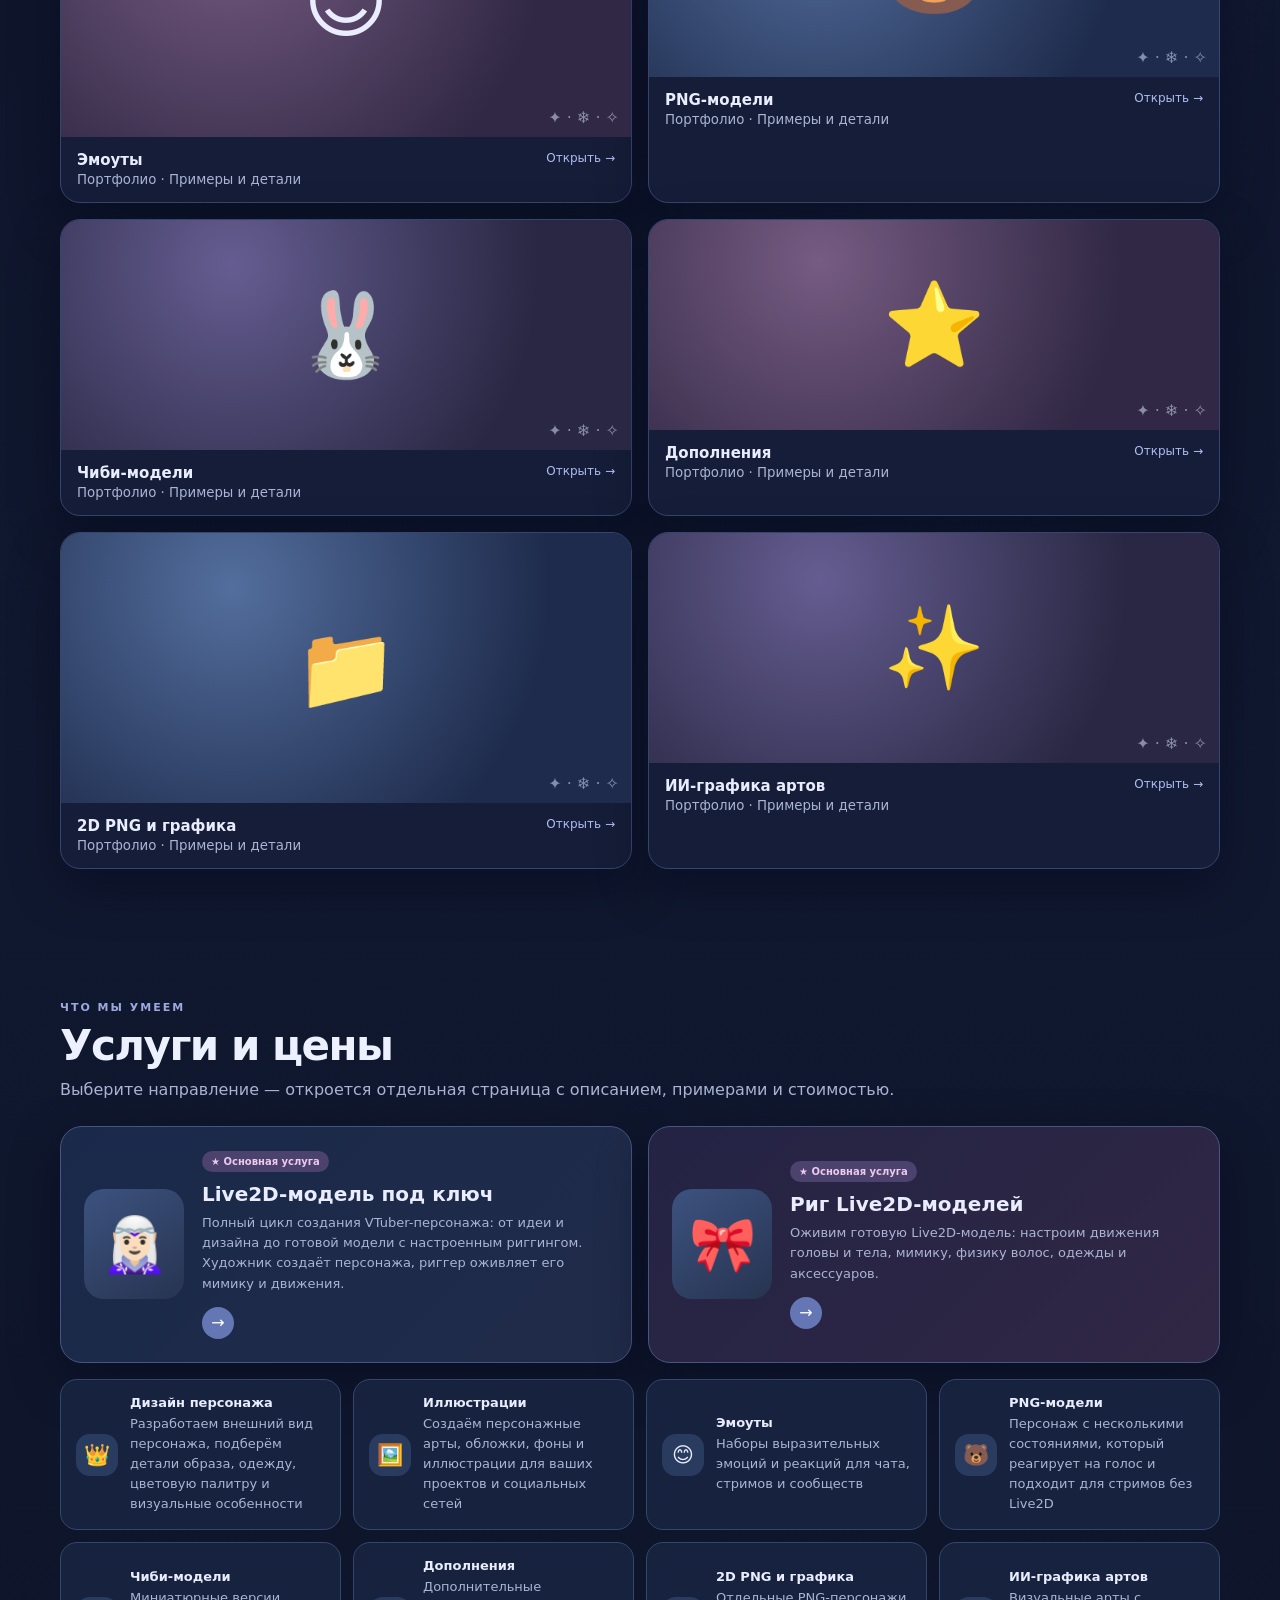
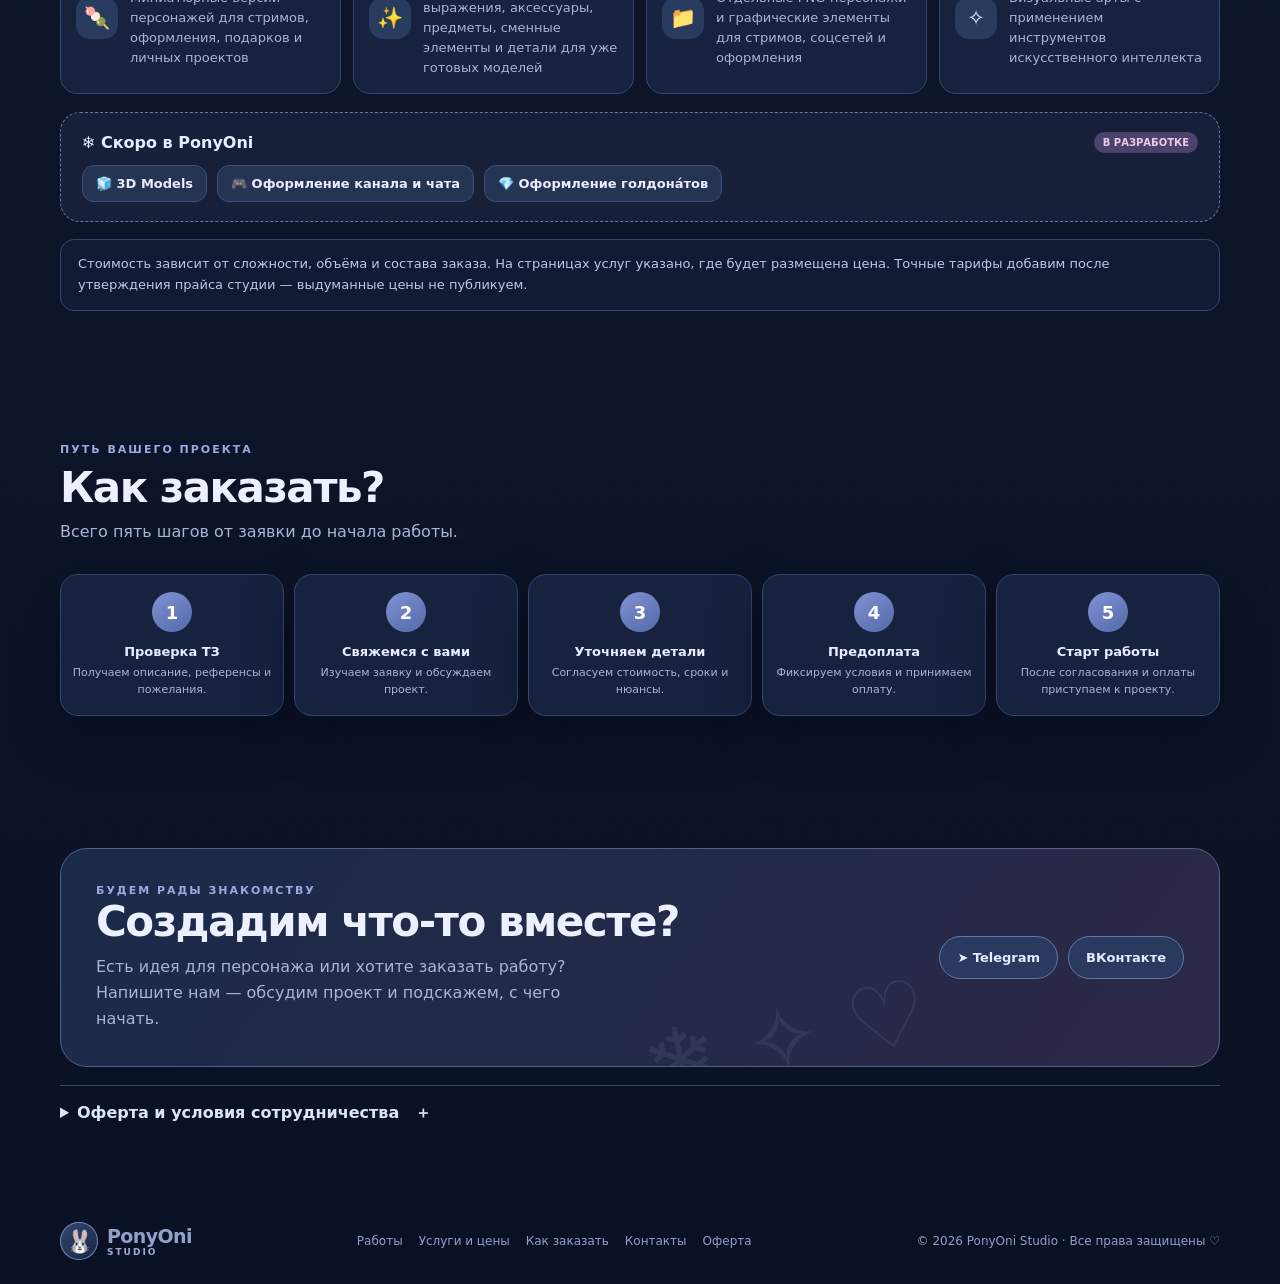
==== commit 7b8d2c46: "index.html" ====
--- a/index.html
+++ b/index.html
@@ -1,1156 +1,52 @@
-<!DOCTYPE html>
+<!doctype html>
 <html lang="ru">
 <head>
-  <meta charset="UTF-8" />
-  <meta name="viewport" content="width=device-width, initial-scale=1.0" />
-  <title>PonyOni — Арт, Live2D модели, ПНГ-модели и риггинг</title>
-  <link rel="preconnect" href="https://fonts.googleapis.com">
-  <link rel="preconnect" href="https://fonts.gstatic.com" crossorigin>
-  <link href="https://fonts.googleapis.com/css2?family=Manrope:wght@400;500;600;700;800&display=swap" rel="stylesheet">
-  <style>
-    :root {
-      --bg: #07090e;
-      --panel: #10141f;
-      --card: #151a28;
-      --card-hover: #1b2234;
-      --gold: #f7c627;
-      --gold-soft: rgba(247, 198, 39, 0.14);
-      --gold-border: rgba(247, 198, 39, 0.34);
-      --text: #f3f5fa;
-      --muted: #8b95a8;
-      --line: rgba(255, 255, 255, 0.08);
-      --radius-lg: 18px;
-      --radius-md: 12px;
-      --radius-sm: 8px;
-    }
-
-    * { box-sizing: border-box; margin: 0; padding: 0; }
-    html { scroll-behavior: smooth; }
-
-    body {
-      font-family: 'Manrope', sans-serif;
-      background-color: var(--bg);
-      color: var(--text);
-      line-height: 1.5;
-      overflow-x: hidden;
-      position: relative;
-    }
-
-    /* Звездный / снежный фон как на скриншотах */
-    .sky-dots {
-      position: fixed;
-      inset: 0;
-      pointer-events: none;
-      z-index: 0;
-      background-image:
-        radial-gradient(1.5px 1.5px at 8% 12%, rgba(255,255,255,0.45), transparent),
-        radial-gradient(2px 2px at 22% 28%, rgba(247,198,39,0.35), transparent),
-        radial-gradient(1.5px 1.5px at 37% 9%, rgba(255,255,255,0.35), transparent),
-        radial-gradient(2px 2px at 54% 22%, rgba(255,255,255,0.4), transparent),
-        radial-gradient(1.5px 1.5px at 71% 14%, rgba(255,255,255,0.3), transparent),
-        radial-gradient(2px 2px at 88% 26%, rgba(247,198,39,0.28), transparent),
-        radial-gradient(1.5px 1.5px at 14% 58%, rgba(255,255,255,0.32), transparent),
-        radial-gradient(2px 2px at 31% 74%, rgba(255,255,255,0.25), transparent),
-        radial-gradient(1.5px 1.5px at 63% 64%, rgba(255,255,255,0.35), transparent),
-        radial-gradient(2px 2px at 82% 78%, rgba(255,255,255,0.3), transparent),
-        radial-gradient(1.5px 1.5px at 93% 52%, rgba(255,255,255,0.28), transparent);
-      background-size: 620px 540px;
-      animation: driftDots 24s linear infinite;
-    }
-
-    @keyframes driftDots {
-      from { transform: translateY(0); }
-      to { transform: translateY(120px); }
-    }
-
-    a { color: inherit; text-decoration: none; }
-    button { font-family: inherit; cursor: pointer; border: none; background: none; color: inherit; }
-
-    /* Шапка */
-    header {
-      position: sticky;
-      top: 0;
-      z-index: 50;
-      background: rgba(7, 9, 14, 0.86);
-      backdrop-filter: blur(12px);
-      border-bottom: 1px solid var(--line);
-    }
-
-    .nav-inner {
-      max-width: 1160px;
-      margin: 0 auto;
-      padding: 12px 24px;
-      display: flex;
-      align-items: center;
-      justify-content: space-between;
-      gap: 16px;
-      flex-wrap: wrap;
-    }
-
-    .brand-logo {
-      display: inline-flex;
-      align-items: center;
-      gap: 8px;
-      font-weight: 800;
-      font-size: 1.15rem;
-      color: var(--gold);
-    }
-
-    .brand-tag {
-      font-size: 0.65rem;
-      font-weight: 800;
-      color: var(--text);
-      background: rgba(255, 255, 255, 0.08);
-      border: 1px solid var(--line);
-      padding: 2px 7px;
-      border-radius: 999px;
-      text-transform: uppercase;
-    }
-
-    .nav-links {
-      display: flex;
-      align-items: center;
-      gap: 14px;
-      flex-wrap: wrap;
-    }
-
-    .nav-links a {
-      font-size: 0.84rem;
-      font-weight: 600;
-      color: var(--muted);
-      padding: 6px 10px;
-      border-radius: var(--radius-sm);
-      transition: color 0.2s ease, background 0.2s ease;
-    }
-
-    .nav-links a:hover {
-      color: var(--text);
-      background: rgba(255, 255, 255, 0.05);
-    }
-
-    .nav-links a.pill-outline {
-      color: var(--gold);
-      border: 1px solid var(--gold-border);
-      background: var(--gold-soft);
-    }
-
-    .nav-links a.pill-gold {
-      color: #07090e;
-      background: var(--gold);
-      font-weight: 800;
-    }
-
-    .wrap {
-      position: relative;
-      z-index: 1;
-      max-width: 1080px;
-      margin: 0 auto;
-      padding: 0 24px;
-    }
-
-    section { padding: 26px 0; }
-
-    .frame-panel {
-      background: linear-gradient(180deg, rgba(18, 23, 36, 0.94), rgba(13, 17, 27, 0.96));
-      border: 1px solid var(--line);
-      border-radius: var(--radius-lg);
-      padding: 26px;
-      box-shadow: 0 18px 40px rgba(0, 0, 0, 0.55);
-    }
-
-    /* Hero сетка: слева PonyOni, справа Картошка / Хонни / Сахара */
-    .hero-grid {
-      display: grid;
-      grid-template-columns: 1.35fr 0.95fr;
-      gap: 24px;
-      align-items: center;
-    }
-
-    @media (max-width: 860px) {
-      .hero-grid { grid-template-columns: 1fr; }
-    }
-
-    .status-pill {
-      display: inline-flex;
-      align-items: center;
-      gap: 7px;
-      font-size: 0.74rem;
-      font-weight: 700;
-      color: var(--gold);
-      background: var(--gold-soft);
-      border: 1px solid var(--gold-border);
-      padding: 4px 12px;
-      border-radius: 999px;
-      margin-bottom: 14px;
-    }
-
-    .status-dot {
-      width: 6px;
-      height: 6px;
-      border-radius: 50%;
-      background: var(--gold);
-      box-shadow: 0 0 8px var(--gold);
-    }
-
-    .hero-title {
-      font-size: clamp(2.4rem, 5vw, 3.3rem);
-      font-weight: 800;
-      color: var(--gold);
-      line-height: 1.05;
-      letter-spacing: -0.02em;
-      margin-bottom: 8px;
-    }
-
-    .hero-subhead {
-      font-size: clamp(1.15rem, 2.3vw, 1.5rem);
-      font-weight: 800;
-      color: var(--text);
-      margin-bottom: 12px;
-    }
-
-    .hero-desc {
-      font-size: 0.88rem;
-      color: var(--muted);
-      max-width: 520px;
-      margin-bottom: 20px;
-    }
-
-    .hero-desc strong { color: var(--text); font-weight: 700; }
-
-    .hero-actions {
-      display: flex;
-      gap: 10px;
-      flex-wrap: wrap;
-    }
-
-    .btn-main {
-      background: var(--gold);
-      color: #07090e;
-      font-weight: 800;
-      font-size: 0.84rem;
-      padding: 10px 18px;
-      border-radius: var(--radius-sm);
-      transition: transform 0.2s ease, filter 0.2s ease;
-    }
-    .btn-main:hover { transform: translateY(-2px); filter: brightness(1.05); }
-
-    .btn-ghost {
-      background: var(--card);
-      border: 1px solid var(--line);
-      color: var(--text);
-      font-weight: 700;
-      font-size: 0.84rem;
-      padding: 10px 16px;
-      border-radius: var(--radius-sm);
-      transition: background 0.2s ease, border-color 0.2s ease;
-    }
-    .btn-ghost:hover { background: var(--card-hover); border-color: rgba(255,255,255,0.18); }
-
-    .btn-gold-outline {
-      background: var(--gold-soft);
-      border: 1px solid var(--gold-border);
-      color: var(--gold);
-      font-weight: 700;
-      font-size: 0.84rem;
-      padding: 10px 16px;
-      border-radius: var(--radius-sm);
-    }
-
-    .roster-stack {
-      display: flex;
-      flex-direction: column;
-      gap: 12px;
-    }
-
-    .member-card {
-      background: var(--card);
-      border: 1px solid var(--line);
-      border-radius: var(--radius-md);
-      padding: 14px 16px;
-      display: flex;
-      justify-content: space-between;
-      align-items: center;
-      gap: 12px;
-      transition: border-color 0.2s ease, transform 0.2s ease;
-    }
-    .member-card:hover {
-      border-color: var(--gold-border);
-      transform: translateY(-2px);
-    }
-
-    .member-role {
-      font-size: 0.66rem;
-      font-weight: 800;
-      text-transform: uppercase;
-      letter-spacing: 0.06em;
-      color: var(--gold);
-      margin-bottom: 2px;
-    }
-
-    .member-name {
-      font-size: 1rem;
-      font-weight: 800;
-      color: var(--text);
-      margin-bottom: 2px;
-    }
-
-    .member-spec {
-      font-size: 0.76rem;
-      color: var(--muted);
-    }
-
-    .mini-works-btn {
-      font-size: 0.74rem;
-      font-weight: 700;
-      color: var(--gold);
-      background: rgba(255, 255, 255, 0.04);
-      border: 1px solid var(--line);
-      padding: 6px 11px;
-      border-radius: var(--radius-sm);
-      white-space: nowrap;
-    }
-    .mini-works-btn:hover { border-color: var(--gold-border); }
-
-    /* Инструкция: Как заказать работу */
-    .panel-top {
-      display: flex;
-      justify-content: space-between;
-      align-items: flex-start;
-      gap: 14px;
-      margin-bottom: 18px;
-      flex-wrap: wrap;
-    }
-
-    .eyebrow {
-      font-size: 0.68rem;
-      font-weight: 800;
-      text-transform: uppercase;
-      letter-spacing: 0.06em;
-      color: var(--gold);
-      margin-bottom: 4px;
-    }
-
-    .sec-h2 {
-      font-size: 1.5rem;
-      font-weight: 800;
-      color: var(--text);
-      margin-bottom: 4px;
-    }
-
-    .sec-lead {
-      font-size: 0.84rem;
-      color: var(--muted);
-    }
-
-    .steps-5 {
-      display: grid;
-      grid-template-columns: repeat(5, 1fr);
-      gap: 12px;
-    }
-
-    @media (max-width: 940px) { .steps-5 { grid-template-columns: repeat(2, 1fr); } }
-    @media (max-width: 520px) { .steps-5 { grid-template-columns: 1fr; } }
-
-    .step-item {
-      background: var(--card);
-      border: 1px solid var(--line);
-      border-radius: var(--radius-md);
-      padding: 15px;
-    }
-
-    .step-badge {
-      width: 24px;
-      height: 24px;
-      border-radius: 50%;
-      background: var(--gold);
-      color: #07090e;
-      font-size: 0.78rem;
-      font-weight: 800;
-      display: grid;
-      place-items: center;
-      margin-bottom: 10px;
-    }
-
-    .step-item h3 {
-      font-size: 0.88rem;
-      font-weight: 700;
-      margin-bottom: 5px;
-    }
-
-    .step-item p {
-      font-size: 0.76rem;
-      color: var(--muted);
-    }
-
-    /* Услуги и цены: 4 сверху + 3 снизу */
-    .services-4 {
-      display: grid;
-      grid-template-columns: repeat(4, 1fr);
-      gap: 14px;
-      margin-bottom: 14px;
-    }
-
-    .services-3 {
-      display: grid;
-      grid-template-columns: repeat(3, 1fr);
-      gap: 14px;
-    }
-
-    @media (max-width: 960px) {
-      .services-4 { grid-template-columns: repeat(2, 1fr); }
-      .services-3 { grid-template-columns: repeat(2, 1fr); }
-    }
-
-    @media (max-width: 560px) {
-      .services-4, .services-3 { grid-template-columns: 1fr; }
-    }
-
-    .srv-card {
-      background: var(--card);
-      border: 1px solid var(--line);
-      border-radius: var(--radius-md);
-      padding: 18px;
-      display: flex;
-      flex-direction: column;
-      justify-content: space-between;
-      gap: 14px;
-      cursor: pointer;
-      transition: transform 0.2s ease, border-color 0.2s ease, background 0.2s ease;
-    }
-    .srv-card:hover {
-      transform: translateY(-3px);
-      border-color: var(--gold-border);
-      background: var(--card-hover);
-    }
-
-    .srv-head {
-      display: flex;
-      justify-content: space-between;
-      align-items: center;
-      gap: 8px;
-      margin-bottom: 10px;
-    }
-
-    .srv-num {
-      font-size: 0.74rem;
-      font-weight: 700;
-      color: var(--muted);
-    }
-
-    .srv-price {
-      font-size: 0.74rem;
-      font-weight: 800;
-      color: var(--gold);
-      background: var(--gold-soft);
-      border: 1px solid var(--gold-border);
-      padding: 3px 9px;
-      border-radius: 999px;
-      white-space: nowrap;
-    }
-
-    .srv-card h3 {
-      font-size: 0.98rem;
-      font-weight: 800;
-      margin-bottom: 6px;
-    }
-
-    .srv-card p {
-      font-size: 0.78rem;
-      color: var(--muted);
-    }
-
-    .srv-foot {
-      display: flex;
-      justify-content: space-between;
-      align-items: center;
-      font-size: 0.74rem;
-      color: var(--muted);
-      padding-top: 10px;
-      border-top: 1px solid var(--line);
-    }
-
-    .srv-foot .more-gold {
-      color: var(--gold);
-      font-weight: 700;
-    }
-
-    /* Общие работы и работы по участникам */
-    .works-4 {
-      display: grid;
-      grid-template-columns: repeat(4, 1fr);
-      gap: 14px;
-    }
-
-    .works-3 {
-      display: grid;
-      grid-template-columns: repeat(3, 1fr);
-      gap: 14px;
-    }
-
-    @media (max-width: 960px) { .works-4 { grid-template-columns: repeat(2, 1fr); } }
-    @media (max-width: 780px) { .works-3 { grid-template-columns: 1fr; } }
-    @media (max-width: 540px) { .works-4 { grid-template-columns: 1fr; } }
-
-    .work-box {
-      background: var(--card);
-      border: 1px solid var(--line);
-      border-radius: var(--radius-md);
-      overflow: hidden;
-      cursor: pointer;
-      display: flex;
-      flex-direction: column;
-      justify-content: space-between;
-      transition: transform 0.2s ease, border-color 0.2s ease;
-    }
-    .work-box:hover {
-      transform: translateY(-3px);
-      border-color: var(--gold-border);
-    }
-
-    .work-art-stage {
-      height: 155px;
-      background: radial-gradient(circle at 50% 45%, rgba(247, 198, 39, 0.22), rgba(10, 14, 23, 0.96) 72%);
-      border-bottom: 1px solid var(--line);
-      position: relative;
-      display: flex;
-      align-items: center;
-      justify-content: center;
-      overflow: hidden;
-    }
-
-    .stage-pill {
-      position: absolute;
-      bottom: 8px;
-      left: 50%;
-      transform: translateX(-50%);
-      font-size: 0.62rem;
-      font-weight: 800;
-      text-transform: uppercase;
-      color: var(--gold);
-      background: rgba(7, 9, 14, 0.82);
-      border: 1px solid var(--gold-border);
-      padding: 2px 9px;
-      border-radius: 999px;
-      white-space: nowrap;
-    }
-
-    .work-body {
-      padding: 12px 14px;
-    }
-
-    .work-meta-top {
-      display: flex;
-      justify-content: space-between;
-      align-items: center;
-      gap: 6px;
-      margin-bottom: 6px;
-    }
-
-    .author-name {
-      font-size: 0.72rem;
-      font-weight: 800;
-      color: var(--gold);
-    }
-
-    .cat-badge {
-      font-size: 0.64rem;
-      font-weight: 700;
-      color: var(--muted);
-      background: rgba(255, 255, 255, 0.05);
-      border: 1px solid var(--line);
-      padding: 2px 7px;
-      border-radius: 999px;
-    }
-
-    .work-body h4 {
-      font-size: 0.88rem;
-      font-weight: 800;
-      margin-bottom: 4px;
-    }
-
-    .work-body p {
-      font-size: 0.74rem;
-      color: var(--muted);
-      display: -webkit-box;
-      -webkit-line-clamp: 2;
-      -webkit-box-orient: vertical;
-      overflow: hidden;
-    }
-
-    .work-open-row {
-      padding: 9px 14px;
-      border-top: 1px solid var(--line);
-      display: flex;
-      justify-content: space-between;
-      align-items: center;
-      font-size: 0.74rem;
-      font-weight: 700;
-      color: var(--gold);
-    }
-
-    /* Контакты */
-    .contact-flex {
-      display: flex;
-      justify-content: space-between;
-      align-items: center;
-      gap: 20px;
-      flex-wrap: wrap;
-    }
-
-    .contact-btns {
-      display: flex;
-      gap: 10px;
-      flex-wrap: wrap;
-      align-items: center;
-    }
-
-    .btn-tg {
-      background: var(--gold);
-      color: #07090e;
-      font-weight: 800;
-      font-size: 0.84rem;
-      padding: 10px 16px;
-      border-radius: var(--radius-sm);
-    }
-
-    .btn-vk {
-      background: var(--card);
-      border: 1px solid var(--line);
-      color: var(--text);
-      font-weight: 700;
-      font-size: 0.84rem;
-      padding: 10px 16px;
-      border-radius: var(--radius-sm);
-    }
-    .btn-vk:hover { border-color: var(--gold-border); }
-
-    /* Подвал */
-    footer {
-      position: relative;
-      z-index: 1;
-      border-top: 1px solid var(--line);
-      padding: 18px 24px;
-      margin-top: 24px;
-      font-size: 0.78rem;
-      color: var(--muted);
-    }
-
-    .footer-row {
-      max-width: 1080px;
-      margin: 0 auto;
-      display: flex;
-      justify-content: space-between;
-      align-items: center;
-      gap: 14px;
-      flex-wrap: wrap;
-    }
-
-    .footer-links { display: flex; gap: 16px; }
-    .footer-links a:hover, .footer-links button:hover { color: var(--gold); }
-
-    /* Модалка */
-    .modal-bg {
-      position: fixed;
-      inset: 0;
-      background: rgba(4, 6, 10, 0.82);
-      backdrop-filter: blur(6px);
-      z-index: 100;
-      display: none;
-      align-items: center;
-      justify-content: center;
-      padding: 20px;
-    }
-    .modal-bg.open { display: flex; }
-
-    .modal-win {
-      background: var(--panel);
-      border: 1px solid var(--gold-border);
-      border-radius: var(--radius-lg);
-      max-width: 680px;
-      width: 100%;
-      max-height: 86vh;
-      overflow-y: auto;
-      padding: 24px;
-    }
-
-    .modal-head {
-      display: flex;
-      justify-content: space-between;
-      align-items: flex-start;
-      gap: 12px;
-      margin-bottom: 14px;
-    }
-
-    .close-x {
-      width: 32px;
-      height: 32px;
-      border-radius: var(--radius-sm);
-      background: rgba(255, 255, 255, 0.06);
-      font-size: 1rem;
-      display: grid;
-      place-items: center;
-    }
-  </style>
+<meta charset="utf-8"><meta name="viewport" content="width=device-width,initial-scale=1">
+<meta name="theme-color" content="#0c1227"><meta name="description" content="PonyOni Studio — Live2D, VTuber art, rigging и графика для виртуальных персонажей.">
+<title>PonyOni Studio — зимняя творческая мастерская</title>
+<style>
+:root{--bg:#0c1227;--panel:#151d38;--panel2:#1c2848;--panel3:#26365e;--text:#e9edff;--muted:#aab4d4;--blue:#8d9bd8;--lav:#aaa0d9;--pink:#bd91c7;--line:#344367;--shadow:0 18px 50px #02061766;--r:22px}*{box-sizing:border-box}html{scroll-behavior:smooth}body{margin:0;background:radial-gradient(ellipse at 75% 0%,#1b2a50 0,transparent 36%),linear-gradient(180deg,#0c1227,#10182f 55%,#0b1124);color:var(--text);font-family:Inter,ui-rounded,"Trebuchet MS",system-ui,sans-serif;overflow-x:hidden}a{color:inherit;text-decoration:none}button{font:inherit;cursor:pointer}.wrap{width:min(1160px,calc(100% - 36px));margin:auto}.snow{position:fixed;inset:0;pointer-events:none;z-index:5;overflow:hidden}.flake{position:absolute;top:-30px;color:#dce8ff;opacity:.65;text-shadow:0 0 12px #b9caff;animation:fall linear infinite}@keyframes fall{to{transform:translateY(110vh) rotate(360deg)}}@keyframes float{50%{transform:translateY(-9px) rotate(1.5deg)}}@keyframes twinkle{50%{opacity:.3;transform:scale(.8)}}@keyframes rise{from{opacity:0;transform:translateY(18px)}to{opacity:1;transform:none}}.topbar{position:sticky;top:10px;z-index:20;margin:10px auto 0;width:min(1160px,calc(100% - 24px));background:#151e39df;backdrop-filter:blur(18px);border:1px solid #52628b66;border-radius:999px;box-shadow:var(--shadow);display:flex;align-items:center;justify-content:space-between;padding:9px 16px}.brand{display:flex;align-items:center;gap:9px;font-weight:900;font-size:19px;letter-spacing:-.6px}.brandmark{width:38px;height:38px;border-radius:50%;display:grid;place-items:center;background:linear-gradient(145deg,#34466e,#1a2544);font-size:22px;box-shadow:inset 0 0 0 1px #7183b3}.nav{display:flex;gap:4px;align-items:center}.nav a{padding:10px 12px;border-radius:999px;font-size:13px;font-weight:750;color:#dce4ff;transition:.2s}.nav a:hover{background:#34466e;color:white}.menu{display:none;border:1px solid var(--line);background:var(--panel2);border-radius:50%;width:40px;height:40px;color:var(--text);font-size:20px}.hero{position:relative;min-height:540px;display:grid;grid-template-columns:1fr 1fr;align-items:center;gap:20px;padding:55px 0 42px}.hero:before{content:"";position:absolute;inset:28px -10vw 0;border-radius:0 0 48% 48%;background:radial-gradient(ellipse at 72% 35%,#354b7c99 0,transparent 44%),linear-gradient(145deg,#15213e,#171d39 75%);z-index:-1}.eyebrow,.tag{display:inline-flex;align-items:center;gap:8px;background:#27375a;border:1px solid #50628d;padding:8px 12px;border-radius:999px;font-size:12px;font-weight:800;color:#dce5ff}.hero h1{font-size:clamp(48px,7vw,82px);line-height:.95;letter-spacing:-4px;margin:20px 0 15px;color:#f0f2ff}.hero h1 span{display:block;color:#aeb8ec}.lead{font-size:17px;line-height:1.65;max-width:510px;color:var(--muted)}.tags{display:flex;flex-wrap:wrap;gap:8px;margin:22px 0}.actions{display:flex;gap:10px;flex-wrap:wrap;margin-top:26px}.btn{display:inline-flex;align-items:center;justify-content:center;gap:9px;border:1px solid transparent;border-radius:999px;padding:13px 20px;font-weight:850;font-size:14px;transition:.22s}.btn:hover{transform:translateY(-3px);box-shadow:0 12px 25px #02061766}.primary{background:linear-gradient(120deg,#7787c9,#596da9);color:white}.secondary{background:#1d2949;color:#dce5ff;border-color:#50618a}.hero-art{min-height:420px;position:relative;display:grid;place-items:center}.orb{width:min(390px,88%);aspect-ratio:1;border-radius:48% 52% 45% 55%;background:radial-gradient(circle at 35% 30%,#dfe8ff 0 5%,transparent 6%),linear-gradient(145deg,#3a4c79,#202c50 55%,#493858);box-shadow:inset 0 0 45px #aabaff33,0 30px 60px #02061788;display:grid;place-items:center;position:relative;animation:float 5s ease-in-out infinite}.character{font-size:clamp(130px,20vw,220px);filter:drop-shadow(0 18px 12px #02061788);transform:translateY(-6px)}.orbit{position:absolute;border:1px dashed #b9c9ff88;border-radius:50%;inset:8%;transform:rotate(-18deg)}.spark{position:absolute;color:#dbe5ff;font-size:27px;animation:twinkle 2.4s infinite}.s1{top:9%;left:12%}.s2{right:4%;top:24%;animation-delay:.7s}.s3{bottom:12%;left:7%;animation-delay:1.2s}.float-note{position:absolute;background:#1b2746;border:1px solid #50618a;border-radius:16px;padding:12px 14px;box-shadow:var(--shadow);font-size:12px;font-weight:800;color:#e1e8ff}.note1{left:0;top:18%}.note2{right:0;bottom:18%}.section{padding:66px 0}.section-head{display:flex;justify-content:space-between;align-items:end;gap:20px;margin-bottom:24px}.kicker{font-size:11px;text-transform:uppercase;letter-spacing:2px;color:#9ca9df;font-weight:900}.section h2{font-size:clamp(30px,4vw,42px);letter-spacing:-1.5px;margin:7px 0;color:#edf0ff}.sub{color:var(--muted);margin:0;line-height:1.6}.text-link{font-size:13px;font-weight:900;color:#bdc8ff;white-space:nowrap}.portfolio{display:grid;grid-template-columns:repeat(2,minmax(0,1fr));gap:16px}.work{display:block;border:1px solid #35466d;background:var(--panel);border-radius:20px;overflow:hidden;box-shadow:var(--shadow);transition:.25s;cursor:pointer;min-width:0}.work:hover{transform:translateY(-5px);border-color:#8292ca;box-shadow:0 20px 40px #02061788}.art{display:grid;place-items:center;min-height:210px;font-size:82px;position:relative;overflow:hidden;background:radial-gradient(circle at 30% 20%,#536995,#202b4b 65%)}.art:after{content:"✦  ·  ❄  ·  ✧";position:absolute;bottom:10px;right:12px;color:#dce5ff88;font-size:16px}.art.tall{min-height:270px}.art.mid{min-height:230px}.art.pink{background:radial-gradient(circle at 30% 20%,#765b82,#302844 70%)}.art.blue{background:radial-gradient(circle at 30% 20%,#536e9d,#1e2b4c 70%)}.art.lilac{background:radial-gradient(circle at 30% 20%,#655d91,#292743 70%)}.work-info{padding:14px 16px}.work-info strong{display:block;font-size:15px}.work-info small{color:#aab4d4}.work-info .open-label{float:right;color:#aebdf1;font-size:12px}.service-hero{display:grid;grid-template-columns:1fr 1fr;gap:16px}.feature{background:linear-gradient(135deg,#1a294a,#202b49);border:1px solid #45577f;border-radius:var(--r);padding:23px;display:grid;grid-template-columns:100px 1fr;gap:18px;align-items:center;box-shadow:var(--shadow);transition:.25s;cursor:pointer}.feature:nth-child(2){background:linear-gradient(135deg,#242344,#302744)}.feature:hover,.service:hover{transform:translateY(-4px);border-color:#8999d2}.feature-icon{width:100px;height:110px;border-radius:20px;background:linear-gradient(145deg,#3c527f,#273451);display:grid;place-items:center;font-size:54px}.pill{display:inline-block;background:#4b426d;color:#edc9ed;border-radius:99px;padding:5px 9px;font-size:10px;font-weight:900}.feature h3{font-size:20px;margin:10px 0 7px}.feature p,.service p{color:var(--muted);font-size:13px;line-height:1.55;margin:0}.arrow{display:inline-grid;place-items:center;width:32px;height:32px;border-radius:50%;background:#6477b4;color:white;margin-top:13px}.service-grid{display:grid;grid-template-columns:repeat(4,1fr);gap:12px;margin-top:16px}.service{display:flex;align-items:center;gap:12px;padding:15px;background:#17223e;border:1px solid #35466d;border-radius:17px;min-height:88px;transition:.2s;cursor:pointer}.service-icon{width:42px;height:42px;flex:none;display:grid;place-items:center;border-radius:14px;background:#2a3b60;font-size:21px}.service strong{font-size:13px;display:block;margin-bottom:4px}.soon{margin-top:18px;padding:19px 21px;border-radius:20px;background:#171f39;border:1px dashed #6678aa}.soon-head{display:flex;justify-content:space-between;align-items:center;margin-bottom:12px}.soon-items{display:flex;gap:10px;flex-wrap:wrap}.soon-item{background:#263453;border:1px solid #3d5079;border-radius:12px;padding:10px 13px;font-size:13px;font-weight:800}.pricing-note{margin-top:17px;padding:14px 17px;border-radius:14px;background:#121b33;border:1px solid #34466c;color:#bdc8e7;font-size:13px;line-height:1.6}.steps{display:grid;grid-template-columns:repeat(5,1fr);gap:10px;margin-top:30px}.step{text-align:center;padding:17px 11px;background:#17223e;border:1px solid #35466d;border-radius:18px;box-shadow:var(--shadow)}.num{width:40px;height:40px;border-radius:50%;display:grid;place-items:center;margin:0 auto 12px;background:linear-gradient(145deg,#8191d2,#536aab);color:white;font-weight:900;font-size:18px}.step strong{display:block;font-size:13px;margin-bottom:6px}.step p{margin:0;font-size:11px;line-height:1.5;color:var(--muted)}.contact{background:linear-gradient(125deg,#1b2a4a,#2c2947);border:1px solid #52618a;border-radius:27px;padding:35px;display:flex;justify-content:space-between;align-items:center;gap:25px;overflow:hidden;position:relative}.contact:after{content:"❄ ✧ ♡";position:absolute;right:25%;bottom:-25px;font-size:90px;color:#dce5ff14;transform:rotate(-12deg)}.contact h2{margin:0 0 8px}.contact p{margin:0;color:var(--muted);max-width:490px;line-height:1.6}.socials{display:flex;gap:10px;z-index:1}.social{background:#29395f;color:#e6ebff;padding:13px 17px;border-radius:999px;font-size:13px;font-weight:900;white-space:nowrap;border:1px solid #6678a8}.footer{padding:32px 0 24px;display:flex;align-items:center;justify-content:space-between;gap:20px;color:#929fca;font-size:12px}.footer-links{display:flex;gap:16px;flex-wrap:wrap}.offer{margin-top:18px;border-top:1px solid #344366;padding-top:17px}.offer summary{cursor:pointer;font-weight:900;color:#dce5ff}.offer p{font-size:13px;line-height:1.7;color:var(--muted);max-width:850px}.modal{position:fixed;inset:0;background:#050a19c9;backdrop-filter:blur(9px);display:none;place-items:center;padding:20px;z-index:50}.modal.open{display:grid}.modal-card{width:min(560px,100%);background:#17223e;border:1px solid #60719d;border-radius:24px;padding:25px;box-shadow:0 25px 80px #020617aa;animation:rise .25s ease}.modal-top{display:flex;justify-content:space-between;align-items:center}.close{border:0;background:#2a3a60;color:white;border-radius:50%;width:36px;height:36px;font-size:20px}.modal-card h3{font-size:25px;margin:18px 0 8px}.modal-card p{color:var(--muted);line-height:1.6}.modal-emoji{font-size:60px;background:#202e4d;border-radius:17px;padding:12px;width:fit-content}.page-view{display:none;min-height:65vh;padding:55px 0 75px}.page-view.active{display:block;animation:rise .3s ease}.page-hero{padding:28px;border:1px solid #3b4e78;border-radius:24px;background:linear-gradient(130deg,#1b2b4d,#292542);margin:20px 0 28px}.back{display:inline-flex;gap:8px;color:#c2cdf2;font-size:13px;font-weight:800}.page-hero h1{font-size:clamp(34px,5vw,54px);margin:15px 0 10px}.page-hero p{color:var(--muted);line-height:1.65;max-width:760px}.detail-layout{display:grid;grid-template-columns:1.2fr .8fr;gap:18px}.detail-panel{padding:22px;background:#17223e;border:1px solid #35466d;border-radius:20px}.detail-panel h3{margin:0 0 12px}.detail-panel p,.detail-panel li{color:var(--muted);font-size:14px;line-height:1.7}.detail-panel ul{padding-left:19px}.detail-gallery{display:grid;grid-template-columns:repeat(2,1fr);gap:13px;margin-top:22px}.detail-placeholder{min-height:190px;border:1px dashed #5b6d99;background:linear-gradient(145deg,#26395f,#282541);border-radius:17px;display:grid;place-items:center;text-align:center;padding:18px;color:#cbd5f5}.price-line{font-size:18px;color:#e4e9ff;font-weight:850;margin:12px 0}.price-hint{font-size:12px!important;color:#9caad0!important}.reveal{opacity:0;transform:translateY(15px);transition:.6s}.reveal.visible{opacity:1;transform:none}
+@media(max-width:850px){.nav{display:none;position:absolute;top:62px;left:0;right:0;background:#17223e;border:1px solid #44577e;border-radius:20px;padding:10px;flex-direction:column;align-items:stretch}.nav.show{display:flex}.nav a{padding:13px}.menu{display:block}.hero{grid-template-columns:1fr;padding-top:45px}.hero-art{min-height:340px}.service-grid{grid-template-columns:repeat(2,1fr)}.steps{grid-template-columns:repeat(3,1fr)}.detail-layout{grid-template-columns:1fr}}
+@media(max-width:560px){.wrap{width:min(100% - 26px,1160px)}.hero{min-height:unset}.hero h1{letter-spacing:-2px}.hero-art{min-height:290px}.orb{width:280px}.character{font-size:145px}.float-note{font-size:10px;padding:9px}.section{padding:48px 0}.section-head{align-items:start;flex-direction:column}.portfolio{grid-template-columns:repeat(2,minmax(0,1fr));gap:10px}.art,.art.mid{min-height:160px;font-size:58px}.art.tall{min-height:205px}.work-info{padding:11px}.work-info strong{font-size:12px}.feature{grid-template-columns:1fr;padding:17px}.feature-icon{width:100%;height:95px}.service-grid{grid-template-columns:repeat(2,1fr);gap:8px}.service{padding:11px;gap:8px}.service-icon{width:34px;height:34px;font-size:17px}.service strong{font-size:11px}.service p{font-size:10px}.steps{grid-template-columns:repeat(2,1fr)}.contact{padding:24px;align-items:start;flex-direction:column}.socials{flex-wrap:wrap}.footer{align-items:flex-start;flex-direction:column}.detail-gallery{grid-template-columns:1fr 1fr}}
+@media(prefers-reduced-motion:reduce){*,*:before,*:after{animation-duration:.01ms!important;transition-duration:.01ms!important;scroll-behavior:auto!important}}
+</style>
 </head>
 <body>
-  <div class="sky-dots" aria-hidden="true"></div>
-
-  <header>
-    <div class="nav-inner">
-      <a href="#top" class="brand-logo">
-        <span>PonyOni</span>
-        <span class="brand-tag">Зима</span>
-      </a>
-      <nav class="nav-links">
-        <a href="#works-all">Работы</a>
-        <a href="#services">Услуги и цены</a>
-        <a href="#how-to-order">Как заказать</a>
-        <a href="#contacts" class="pill-outline">Условия / Оферта заказа</a>
-        <a href="#contacts" class="pill-gold">Контакты</a>
-      </nav>
-    </div>
-  </header>
-
-  <main class="wrap" id="top">
-    <!-- Hero + состав команды -->
-    <section>
-      <div class="frame-panel hero-grid">
-        <div>
-          <div class="status-pill">
-            <span class="status-dot"></span>
-            <span>Заказы открыты • Команда художников и риггера</span>
-          </div>
-          <h1 class="hero-title">PonyOni</h1>
-          <div class="hero-subhead">Арт, Live2D модели, ПНГ-модели и риггинг</div>
-          <p class="hero-desc">
-            Создаём персонажей, эмоции и живую анимацию для стримеров, авторов и творческих проектов.
-            Нажмите на любую работу или услугу, чтобы открыть подробности, посмотреть цены и перейти в
-            <strong>Telegram</strong> или <strong>ВКонтакте</strong> для оформления заказа.
-          </p>
-          <div class="hero-actions">
-            <a href="#works-all" class="btn-main">Смотреть работы</a>
-            <a href="#services" class="btn-ghost">Услуги и цены</a>
-            <a href="#contacts" class="btn-gold-outline">Оферта заказа и возвраты</a>
-          </div>
-        </div>
-
-        <div class="roster-stack">
-          <div class="member-card">
-            <div>
-              <div class="member-role">Художник</div>
-              <div class="member-name">Картошка</div>
-              <div class="member-spec">Арты, модели Live2D, ПНГ-модели и эмоуты</div>
-            </div>
-            <a href="#artist-kartoshka" class="mini-works-btn">Работы →</a>
-          </div>
-
-          <div class="member-card">
-            <div>
-              <div class="member-role">Художник</div>
-              <div class="member-name">Хонни</div>
-              <div class="member-spec">Иллюстрации, персонажи, эмоуты и детали</div>
-            </div>
-            <a href="#artist-honni" class="mini-works-btn">Работы →</a>
-          </div>
-
-          <div class="member-card">
-            <div>
-              <div class="member-role">Риггер</div>
-              <div class="member-name">Сахара</div>
-              <div class="member-spec">Риг моделей, риг арта и дополнения для Live2D</div>
-            </div>
-            <a href="#rigger-sahara" class="mini-works-btn">Работы →</a>
-          </div>
-        </div>
-      </div>
-    </section>
-
-    <!-- Инструкция: Как заказать работу -->
-    <section id="how-to-order">
-      <div class="frame-panel">
-        <div class="panel-top">
-          <div>
-            <div class="eyebrow">Инструкция</div>
-            <h2 class="sec-h2">Как заказать работу</h2>
-          </div>
-          <button class="btn-gold-outline" onclick="openTerms()">Прочитать «Оферта заказа и возвраты»</button>
-        </div>
-
-        <div class="steps-5">
-          <div class="step-item">
-            <div class="step-badge">1</div>
-            <h3>Выберите услугу и пример</h3>
-            <p>Откройте карточку нужной услуги или пример работы, чтобы уточнить состав, сроки и стоимость.</p>
-          </div>
-          <div class="step-item">
-            <div class="step-badge">2</div>
-            <h3>Изучите правила</h3>
-            <p>Ознакомьтесь с порядком работы, правками и условиями возврата средств в окне правил.</p>
-          </div>
-          <div class="step-item">
-            <div class="step-badge">3</div>
-            <h3>Напишите в ТГ или ВК</h3>
-            <p>Перейдите в Telegram или ВКонтакте и отправьте референсы, описание персонажа и пожелания.</p>
-          </div>
-          <div class="step-item">
-            <div class="step-badge">4</div>
-            <h3>Внесите оплату</h3>
-            <p>После согласования ТЗ и свободного слота внесите оплату согласно выбранному формату работы.</p>
-          </div>
-          <div class="step-item">
-            <div class="step-badge">5</div>
-            <h3>Следите за этапами</h3>
-            <p>Утверждайте ключевые этапы, вносите правки в пределах лимита и получите готовый результат.</p>
-          </div>
-        </div>
-      </div>
-    </section>
-
-    <!-- Услуги и цены -->
-    <section id="services">
-      <div class="frame-panel">
-        <div class="eyebrow">Прайс и состав</div>
-        <h2 class="sec-h2">Услуги и цены</h2>
-        <p class="sec-lead" style="margin-bottom: 18px;">
-          Нажмите на любую услугу, чтобы увидеть подробную цену, что входит в заказ, сроки и количество правок.
-        </p>
-
-        <div class="services-4">
-          <div class="srv-card" onclick="openService('art')">
-            <div>
-              <div class="srv-head">
-                <span class="srv-num">01</span>
-                <span class="srv-price">от 2 500 ₽</span>
-              </div>
-              <h3>Арт</h3>
-              <p>Персонажи, портреты, полурост и полноростные иллюстрации с проработанным светом и атмосферой.</p>
-            </div>
-            <div class="srv-foot">
-              <span>Сроки: 5–14 дней</span>
-              <span class="more-gold">Подробнее →</span>
-            </div>
-          </div>
-
-          <div class="srv-card" onclick="openService('live2d-model')">
-            <div>
-              <div class="srv-head">
-                <span class="srv-num">02</span>
-                <span class="srv-price">от 9 000 ₽</span>
-              </div>
-              <h3>Модели для live2D</h3>
-              <p>Детализированный арт персонажа, разделённый на отдельные слои для последующего живого рига.</p>
-            </div>
-            <div class="srv-foot">
-              <span>Сроки: 14–28 дней</span>
-              <span class="more-gold">Подробнее →</span>
-            </div>
-          </div>
-
-          <div class="srv-card" onclick="openService('png-model')">
-            <div>
-              <div class="srv-head">
-                <span class="srv-num">03</span>
-                <span class="srv-price">от 1 800 ₽</span>
-              </div>
-              <h3>ПНГ-модели</h3>
-              <p>Удобный и яркий образ для стримов и эфиров в формате PNG с состояниями речи и эмоций.</p>
-            </div>
-            <div class="srv-foot">
-              <span>Сроки: 3–7 дней</span>
-              <span class="more-gold">Подробнее →</span>
-            </div>
-          </div>
-
-          <div class="srv-card" onclick="openService('emotes')">
-            <div>
-              <div class="srv-head">
-                <span class="srv-num">04</span>
-                <span class="srv-price">от 700 ₽ / шт.</span>
-              </div>
-              <h3>Эмоуты</h3>
-              <p>Яркие и читаемые эмоции для чата трансляций, Telegram и Discord.</p>
-            </div>
-            <div class="srv-foot">
-              <span>Сроки: 2–6 дней</span>
-              <span class="more-gold">Подробнее →</span>
-            </div>
-          </div>
-        </div>
-
-        <div class="services-3">
-          <div class="srv-card" onclick="openService('rig-model')">
-            <div>
-              <div class="srv-head">
-                <span class="srv-num">05</span>
-                <span class="srv-price">от 10 000 ₽</span>
-              </div>
-              <h3>Риг моделей</h3>
-              <p>Настройка плавной физики и живой мимики готовой модели для трекинга.</p>
-            </div>
-            <div class="srv-foot">
-              <span>Сроки: 10–24 дня</span>
-              <span class="more-gold">Подробнее →</span>
-            </div>
-          </div>
-
-          <div class="srv-card" onclick="openService('rig-art')">
-            <div>
-              <div class="srv-head">
-                <span class="srv-num">06</span>
-                <span class="srv-price">от 3 500 ₽</span>
-              </div>
-              <h3>Риг Арта</h3>
-              <p>Оживление готовой иллюстрации: лёгкое дыхание, движение волос, частиц и света.</p>
-            </div>
-            <div class="srv-foot">
-              <span>Сроки: 4–10 дней</span>
-              <span class="more-gold">Подробнее →</span>
-            </div>
-          </div>
-
-          <div class="srv-card" onclick="openService('addons')">
-            <div>
-              <div class="srv-head">
-                <span class="srv-num">07</span>
-                <span class="srv-price">от 1 500 ₽</span>
-              </div>
-              <h3>Дополнения для live2D</h3>
-              <p>Сменные предметы, питомцы, маски, эффекты и дополнительные эмоции для уже готовой модели.</p>
-            </div>
-            <div class="srv-foot">
-              <span>Сроки: 3–8 дней</span>
-              <span class="more-gold">Подробнее →</span>
-            </div>
-          </div>
-        </div>
-      </div>
-    </section>
-
-    <!-- Общие работы -->
-    <section id="works-all">
-      <div class="frame-panel">
-        <div class="panel-top">
-          <div>
-            <div class="eyebrow">Случайный порядок</div>
-            <h2 class="sec-h2">Общие работы</h2>
-            <p class="sec-lead">Подборка работ всей команды обновляется в случайном порядке при каждом открытии страницы.</p>
-          </div>
-          <button class="btn-ghost" onclick="shuffleWorks()">↻ Перемешать</button>
-        </div>
-        <div class="works-4" id="allWorksGrid"></div>
-      </div>
-    </section>
-
-    <!-- Работы по участникам -->
-    <section id="artist-kartoshka">
-      <div class="frame-panel">
-        <div class="panel-top">
-          <div>
-            <div class="eyebrow">Художник</div>
-            <h2 class="sec-h2">Картошка</h2>
-            <p class="sec-lead">Персонажи, модели Live2D, ПНГ-модели и выразительные арты.</p>
-          </div>
-          <span class="sec-lead">Нажмите на работу для просмотра</span>
-        </div>
-        <div class="works-3" id="kartoshkaGrid"></div>
-      </div>
-    </section>
-
-    <section id="artist-honni">
-      <div class="frame-panel">
-        <div class="panel-top">
-          <div>
-            <div class="eyebrow">Художник</div>
-            <h2 class="sec-h2">Хонни</h2>
-            <p class="sec-lead">Атмосферные иллюстрации, эмоуты и проработка деталей образа.</p>
-          </div>
-          <span class="sec-lead">Нажмите на работу для просмотра</span>
-        </div>
-        <div class="works-3" id="honniGrid"></div>
-      </div>
-    </section>
-
-    <section id="rigger-sahara">
-      <div class="frame-panel">
-        <div class="panel-top">
-          <div>
-            <div class="eyebrow">Риггер</div>
-            <h2 class="sec-h2">Сахара</h2>
-            <p class="sec-lead">Риг моделей Live2D, риг арта и дополнительные элементы анимации.</p>
-          </div>
-          <span class="sec-lead">Нажмите на работу для просмотра</span>
-        </div>
-        <div class="works-3" id="saharaGrid"></div>
-      </div>
-    </section>
-
-    <!-- Контакты -->
-    <section id="contacts">
-      <div class="frame-panel contact-flex">
-        <div>
-          <div class="eyebrow">Связь и заявки</div>
-          <h2 class="sec-h2">Контакты в социальных сетях</h2>
-          <p class="sec-lead" style="max-width: 540px;">
-            Чтобы оформить заказ, уточнить свободные слоты или задать вопрос по услугам, напишите нам
-            в Telegram или ВКонтакте. Перед отправкой заявки рекомендуем заглянуть в раздел правил.
-          </p>
-        </div>
-        <div class="contact-btns">
-          <a href="https://t.me/PonyOni" target="_blank" rel="noopener" class="btn-tg">Telegram ↗</a>
-          <a href="https://vk.ru/club240301955" target="_blank" rel="noopener" class="btn-vk">ВКонтакте ↗</a>
-          <button class="btn-ghost" onclick="openTerms()">Условия / Оферта заказа</button>
-        </div>
-      </div>
-    </section>
-  </main>
-
-  <footer>
-    <div class="footer-row">
-      <span><strong>PonyOni</strong> • Арт, Live2D и риггинг • Зимний сезон</span>
-      <div class="footer-links">
-        <a href="#works-all">Работы</a>
-        <a href="#services">Услуги и цены</a>
-        <button onclick="openTerms()">Оферта заказа</button>
-      </div>
-    </div>
-  </footer>
-
-  <div class="modal-bg" id="modalBg" onclick="if(event.target === this) closeModal()">
-    <div class="modal-win" id="modalWin"></div>
-  </div>
-
-  <script>
-    const portfolioItems = [
-      { id: 1, author: "Сахара", tag: "Риг Арта", title: "Оживление зимнего арта", desc: "Плавное покачивание, дыхание грудной клетки, блики и падающие снежинки.", badge: "САХАРА • РИГ АРТА", hue: "#f7c627" },
-      { id: 2, author: "Картошка", tag: "Арт", title: "Ночной фонарь у заснеженного моста", desc: "Атмосферный арт с контрастным тёплым светом фонаря на фоне зимней ночи.", badge: "КАРТОШКА • АРТ", hue: "#f7c627" },
-      { id: 3, author: "Картошка", tag: "Модели для live2D", title: "Зимний дух с золотыми лентами", desc: "Полноростный персонаж с аккуратным разделением слоёв для плавной мимики и движений.", badge: "КАРТОШКА • LIVE2D", hue: "#f7c627" },
-      { id: 4, author: "Картошка", tag: "ПНГ-модели", title: "ПНГ-пак «Искорка»", desc: "Набор состояний для стримов с выразительным силуэтом и чёткими контурами.", badge: "КАРТОШКА • ПНГ-МОДЕЛИ", hue: "#f7c627" },
-      { id: 5, author: "Сахара", tag: "Риг моделей", title: "Полный риг модели с мягкой физикой", desc: "Плавные повороты головы и корпуса, живая мимика и естественная инерция волос и лент.", badge: "САХАРА • РИГ МОДЕЛЕЙ", hue: "#f7c627" },
-      { id: 6, author: "Хонни", tag: "ПНГ-модели", title: "ПНГ-модель «Морозный лис»", desc: "Уютный образ для эфиров с тёплыми золотыми деталями на тёмном фоне.", badge: "ХОННИ • ПНГ-МОДЕЛИ", hue: "#f7c627" },
-      { id: 7, author: "Сахара", tag: "Дополнения для live2D", title: "Сменные аксессуары и мини-спутник", desc: "Дополнительные элементы для готовой модели с плавной привязкой и управлением.", badge: "САХАРА • ДОПОЛНЕНИЯ", hue: "#f7c627" },
-      { id: 8, author: "Хонни", tag: "Эмоуты", title: "Набор эмоутов «Реакции чата»", desc: "Яркие эмоции, которые отлично считываются даже в небольшом окне чата.", badge: "ХОННИ • ЭМОУТЫ", hue: "#f7c627" },
-      { id: 9, author: "Хонни", tag: "Арт", title: "Хранитель звёздного архива", desc: "Детализированный портрет-полурост с акцентом на взгляд, пряди и мягкое свечение.", badge: "ХОННИ • АРТ", hue: "#f7c627" }
-    ];
-
-    const serviceDetails = {
-      art: { title: "Арт", price: "от 2 500 ₽", time: "5–14 дней", text: "Персонажи, портреты, полурост и полноростные иллюстрации с проработанным светом и атмосферой. Правки на этапе скетча и покраса входят в стоимость." },
-      "live2d-model": { title: "Модели для live2D", price: "от 9 000 ₽", time: "14–28 дней", text: "Детализированный арт персонажа, разделённый на отдельные слои для последующего живого рига." },
-      "png-model": { title: "ПНГ-модели", price: "от 1 800 ₽", time: "3–7 дней", text: "Удобный и яркий образ для стримов и эфиров в формате PNG с состояниями речи и эмоций." },
-      emotes: { title: "Эмоуты", price: "от 700 ₽ / шт.", time: "2–6 дней", text: "Яркие и читаемые эмоции для чата трансляций, Telegram и Discord." },
-      "rig-model": { title: "Риг моделей", price: "от 10 000 ₽", time: "10–24 дня", text: "Настройка плавной физики и живой мимики готовой модели для трекинга." },
-      "rig-art": { title: "Риг Арта", price: "от 3 500 ₽", time: "4–10 дней", text: "Оживление готовой иллюстрации: лёгкое дыхание, движение волос, частиц и света." },
-      addons: { title: "Дополнения для live2D", price: "от 1 500 ₽", time: "3–8 дней", text: "Сменные предметы, питомцы, маски, эффекты и дополнительные эмоции для уже готовой модели." }
-    };
-
-    function createWorkCard(item) {
-      return `
-        <div class="work-box" onclick="openWork(${item.id})">
-          <div>
-            <div class="work-art-stage">
-              <svg width="96" height="96" viewBox="0 0 100 100" fill="none" xmlns="http://www.w3.org/2000/svg">
-                <circle cx="50" cy="34" r="14" stroke="#f7c627" stroke-width="2.4"/>
-                <circle cx="45" cy="32" r="1.8" fill="#f7c627"/>
-                <circle cx="55" cy="32" r="1.8" fill="#f7c627"/>
-                <path d="M46 39 Q50 42 54 39" stroke="#f7c627" stroke-width="2" stroke-linecap="round"/>
-                <path d="M26 76 C26 58 36 52 50 52 C64 52 74 58 74 76 Z" stroke="#f7c627" stroke-width="2.4"/>
-              </svg>
-              <span class="stage-pill">${item.badge}</span>
-            </div>
-            <div class="work-body">
-              <div class="work-meta-top">
-                <span class="author-name">${item.author}</span>
-                <span class="cat-badge">${item.tag}</span>
-              </div>
-              <h4>${item.title}</h4>
-              <p>${item.desc}</p>
-            </div>
-          </div>
-          <div class="work-open-row">
-            <span>Открыть работу</span>
-            <span>→</span>
-          </div>
-        </div>
-      `;
-    }
-
-    function renderAllWorks(list) {
-      document.getElementById("allWorksGrid").innerHTML = list.slice(0, 8).map(createWorkCard).join("");
-    }
-
-    function shuffleWorks() {
-      const copy = [...portfolioItems].sort(() => Math.random() - 0.5);
-      renderAllWorks(copy);
-    }
-
-    function renderByAuthor() {
-      document.getElementById("kartoshkaGrid").innerHTML =
-        portfolioItems.filter(x => x.author === "Картошка").map(createWorkCard).join("");
-      document.getElementById("honniGrid").innerHTML =
-        portfolioItems.filter(x => x.author === "Хонни").map(createWorkCard).join("");
-      document.getElementById("saharaGrid").innerHTML =
-        portfolioItems.filter(x => x.author === "Сахара").map(createWorkCard).join("");
-    }
-
-    function openWork(id) {
-      const item = portfolioItems.find(x => x.id === id);
-      if (!item) return;
-      document.getElementById("modalWin").innerHTML = `
-        <div class="modal-head">
-          <div>
-            <span class="srv-price">${item.author} •${item.tag}</span>
-            <h3 style="font-size: 1.3rem; margin-top: 8px;">${item.title}</h3>
-          </div>
-          <button class="close-x" onclick="closeModal()">✕</button>
-        </div>
-        <p style="color: var(--muted); margin-bottom: 18px;">${item.desc}</p>
-        <div style="display:flex; gap:10px; flex-wrap:wrap;">
-          <a href="https://t.me/PonyOni" target="_blank" rel="noopener" class="btn-main" onclick="closeModal()">Заказать в Telegram</a>
-          <a href="https://vk.ru/club240301955" target="_blank" rel="noopener" class="btn-ghost" onclick="closeModal()">Написать в ВК</a>
-        </div>
-      `;
-      document.getElementById("modalBg").classList.add("open");
-    }
-
-    function openService(key) {
-      const s = serviceDetails[key];
-      if (!s) return;
-      document.getElementById("modalWin").innerHTML = `
-        <div class="modal-head">
-          <div>
-            <span class="srv-price">${s.price} • Сроки: ${s.time}</span>
-            <h3 style="font-size: 1.35rem; margin-top: 8px;">${s.title}</h3>
-          </div>
-          <button class="close-x" onclick="closeModal()">✕</button>
-        </div>
-        <p style="color: var(--muted); margin-bottom: 18px;">${s.text}</p>
-        <div style="display:flex; gap:10px; flex-wrap:wrap;">
-          <a href="https://t.me/PonyOni" target="_blank" rel="noopener" class="btn-main" onclick="closeModal()">Оформить в Telegram</a>
-          <a href="https://vk.ru/club240301955" target="_blank" rel="noopener" class="btn-ghost" onclick="closeModal()">Оформить в ВК</a>
-        </div>
-      `;
-      document.getElementById("modalBg").classList.add("open");
-    }
-
-    function openTerms() {
-      document.getElementById("modalWin").innerHTML = `
-        <div class="modal-head">
-          <h3 style="font-size: 1.3rem;">Оферта заказа и возвраты — PonyOni</h3>
-          <button class="close-x" onclick="closeModal()">✕</button>
-        </div>
-        <p style="color: var(--muted); margin-bottom: 10px;">1. Заказ запускается после согласования ТЗ, сроков и оплаты слота.</p>
-        <p style="color: var(--muted); margin-bottom: 10px;">2. Правки вносятся на каждом этапе в рамках согласованного технического задания.</p>
-        <p style="color: var(--muted); margin-bottom: 18px;">3. Возвраты и перенос сроков обсуждаются индивидуально с учётом уже выполненного объёма работ.</p>
-        <button class="btn-main" onclick="closeModal()">Закрыть</button>
-      `;
-      document.getElementById("modalBg").classList.add("open");
-    }
-
-    function closeModal() {
-      document.getElementById("modalBg").classList.remove("open");
-    }
-
-    renderAllWorks(portfolioItems);
-    renderByAuthor();
-  </script>
-</body>
-</html>
+<div class="snow" id="snow" aria-hidden="true"></div>
+<header class="topbar"><a class="brand" href="#home" data-home><span class="brandmark">🐰</span><span>PonyOni <small style="display:block;font-size:9px;letter-spacing:2px;color:#9eacd5;text-transform:uppercase">studio</small></span></a><nav class="nav" id="nav"><a href="#works">Работы</a><a href="#services">Услуги и цены</a><a href="#order">Как заказать</a><a href="#contacts">Контакты</a><a href="#offer">Оферта</a></nav><button class="menu" id="menu" aria-label="Открыть меню">☰</button></header>
+<main id="mainContent">
+<div id="homePage">
+<section class="hero wrap" id="home"><div><span class="eyebrow">❄ Творческая команда · VTuber Studio</span><h1>PonyOni <span>Studio</span></h1><p class="lead">Создаём персонажей для ваших виртуальных историй. Два художника и риггер объединяют идеи, иллюстрацию и движение в цельный VTuber-образ.</p><div class="tags"><span class="tag">✧ Live2D</span><span class="tag">♡ VTuber Art</span><span class="tag">❄ Rigging</span><span class="tag">✦ PNG Models</span></div><div class="actions"><a class="btn primary" href="#works">Посмотреть работы →</a><a class="btn secondary" href="#services">Услуги и цены</a></div></div><div class="hero-art"><div class="orb"><div class="orbit"></div><div class="character">🐇</div><span class="spark s1">✦</span><span class="spark s2">❄</span><span class="spark s3">✧</span></div><div class="float-note note1">♡ Сделано с заботой</div><div class="float-note note2">❄ Ваша идея оживает</div></div></section>
+<section class="section wrap" id="works"><div class="section-head"><div><div class="kicker">Наше портфолио</div><h2>Работы</h2><p class="sub">Десять карточек в два столбца. Нажмите на категорию, чтобы открыть отдельную страницу с примерами.</p></div><a class="text-link" href="#contacts">Хотите так же? Заказать →</a></div><div class="portfolio" id="portfolioGrid"></div></section>
+<section class="section wrap" id="services"><div class="section-head"><div><div class="kicker">Что мы умеем</div><h2>Услуги и цены</h2><p class="sub">Выберите направление — откроется отдельная страница с описанием, примерами и стоимостью.</p></div></div><div class="service-hero" id="mainServices"></div><div class="service-grid" id="otherServices"></div><div class="soon"><div class="soon-head"><b>❄ Скоро в PonyOni</b><span class="pill">В РАЗРАБОТКЕ</span></div><div class="soon-items"><span class="soon-item">🧊 3D Models</span><span class="soon-item">🎮 Оформление канала и чата</span><span class="soon-item">💎 Оформление голдона́тов</span></div></div><div class="pricing-note">Стоимость зависит от сложности, объёма и состава заказа. На страницах услуг указано, где будет размещена цена. Точные тарифы добавим после утверждения прайса студии — выдуманные цены не публикуем.</div></section>
+<section class="section wrap" id="order"><div class="section-head"><div><div class="kicker">Путь вашего проекта</div><h2>Как заказать?</h2><p class="sub">Всего пять шагов от заявки до начала работы.</p></div></div><div class="steps"><div class="step"><div class="num">1</div><strong>Проверка ТЗ</strong><p>Получаем описание, референсы и пожелания.</p></div><div class="step"><div class="num">2</div><strong>Свяжемся с вами</strong><p>Изучаем заявку и обсуждаем проект.</p></div><div class="step"><div class="num">3</div><strong>Уточняем детали</strong><p>Согласуем стоимость, сроки и нюансы.</p></div><div class="step"><div class="num">4</div><strong>Предоплата</strong><p>Фиксируем условия и принимаем оплату.</p></div><div class="step"><div class="num">5</div><strong>Старт работы</strong><p>После согласования и оплаты приступаем к проекту.</p></div></div></section>
+<section class="section wrap" id="contacts"><div class="contact"><div><div class="kicker">Будем рады знакомству</div><h2>Создадим что-то вместе?</h2><p>Есть идея для персонажа или хотите заказать работу? Напишите нам — обсудим проект и подскажем, с чего начать.</p></div><div class="socials"><a class="social" href="https://t.me/" target="_blank" rel="noopener">➤ Telegram</a><a class="social" href="https://vk.com/" target="_blank" rel="noopener">ВКонтакте</a></div></div><details class="offer" id="offer"><summary>Оферта и условия сотрудничества　＋</summary><p>Здесь разместите утверждённый текст публичной оферты: порядок оформления заказа, стоимость и оплата, сроки выполнения, этапы согласования, количество правок, отмена и возвраты, авторские права и разрешённое использование готовых материалов. Перед публикацией рекомендуется проверить документ с юристом.</p></details></section>
+</div>
+<section class="page-view wrap" id="categoryPage"><a class="back" href="#works" id="backLink">← Назад к работам</a><div class="page-hero"><div class="kicker" id="pageKicker">PonyOni Studio</div><h1 id="pageTitle">Название услуги</h1><p id="pageDescription"></p><a class="btn primary" href="#contacts">Обсудить заказ →</a></div><div class="detail-layout"><div class="detail-panel"><h3>Что входит</h3><ul id="pageIncludes"></ul></div><div class="detail-panel"><h3>Стоимость</h3><div class="price-line" id="pagePrice">По запросу</div><p class="price-hint">Итоговая стоимость зависит от сложности и технического задания. После обсуждения мы подготовим точный расчёт.</p><a class="btn secondary" href="#contacts">Уточнить стоимость</a></div></div><h2 style="margin:30px 0 8px">Примеры работ</h2><p class="sub">Здесь будут размещены ваши изображения, PNG и видео Live2D-риггинга.</p><div class="detail-gallery" id="pageGallery"></div></section>
+</main>
+<footer class="wrap footer"><a class="brand" href="#home" data-home><span class="brandmark">🐰</span><span>PonyOni <small style="display:block;font-size:9px;letter-spacing:2px;color:#9eacd5;text-transform:uppercase">studio</small></span></a><div class="footer-links"><a href="#works">Работы</a><a href="#services">Услуги и цены</a><a href="#order">Как заказать</a><a href="#contacts">Контакты</a><a href="#offer">Оферта</a></div><span>© 2026 PonyOni Studio · Все права защищены ♡</span></footer>
+<script>
+const categories=[
+{id:'full-model',title:'Live2D-модель под ключ',desc:'Полный цикл создания VTuber-персонажа: от идеи и дизайна до готовой модели с настроенным риггингом. Художник создаёт персонажа, риггер оживляет его мимику и движения.',emoji:'🧝🏻‍♀️',kind:'blue',includes:['Обсуждение идеи и технического задания','Дизайн и отрисовка персонажа','Подготовка слоёв для Live2D','Риггинг, мимика и физика','Проверка и передача готовой модели'],price:'Рассчитывается индивидуально'},
+{id:'rigging',title:'Риг Live2D-моделей',desc:'Оживим готовую Live2D-модель: настроим движения головы и тела, мимику, физику волос, одежды и аксессуаров.',emoji:'🎀',kind:'pink',includes:['Проверка PSD и структуры слоёв','Настройка параметров и деформеров','Мимика, глаза и рот','Физика волос, одежды и аксессуаров','Тестирование готового риггинга'],price:'Рассчитывается по модели и ТЗ'},
+{id:'character-design',title:'Дизайн персонажа',desc:'Разработаем внешний вид персонажа, подберём детали образа, одежду, цветовую палитру и визуальные особенности.',emoji:'👑',kind:'lilac',includes:['Обсуждение концепции','Разработка внешности и силуэта','Одежда, аксессуары и детали','Согласование итогового дизайна'],price:'По запросу'},
+{id:'illustration',title:'Иллюстрации',desc:'Создаём персонажные арты, обложки, фоны и иллюстрации для ваших проектов и социальных сетей.',emoji:'🖼️',kind:'blue',includes:['Обсуждение задачи и референсов','Черновой эскиз','Цвет и финальная отрисовка','Файл в согласованном формате'],price:'Зависит от сложности и композиции'},
+{id:'emotes',title:'Эмоуты',desc:'Наборы выразительных эмоций и реакций для чата, стримов и сообществ.',emoji:'😊',kind:'pink',includes:['Подбор эмоций и выражений','Эскизы персонажа','Финальная отрисовка','Подготовка файлов нужного размера'],price:'Зависит от количества эмоутов'},
+{id:'png-model',title:'PNG-модели',desc:'Персонаж с несколькими состояниями, который реагирует на голос и подходит для стримов без Live2D.',emoji:'🐻',kind:'blue',includes:['Подготовка дизайна или работа по вашему персонажу','Набор состояний и эмоций','Разделение файлов для PNGTuber','Подготовка к использованию'],price:'Зависит от комплектации'},
+{id:'chibi',title:'Чиби-модели',desc:'Миниатюрные версии персонажей для стримов, оформления, подарков и личных проектов.',emoji:'🐰',kind:'lilac',includes:['Стилизованный чиби-дизайн','Отрисовка персонажа','Согласование деталей','Финальный PNG-файл'],price:'По запросу'},
+{id:'extras',title:'Дополнения',desc:'Дополнительные выражения, аксессуары, предметы, сменные элементы и детали для уже готовых моделей.',emoji:'⭐',kind:'pink',includes:['Обсуждение нужных дополнений','Подготовка и отрисовка элементов','Проверка совместимости с исходной моделью','Передача готовых файлов'],price:'Зависит от объёма'},
+{id:'png-art',title:'2D PNG и графика',desc:'Отдельные PNG-персонажи и графические элементы для стримов, соцсетей и оформления.',emoji:'📁',kind:'blue',includes:['Согласование формата и задачи','Создание графики','Подготовка PNG с прозрачным фоном при необходимости'],price:'По запросу'},
+{id:'ai-art',title:'ИИ-графика артов',desc:'Визуальные арты с применением инструментов искусственного интеллекта. Условия и степень ручной доработки согласуем заранее.',emoji:'✨',kind:'lilac',includes:['Обсуждение идеи и референсов','Подбор визуального направления','Генерация и согласование результата','Дополнительная обработка по договорённости'],price:'По запросу'}
+];
+const portfolioGrid=document.getElementById('portfolioGrid');
+categories.forEach((c,i)=>{const a=document.createElement('a');a.className='work';a.href='#service/'+c.id;a.innerHTML=`<div class="art ${i%4===0?'tall':i%3===0?'mid':''} ${c.kind}">${c.emoji}</div><div class="work-info"><span class="open-label">Открыть →</span><strong>${c.title}</strong><small>Портфолио · Примеры и детали</small></div>`;portfolioGrid.appendChild(a)});
+const mainServices=document.getElementById('mainServices');
+[['full-model','★ Основная услуга'],['rigging','★ Основная услуга']].forEach(([id,label])=>{const c=categories.find(x=>x.id===id);const a=document.createElement('a');a.className='feature';a.href='#service/'+id;a.innerHTML=`<div class="feature-icon">${c.emoji}</div><div><span class="pill">${label}</span><h3>${c.title}</h3><p>${c.desc}</p><span class="arrow">→</span></div>`;mainServices.appendChild(a)});
+const otherServices=document.getElementById('otherServices');
+[['character-design','👑'],['illustration','🖼️'],['emotes','😊'],['png-model','🐻'],['chibi','🍡'],['extras','✨'],['png-art','📁'],['ai-art','✧']].forEach(([id,icon])=>{const c=categories.find(x=>x.id===id);const a=document.createElement('a');a.className='service';a.href='#service/'+id;a.innerHTML=`<span class="service-icon">${icon}</span><div><strong>${c.title}</strong><p>${c.desc.split('.')[0]}</p></div>`;otherServices.appendChild(a)});
+function renderRoute(){const hash=decodeURIComponent(location.hash||'#home');const home=document.getElementById('homePage'),detail=document.getElementById('categoryPage');const match=hash.match(/^#service\/([\w-]+)/);if(match){const c=categories.find(x=>x.id===match[1]);if(!c){location.hash='#works';return}home.style.display='none';detail.classList.add('active');document.getElementById('pageKicker').textContent='PonyOni Studio · Услуги';document.getElementById('pageTitle').textContent=c.title;document.getElementById('pageDescription').textContent=c.desc;document.getElementById('pageIncludes').innerHTML=c.includes.map(x=>`<li>${x}</li>`).join('');document.getElementById('pagePrice').textContent=c.price;document.getElementById('pageGallery').innerHTML=Array.from({length:4},(_,i)=>`<div class="detail-placeholder"><div><div style="font-size:36px;margin-bottom:10px">${c.emoji}</div><b>Пример работы ${i+1}</b><br><small>Замените этот блок своим PNG или видео</small></div></div>`).join('');window.scrollTo(0,0)}else{detail.classList.remove('active');home.style.display='block';if(hash==='#home'||hash==='#')window.scrollTo(0,0);else{setTimeout(()=>{const target=document.querySelector(hash);if(target)target.scrollIntoView({behavior:'smooth',block:'start'})},20)}}}
+window.addEventListener('hashchange',renderRoute);renderRoute();
+const snow=document.getElementById('snow');for(let i=0;i<26;i++){const f=document.createElement('span');f.className='flake';f.textContent=['❄','✧','·'][i%3];f.style.left=Math.random()*100+'%';f.style.fontSize=(8+Math.random()*12)+'px';f.style.animationDuration=(10+Math.random()*14)+'s';f.style.animationDelay=(-Math.random()*18)+'s';snow.appendChild(f)}
+const menu=document.getElementById('menu'),nav=document.getElementById('nav');menu.addEventListener('click',()=>nav.classList.toggle('show'));nav.querySelectorAll('a').forEach(a=>a.addEventListener('click',()=>nav.classList.remove('show')));
+const observer=new IntersectionObserver(entries=>entries.forEach(e=>{if(e.isIntersecting){e.target.classList.add('visible');observer.unobserve(e.target)}}),{threshold:.1});document.querySelectorAll('.section-head,.feature,.service,.step,.contact').forEach(el=>{el.classList.add('reveal');observer.observe(el)});
+</script></body></html>
